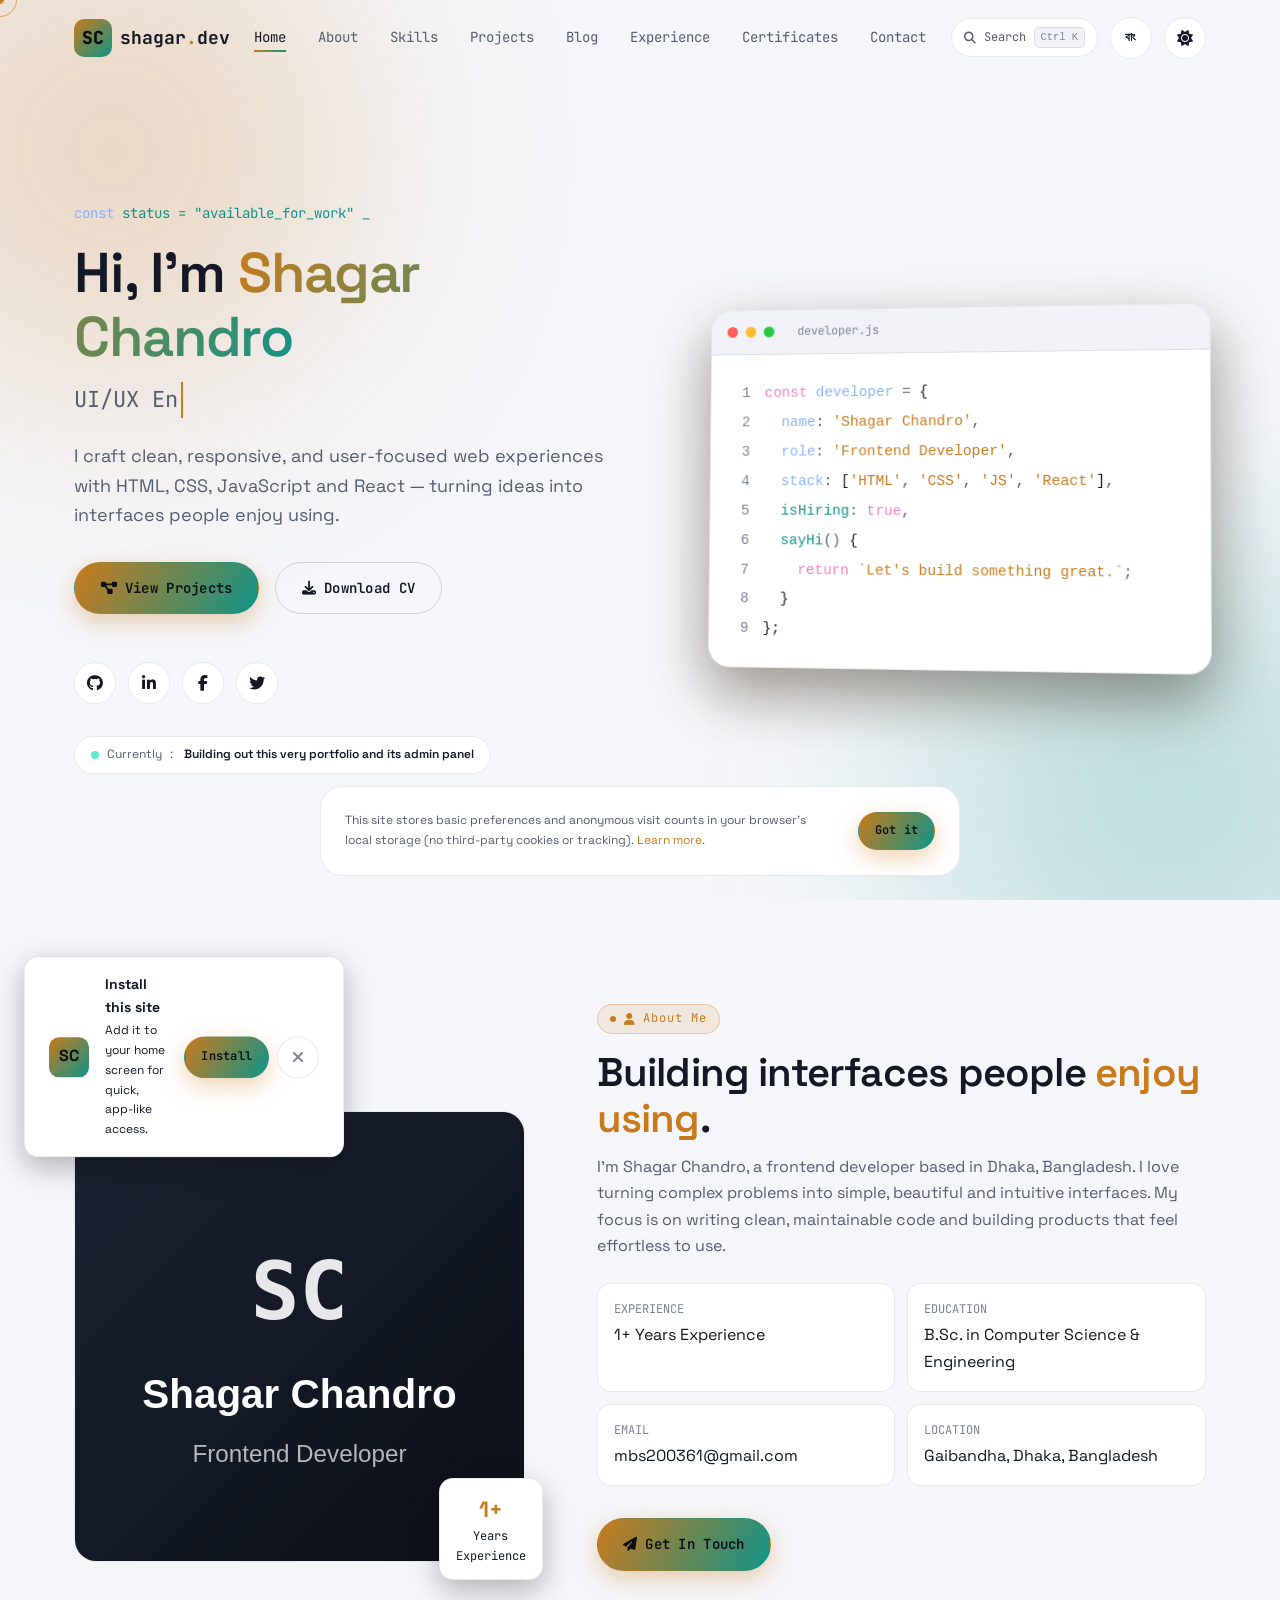
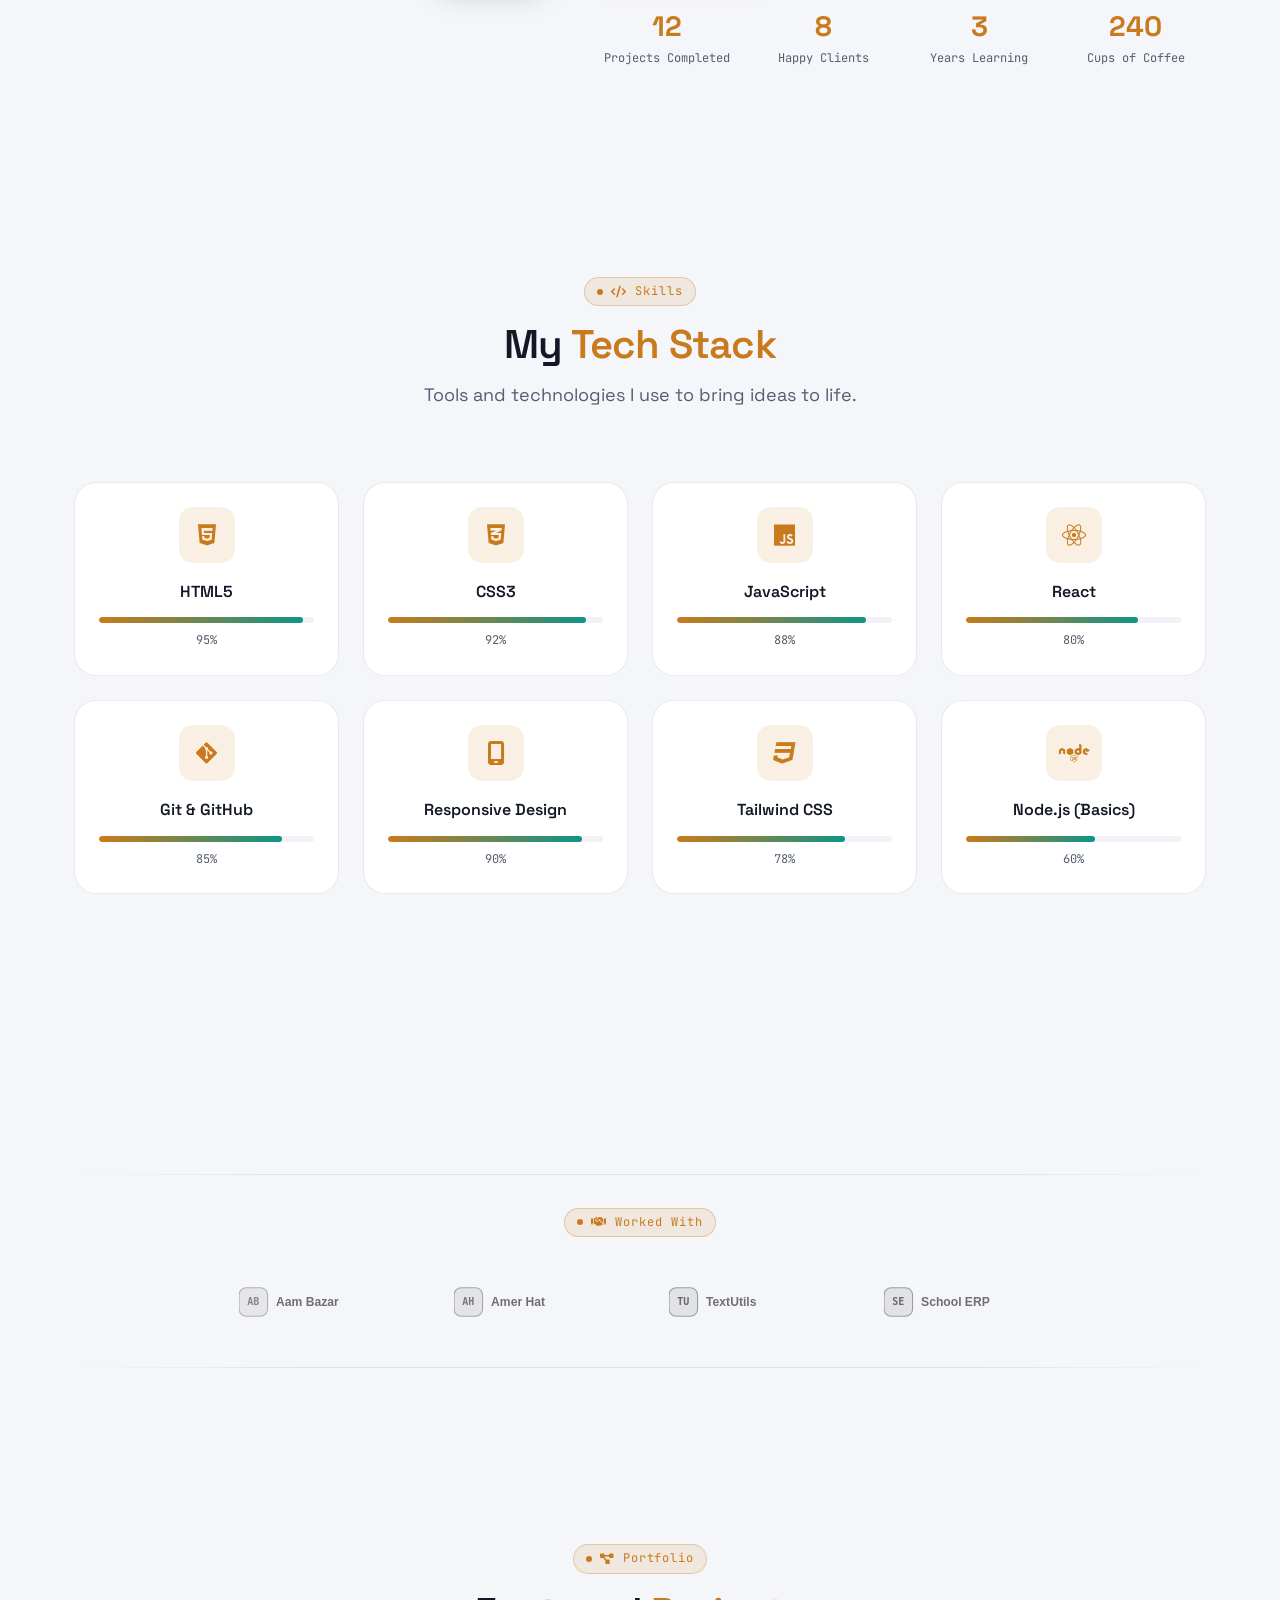
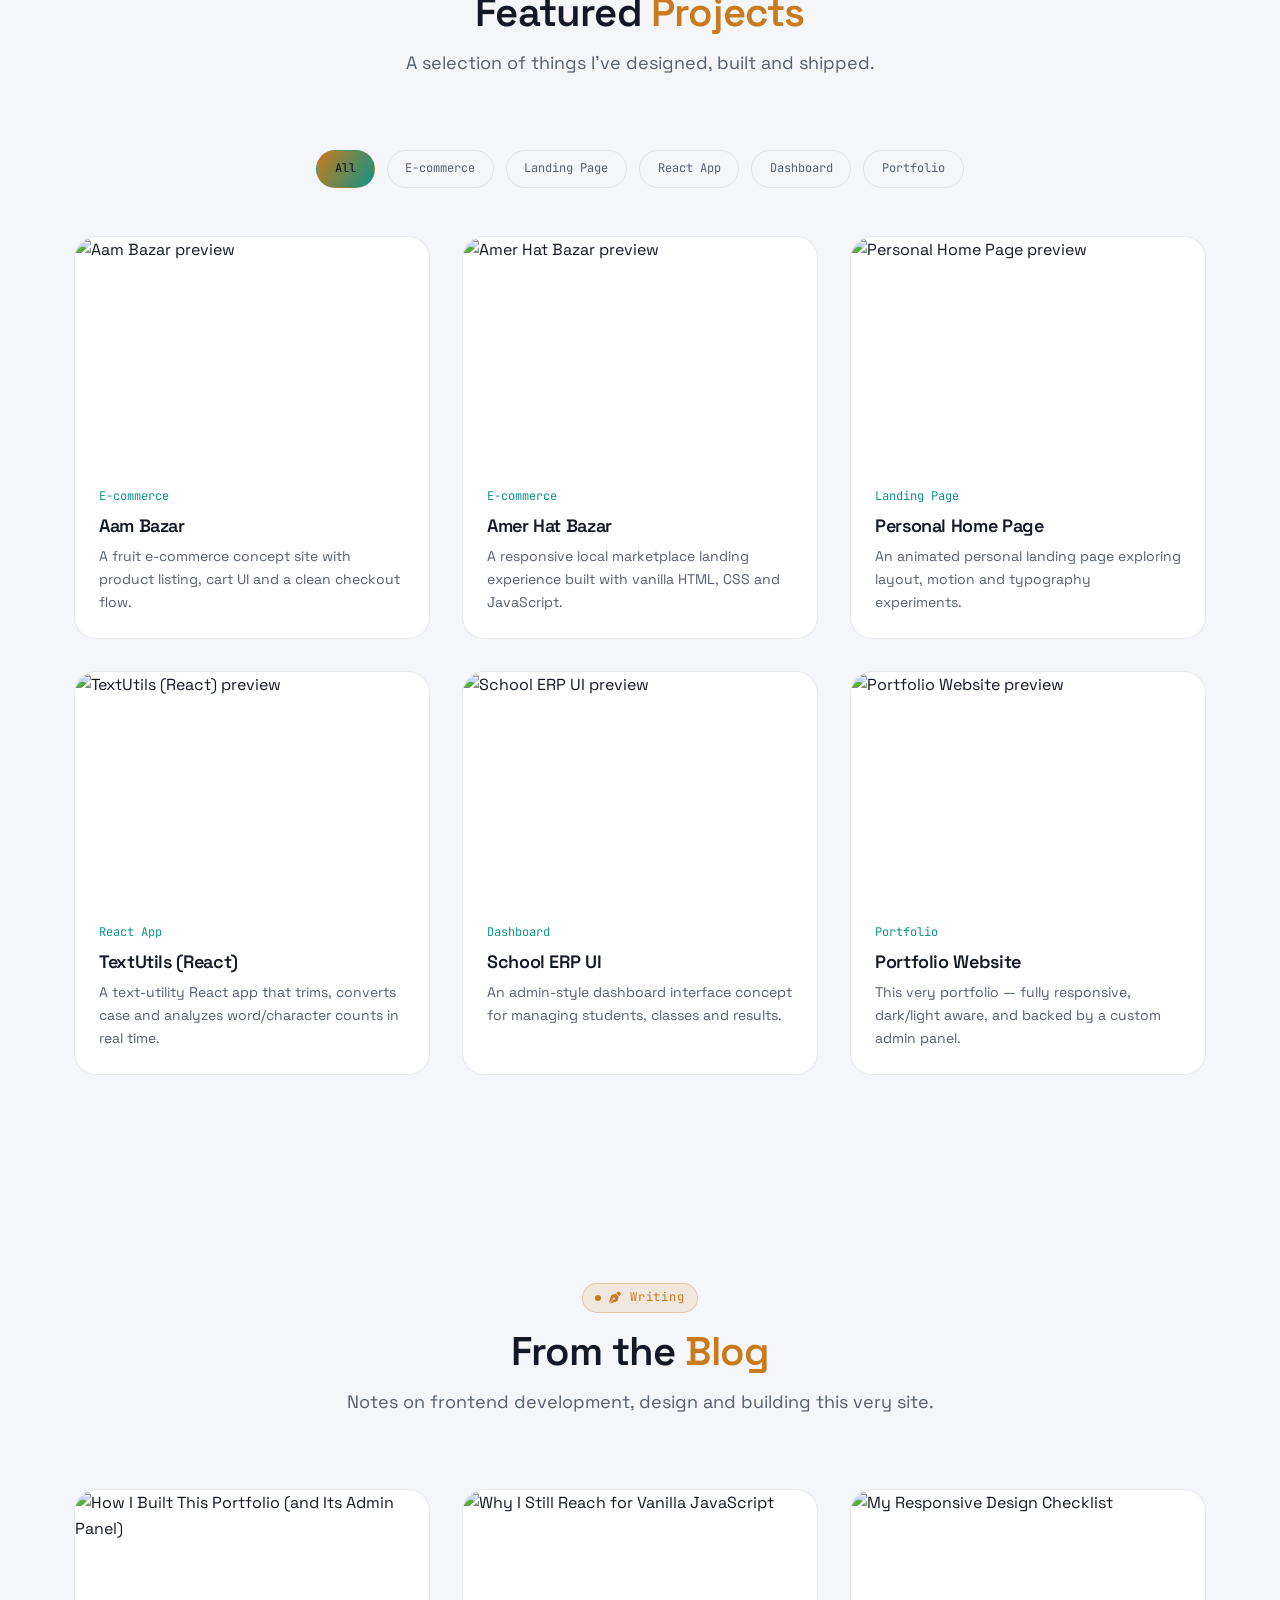
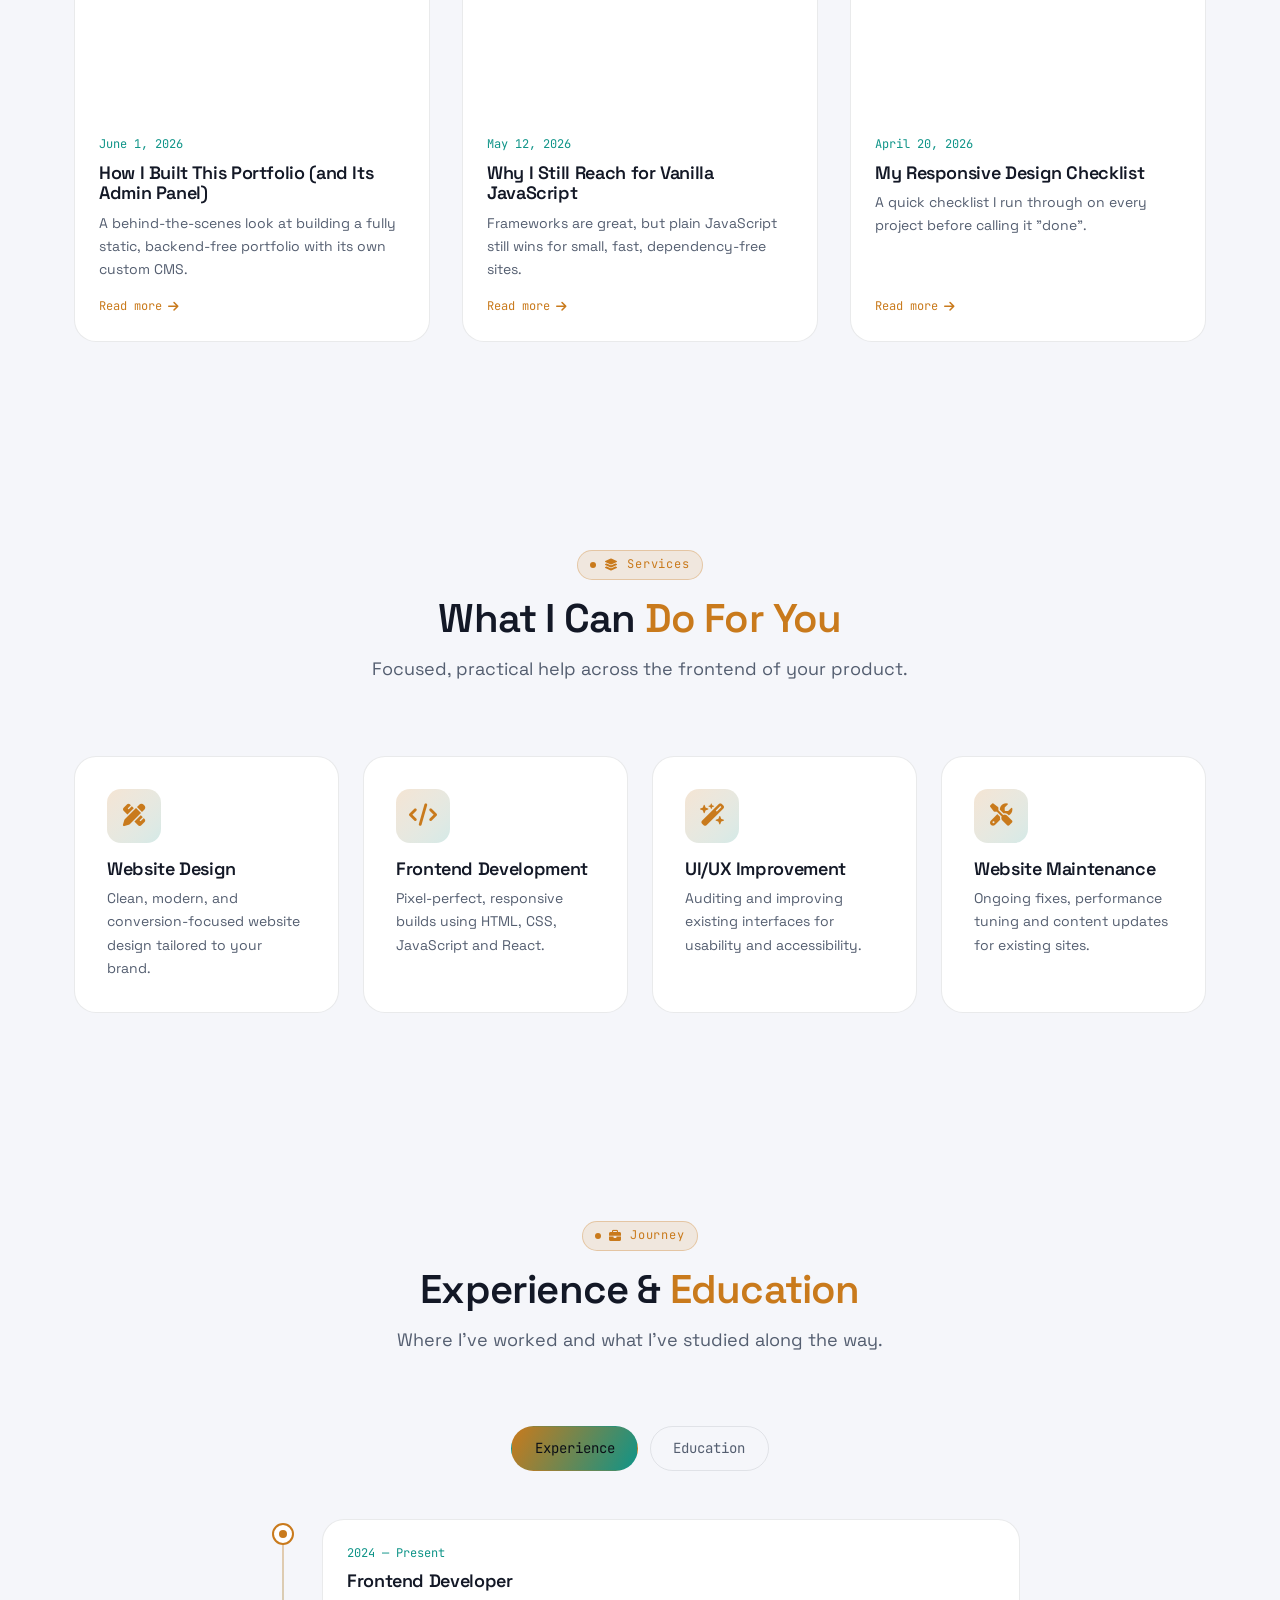
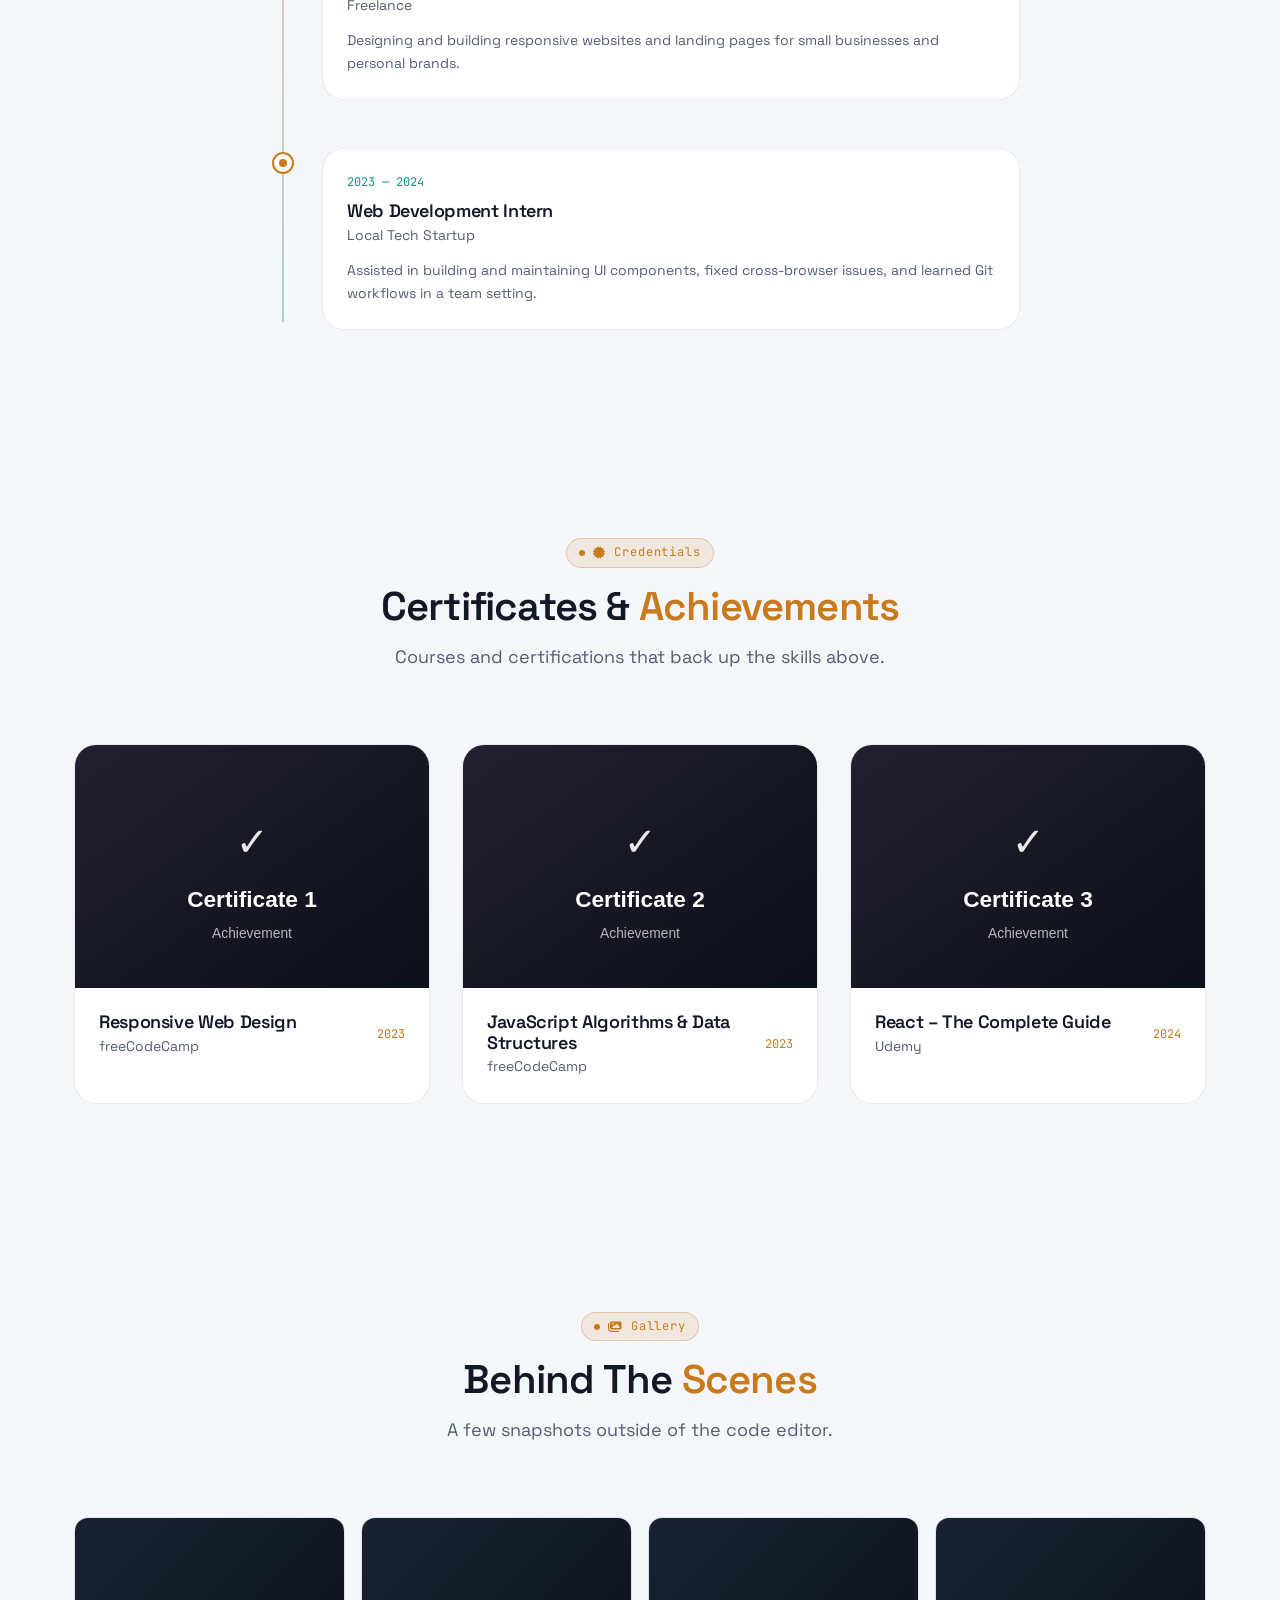
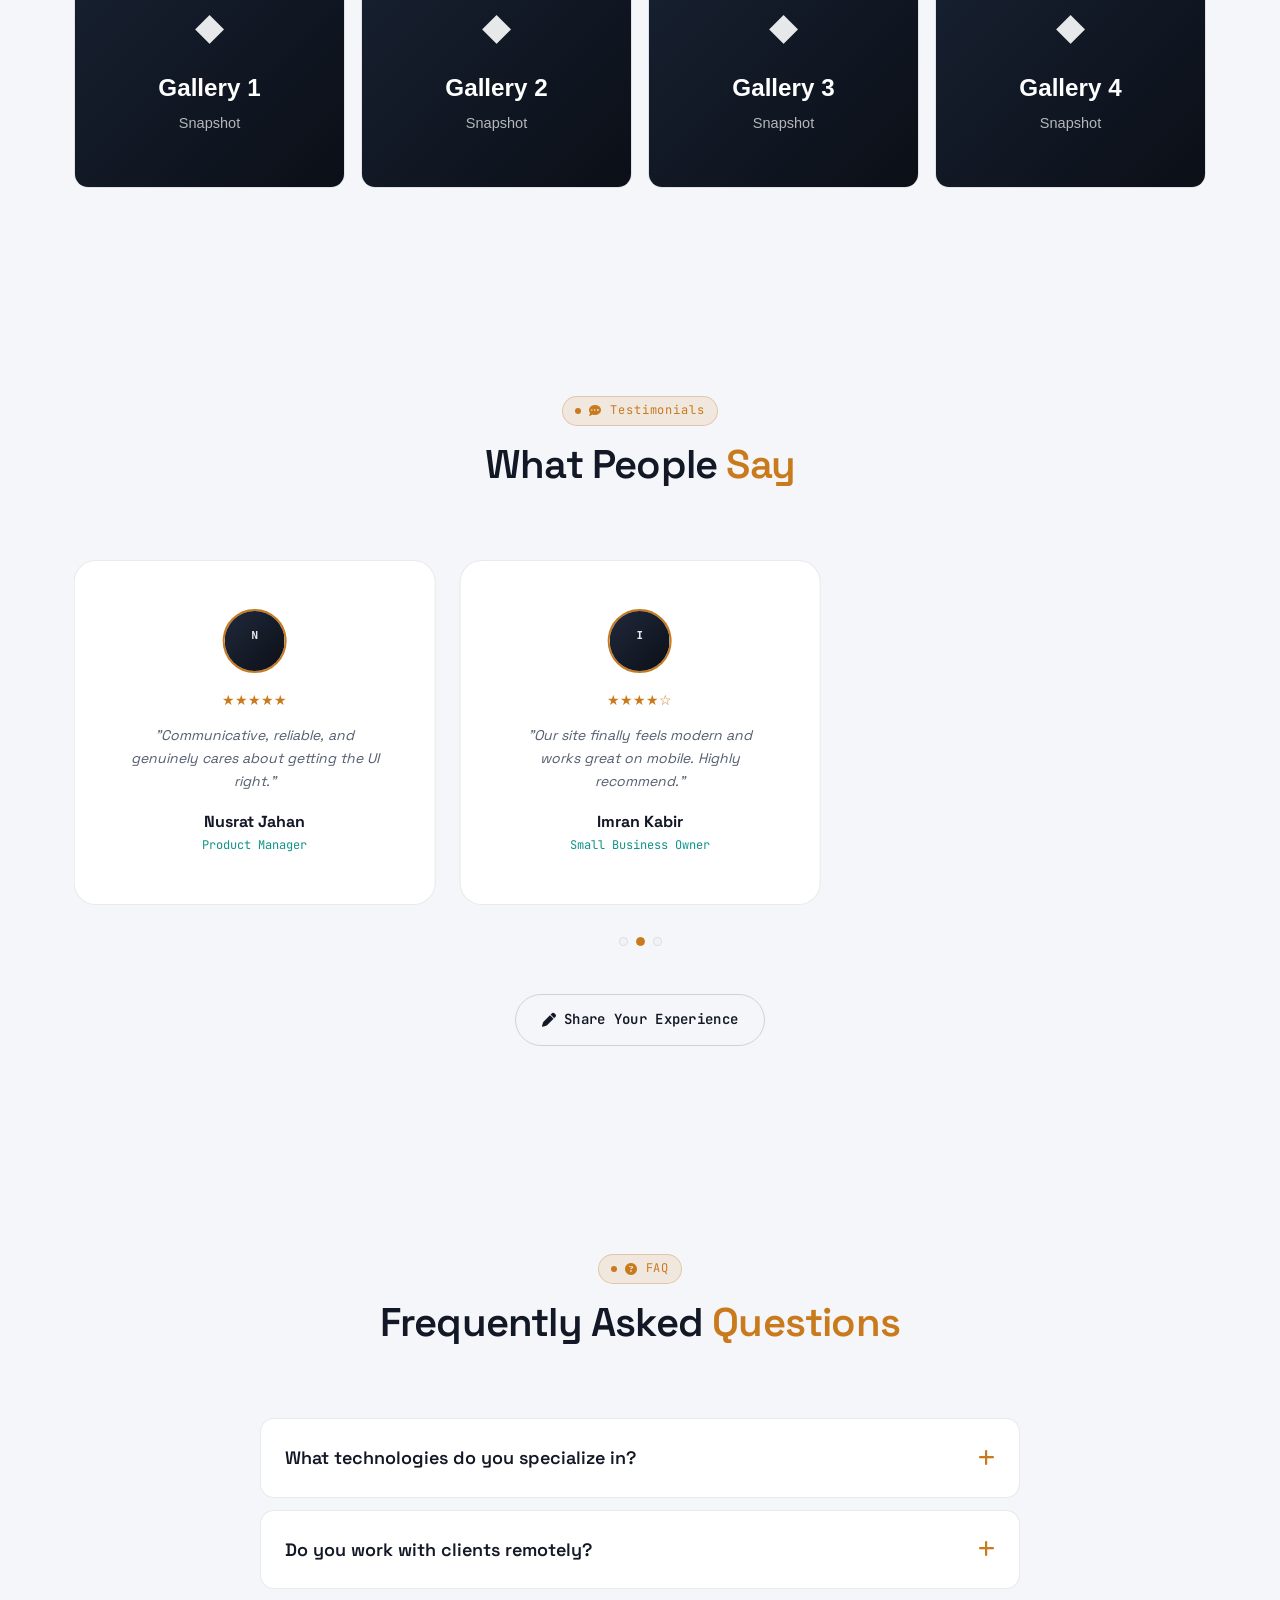
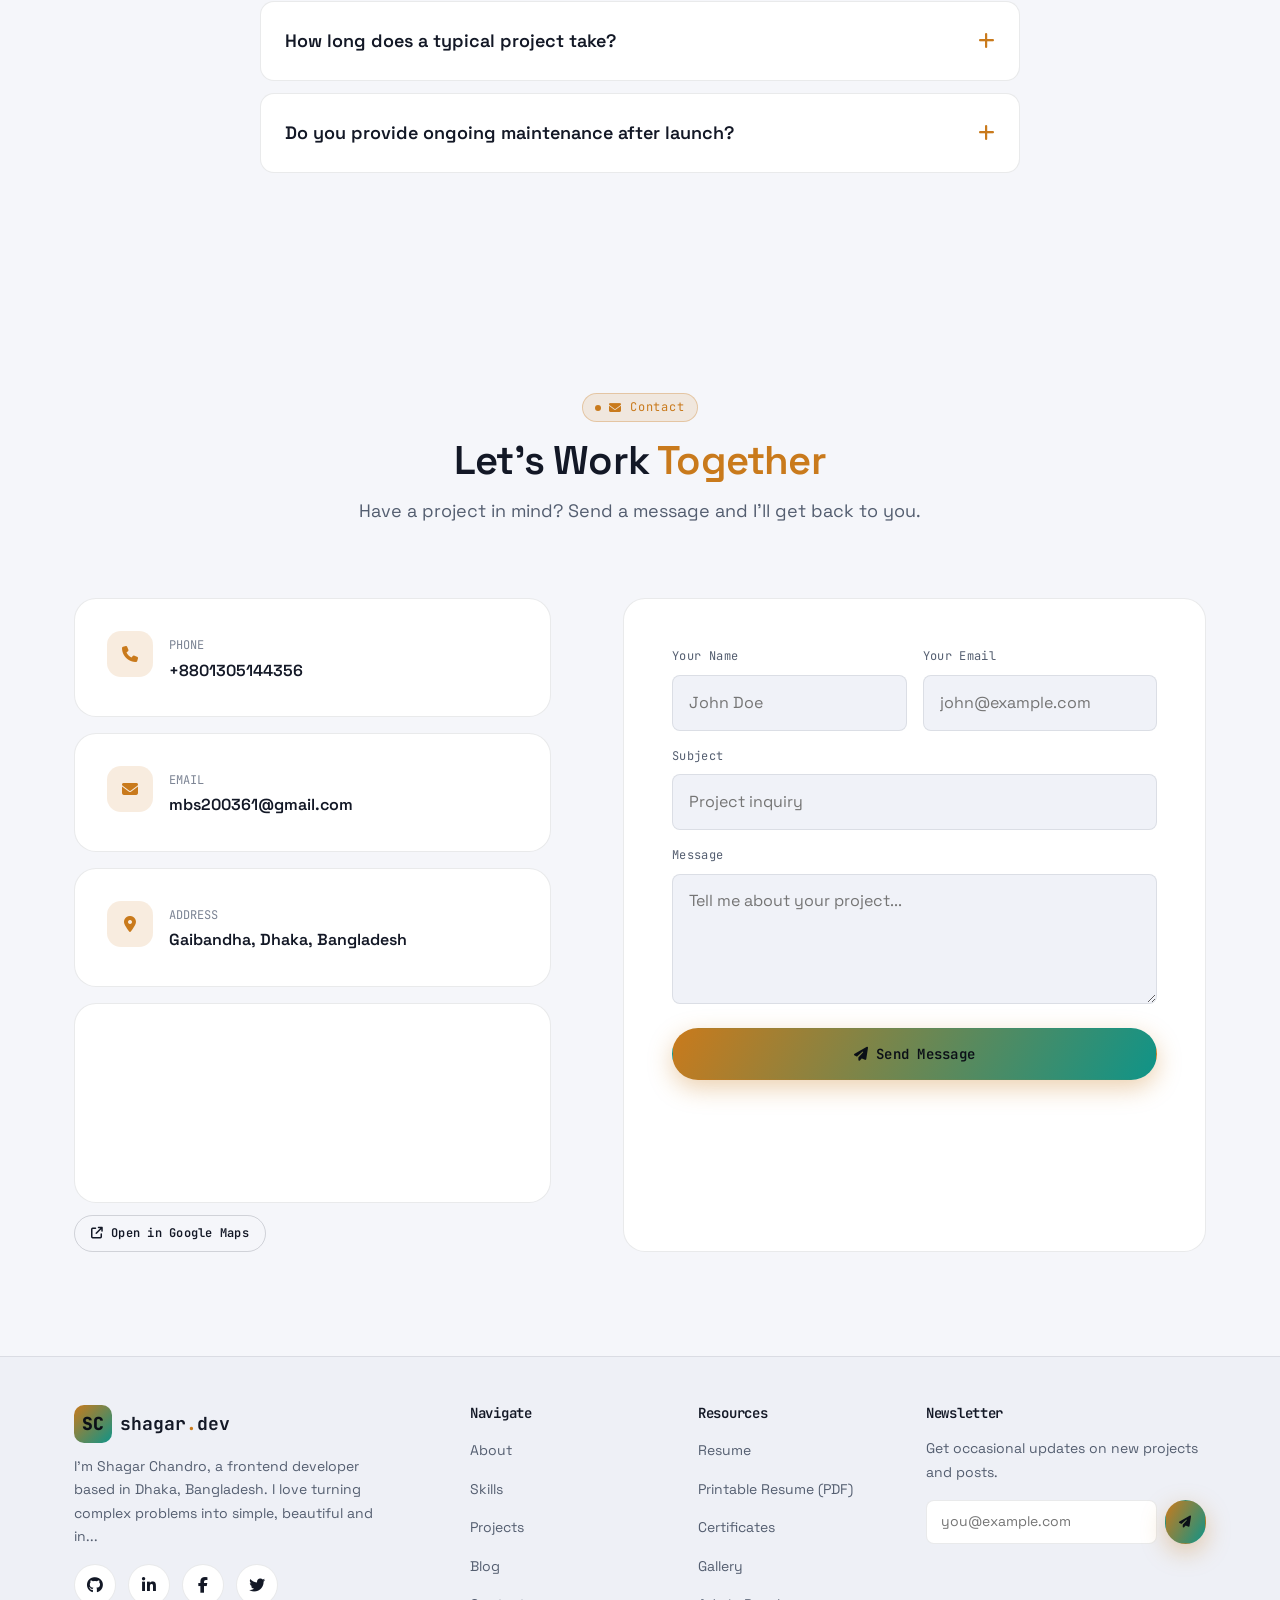
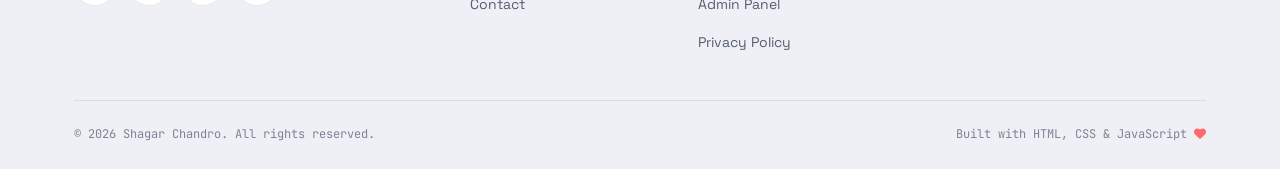
==== index.html @ b72b4b7c "shagar chandro Protfolio with admin dashboard" ====
<!DOCTYPE html>
<html lang="en" data-theme="dark">
<head>
<meta charset="UTF-8" />
<meta name="viewport" content="width=device-width, initial-scale=1.0" />
<title>Shagar Chandro — Frontend Developer Portfolio</title>
<meta name="description" content="Shagar Chandro is a frontend developer building fast, accessible, and modern web experiences with HTML, CSS, JavaScript and React." />
<meta name="keywords" content="Shagar Chandro, Frontend Developer, Web Developer, React Developer, Portfolio, Bangladesh" />
<meta name="author" content="Shagar Chandro" />
<meta name="robots" content="index, follow" />
<link rel="canonical" href="https://shagarchandro.github.io/shagarchandro-Portfolio/" />

<!-- Open Graph / social preview -->
<meta property="og:type" content="website" />
<meta property="og:title" content="Shagar Chandro — Frontend Developer" />
<meta property="og:description" content="Clean, responsive, and accessible web experiences built with HTML, CSS, JavaScript and React." />
<meta property="og:image" content="assets/images/og-image.png" />
<meta property="og:image:width" content="1200" />
<meta property="og:image:height" content="630" />
<meta name="twitter:card" content="summary_large_image" />
<meta name="twitter:image" content="assets/images/og-image.png" />

<link rel="icon" type="image/svg+xml" id="favicon-link" href="assets/images/profile/favicon.svg" />
<link rel="apple-touch-icon" href="assets/images/profile/favicon.svg" />
<link rel="manifest" href="manifest.json" />
<link rel="alternate" type="application/rss+xml" title="Blog RSS Feed" href="rss.xml" />
<meta name="theme-color" content="#0b0f17" />

<!-- Structured data for richer search results -->
<script type="application/ld+json">
{
  "@context": "https://schema.org",
  "@type": "Person",
  "name": "Shagar Chandro",
  "jobTitle": "Frontend Developer",
  "url": "https://shagarchandro.github.io/shagarchandro-Portfolio/",
  "sameAs": [
    "https://github.com/shagarchandro",
    "https://www.linkedin.com/in/shagar-chandro-26a58121b/"
  ]
}
</script>

<!-- Fonts -->
<link rel="preconnect" href="https://fonts.googleapis.com" />
<link rel="preconnect" href="https://fonts.gstatic.com" crossorigin />
<link href="https://fonts.googleapis.com/css2?family=Space+Grotesk:wght@500;600;700&family=Inter:wght@400;500;600;700&family=JetBrains+Mono:wght@400;500;600;700&display=swap" rel="stylesheet" />

<!-- Icons -->
<link rel="stylesheet" href="https://cdnjs.cloudflare.com/ajax/libs/font-awesome/6.5.1/css/all.min.css" />

<!-- Styles (modular, load order matters: tokens -> base -> components -> sections -> animations -> responsive) -->
<link rel="stylesheet" href="css/variables.css" />
<link rel="stylesheet" href="css/base.css" />
<link rel="stylesheet" href="css/components.css" />
<link rel="stylesheet" href="css/sections.css" />
<link rel="stylesheet" href="css/animations.css" />
<link rel="stylesheet" href="css/responsive.css" />
<link rel="stylesheet" href="css/premium.css" />
</head>
<body>

<!-- Custom cursor (desktop / fine-pointer devices only; JS adds body.has-custom-cursor) -->
<div class="cursor-dot" id="cursorDot" aria-hidden="true"></div>
<div class="cursor-ring" id="cursorRing" aria-hidden="true"></div>

<a href="#main" class="skip-link">Skip to main content</a>

<!-- ===== Page loader ===== -->
<div class="page-loader" id="pageLoader" aria-hidden="true">
  <div class="loader-box">
    <div class="loader-terminal">
      <span class="tok-var">$</span> booting_portfolio<span class="blink">_</span>
      <div class="loader-bar-track"><div class="loader-bar"></div></div>
    </div>
  </div>
</div>

<!-- ===== Scroll progress ===== -->
<div class="scroll-progress" id="scrollProgress"></div>

<!-- ===== Toasts ===== -->
<div class="toast-container" id="toastContainer" aria-live="polite"></div>

<!-- ===== Header ===== -->
<header class="site-header" id="siteHeader">
  <nav class="nav container" aria-label="Primary">
    <a href="#home" class="logo">
      <span class="logo-mark" id="logoMark">SC</span>
      <span id="logoText">shagar<span class="logo-dot">.</span>dev</span>
    </a>

    <ul class="nav-list" id="navList">
      <li><a href="#home" class="active" data-nav data-i18n="nav.home">Home</a></li>
      <li><a href="#about" data-nav data-i18n="nav.about">About</a></li>
      <li><a href="#skills" data-nav data-i18n="nav.skills">Skills</a></li>
      <li><a href="#projects" data-nav data-i18n="nav.projects">Projects</a></li>
      <li><a href="#blog" data-nav data-i18n="nav.blog">Blog</a></li>
      <li><a href="#experience" data-nav data-i18n="nav.experience">Experience</a></li>
      <li><a href="#certificates" data-nav data-i18n="nav.certificates">Certificates</a></li>
      <li><a href="#contact" data-nav data-i18n="nav.contact">Contact</a></li>
    </ul>

    <div class="nav-actions">
      <button class="cmdk-trigger" id="cmdkTrigger" type="button" aria-label="Open command palette">
        <i class="fa-solid fa-magnifying-glass" aria-hidden="true"></i>
        <span class="cmdk-trigger-label" data-i18n="cmdk.searchLabel">Search</span>
        <kbd>Ctrl K</kbd>
      </button>
      <button class="lang-toggle" id="langToggle" type="button" aria-label="Switch language">
        <span id="langToggleLabel">বাং</span>
      </button>
      <button class="icon-btn theme-toggle" id="themeToggle" type="button" aria-label="Toggle dark and light mode">
        <i class="fa-solid fa-moon" aria-hidden="true"></i>
        <i class="fa-solid fa-sun" aria-hidden="true"></i>
      </button>
      <button class="nav-toggle" id="navToggle" type="button" aria-label="Open menu" aria-expanded="false" aria-controls="navDrawer">
        <span></span><span></span><span></span>
      </button>
    </div>
  </nav>
</header>

<div class="nav-overlay" id="navOverlay"></div>
<aside class="nav-drawer" id="navDrawer" aria-label="Mobile navigation">
  <ul class="nav-list">
    <li><a href="#home" data-nav data-i18n="nav.home">Home</a></li>
    <li><a href="#about" data-nav data-i18n="nav.about">About</a></li>
    <li><a href="#skills" data-nav data-i18n="nav.skills">Skills</a></li>
    <li><a href="#projects" data-nav data-i18n="nav.projects">Projects</a></li>
    <li><a href="#blog" data-nav data-i18n="nav.blog">Blog</a></li>
    <li><a href="#experience" data-nav data-i18n="nav.experience">Experience</a></li>
    <li><a href="#certificates" data-nav data-i18n="nav.certificates">Certificates</a></li>
    <li><a href="#gallery" data-nav data-i18n="nav.gallery">Gallery</a></li>
    <li><a href="#services" data-nav data-i18n="nav.services">Services</a></li>
    <li><a href="#faq" data-nav data-i18n="nav.faq">FAQ</a></li>
    <li><a href="#contact" data-nav data-i18n="nav.contact">Contact</a></li>
  </ul>
  <a href="#contact" class="btn btn-primary btn-block" data-nav data-i18n="nav.letsTalk">Let's Talk</a>
</aside>

<main id="main">

  <!-- ===== HERO ===== -->
  <section class="hero" id="home">
    <span class="glow-orb g1"></span>
    <span class="glow-orb g2"></span>
    <div class="container hero-grid">
      <div class="hero-copy reveal in-view">
        <p class="hero-kicker"><span data-i18n="hero.status"><span class="tok-var">const</span>&nbsp;status&nbsp;=&nbsp;"available_for_work"</span><span class="blink">_</span></p>
        <h1 class="hero-title">Hi, I'm <span class="text-gradient" id="heroName">Shagar Chandro</span></h1>
        <p class="hero-role" id="heroRole"></p>
        <p class="hero-desc" id="heroDesc"></p>
        <div class="hero-cta">
          <a href="#projects" class="btn btn-primary magnetic" data-nav><i class="fa-solid fa-diagram-project"></i> <span data-i18n="hero.viewProjects">View Projects</span></a>
          <a id="resumeLink" href="assets/Resume-of-Shagar-Chandro.pdf" download class="btn btn-outline magnetic"><i class="fa-solid fa-download"></i> <span data-i18n="hero.downloadCV">Download CV</span></a>
        </div>
        <div class="hero-socials" id="heroSocials"></div>
        <div class="now-badge" id="nowBadge" hidden>
          <span class="now-dot"></span>
          <span data-i18n="hero.now">Currently</span>:&nbsp;<span id="nowText"></span>
        </div>
      </div>

      <div class="hero-visual reveal in-view">
        <div class="editor-window float">
          <div class="editor-titlebar">
            <span class="editor-dot red"></span><span class="editor-dot yellow"></span><span class="editor-dot green"></span>
            <span class="editor-filename">developer.js</span>
          </div>
          <pre class="editor-body"><code><span class="ln">1</span><span class="tok-key">const</span> <span class="tok-var">developer</span> <span class="tok-punc">=</span> {
<span class="ln">2</span>  <span class="tok-var">name</span><span class="tok-punc">:</span> <span class="tok-str">'Shagar Chandro'</span><span class="tok-punc">,</span>
<span class="ln">3</span>  <span class="tok-var">role</span><span class="tok-punc">:</span> <span class="tok-str">'Frontend Developer'</span><span class="tok-punc">,</span>
<span class="ln">4</span>  <span class="tok-var">stack</span><span class="tok-punc">:</span> [<span class="tok-str">'HTML'</span><span class="tok-punc">,</span> <span class="tok-str">'CSS'</span><span class="tok-punc">,</span> <span class="tok-str">'JS'</span><span class="tok-punc">,</span> <span class="tok-str">'React'</span>]<span class="tok-punc">,</span>
<span class="ln">5</span>  <span class="tok-fn">isHiring</span><span class="tok-punc">:</span> <span class="tok-key">true</span><span class="tok-punc">,</span>
<span class="ln">6</span>  <span class="tok-fn">sayHi</span><span class="tok-punc">()</span> {
<span class="ln">7</span>    <span class="tok-key">return</span> <span class="tok-str">`Let's build something great.`</span><span class="tok-punc">;</span>
<span class="ln">8</span>  }
<span class="ln">9</span>};</code></pre>
        </div>
      </div>
    </div>
  </section>

  <!-- ===== ABOUT ===== -->
  <section class="section" id="about">
    <div class="container section-inner">
      <div class="about-grid">
        <div class="about-photo-wrap reveal">
          <div class="about-photo-frame">
            <img id="aboutPhoto" src="assets/images/profile/profile.svg" alt="Portrait of Shagar Chandro" loading="lazy" width="500" height="500" />
          </div>
          <div class="about-photo-badge"><strong id="aboutExpBadge">1+</strong>Years<br />Experience</div>
        </div>
        <div class="reveal">
          <p class="eyebrow"><i class="fa-solid fa-user" aria-hidden="true"></i> <span data-i18n="about.eyebrow">About Me</span></p>
          <h2 class="section-title" data-i18n="about.titleHtml">Building interfaces people <span class="accent-text">enjoy using</span>.</h2>
          <p class="about-text" id="aboutText"></p>
          <div class="about-meta">
            <div class="about-meta-item"><span class="label" data-i18n="about.experience">EXPERIENCE</span><span id="aboutExpSummary"></span></div>
            <div class="about-meta-item"><span class="label" data-i18n="about.education">EDUCATION</span><span id="aboutEduSummary"></span></div>
            <div class="about-meta-item"><span class="label" data-i18n="about.email">EMAIL</span><span id="aboutEmail"></span></div>
            <div class="about-meta-item"><span class="label" data-i18n="about.location">LOCATION</span><span id="aboutLocation"></span></div>
          </div>
          <a href="#contact" class="btn btn-primary" data-nav><i class="fa-solid fa-paper-plane"></i> <span data-i18n="about.getInTouch">Get In Touch</span></a>
          <div class="about-stats" id="aboutStats"></div>
        </div>
      </div>
    </div>
  </section>

  <!-- ===== SKILLS ===== -->
  <section class="section" id="skills">
    <div class="container section-inner">
      <div class="section-head">
        <p class="eyebrow"><i class="fa-solid fa-code" aria-hidden="true"></i> <span data-i18n="skills.eyebrow">Skills</span></p>
        <h2 class="section-title" data-i18n="skills.titleHtml">My <span class="accent-text">Tech Stack</span></h2>
        <p class="section-desc" data-i18n="skills.desc">Tools and technologies I use to bring ideas to life.</p>
      </div>
      <div class="skills-grid" id="skillsGrid"></div>
    </div>
  </section>

  <!-- ===== GITHUB ACTIVITY ===== -->
  <section class="section" id="github" style="padding-top:0">
    <div class="container section-inner">
      <div class="github-card card" id="githubCard" hidden>
        <div class="github-card-head">
          <img id="githubAvatar" src="" alt="" class="github-avatar" data-shimmer />
          <div>
            <a id="githubUserLink" href="#" target="_blank" rel="noopener noreferrer" class="github-username"></a>
            <p id="githubBio" class="github-bio"></p>
          </div>
          <a id="githubFollowBtn" href="#" target="_blank" rel="noopener noreferrer" class="btn btn-outline btn-sm magnetic"><i class="fa-brands fa-github"></i> Follow</a>
        </div>
        <div class="github-stats-row" id="githubStatsRow"></div>
        <div class="github-chart-wrap">
          <img id="githubChart" src="" alt="GitHub contribution activity" loading="lazy" />
        </div>
      </div>
    </div>
  </section>

  <!-- ===== CLIENTS / WORKED WITH ===== -->
  <section class="clients-strip" id="clients">
    <div class="container">
      <div class="clients-divider"></div>
      <div style="text-align:center">
        <p class="eyebrow"><i class="fa-solid fa-handshake" aria-hidden="true"></i> <span data-i18n="clients.eyebrow">Worked With</span></p>
      </div>
      <div class="clients-track" id="clientsTrack"></div>
      <div class="clients-divider"></div>
    </div>
  </section>

  <!-- ===== PROJECTS ===== -->
  <section class="section" id="projects">
    <div class="container section-inner">
      <div class="section-head">
        <p class="eyebrow"><i class="fa-solid fa-diagram-project" aria-hidden="true"></i> <span data-i18n="projects.eyebrow">Portfolio</span></p>
        <h2 class="section-title" data-i18n="projects.titleHtml">Featured <span class="accent-text">Projects</span></h2>
        <p class="section-desc" data-i18n="projects.desc">A selection of things I've designed, built and shipped.</p>
      </div>
      <div class="project-filters" id="projectFilters"></div>
      <div class="projects-grid" id="projectsGrid"></div>
    </div>
  </section>

  <!-- ===== BLOG ===== -->
  <section class="section" id="blog">
    <div class="container section-inner">
      <div class="section-head">
        <p class="eyebrow"><i class="fa-solid fa-pen-nib" aria-hidden="true"></i> <span data-i18n="blog.eyebrow">Writing</span></p>
        <h2 class="section-title" data-i18n="blog.titleHtml">From the <span class="accent-text">Blog</span></h2>
        <p class="section-desc" data-i18n="blog.desc">Notes on frontend development, design and building this very site.</p>
      </div>
      <div class="blog-grid" id="blogGrid"></div>
    </div>
  </section>

  <!-- ===== SERVICES ===== -->
  <section class="section" id="services">
    <div class="container section-inner">
      <div class="section-head">
        <p class="eyebrow"><i class="fa-solid fa-layer-group" aria-hidden="true"></i> <span data-i18n="services.eyebrow">Services</span></p>
        <h2 class="section-title" data-i18n="services.titleHtml">What I Can <span class="accent-text">Do For You</span></h2>
        <p class="section-desc" data-i18n="services.desc">Focused, practical help across the frontend of your product.</p>
      </div>
      <div class="services-grid" id="servicesGrid"></div>
    </div>
  </section>

  <!-- ===== EXPERIENCE / EDUCATION ===== -->
  <section class="section" id="experience">
    <div class="container section-inner">
      <div class="section-head">
        <p class="eyebrow"><i class="fa-solid fa-briefcase" aria-hidden="true"></i> <span data-i18n="experience.eyebrow">Journey</span></p>
        <h2 class="section-title" data-i18n="experience.titleHtml">Experience &amp; <span class="accent-text">Education</span></h2>
        <p class="section-desc" data-i18n="experience.desc">Where I've worked and what I've studied along the way.</p>
      </div>
      <div class="exp-tabs">
        <button class="exp-tab active" data-tab="experience" type="button" data-i18n="experience.tabExperience">Experience</button>
        <button class="exp-tab" data-tab="education" type="button" data-i18n="experience.tabEducation">Education</button>
      </div>
      <div class="timeline-panel active" id="experiencePanel">
        <div class="timeline" id="experienceTimeline"></div>
      </div>
      <div class="timeline-panel" id="educationPanel">
        <div class="timeline" id="educationTimeline"></div>
      </div>
    </div>
  </section>

  <!-- ===== CERTIFICATES ===== -->
  <section class="section" id="certificates">
    <div class="container section-inner">
      <div class="section-head">
        <p class="eyebrow"><i class="fa-solid fa-certificate" aria-hidden="true"></i> <span data-i18n="certificates.eyebrow">Credentials</span></p>
        <h2 class="section-title" data-i18n="certificates.titleHtml">Certificates &amp; <span class="accent-text">Achievements</span></h2>
        <p class="section-desc" data-i18n="certificates.desc">Courses and certifications that back up the skills above.</p>
      </div>
      <div class="cert-grid" id="certGrid"></div>
    </div>
  </section>

  <!-- ===== GALLERY ===== -->
  <section class="section" id="gallery">
    <div class="container section-inner">
      <div class="section-head">
        <p class="eyebrow"><i class="fa-solid fa-images" aria-hidden="true"></i> <span data-i18n="gallery.eyebrow">Gallery</span></p>
        <h2 class="section-title" data-i18n="gallery.titleHtml">Behind The <span class="accent-text">Scenes</span></h2>
        <p class="section-desc" data-i18n="gallery.desc">A few snapshots outside of the code editor.</p>
      </div>
      <div class="gallery-grid" id="galleryGrid"></div>
    </div>
  </section>

  <!-- ===== TESTIMONIALS ===== -->
  <section class="section" id="testimonials">
    <div class="container section-inner">
      <div class="section-head">
        <p class="eyebrow"><i class="fa-solid fa-comment-dots" aria-hidden="true"></i> <span data-i18n="testimonials.eyebrow">Testimonials</span></p>
        <h2 class="section-title" data-i18n="testimonials.titleHtml">What People <span class="accent-text">Say</span></h2>
      </div>
      <div class="testimonial-track-wrap">
        <div class="testimonial-track" id="testimonialTrack"></div>
      </div>
      <div class="testimonial-dots" id="testimonialDots"></div>
      <div style="text-align:center;margin-top:var(--sp-7)">
        <button class="btn btn-outline magnetic" id="openTestimonialFormBtn" type="button"><i class="fa-solid fa-pen"></i> <span data-i18n="testimonials.shareBtn">Share Your Experience</span></button>
      </div>
    </div>
  </section>

  <!-- ===== FAQ ===== -->
  <section class="section" id="faq">
    <div class="container section-inner">
      <div class="section-head">
        <p class="eyebrow"><i class="fa-solid fa-circle-question" aria-hidden="true"></i> <span data-i18n="faq.eyebrow">FAQ</span></p>
        <h2 class="section-title" data-i18n="faq.titleHtml">Frequently Asked <span class="accent-text">Questions</span></h2>
      </div>
      <div class="faq-list" id="faqList"></div>
    </div>
  </section>

  <!-- ===== CONTACT ===== -->
  <section class="section" id="contact">
    <div class="container section-inner">
      <div class="section-head">
        <p class="eyebrow"><i class="fa-solid fa-envelope" aria-hidden="true"></i> <span data-i18n="contact.eyebrow">Contact</span></p>
        <h2 class="section-title" data-i18n="contact.titleHtml">Let's Work <span class="accent-text">Together</span></h2>
        <p class="section-desc" data-i18n="contact.desc">Have a project in mind? Send a message and I'll get back to you.</p>
      </div>
      <div class="contact-grid">
        <div class="reveal">
          <div class="contact-info-card card">
            <span class="contact-info-icon"><i class="fa-solid fa-phone" aria-hidden="true"></i></span>
            <div><span class="contact-info-label" data-i18n="contact.phone">PHONE</span><br /><span class="contact-info-value" id="contactPhone"></span></div>
          </div>
          <div class="contact-info-card card">
            <span class="contact-info-icon"><i class="fa-solid fa-envelope" aria-hidden="true"></i></span>
            <div><span class="contact-info-label" data-i18n="contact.email">EMAIL</span><br /><span class="contact-info-value" id="contactEmail"></span></div>
          </div>
          <div class="contact-info-card card">
            <span class="contact-info-icon"><i class="fa-solid fa-location-dot" aria-hidden="true"></i></span>
            <div><span class="contact-info-label" data-i18n="contact.address">ADDRESS</span><br /><span class="contact-info-value" id="contactAddress"></span></div>
          </div>
          <div class="contact-map-frame card">
            <iframe id="contactMapFrame" src="" title="Location map" loading="lazy" referrerpolicy="no-referrer-when-downgrade"></iframe>
          </div>
          <a id="contactMapLink" href="#" target="_blank" rel="noopener noreferrer" class="btn btn-outline btn-sm" style="margin-top:var(--sp-3)">
            <i class="fa-solid fa-arrow-up-right-from-square"></i> <span data-i18n="contact.mapLink">Open in Google Maps</span>
          </a>
        </div>

        <form class="contact-form-card card reveal" id="contactForm" novalidate>
          <div class="form-row">
            <div class="field" id="fieldName">
              <label for="cf-name" data-i18n="contact.nameLabel">Your Name</label>
              <input type="text" id="cf-name" name="name" placeholder="John Doe" data-i18n-placeholder="contact.namePh" autocomplete="name" required />
              <span class="field-error">Please enter your name (min 2 characters).</span>
            </div>
            <div class="field" id="fieldEmail">
              <label for="cf-email" data-i18n="contact.emailLabel">Your Email</label>
              <input type="email" id="cf-email" name="email" placeholder="john@example.com" data-i18n-placeholder="contact.emailPh" autocomplete="email" required />
              <span class="field-error">Please enter a valid email address.</span>
            </div>
          </div>
          <div class="field" id="fieldSubject">
            <label for="cf-subject" data-i18n="contact.subjectLabel">Subject</label>
            <input type="text" id="cf-subject" name="subject" placeholder="Project inquiry" data-i18n-placeholder="contact.subjectPh" required />
            <span class="field-error">Please enter a subject (min 3 characters).</span>
          </div>
          <div class="field" id="fieldMessage">
            <label for="cf-message" data-i18n="contact.messageLabel">Message</label>
            <textarea id="cf-message" name="message" placeholder="Tell me about your project..." data-i18n-placeholder="contact.messagePh" required></textarea>
            <span class="field-error">Please enter a message (min 10 characters).</span>
          </div>
          <button type="submit" class="btn btn-primary btn-block" id="contactSubmitBtn">
            <i class="fa-solid fa-paper-plane"></i> <span data-i18n="contact.sendBtn">Send Message</span>
          </button>
          <p class="form-status" id="formStatus"></p>
        </form>
      </div>
    </div>
  </section>

</main>

<!-- ===== Footer ===== -->
<footer class="site-footer">
  <div class="container">
    <div class="footer-grid">
      <div>
        <a href="#home" class="logo" data-nav>
          <span class="logo-mark">SC</span>
          <span>shagar<span class="logo-dot">.</span>dev</span>
        </a>
        <p class="footer-about" id="footerAbout"></p>
        <div class="footer-socials" id="footerSocials"></div>
      </div>
      <div>
        <h3 class="footer-heading" data-i18n="footer.navigate">Navigate</h3>
        <ul class="footer-links">
          <li><a href="#about" data-nav data-i18n="nav.about">About</a></li>
          <li><a href="#skills" data-nav data-i18n="nav.skills">Skills</a></li>
          <li><a href="#projects" data-nav data-i18n="nav.projects">Projects</a></li>
          <li><a href="#blog" data-nav data-i18n="nav.blog">Blog</a></li>
          <li><a href="#contact" data-nav data-i18n="nav.contact">Contact</a></li>
        </ul>
      </div>
      <div>
        <h3 class="footer-heading" data-i18n="footer.resources">Resources</h3>
        <ul class="footer-links">
          <li><a id="footerResume" href="assets/Resume-of-Shagar-Chandro.pdf" download data-i18n="footer.resume">Resume</a></li>
          <li><a href="resume.html" target="_blank" data-i18n="footer.printableResume">Printable Resume (PDF)</a></li>
          <li><a href="#certificates" data-nav data-i18n="nav.certificates">Certificates</a></li>
          <li><a href="#gallery" data-nav data-i18n="nav.gallery">Gallery</a></li>
          <li><a href="admin/index.html" data-i18n="footer.admin">Admin Panel</a></li>
          <li><a href="privacy.html" data-i18n="footer.privacy">Privacy Policy</a></li>
        </ul>
      </div>
      <div>
        <h3 class="footer-heading" data-i18n="footer.newsletter">Newsletter</h3>
        <p class="footer-about" data-i18n="footer.newsletterText">Get occasional updates on new projects and posts.</p>
        <form class="newsletter-form" id="newsletterForm" novalidate>
          <input type="email" id="newsletter-email" placeholder="you@example.com" data-i18n-placeholder="footer.newsletterPh" required aria-label="Email address" />
          <button type="submit" class="btn btn-primary btn-sm" aria-label="Subscribe"><i class="fa-solid fa-paper-plane"></i></button>
        </form>
        <p class="newsletter-status" id="newsletterStatus"></p>
      </div>
    </div>
    <div class="footer-bottom">
      <span id="footerText"></span>
      <span><span data-i18n="footer.builtWith">Built with HTML, CSS &amp; JavaScript</span> <i class="fa-solid fa-heart" style="color:var(--danger)"></i></span>
    </div>
  </div>
</footer>

<!-- ===== Lightbox ===== -->
<div class="lightbox" id="lightbox">
  <button class="lightbox-close" id="lightboxClose" aria-label="Close image"><i class="fa-solid fa-xmark"></i></button>
  <img id="lightboxImg" src="" alt="" />
</div>

<!-- ===== Scroll to top ===== -->
<button class="scroll-top-btn" id="scrollTopBtn" aria-label="Scroll to top" type="button">
  <i class="fa-solid fa-arrow-up" aria-hidden="true"></i>
</button>

<!-- ===== Project case-study modal ===== -->
<div class="project-modal-overlay" id="projectModalOverlay">
  <div class="project-modal" id="projectModalBox" role="dialog" aria-modal="true" aria-labelledby="projectModalTitle">
    <div class="project-modal-cover">
      <img id="projectModalImg" src="" alt="" />
      <button class="project-modal-close" id="projectModalClose" aria-label="Close"><i class="fa-solid fa-xmark"></i></button>
    </div>
    <div class="project-modal-body">
      <span class="project-modal-cat" id="projectModalCat"></span>
      <h3 class="project-modal-title" id="projectModalTitle"></h3>
      <div class="project-modal-links" id="projectModalLinks"></div>
      <div class="project-modal-block">
        <h4>The Challenge</h4>
        <p id="projectModalChallenge"></p>
      </div>
      <div class="project-modal-block">
        <h4>The Solution</h4>
        <p id="projectModalSolution"></p>
      </div>
      <div class="project-modal-block">
        <h4>Tech Stack</h4>
        <div class="tech-pills" id="projectModalTech"></div>
      </div>
    </div>
  </div>
</div>

<!-- ===== PWA install banner ===== -->
<div class="install-banner card" id="installBanner" hidden>
  <span class="install-banner-icon">SC</span>
  <div class="install-banner-text">
    <strong data-i18n="install.title">Install this site</strong>
    <span data-i18n="install.text">Add it to your home screen for quick, app-like access.</span>
  </div>
  <div class="install-banner-actions">
    <button class="btn btn-primary btn-sm" id="installBtn" data-i18n="install.btn">Install</button>
    <button class="icon-btn install-banner-close" id="installDismiss" aria-label="Dismiss"><i class="fa-solid fa-xmark"></i></button>
  </div>
</div>

<!-- ===== Command palette (Ctrl/Cmd + K) ===== -->
<div class="cmdk-overlay" id="cmdkOverlay">
  <div class="cmdk-box" role="dialog" aria-modal="true" aria-label="Command palette">
    <div class="cmdk-input-row">
      <i class="fa-solid fa-magnifying-glass" aria-hidden="true"></i>
      <input type="text" id="cmdkInput" placeholder="Search sections, projects, posts... (Esc to close)" data-i18n-placeholder="cmdk.placeholder" autocomplete="off" />
      <kbd>Esc</kbd>
    </div>
    <div class="cmdk-results" id="cmdkResults"></div>
  </div>
</div>

<!-- ===== WhatsApp floating button ===== -->
<a href="#" id="whatsappBtn" class="whatsapp-btn" target="_blank" rel="noopener noreferrer" aria-label="Chat on WhatsApp" hidden>
  <i class="fa-brands fa-whatsapp" aria-hidden="true"></i>
</a>

<!-- ===== Cookie / local-storage consent banner ===== -->
<div class="cookie-banner card" id="cookieBanner" hidden>
  <p><span data-i18n="cookie.text">This site stores basic preferences and anonymous visit counts in your browser's local storage (no third-party cookies or tracking).</span> <a href="privacy.html" data-i18n="cookie.learnMore">Learn more</a>.</p>
  <button class="btn btn-primary btn-sm" id="cookieAcceptBtn" data-i18n="cookie.accept">Got it</button>
</div>

<!-- ===== Visitor "Share Your Experience" testimonial modal ===== -->
<div class="site-modal-overlay" id="testimonialFormOverlay">
  <div class="site-modal" role="dialog" aria-modal="true">
    <div class="site-modal-head">
      <h2 data-i18n="testimonialForm.title">Share Your Experience</h2>
      <button class="icon-btn" id="testimonialFormClose" aria-label="Close"><i class="fa-solid fa-xmark"></i></button>
    </div>
    <form id="testimonialForm" class="site-modal-body">
      <div class="field">
        <label for="tf-name" data-i18n="testimonialForm.nameLabel">Your Name</label>
        <input type="text" id="tf-name" required />
      </div>
      <div class="field">
        <label for="tf-role" data-i18n="testimonialForm.roleLabel">Your Role / Company</label>
        <input type="text" id="tf-role" required />
      </div>
      <div class="field">
        <label data-i18n="testimonialForm.ratingLabel">Rating</label>
        <div class="star-picker" id="starPicker">
          <button type="button" data-star="1" aria-label="1 star"><i class="fa-solid fa-star"></i></button>
          <button type="button" data-star="2" aria-label="2 stars"><i class="fa-solid fa-star"></i></button>
          <button type="button" data-star="3" aria-label="3 stars"><i class="fa-solid fa-star"></i></button>
          <button type="button" data-star="4" aria-label="4 stars"><i class="fa-solid fa-star"></i></button>
          <button type="button" data-star="5" aria-label="5 stars"><i class="fa-solid fa-star"></i></button>
        </div>
        <input type="hidden" id="tf-rating" value="5" />
      </div>
      <div class="field">
        <label for="tf-text" data-i18n="testimonialForm.textLabel">Your Testimonial</label>
        <textarea id="tf-text" required></textarea>
      </div>
      <p style="color:var(--text-dim);font-size:var(--fs-xs)"><i class="fa-solid fa-circle-info"></i> <span data-i18n="testimonialForm.note">Submitted testimonials are reviewed before they appear on the site.</span></p>
    </form>
    <div class="site-modal-foot">
      <button type="button" class="btn btn-ghost" id="testimonialFormCancel" data-i18n="testimonialForm.cancel">Cancel</button>
      <button type="submit" form="testimonialForm" class="btn btn-primary"><i class="fa-solid fa-paper-plane"></i> <span data-i18n="testimonialForm.submit">Submit</span></button>
    </div>
  </div>
</div>

<script src="https://cdn.jsdelivr.net/npm/@emailjs/browser@4/dist/email.min.js"></script>
<script src="js/data-store.js"></script>
<script src="js/i18n.js"></script>
<script src="js/validation.js"></script>
<script src="js/main.js"></script>
</body>
</html>
---- css/variables.css ----
/* ==========================================================================
   DESIGN TOKENS
   Theme: "Editor" — the whole site is styled like a code editor / IDE, since
   the subject is a frontend developer. Amber (keyword) + teal (string) are
   the two accents borrowed straight from syntax highlighting.
   Light/dark are both first-class: toggled via [data-theme] on <html>.
   ========================================================================== */

:root {
  /* ---- Brand accents (identical in both themes) ---- */
  --accent: #ffb454;         /* amber – keyword */
  --accent-2: #5eead4;       /* teal – string */
  --accent-pink: #f57ec2;    /* magenta – tag, used sparingly */
  --danger: #ff6b6b;
  --success: #5eead4;
  --warning: #ffb454;

  /* ---- Typography ---- */
  --font-display: 'Space Grotesk', 'Segoe UI', sans-serif;
  --font-body: 'Inter', 'Segoe UI', sans-serif;
  --font-mono: 'JetBrains Mono', 'Courier New', monospace;

  --fs-xs: 0.75rem;
  --fs-sm: 0.875rem;
  --fs-base: 1rem;
  --fs-md: 1.125rem;
  --fs-lg: 1.375rem;
  --fs-xl: 1.75rem;
  --fs-2xl: 2.5rem;
  --fs-3xl: 3.5rem;

  /* ---- Spacing scale ---- */
  --sp-1: 0.25rem;
  --sp-2: 0.5rem;
  --sp-3: 0.75rem;
  --sp-4: 1rem;
  --sp-5: 1.5rem;
  --sp-6: 2rem;
  --sp-7: 3rem;
  --sp-8: 4.5rem;
  --sp-9: 6.5rem;

  /* ---- Radius / shadow / motion ---- */
  --radius-sm: 8px;
  --radius-md: 14px;
  --radius-lg: 22px;
  --radius-full: 999px;

  --ease: cubic-bezier(0.22, 1, 0.36, 1);
  --dur-fast: 180ms;
  --dur-med: 320ms;
  --dur-slow: 600ms;

  --shadow-sm: 0 2px 10px rgba(0, 0, 0, 0.18);
  --shadow-md: 0 10px 30px rgba(0, 0, 0, 0.28);
  --shadow-lg: 0 24px 60px rgba(0, 0, 0, 0.38);

  --container: 1180px;
  --header-h: 76px;
}

/* ---- Dark theme (default) ---- */
:root,
[data-theme='dark'] {
  --bg: #0b0f17;
  --bg-alt: #0e1420;
  --surface: #121826;
  --surface-2: #171f2e;
  --border: rgba(255, 255, 255, 0.08);
  --border-strong: rgba(255, 255, 255, 0.16);
  --text: #e6edf3;
  --text-muted: #8b96a5;
  --text-dim: #5c6675;
  --glass-bg: rgba(23, 31, 46, 0.55);
  --glass-border: rgba(255, 255, 255, 0.09);
  --scrollbar: #232c3d;
  --code-shadow: 0 30px 80px rgba(255, 180, 84, 0.08);
}

/* ---- Light theme ---- */
[data-theme='light'] {
  --bg: #f5f6fa;
  --bg-alt: #eef0f6;
  --surface: #ffffff;
  --surface-2: #f0f2f8;
  --border: rgba(15, 23, 42, 0.09);
  --border-strong: rgba(15, 23, 42, 0.16);
  --text: #131826;
  --text-muted: #545e70;
  --text-dim: #7c8494;
  --glass-bg: rgba(255, 255, 255, 0.6);
  --glass-border: rgba(15, 23, 42, 0.08);
  --scrollbar: #d7dbe6;
  --accent: #c97a1c;
  --accent-2: #0f9488;
  --code-shadow: 0 30px 80px rgba(201, 122, 28, 0.1);
}
---- css/base.css ----
/* ==========================================================================
   BASE / RESET
   ========================================================================== */

*,
*::before,
*::after {
  margin: 0;
  padding: 0;
  box-sizing: border-box;
}

html {
  scroll-behavior: smooth;
  scroll-padding-top: var(--header-h);
}

body {
  font-family: var(--font-body);
  background: var(--bg);
  color: var(--text);
  line-height: 1.65;
  font-size: var(--fs-base);
  -webkit-font-smoothing: antialiased;
  transition: background var(--dur-med) var(--ease), color var(--dur-med) var(--ease);
  overflow-x: hidden;
}

img,
svg {
  display: block;
  max-width: 100%;
  height: auto;
}

a {
  color: inherit;
  text-decoration: none;
}

ul,
ol {
  list-style: none;
}

button,
input,
textarea,
select {
  font: inherit;
  color: inherit;
  background: none;
  border: none;
}

button {
  cursor: pointer;
}

h1, h2, h3, h4, h5, h6 {
  font-family: var(--font-display);
  font-weight: 600;
  line-height: 1.15;
  letter-spacing: -0.02em;
}

/* ---- Respect reduced motion ---- */
@media (prefers-reduced-motion: reduce) {
  *,
  *::before,
  *::after {
    animation-duration: 0.001ms !important;
    animation-iteration-count: 1 !important;
    transition-duration: 0.001ms !important;
    scroll-behavior: auto !important;
  }
}

/* ---- Scrollbar ---- */
::-webkit-scrollbar {
  width: 10px;
}
::-webkit-scrollbar-track {
  background: var(--bg);
}
::-webkit-scrollbar-thumb {
  background: var(--scrollbar);
  border-radius: var(--radius-full);
}
::-webkit-scrollbar-thumb:hover {
  background: var(--accent);
}

/* ---- Selection ---- */
::selection {
  background: var(--accent);
  color: #10131a;
}

/* ---- Focus visibility (accessibility) ---- */
a:focus-visible,
button:focus-visible,
input:focus-visible,
textarea:focus-visible,
select:focus-visible,
[tabindex]:focus-visible {
  outline: 2px solid var(--accent);
  outline-offset: 3px;
  border-radius: 4px;
}

/* ---- Skip link ---- */
.skip-link {
  position: absolute;
  left: -9999px;
  top: 0;
  z-index: 10000;
  background: var(--accent);
  color: #10131a;
  padding: var(--sp-3) var(--sp-5);
  font-weight: 700;
  border-radius: 0 0 var(--radius-sm) 0;
}
.skip-link:focus {
  left: 0;
}

/* ---- Visually hidden (screen-reader only) ---- */
.sr-only {
  position: absolute;
  width: 1px;
  height: 1px;
  padding: 0;
  margin: -1px;
  overflow: hidden;
  clip: rect(0, 0, 0, 0);
  white-space: nowrap;
  border: 0;
}

/* ---- Layout helpers ---- */
.container {
  width: 100%;
  max-width: var(--container);
  margin-inline: auto;
  padding-inline: var(--sp-5);
}

.section {
  padding-block: var(--sp-9);
  position: relative;
}

.section-inner {
  position: relative;
  z-index: 1;
}

.section-head {
  text-align: center;
  max-width: 640px;
  margin-inline: auto;
  margin-bottom: var(--sp-8);
}

.eyebrow {
  display: inline-flex;
  align-items: center;
  gap: var(--sp-2);
  font-family: var(--font-mono);
  font-size: var(--fs-xs);
  letter-spacing: 0.08em;
  color: var(--accent);
  background: color-mix(in srgb, var(--accent) 12%, transparent);
  border: 1px solid color-mix(in srgb, var(--accent) 30%, transparent);
  padding: var(--sp-1) var(--sp-3);
  border-radius: var(--radius-full);
  margin-bottom: var(--sp-4);
}

.eyebrow::before {
  content: '';
  width: 6px;
  height: 6px;
  border-radius: 50%;
  background: var(--accent);
}

.section-title {
  font-size: clamp(1.75rem, 3.4vw, var(--fs-2xl));
  margin-bottom: var(--sp-3);
}

.section-title .accent-text {
  color: var(--accent);
}

.section-desc {
  color: var(--text-muted);
  font-size: var(--fs-md);
}

.text-gradient {
  background: linear-gradient(120deg, var(--accent), var(--accent-2));
  -webkit-background-clip: text;
  background-clip: text;
  color: transparent;
}
---- css/components.css ----
/* ==========================================================================
   COMPONENTS
   ========================================================================== */

/* ---------- Buttons ---------- */
.btn {
  display: inline-flex;
  align-items: center;
  justify-content: center;
  gap: var(--sp-2);
  padding: 0.85rem 1.6rem;
  border-radius: var(--radius-full);
  font-family: var(--font-mono);
  font-size: var(--fs-sm);
  font-weight: 600;
  letter-spacing: 0.02em;
  transition: transform var(--dur-fast) var(--ease), box-shadow var(--dur-fast) var(--ease), background var(--dur-fast) var(--ease), border-color var(--dur-fast) var(--ease);
  border: 1px solid transparent;
  white-space: nowrap;
}

.btn-primary {
  background: linear-gradient(120deg, var(--accent), var(--accent-2));
  color: #0b0f17;
  box-shadow: 0 8px 24px color-mix(in srgb, var(--accent) 35%, transparent);
}
.btn-primary:hover {
  transform: translateY(-3px);
  box-shadow: 0 14px 34px color-mix(in srgb, var(--accent) 45%, transparent);
}

.btn-outline {
  background: transparent;
  border-color: var(--border-strong);
  color: var(--text);
}
.btn-outline:hover {
  border-color: var(--accent);
  color: var(--accent);
  transform: translateY(-3px);
}

.btn-ghost {
  background: color-mix(in srgb, var(--text) 6%, transparent);
  color: var(--text);
}
.btn-ghost:hover {
  background: color-mix(in srgb, var(--text) 10%, transparent);
}

.btn-sm {
  padding: 0.5rem 1rem;
  font-size: var(--fs-xs);
}

.btn-block {
  width: 100%;
}

.btn[disabled] {
  opacity: 0.55;
  cursor: not-allowed;
  transform: none !important;
}

/* ---------- Glass panel ---------- */
.glass {
  background: var(--glass-bg);
  border: 1px solid var(--glass-border);
  backdrop-filter: blur(18px) saturate(140%);
  -webkit-backdrop-filter: blur(18px) saturate(140%);
}

/* ---------- Card ---------- */
.card {
  background: var(--surface);
  border: 1px solid var(--border);
  border-radius: var(--radius-lg);
  transition: transform var(--dur-med) var(--ease), border-color var(--dur-med) var(--ease), box-shadow var(--dur-med) var(--ease);
}
.card:hover {
  transform: translateY(-6px);
  border-color: color-mix(in srgb, var(--accent) 40%, var(--border));
  box-shadow: var(--shadow-md);
}

/* ---------- Tag / pill ---------- */
.tag {
  display: inline-block;
  font-family: var(--font-mono);
  font-size: var(--fs-xs);
  padding: 0.3rem 0.75rem;
  border-radius: var(--radius-full);
  background: color-mix(in srgb, var(--accent-2) 14%, transparent);
  color: var(--accent-2);
  border: 1px solid color-mix(in srgb, var(--accent-2) 30%, transparent);
}

/* ---------- Header / Nav ---------- */
.site-header {
  position: fixed;
  inset-block-start: 0;
  inset-inline: 0;
  height: var(--header-h);
  z-index: 900;
  border-bottom: 1px solid transparent;
  transition: background var(--dur-med) var(--ease), border-color var(--dur-med) var(--ease), box-shadow var(--dur-med) var(--ease);
}
.site-header.scrolled {
  background: var(--glass-bg);
  backdrop-filter: blur(16px) saturate(140%);
  -webkit-backdrop-filter: blur(16px) saturate(140%);
  border-bottom-color: var(--border);
  box-shadow: var(--shadow-sm);
}

.nav {
  height: 100%;
  display: flex;
  align-items: center;
  justify-content: space-between;
}

.logo {
  display: flex;
  align-items: center;
  gap: 0.5rem;
  font-family: var(--font-mono);
  font-weight: 700;
  font-size: var(--fs-md);
}
.logo .logo-mark {
  width: 38px;
  height: 38px;
  border-radius: 10px;
  display: grid;
  place-items: center;
  background: linear-gradient(135deg, var(--accent), var(--accent-2));
  color: #0b0f17;
  font-weight: 800;
}
.logo .logo-dot {
  color: var(--accent);
}

.nav-list {
  display: flex;
  align-items: center;
  gap: var(--sp-6);
  font-family: var(--font-mono);
  font-size: var(--fs-sm);
}

.nav-list a {
  position: relative;
  padding-block: 0.4rem;
  color: var(--text-muted);
  transition: color var(--dur-fast) var(--ease);
}
.nav-list a::before {
  content: '';
  position: absolute;
  left: 0;
  bottom: 0;
  width: 0;
  height: 2px;
  background: linear-gradient(90deg, var(--accent), var(--accent-2));
  transition: width var(--dur-fast) var(--ease);
}
.nav-list a:hover,
.nav-list a.active {
  color: var(--text);
}
.nav-list a:hover::before,
.nav-list a.active::before {
  width: 100%;
}

.nav-actions {
  display: flex;
  align-items: center;
  gap: var(--sp-3);
}

.icon-btn {
  width: 42px;
  height: 42px;
  border-radius: 50%;
  display: grid;
  place-items: center;
  border: 1px solid var(--border);
  color: var(--text);
  background: var(--surface);
  transition: transform var(--dur-fast) var(--ease), border-color var(--dur-fast) var(--ease), color var(--dur-fast) var(--ease);
}
.icon-btn:hover {
  border-color: var(--accent);
  color: var(--accent);
  transform: translateY(-2px) rotate(-6deg);
}

.theme-toggle .fa-sun { display: none; }
[data-theme='light'] .theme-toggle .fa-sun { display: block; }
[data-theme='light'] .theme-toggle .fa-moon { display: none; }

.nav-toggle {
  display: none;
  width: 42px;
  height: 42px;
  border-radius: 10px;
  border: 1px solid var(--border);
  flex-direction: column;
  align-items: center;
  justify-content: center;
  gap: 5px;
  background: var(--surface);
}
.nav-toggle span {
  width: 20px;
  height: 2px;
  background: var(--text);
  transition: transform var(--dur-fast) var(--ease), opacity var(--dur-fast) var(--ease);
}
.nav-toggle.active span:nth-child(1) { transform: translateY(7px) rotate(45deg); }
.nav-toggle.active span:nth-child(2) { opacity: 0; }
.nav-toggle.active span:nth-child(3) { transform: translateY(-7px) rotate(-45deg); }

/* ---------- Page loader ---------- */
.page-loader {
  position: fixed;
  inset: 0;
  z-index: 10000;
  background: var(--bg);
  display: grid;
  place-items: center;
  transition: opacity var(--dur-slow) var(--ease), visibility var(--dur-slow) var(--ease);
}
.page-loader.hidden {
  opacity: 0;
  visibility: hidden;
  pointer-events: none;
}
.loader-box {
  text-align: center;
}
.loader-terminal {
  font-family: var(--font-mono);
  color: var(--accent);
  font-size: var(--fs-md);
  border: 1px solid var(--border);
  background: var(--surface);
  padding: var(--sp-5) var(--sp-6);
  border-radius: var(--radius-md);
  min-width: 260px;
}
.loader-bar-track {
  margin-top: var(--sp-4);
  width: 100%;
  height: 4px;
  border-radius: var(--radius-full);
  background: var(--surface-2);
  overflow: hidden;
}
.loader-bar {
  height: 100%;
  width: 0%;
  background: linear-gradient(90deg, var(--accent), var(--accent-2));
  animation: loaderFill 1.1s var(--ease) forwards;
}
@keyframes loaderFill {
  to { width: 100%; }
}

/* ---------- Scroll progress ---------- */
.scroll-progress {
  position: fixed;
  top: 0;
  left: 0;
  height: 3px;
  width: 0%;
  background: linear-gradient(90deg, var(--accent), var(--accent-2));
  z-index: 1000;
}

/* ---------- Scroll to top ---------- */
.scroll-top-btn {
  position: fixed;
  right: var(--sp-5);
  bottom: var(--sp-5);
  width: 48px;
  height: 48px;
  border-radius: 50%;
  z-index: 800;
  background: linear-gradient(135deg, var(--accent), var(--accent-2));
  color: #0b0f17;
  display: grid;
  place-items: center;
  box-shadow: var(--shadow-md);
  opacity: 0;
  visibility: hidden;
  transform: translateY(14px);
  transition: opacity var(--dur-med) var(--ease), transform var(--dur-med) var(--ease), visibility var(--dur-med);
}
.scroll-top-btn.visible {
  opacity: 1;
  visibility: visible;
  transform: translateY(0);
}
.scroll-top-btn:hover {
  transform: translateY(-4px);
}

/* ---------- Toast / notifications ---------- */
.toast-container {
  position: fixed;
  top: calc(var(--header-h) + 12px);
  right: var(--sp-5);
  z-index: 10001;
  display: flex;
  flex-direction: column;
  gap: var(--sp-3);
  width: min(340px, calc(100vw - 2 * var(--sp-5)));
}
.toast {
  display: flex;
  align-items: flex-start;
  gap: var(--sp-3);
  padding: var(--sp-4);
  border-radius: var(--radius-md);
  background: var(--surface);
  border: 1px solid var(--border);
  box-shadow: var(--shadow-md);
  animation: toastIn var(--dur-med) var(--ease);
  border-left: 4px solid var(--accent);
}
.toast.success { border-left-color: var(--success); }
.toast.error { border-left-color: var(--danger); }
.toast .toast-icon { font-size: var(--fs-md); margin-top: 2px; }
.toast.success .toast-icon { color: var(--success); }
.toast.error .toast-icon { color: var(--danger); }
.toast .toast-body { flex: 1; }
.toast .toast-title { font-weight: 700; font-size: var(--fs-sm); margin-bottom: 2px; }
.toast .toast-msg { font-size: var(--fs-xs); color: var(--text-muted); }
.toast .toast-close { color: var(--text-dim); font-size: var(--fs-sm); }
.toast.leaving { animation: toastOut var(--dur-fast) var(--ease) forwards; }

@keyframes toastIn {
  from { opacity: 0; transform: translateX(30px); }
  to { opacity: 1; transform: translateX(0); }
}
@keyframes toastOut {
  to { opacity: 0; transform: translateX(30px); }
}

/* ---------- Forms ---------- */
.field {
  margin-bottom: var(--sp-4);
  position: relative;
}
.field label {
  display: block;
  font-family: var(--font-mono);
  font-size: var(--fs-xs);
  color: var(--text-muted);
  margin-bottom: var(--sp-2);
  letter-spacing: 0.03em;
}
.field input,
.field textarea,
.field select {
  width: 100%;
  padding: 0.85rem 1rem;
  background: var(--surface-2);
  border: 1px solid var(--border);
  border-radius: var(--radius-sm);
  color: var(--text);
  transition: border-color var(--dur-fast) var(--ease), box-shadow var(--dur-fast) var(--ease);
}
.field select {
  -webkit-appearance: none;
  -moz-appearance: none;
  appearance: none;
  padding-right: 2.5rem;
  background-image: url("data:image/svg+xml,%3Csvg xmlns='http://www.w3.org/2000/svg' width='12' height='8' viewBox='0 0 12 8'%3E%3Cpath fill='%238b96a5' d='M1 1l5 5 5-5'/%3E%3C/svg%3E");
  background-repeat: no-repeat;
  background-position: right 1rem center;
}
.field textarea {
  resize: vertical;
  min-height: 130px;
}
.field input:focus,
.field textarea:focus,
.field select:focus {
  border-color: var(--accent);
  box-shadow: 0 0 0 3px color-mix(in srgb, var(--accent) 18%, transparent);
  outline: none;
}
.field .field-error {
  display: none;
  color: var(--danger);
  font-size: var(--fs-xs);
  margin-top: var(--sp-2);
  font-family: var(--font-mono);
}
.field.invalid input,
.field.invalid textarea {
  border-color: var(--danger);
}
.field.invalid .field-error {
  display: block;
}
.field.valid input,
.field.valid textarea {
  border-color: var(--success);
}

/* ---------- Section divider glow ---------- */
.glow-orb {
  position: absolute;
  width: 480px;
  height: 480px;
  border-radius: 50%;
  filter: blur(120px);
  opacity: 0.25;
  z-index: 0;
  pointer-events: none;
}

/* ---------- Back-to-top progress ring container ---------- */
.progress-ring circle {
  transition: stroke-dashoffset var(--dur-fast) linear;
}

/* ---------- Reveal-on-scroll ---------- */
.reveal {
  opacity: 0;
  transform: translateY(28px);
  transition: opacity 0.8s var(--ease), transform 0.8s var(--ease);
}
.reveal.in-view {
  opacity: 1;
  transform: translateY(0);
}
.reveal-stagger.in-view > * {
  transition-delay: calc(var(--stagger-i, 0) * 80ms);
}
---- css/sections.css ----
/* ==========================================================================
   SECTIONS
   ========================================================================== */

/* ---------- Mobile nav drawer ---------- */
.nav-drawer {
  position: fixed;
  top: 0;
  right: -100%;
  width: min(320px, 84vw);
  height: 100vh;
  height: 100dvh; /* accounts for mobile browser chrome (address bar) */
  z-index: 950;
  padding: var(--sp-8) var(--sp-6);
  display: flex;
  flex-direction: column;
  gap: var(--sp-6);
  background: var(--glass-bg);
  backdrop-filter: blur(20px) saturate(140%);
  -webkit-backdrop-filter: blur(20px) saturate(140%);
  border-left: 1px solid var(--glass-border);
  transition: right var(--dur-med) var(--ease);
  overflow-y: auto;
}
.nav-drawer.open { right: 0; }
.nav-drawer .nav-list {
  flex-direction: column;
  align-items: flex-start;
  gap: var(--sp-5);
  font-size: var(--fs-md);
  flex-shrink: 0;
}
.nav-drawer .btn-block {
  flex-shrink: 0;
  margin-top: auto;
}
.nav-overlay {
  position: fixed;
  inset: 0;
  background: rgba(0, 0, 0, 0.5);
  z-index: 940;
  opacity: 0;
  visibility: hidden;
  transition: opacity var(--dur-med) var(--ease), visibility var(--dur-med);
}
.nav-overlay.open { opacity: 1; visibility: visible; }

/* ---------- HERO ---------- */
.hero {
  min-height: 100vh;
  display: flex;
  align-items: center;
  padding-top: var(--header-h);
  position: relative;
  overflow: hidden;
}
.hero .glow-orb.g1 { top: -10%; left: -10%; background: var(--accent); }
.hero .glow-orb.g2 { bottom: -15%; right: -10%; background: var(--accent-2); }

.hero-grid {
  display: grid;
  grid-template-columns: 1.05fr 0.95fr;
  gap: var(--sp-8);
  align-items: center;
}

.hero-kicker {
  font-family: var(--font-mono);
  color: var(--accent-2);
  font-size: var(--fs-sm);
  display: flex;
  align-items: center;
  gap: var(--sp-2);
  margin-bottom: var(--sp-4);
}
.hero-kicker .blink { animation: blink 1.1s step-end infinite; }
@keyframes blink { 50% { opacity: 0; } }

.hero-title {
  font-size: clamp(2.4rem, 5.5vw, var(--fs-3xl));
  margin-bottom: var(--sp-3);
}

.hero-role {
  font-family: var(--font-mono);
  font-size: clamp(1.1rem, 2.2vw, var(--fs-lg));
  color: var(--text-muted);
  margin-bottom: var(--sp-5);
  height: 1.6em;
}
.hero-role .typed-cursor {
  display: inline-block;
  width: 2px;
  background: var(--accent);
  margin-left: 3px;
  animation: blink 0.9s step-end infinite;
}

.hero-desc {
  color: var(--text-muted);
  max-width: 560px;
  margin-bottom: var(--sp-6);
  font-size: var(--fs-md);
}

.hero-cta {
  display: flex;
  flex-wrap: wrap;
  gap: var(--sp-4);
  margin-bottom: var(--sp-7);
}

.hero-socials {
  display: flex;
  gap: var(--sp-3);
}

/* ---- Code editor window (hero signature element) ---- */
.editor-window {
  border-radius: var(--radius-lg);
  overflow: hidden;
  background: var(--surface);
  border: 1px solid var(--border);
  box-shadow: var(--code-shadow), var(--shadow-lg);
  transform: perspective(1200px) rotateY(-6deg) rotateX(2deg);
  transition: transform var(--dur-slow) var(--ease);
}
.editor-window:hover {
  transform: perspective(1200px) rotateY(-2deg) rotateX(0.5deg);
}
.editor-titlebar {
  display: flex;
  align-items: center;
  gap: var(--sp-2);
  padding: var(--sp-3) var(--sp-4);
  background: var(--surface-2);
  border-bottom: 1px solid var(--border);
}
.editor-dot { width: 11px; height: 11px; border-radius: 50%; }
.editor-dot.red { background: #ff5f57; }
.editor-dot.yellow { background: #febc2e; }
.editor-dot.green { background: #28c840; }
.editor-filename {
  margin-left: var(--sp-4);
  font-family: var(--font-mono);
  font-size: var(--fs-xs);
  color: var(--text-dim);
}
.editor-body {
  padding: var(--sp-5) var(--sp-6);
  font-family: var(--font-mono);
  font-size: 0.92rem;
  line-height: 1.9;
  overflow-x: auto;
}
.editor-body .ln { color: var(--text-dim); user-select: none; display: inline-block; width: 1.6em; }
.tok-key { color: var(--accent-pink); }
.tok-fn { color: var(--accent-2); }
.tok-str { color: var(--accent); }
.tok-com { color: var(--text-dim); font-style: italic; }
.tok-var { color: #8ab4ff; }
.tok-punc { color: var(--text-muted); }

/* ---------- ABOUT ---------- */
.about-grid {
  display: grid;
  grid-template-columns: 0.85fr 1.15fr;
  gap: var(--sp-8);
  align-items: center;
}
.about-photo-wrap {
  position: relative;
}
.about-photo-frame {
  border-radius: var(--radius-lg);
  overflow: hidden;
  border: 1px solid var(--border);
  aspect-ratio: 1 / 1;
  background: var(--surface);
}
.about-photo-frame img { width: 100%; height: 100%; object-fit: cover; }
.about-photo-badge {
  position: absolute;
  bottom: -18px;
  right: -18px;
  background: var(--surface);
  border: 1px solid var(--border);
  border-radius: var(--radius-md);
  padding: var(--sp-3) var(--sp-4);
  box-shadow: var(--shadow-md);
  font-family: var(--font-mono);
  font-size: var(--fs-xs);
  text-align: center;
}
.about-photo-badge strong { display: block; font-size: var(--fs-lg); color: var(--accent); font-family: var(--font-display); }

.about-text { color: var(--text-muted); margin-bottom: var(--sp-5); }
.about-meta {
  display: grid;
  grid-template-columns: 1fr 1fr;
  gap: var(--sp-3);
  margin-bottom: var(--sp-6);
}
.about-meta-item {
  padding: var(--sp-4);
  border-radius: var(--radius-md);
  background: var(--surface);
  border: 1px solid var(--border);
}
.about-meta-item .label { font-family: var(--font-mono); font-size: var(--fs-xs); color: var(--text-dim); display: block; margin-bottom: 2px; }

.about-stats {
  display: grid;
  grid-template-columns: repeat(4, 1fr);
  gap: var(--sp-4);
  margin-top: var(--sp-6);
}
.stat-box { text-align: center; }
.stat-box .num { font-family: var(--font-display); font-size: var(--fs-xl); color: var(--accent); font-weight: 700; }
.stat-box .label { font-size: var(--fs-xs); color: var(--text-muted); font-family: var(--font-mono); }

/* ---------- SKILLS ---------- */
.skills-grid {
  display: grid;
  grid-template-columns: repeat(4, 1fr);
  gap: var(--sp-5);
}
.skill-card {
  padding: var(--sp-5);
  text-align: center;
}
.skill-icon {
  width: 56px;
  height: 56px;
  border-radius: var(--radius-md);
  display: grid;
  place-items: center;
  margin: 0 auto var(--sp-4);
  font-size: 1.5rem;
  background: color-mix(in srgb, var(--accent) 12%, transparent);
  color: var(--accent);
}
.skill-name { font-weight: 600; margin-bottom: var(--sp-3); }
.skill-bar-track {
  height: 6px;
  border-radius: var(--radius-full);
  background: var(--surface-2);
  overflow: hidden;
  margin-bottom: var(--sp-2);
}
.skill-bar {
  height: 100%;
  border-radius: var(--radius-full);
  background: linear-gradient(90deg, var(--accent), var(--accent-2));
  width: 0%;
  transition: width 1.2s var(--ease);
}
.skill-pct { font-family: var(--font-mono); font-size: var(--fs-xs); color: var(--text-muted); }

/* ---------- PROJECTS ---------- */
.project-filters {
  display: flex;
  flex-wrap: wrap;
  gap: var(--sp-3);
  justify-content: center;
  margin-bottom: var(--sp-7);
}
.filter-btn {
  font-family: var(--font-mono);
  font-size: var(--fs-xs);
  padding: 0.5rem 1.1rem;
  border-radius: var(--radius-full);
  border: 1px solid var(--border);
  color: var(--text-muted);
  transition: all var(--dur-fast) var(--ease);
}
.filter-btn:hover { color: var(--text); border-color: var(--border-strong); }
.filter-btn.active {
  background: linear-gradient(120deg, var(--accent), var(--accent-2));
  color: #0b0f17;
  border-color: transparent;
}

.projects-grid {
  display: grid;
  grid-template-columns: repeat(3, 1fr);
  gap: var(--sp-6);
}
.project-card { overflow: hidden; }
.project-thumb { position: relative; aspect-ratio: 16/10; overflow: hidden; }
.project-thumb img { width: 100%; height: 100%; object-fit: cover; transition: transform var(--dur-slow) var(--ease); }
.project-card:hover .project-thumb img { transform: scale(1.08); }
.project-thumb-overlay {
  position: absolute;
  inset: 0;
  background: linear-gradient(180deg, transparent 40%, rgba(11, 15, 23, 0.85));
  display: flex;
  align-items: flex-end;
  justify-content: flex-end;
  padding: var(--sp-4);
  gap: var(--sp-2);
  opacity: 0;
  transition: opacity var(--dur-fast) var(--ease);
}
.project-card:hover .project-thumb-overlay { opacity: 1; }
.project-thumb-overlay a {
  width: 40px;
  height: 40px;
  border-radius: 50%;
  display: grid;
  place-items: center;
  background: var(--surface);
  color: var(--text);
  border: 1px solid var(--border-strong);
}
.project-thumb-overlay a:hover { background: var(--accent); color: #0b0f17; }
.project-body { padding: var(--sp-5); }
.project-cat { color: var(--accent-2); font-family: var(--font-mono); font-size: var(--fs-xs); }
.project-title { margin-block: var(--sp-2); font-size: var(--fs-md); }
.project-desc { color: var(--text-muted); font-size: var(--fs-sm); }

/* ---------- EXPERIENCE / EDUCATION (timeline) ---------- */
.exp-tabs {
  display: flex;
  justify-content: center;
  gap: var(--sp-3);
  margin-bottom: var(--sp-7);
}
.exp-tab {
  font-family: var(--font-mono);
  font-size: var(--fs-sm);
  padding: 0.6rem 1.4rem;
  border-radius: var(--radius-full);
  border: 1px solid var(--border);
  color: var(--text-muted);
}
.exp-tab.active {
  background: linear-gradient(120deg, var(--accent), var(--accent-2));
  color: #0b0f17;
  border-color: transparent;
}
.timeline { position: relative; max-width: 760px; margin-inline: auto; }
.timeline::before {
  content: '';
  position: absolute;
  left: 22px;
  top: 8px;
  bottom: 8px;
  width: 2px;
  background: linear-gradient(180deg, var(--accent), var(--accent-2));
  opacity: 0.35;
}
.timeline-item {
  position: relative;
  padding-left: 62px;
  padding-bottom: var(--sp-7);
}
.timeline-item:last-child { padding-bottom: 0; }
.timeline-dot {
  position: absolute;
  left: 12px;
  top: 4px;
  width: 22px;
  height: 22px;
  border-radius: 50%;
  background: var(--surface);
  border: 2px solid var(--accent);
  display: grid;
  place-items: center;
}
.timeline-dot::after { content: ''; width: 8px; height: 8px; border-radius: 50%; background: var(--accent); }
.timeline-card { padding: var(--sp-5); }
.timeline-duration { font-family: var(--font-mono); font-size: var(--fs-xs); color: var(--accent-2); margin-bottom: var(--sp-2); }
.timeline-role { font-size: var(--fs-md); margin-bottom: 2px; }
.timeline-org { color: var(--text-muted); font-size: var(--fs-sm); margin-bottom: var(--sp-3); }
.timeline-desc { color: var(--text-muted); font-size: var(--fs-sm); }
.timeline-panel { display: none; }
.timeline-panel.active { display: block; }

/* ---------- CERTIFICATES ---------- */
.cert-grid {
  display: grid;
  grid-template-columns: repeat(3, 1fr);
  gap: var(--sp-6);
}
.cert-card { overflow: hidden; }
.cert-thumb { aspect-ratio: 16/11; overflow: hidden; }
.cert-thumb img { width: 100%; height: 100%; object-fit: cover; }
.cert-body { padding: var(--sp-5); display: flex; justify-content: space-between; align-items: center; gap: var(--sp-3); }
.cert-title { font-size: var(--fs-md); margin-bottom: 2px; }
.cert-issuer { color: var(--text-muted); font-size: var(--fs-sm); }
.cert-date { font-family: var(--font-mono); font-size: var(--fs-xs); color: var(--accent); white-space: nowrap; }

/* ---------- GALLERY ---------- */
.gallery-grid {
  display: grid;
  grid-template-columns: repeat(4, 1fr);
  gap: var(--sp-4);
}
.gallery-item {
  border-radius: var(--radius-md);
  overflow: hidden;
  aspect-ratio: 1/1;
  position: relative;
  border: 1px solid var(--border);
  cursor: pointer;
}
.gallery-item img { width: 100%; height: 100%; object-fit: cover; transition: transform var(--dur-slow) var(--ease); }
.gallery-item:hover img { transform: scale(1.1); }
.gallery-caption {
  position: absolute;
  inset: auto 0 0 0;
  padding: var(--sp-3);
  background: linear-gradient(180deg, transparent, rgba(11,15,23,0.85));
  color: #fff;
  font-size: var(--fs-xs);
  font-family: var(--font-mono);
  opacity: 0;
  transition: opacity var(--dur-fast) var(--ease);
}
.gallery-item:hover .gallery-caption { opacity: 1; }

.lightbox {
  position: fixed;
  inset: 0;
  z-index: 5000;
  background: rgba(6, 8, 13, 0.92);
  display: none;
  align-items: center;
  justify-content: center;
  padding: var(--sp-6);
}
.lightbox.open { display: flex; }
.lightbox img { max-width: min(900px, 92vw); max-height: 84vh; border-radius: var(--radius-md); }
.lightbox-close {
  position: absolute;
  top: var(--sp-5);
  right: var(--sp-5);
  width: 44px;
  height: 44px;
  border-radius: 50%;
  background: var(--surface);
  color: var(--text);
  display: grid;
  place-items: center;
}

/* ---------- SERVICES ---------- */
.services-grid {
  display: grid;
  grid-template-columns: repeat(4, 1fr);
  gap: var(--sp-5);
}
.service-card { padding: var(--sp-6); }
.service-icon {
  width: 54px;
  height: 54px;
  border-radius: var(--radius-md);
  display: grid;
  place-items: center;
  background: linear-gradient(135deg, color-mix(in srgb, var(--accent) 20%, transparent), color-mix(in srgb, var(--accent-2) 20%, transparent));
  color: var(--accent);
  font-size: 1.4rem;
  margin-bottom: var(--sp-4);
}
.service-title { font-size: var(--fs-md); margin-bottom: var(--sp-2); }
.service-desc { color: var(--text-muted); font-size: var(--fs-sm); }

/* ---------- TESTIMONIALS ---------- */
.testimonial-track-wrap { overflow: hidden; }
.testimonial-track {
  display: flex;
  gap: var(--sp-5);
  transition: transform var(--dur-slow) var(--ease);
}
.testimonial-card {
  min-width: 100%;
  padding: var(--sp-7);
  text-align: center;
}
@media (min-width: 860px) {
  .testimonial-card { min-width: calc(33.333% - (var(--sp-5) * 2 / 3)); }
}
.testimonial-avatar {
  width: 64px;
  height: 64px;
  border-radius: 50%;
  overflow: hidden;
  margin: 0 auto var(--sp-4);
  border: 2px solid var(--accent);
}
.testimonial-avatar img { width: 100%; height: 100%; object-fit: cover; }
.testimonial-stars { color: var(--accent); margin-bottom: var(--sp-3); font-size: var(--fs-sm); }
.testimonial-text { color: var(--text-muted); font-style: italic; margin-bottom: var(--sp-4); font-size: var(--fs-sm); }
.testimonial-name { font-weight: 700; }
.testimonial-role { font-family: var(--font-mono); font-size: var(--fs-xs); color: var(--accent-2); }
.testimonial-dots { display: flex; justify-content: center; gap: var(--sp-2); margin-top: var(--sp-6); }
.testimonial-dots button {
  width: 9px; height: 9px; border-radius: 50%; background: var(--surface-2); border: 1px solid var(--border);
}
.testimonial-dots button.active { background: var(--accent); border-color: var(--accent); }

/* ---------- CONTACT ---------- */
.contact-grid {
  display: grid;
  grid-template-columns: 0.9fr 1.1fr;
  gap: var(--sp-8);
}
.contact-info-card { padding: var(--sp-6); margin-bottom: var(--sp-4); display: flex; gap: var(--sp-4); align-items: flex-start; }
.contact-info-icon {
  width: 46px; height: 46px; border-radius: var(--radius-md);
  display: grid; place-items: center;
  background: color-mix(in srgb, var(--accent) 14%, transparent);
  color: var(--accent);
  flex-shrink: 0;
}
.contact-info-label { font-family: var(--font-mono); font-size: var(--fs-xs); color: var(--text-dim); }
.contact-info-value { font-weight: 600; word-break: break-word; }
.contact-map-frame {
  border-radius: var(--radius-lg);
  overflow: hidden;
  border: 1px solid var(--border);
  height: 200px;
}
.contact-map-frame iframe { width: 100%; height: 100%; border: 0; }
.contact-form-card { padding: var(--sp-7); }
.form-row { display: grid; grid-template-columns: 1fr 1fr; gap: var(--sp-4); }
.form-status { margin-top: var(--sp-4); font-family: var(--font-mono); font-size: var(--fs-sm); display: none; }
.form-status.show { display: block; }

/* ---------- FOOTER ---------- */
.site-footer {
  border-top: 1px solid var(--border);
  padding-block: var(--sp-7) var(--sp-5);
  background: var(--bg-alt);
}
.footer-grid {
  display: grid;
  grid-template-columns: 1.3fr 0.7fr 0.7fr 1fr;
  gap: var(--sp-6);
  margin-bottom: var(--sp-6);
}
.footer-about { color: var(--text-muted); font-size: var(--fs-sm); margin-top: var(--sp-3); max-width: 320px; }
.footer-heading { font-family: var(--font-mono); font-size: var(--fs-sm); margin-bottom: var(--sp-4); color: var(--text); }
.footer-links li { margin-bottom: var(--sp-3); }
.footer-links a { color: var(--text-muted); font-size: var(--fs-sm); transition: color var(--dur-fast); }
.footer-links a:hover { color: var(--accent); }
.footer-socials { display: flex; gap: var(--sp-3); margin-top: var(--sp-4); }
.footer-bottom {
  border-top: 1px solid var(--border);
  padding-top: var(--sp-5);
  display: flex;
  justify-content: space-between;
  flex-wrap: wrap;
  gap: var(--sp-3);
  font-size: var(--fs-xs);
  color: var(--text-dim);
  font-family: var(--font-mono);
}
.footer-bottom a { color: var(--text-dim); }
.footer-bottom a:hover { color: var(--accent); }
---- css/animations.css ----
/* ==========================================================================
   ANIMATIONS
   ========================================================================== */

@keyframes floatY {
  0%, 100% { transform: translateY(0); }
  50% { transform: translateY(-16px); }
}
.float { animation: floatY 5s ease-in-out infinite; }

@keyframes spin {
  to { transform: rotate(360deg); }
}
.spin { animation: spin 1s linear infinite; }

@keyframes pulseGlow {
  0%, 100% { box-shadow: 0 0 0 0 color-mix(in srgb, var(--accent) 45%, transparent); }
  50% { box-shadow: 0 0 0 10px transparent; }
}
.pulse-glow { animation: pulseGlow 2.4s ease-out infinite; }

@keyframes fadeInUp {
  from { opacity: 0; transform: translateY(24px); }
  to { opacity: 1; transform: translateY(0); }
}
.fade-in-up { animation: fadeInUp 0.9s var(--ease) both; }

@keyframes gradientShift {
  0% { background-position: 0% 50%; }
  50% { background-position: 100% 50%; }
  100% { background-position: 0% 50%; }
}

@keyframes ripple {
  to { transform: scale(2.6); opacity: 0; }
}
.ripple-el {
  position: absolute;
  border-radius: 50%;
  background: rgba(255, 255, 255, 0.5);
  transform: scale(0);
  animation: ripple 650ms ease-out;
  pointer-events: none;
}

/* Skill / about card entrance stagger handled via .reveal + JS IntersectionObserver in sections.css/base.css */
---- css/responsive.css ----
/* ==========================================================================
   RESPONSIVE
   Breakpoints: >=1440 desktop-xl · <=1180 laptop · <=980 tablet · <=680 mobile
   ========================================================================== */

/* ---------- Large desktop refinement ---------- */
@media (min-width: 1440px) {
  :root { --container: 1280px; }
}

/* ---------- Laptop / small desktop ---------- */
@media (max-width: 1180px) {
  .projects-grid,
  .services-grid { grid-template-columns: repeat(2, 1fr); }
  .skills-grid { grid-template-columns: repeat(3, 1fr); }
  .footer-grid { grid-template-columns: 1fr 1fr; }
}

/* ---------- Tablet ---------- */
@media (max-width: 980px) {
  :root { --header-h: 68px; }

  .nav-list:not(.nav-drawer .nav-list) { display: none; }
  .nav-toggle { display: flex; }

  .hero-grid { grid-template-columns: 1fr; }
  .hero .editor-window { transform: none; max-width: 560px; margin-inline: auto; }
  .hero-cta,
  .hero-socials { justify-content: center; }
  .hero-desc { margin-inline: auto; }
  .hero-title, .hero-role { text-align: center; }
  .hero-kicker { justify-content: center; }

  .about-grid { grid-template-columns: 1fr; }
  .about-photo-wrap { max-width: 380px; margin-inline: auto; }

  .skills-grid { grid-template-columns: repeat(2, 1fr); }
  .cert-grid,
  .services-grid { grid-template-columns: repeat(2, 1fr); }
  .gallery-grid { grid-template-columns: repeat(3, 1fr); }

  .contact-grid { grid-template-columns: 1fr; }
  .form-row { grid-template-columns: 1fr; }

  .footer-grid { grid-template-columns: 1fr 1fr; }
}

/* ---------- Mobile ---------- */
@media (max-width: 680px) {
  :root { --sp-8: 3.25rem; --sp-9: 4.5rem; }

  .container { padding-inline: var(--sp-4); }

  .projects-grid,
  .skills-grid,
  .cert-grid,
  .services-grid { grid-template-columns: 1fr; }

  .gallery-grid { grid-template-columns: repeat(2, 1fr); }

  .about-meta { grid-template-columns: 1fr; }
  .about-stats { grid-template-columns: repeat(2, 1fr); row-gap: var(--sp-5); }

  .footer-grid { grid-template-columns: 1fr; }
  .footer-bottom { flex-direction: column; text-align: center; }

  .editor-body { font-size: 0.8rem; }
  .scroll-top-btn { right: var(--sp-4); bottom: var(--sp-4); width: 44px; height: 44px; }

  .exp-tabs { flex-wrap: wrap; }
}

/* ---------- Short viewports (landscape phones, small screens) ---------- */
@media (max-height: 700px) {
  .nav-drawer { padding-block: var(--sp-6); gap: var(--sp-4); }
  .nav-drawer .nav-list { gap: var(--sp-3); font-size: var(--fs-base); }
}

/* ---------- Very small phones ---------- */
@media (max-width: 380px) {
  .hero-cta { flex-direction: column; align-items: stretch; }
  .btn { width: 100%; }
}
---- css/premium.css ----
/* ==========================================================================
   PREMIUM ADD-ONS
   Custom cursor, magnetic hover, project case-study modal, FAQ accordion,
   blog section + reader page, image shimmer-in, PWA install banner.
   ========================================================================== */

/* ---------- Custom cursor (desktop / fine-pointer only, see JS gate) ---------- */
.cursor-dot,
.cursor-ring {
  position: fixed;
  top: 0;
  left: 0;
  border-radius: 50%;
  pointer-events: none;
  z-index: 9999;
  transform: translate(-50%, -50%);
  will-change: transform;
}
.cursor-dot {
  width: 7px;
  height: 7px;
  background: var(--accent);
  transition: opacity 0.2s var(--ease), background 0.2s var(--ease);
}
.cursor-ring {
  width: 34px;
  height: 34px;
  border: 1.5px solid color-mix(in srgb, var(--accent) 60%, transparent);
  transition: width 0.18s var(--ease), height 0.18s var(--ease), opacity 0.2s var(--ease), border-color 0.2s var(--ease), background 0.2s var(--ease);
}
.cursor-ring.hover {
  width: 54px;
  height: 54px;
  background: color-mix(in srgb, var(--accent) 10%, transparent);
  border-color: var(--accent);
}
body.has-custom-cursor,
body.has-custom-cursor a,
body.has-custom-cursor button,
body.has-custom-cursor [role="button"] {
  cursor: none;
}
@media (hover: none), (pointer: coarse) {
  .cursor-dot, .cursor-ring { display: none !important; }
  body.has-custom-cursor, body.has-custom-cursor * { cursor: auto !important; }
}

/* ---------- Magnetic buttons ---------- */
.magnetic {
  transition: transform 0.25s var(--ease);
}

/* ---------- Image shimmer-in (applies to any <img data-shimmer>) ---------- */
img[data-shimmer] {
  background: linear-gradient(100deg, var(--surface-2) 30%, var(--surface) 50%, var(--surface-2) 70%);
  background-size: 200% 100%;
  animation: shimmerMove 1.6s ease-in-out infinite;
  opacity: 0;
  transition: opacity 0.5s var(--ease);
}
img[data-shimmer].loaded {
  animation: none;
  background: none;
  opacity: 1;
}
@keyframes shimmerMove {
  0% { background-position: 200% 0; }
  100% { background-position: -200% 0; }
}

/* ---------- Project case-study modal ---------- */
.project-modal-overlay {
  position: fixed;
  inset: 0;
  z-index: 5500;
  background: rgba(6, 8, 13, 0.72);
  backdrop-filter: blur(6px);
  -webkit-backdrop-filter: blur(6px);
  display: none;
  align-items: center;
  justify-content: center;
  padding: var(--sp-5);
}
.project-modal-overlay.open { display: flex; }
.project-modal {
  width: 100%;
  max-width: 760px;
  max-height: 88vh;
  overflow-y: auto;
  background: var(--surface);
  border: 1px solid var(--border);
  border-radius: var(--radius-lg);
  box-shadow: var(--shadow-lg);
  animation: fadeInUp 0.35s var(--ease);
}
.project-modal-cover { aspect-ratio: 16/8; overflow: hidden; position: relative; }
.project-modal-cover img { width: 100%; height: 100%; object-fit: cover; }
.project-modal-close {
  position: absolute;
  top: var(--sp-4);
  right: var(--sp-4);
  width: 40px; height: 40px;
  border-radius: 50%;
  background: rgba(11, 15, 23, 0.7);
  color: #fff;
  display: grid;
  place-items: center;
  backdrop-filter: blur(6px);
  -webkit-backdrop-filter: blur(6px);
}
.project-modal-body { padding: var(--sp-6) var(--sp-7); }
.project-modal-cat { color: var(--accent-2); font-family: var(--font-mono); font-size: var(--fs-xs); }
.project-modal-title { font-size: var(--fs-xl); margin: var(--sp-2) 0 var(--sp-5); }
.project-modal-links { display: flex; gap: var(--sp-3); margin-bottom: var(--sp-6); }
.project-modal-block { margin-bottom: var(--sp-5); }
.project-modal-block h4 {
  font-family: var(--font-mono);
  font-size: var(--fs-xs);
  text-transform: uppercase;
  letter-spacing: 0.06em;
  color: var(--accent);
  margin-bottom: var(--sp-2);
}
.project-modal-block p { color: var(--text-muted); font-size: var(--fs-sm); }
.tech-pills { display: flex; flex-wrap: wrap; gap: var(--sp-2); }

/* ---------- FAQ accordion ---------- */
.faq-list { max-width: 760px; margin-inline: auto; }
.faq-item {
  border: 1px solid var(--border);
  border-radius: var(--radius-md);
  margin-bottom: var(--sp-3);
  overflow: hidden;
  background: var(--surface);
}
.faq-question {
  width: 100%;
  display: flex;
  align-items: center;
  justify-content: space-between;
  gap: var(--sp-4);
  padding: var(--sp-5);
  text-align: left;
  font-weight: 600;
  font-size: var(--fs-md);
}
.faq-question i {
  color: var(--accent);
  transition: transform var(--dur-fast) var(--ease);
  flex-shrink: 0;
}
.faq-item.open .faq-question i { transform: rotate(45deg); }
.faq-answer {
  max-height: 0;
  overflow: hidden;
  transition: max-height var(--dur-med) var(--ease);
}
.faq-answer-inner {
  padding: 0 var(--sp-5) var(--sp-5);
  color: var(--text-muted);
  font-size: var(--fs-sm);
}

/* ---------- Blog grid (homepage teaser) ---------- */
.blog-grid {
  display: grid;
  grid-template-columns: repeat(3, 1fr);
  gap: var(--sp-6);
}
.blog-card { overflow: hidden; display: flex; flex-direction: column; }
.blog-card-cover { aspect-ratio: 16/10; overflow: hidden; }
.blog-card-cover img { width: 100%; height: 100%; object-fit: cover; transition: transform var(--dur-slow) var(--ease); }
.blog-card:hover .blog-card-cover img { transform: scale(1.08); }
.blog-card-body { padding: var(--sp-5); flex: 1; display: flex; flex-direction: column; }
.blog-card-date { font-family: var(--font-mono); font-size: var(--fs-xs); color: var(--accent-2); margin-bottom: var(--sp-2); }
.blog-card-title { font-size: var(--fs-md); margin-bottom: var(--sp-2); }
.blog-card-excerpt { color: var(--text-muted); font-size: var(--fs-sm); flex: 1; margin-bottom: var(--sp-4); }
.blog-card-link { font-family: var(--font-mono); font-size: var(--fs-xs); color: var(--accent); display: inline-flex; align-items: center; gap: 6px; }

/* ---------- Blog reader page (blog.html) ---------- */
.blog-post-header { max-width: 760px; margin: 0 auto var(--sp-6); text-align: center; }
.blog-post-cover { max-width: 900px; margin: 0 auto var(--sp-7); border-radius: var(--radius-lg); overflow: hidden; border: 1px solid var(--border); aspect-ratio: 21/9; }
.blog-post-cover img { width: 100%; height: 100%; object-fit: cover; }
.blog-post-body { max-width: 720px; margin: 0 auto; color: var(--text-muted); font-size: var(--fs-md); line-height: 1.9; }
.blog-post-body p { margin-bottom: var(--sp-5); white-space: pre-line; }
.blog-post-tags { display: flex; gap: var(--sp-2); justify-content: center; margin-top: var(--sp-4); flex-wrap: wrap; }
.blog-post-not-found { text-align: center; padding: var(--sp-9) var(--sp-5); }

/* ---------- PWA install banner ---------- */
.install-banner {
  position: fixed;
  left: var(--sp-5);
  bottom: var(--sp-5);
  z-index: 850;
  max-width: 320px;
  padding: var(--sp-4) var(--sp-5);
  display: flex;
  align-items: center;
  gap: var(--sp-4);
  border-radius: var(--radius-md);
  box-shadow: var(--shadow-md);
  transform: translateY(140%);
  transition: transform var(--dur-med) var(--ease);
}
.install-banner.visible { transform: translateY(0); }
.install-banner-icon {
  width: 40px; height: 40px; border-radius: 10px; flex-shrink: 0;
  background: linear-gradient(135deg, var(--accent), var(--accent-2));
  display: grid; place-items: center; color: #0b0f17; font-weight: 800;
}
.install-banner-text { flex: 1; font-size: var(--fs-xs); }
.install-banner-text strong { display: block; font-size: var(--fs-sm); margin-bottom: 2px; }
.install-banner-actions { display: flex; gap: var(--sp-2); }
.install-banner-close { color: var(--text-dim); }

/* ---------- Parallax glow (JS sets transform via CSS vars) ---------- */
.glow-orb.parallax {
  transform: translate3d(calc(var(--px, 0) * 1px), calc(var(--py, 0) * 1px), 0);
  transition: transform 0.4s linear;
}

/* ---------- Responsive ---------- */
@media (max-width: 980px) {
  .blog-grid { grid-template-columns: repeat(2, 1fr); }
}
@media (max-width: 680px) {
  .blog-grid { grid-template-columns: 1fr; }
  .project-modal-body { padding: var(--sp-5); }
  .install-banner { left: var(--sp-4); right: var(--sp-4); max-width: none; }
}

/* ==========================================================================
   ROUND 3 ADD-ONS
   Command palette, WhatsApp floating button, cookie consent banner,
   GitHub activity card, visitor testimonial star picker, blog share row.
   ========================================================================== */

/* ---------- Command palette trigger (nav) ---------- */
.cmdk-trigger {
  display: flex;
  align-items: center;
  gap: var(--sp-2);
  padding: 0.5rem 0.75rem;
  border-radius: var(--radius-full);
  border: 1px solid var(--border);
  background: var(--surface);
  color: var(--text-muted);
  font-size: var(--fs-xs);
  font-family: var(--font-mono);
  transition: border-color var(--dur-fast) var(--ease), color var(--dur-fast) var(--ease);
}
.cmdk-trigger:hover { border-color: var(--accent); color: var(--text); }
.cmdk-trigger kbd {
  background: var(--surface-2);
  border: 1px solid var(--border);
  border-radius: 5px;
  padding: 1px 6px;
  font-size: 0.65rem;
  color: var(--text-dim);
}
@media (max-width: 980px) {
  .cmdk-trigger-label, .cmdk-trigger kbd { display: none; }
  .cmdk-trigger { padding: 0.6rem; }
}

/* ---------- Command palette modal ---------- */
.cmdk-overlay {
  position: fixed;
  inset: 0;
  z-index: 7000;
  background: rgba(6, 8, 13, 0.65);
  backdrop-filter: blur(4px);
  -webkit-backdrop-filter: blur(4px);
  display: none;
  align-items: flex-start;
  justify-content: center;
  padding-top: 12vh;
  padding-inline: var(--sp-5);
}
.cmdk-overlay.open { display: flex; }
.cmdk-box {
  width: 100%;
  max-width: 560px;
  max-height: 60vh;
  background: var(--surface);
  border: 1px solid var(--border-strong);
  border-radius: var(--radius-lg);
  box-shadow: var(--shadow-lg);
  overflow: hidden;
  display: flex;
  flex-direction: column;
  animation: fadeInUp 0.25s var(--ease);
}
.cmdk-input-row {
  display: flex;
  align-items: center;
  gap: var(--sp-3);
  padding: var(--sp-4) var(--sp-5);
  border-bottom: 1px solid var(--border);
  color: var(--text-dim);
}
.cmdk-input-row input {
  flex: 1;
  background: none;
  border: none;
  color: var(--text);
  font-size: var(--fs-md);
}
.cmdk-input-row input:focus { outline: none; }
.cmdk-input-row kbd {
  background: var(--surface-2);
  border: 1px solid var(--border);
  border-radius: 5px;
  padding: 2px 8px;
  font-size: var(--fs-xs);
  font-family: var(--font-mono);
  color: var(--text-dim);
}
.cmdk-results { overflow-y: auto; padding: var(--sp-2); }
.cmdk-item {
  display: flex;
  align-items: center;
  gap: var(--sp-3);
  width: 100%;
  padding: var(--sp-3) var(--sp-4);
  border-radius: var(--radius-sm);
  color: var(--text-muted);
  text-align: left;
  font-size: var(--fs-sm);
}
.cmdk-item i { color: var(--accent); width: 18px; text-align: center; }
.cmdk-item .cmdk-item-cat { margin-left: auto; font-family: var(--font-mono); font-size: var(--fs-xs); color: var(--text-dim); }
.cmdk-item:hover, .cmdk-item.active { background: var(--surface-2); color: var(--text); }
.cmdk-empty { padding: var(--sp-6); text-align: center; color: var(--text-dim); font-size: var(--fs-sm); }

/* ---------- WhatsApp floating button ---------- */
/* Stacked above the scroll-to-top button (same right edge) rather than
   sharing the bottom-left corner with the PWA install banner. */
.whatsapp-btn {
  position: fixed;
  right: var(--sp-5);
  bottom: calc(var(--sp-5) + 64px);
  width: 54px;
  height: 54px;
  border-radius: 50%;
  background: #25d366;
  color: #fff;
  display: grid;
  place-items: center;
  font-size: 1.5rem;
  box-shadow: 0 10px 26px rgba(37, 211, 102, 0.4);
  z-index: 800;
  transition: transform var(--dur-fast) var(--ease);
}
.whatsapp-btn:hover { transform: scale(1.08); }
.whatsapp-btn[hidden] { display: none; }

/* ---------- Cookie consent banner ---------- */
.cookie-banner {
  position: fixed;
  left: var(--sp-5);
  right: var(--sp-5);
  bottom: var(--sp-5);
  z-index: 900;
  max-width: 640px;
  margin-inline: auto;
  padding: var(--sp-5);
  display: flex;
  align-items: center;
  gap: var(--sp-5);
  flex-wrap: wrap;
  transform: translateY(140%);
  transition: transform var(--dur-med) var(--ease);
}
.cookie-banner.visible { transform: translateY(0); }
.cookie-banner p { flex: 1; font-size: var(--fs-xs); color: var(--text-muted); min-width: 200px; }
.cookie-banner a { color: var(--accent); }

/* ---------- GitHub activity card ---------- */
.github-card { padding: var(--sp-6); }
.github-card-head { display: flex; align-items: center; gap: var(--sp-4); margin-bottom: var(--sp-5); flex-wrap: wrap; }
.github-avatar { width: 56px; height: 56px; border-radius: 50%; object-fit: cover; border: 2px solid var(--accent); }
.github-username { font-family: var(--font-mono); font-weight: 700; font-size: var(--fs-md); color: var(--text); }
.github-username:hover { color: var(--accent); }
.github-bio { color: var(--text-muted); font-size: var(--fs-sm); }
.github-card-head .btn { margin-left: auto; }
.github-stats-row { display: grid; grid-template-columns: repeat(4, 1fr); gap: var(--sp-3); margin-bottom: var(--sp-5); }
.github-stat { text-align: center; padding: var(--sp-3); border-radius: var(--radius-sm); background: var(--surface-2); }
.github-stat strong { display: block; font-family: var(--font-display); font-size: var(--fs-lg); color: var(--accent); }
.github-stat span { font-size: var(--fs-xs); color: var(--text-muted); font-family: var(--font-mono); }
.github-chart-wrap { overflow-x: auto; border-radius: var(--radius-sm); }
.github-chart-wrap img { width: 100%; min-width: 640px; }

/* ---------- Star rating picker (testimonial submission form) ---------- */
/* Explicit size on each button (rather than relying on the icon glyph's
   natural dimensions) keeps the click target solid even if the icon font
   hasn't loaded yet. */
.star-picker { display: flex; gap: var(--sp-2); }
.star-picker button {
  width: 34px;
  height: 34px;
  display: flex;
  align-items: center;
  justify-content: center;
  font-size: 1.3rem;
  color: var(--surface-2);
  border: 1px solid var(--border);
  border-radius: var(--radius-sm);
  transition: color var(--dur-fast) var(--ease), border-color var(--dur-fast) var(--ease);
}
.star-picker button.filled { color: var(--accent); border-color: color-mix(in srgb, var(--accent) 40%, var(--border)); }

/* ---------- Blog share row ---------- */
.blog-share-row { display: flex; gap: var(--sp-3); justify-content: center; margin-top: var(--sp-6); flex-wrap: wrap; }
.blog-share-row a, .blog-share-row button {
  display: inline-flex; align-items: center; gap: var(--sp-2);
  padding: 0.55rem 1rem; border-radius: var(--radius-full);
  border: 1px solid var(--border); font-size: var(--fs-xs); font-family: var(--font-mono);
  color: var(--text-muted);
}
.blog-share-row a:hover, .blog-share-row button:hover { border-color: var(--accent); color: var(--accent); }

/* ---------- Admin dashboard reminder banner ---------- */
.admin-reminder-banner {
  display: flex; align-items: center; gap: var(--sp-4);
  padding: var(--sp-4) var(--sp-5);
  border-radius: var(--radius-md);
  border: 1px solid color-mix(in srgb, var(--warning) 40%, var(--border));
  background: color-mix(in srgb, var(--warning) 10%, transparent);
  margin-bottom: var(--sp-6);
}
.admin-reminder-banner i { color: var(--warning); font-size: 1.2rem; }
.admin-reminder-banner .btn { margin-left: auto; flex-shrink: 0; }

/* ---------- Responsive ---------- */
@media (max-width: 680px) {
  .github-stats-row { grid-template-columns: repeat(2, 1fr); }
  .whatsapp-btn { right: var(--sp-4); bottom: calc(var(--sp-4) + 56px); width: 48px; height: 48px; font-size: 1.3rem; }
  .cookie-banner { left: var(--sp-4); right: var(--sp-4); flex-direction: column; align-items: stretch; text-align: center; }
}

/* ---------- Public-site modal (visitor testimonial submission) ---------- */
/* Same visual language as .project-modal-overlay, kept separate so this file
   works standalone on the public site without needing admin/css/admin.css. */
.site-modal-overlay {
  display: none;
  position: fixed;
  inset: 0;
  z-index: 6000;
  background: rgba(6, 8, 13, 0.6);
  align-items: center;
  justify-content: center;
  padding: var(--sp-5);
}
.site-modal-overlay.open { display: flex; }
.site-modal {
  width: 100%;
  max-width: 520px;
  max-height: 88vh;
  background: var(--surface);
  border: 1px solid var(--border);
  border-radius: var(--radius-lg);
  box-shadow: var(--shadow-lg);
  display: flex;
  flex-direction: column;
  overflow: hidden;
  animation: fadeInUp 0.3s var(--ease);
}
.site-modal-head {
  display: flex; align-items: center; justify-content: space-between;
  padding: var(--sp-5) var(--sp-6);
  border-bottom: 1px solid var(--border);
}
.site-modal-head h2 { font-size: var(--fs-md); }
.site-modal-body { padding: var(--sp-6); overflow-y: auto; }
.site-modal-foot {
  padding: var(--sp-4) var(--sp-6);
  border-top: 1px solid var(--border);
  display: flex; justify-content: flex-end; gap: var(--sp-3);
}

/* ==========================================================================
   ROUND 4 ADD-ONS
   Language toggle, "Now" status badge, client logo strip, focus-trap
   support (structural only — logic lives in main.js).
   ========================================================================== */

/* ---------- Language toggle ---------- */
.lang-toggle {
  min-width: 42px;
  height: 42px;
  padding: 0 var(--sp-3);
  border-radius: var(--radius-full);
  border: 1px solid var(--border);
  background: var(--surface);
  color: var(--text);
  font-family: var(--font-mono);
  font-size: var(--fs-xs);
  font-weight: 700;
  transition: border-color var(--dur-fast) var(--ease), color var(--dur-fast) var(--ease), transform var(--dur-fast) var(--ease);
}
.lang-toggle:hover { border-color: var(--accent); color: var(--accent); transform: translateY(-2px); }

/* ---------- "Now" status badge (hero) ---------- */
.now-badge {
  display: inline-flex;
  align-items: center;
  gap: var(--sp-2);
  margin-top: var(--sp-6);
  padding: 0.5rem 1rem;
  border-radius: var(--radius-full);
  background: var(--surface);
  border: 1px solid var(--border);
  font-size: var(--fs-xs);
  color: var(--text-muted);
}
.now-badge[hidden] { display: none; }
.now-dot {
  width: 8px; height: 8px; border-radius: 50%;
  background: var(--success);
  box-shadow: 0 0 0 0 color-mix(in srgb, var(--success) 60%, transparent);
  animation: pulseGlow 2.2s ease-out infinite;
  flex-shrink: 0;
}
#nowText { color: var(--text); font-weight: 600; }

/* ---------- Client logo strip ---------- */
.clients-strip { padding-block: var(--sp-8); position: relative; }
.clients-divider {
  height: 1px;
  background: linear-gradient(90deg, transparent, var(--border) 20%, var(--border) 80%, transparent);
  margin-bottom: var(--sp-6);
}
.clients-strip .clients-divider:last-child { margin-top: var(--sp-6); margin-bottom: 0; }
.clients-strip .eyebrow { margin-bottom: var(--sp-6); }

.clients-track {
  display: flex;
  align-items: center;
  justify-content: center;
  gap: var(--sp-5);
  flex-wrap: wrap;
}
.client-logo-card {
  display: flex;
  align-items: center;
  padding: var(--sp-3) var(--sp-4);
  border-radius: var(--radius-md);
  border: 1px solid transparent;
  filter: grayscale(1);
  opacity: 0.65;
  transition: filter var(--dur-fast) var(--ease), opacity var(--dur-fast) var(--ease),
              transform var(--dur-fast) var(--ease), border-color var(--dur-fast) var(--ease),
              background var(--dur-fast) var(--ease);
}
.client-logo-card:hover {
  filter: grayscale(0);
  opacity: 1;
  transform: translateY(-3px);
  border-color: var(--border);
  background: var(--surface);
  box-shadow: var(--shadow-sm);
}
.client-logo {
  height: 40px;
  width: auto;
  object-fit: contain;
}

@media (max-width: 680px) {
  .lang-toggle .lang-toggle-full { display: none; }
  .clients-track { gap: var(--sp-4); }
  .client-logo-card { padding: var(--sp-2) var(--sp-3); }
  .client-logo { height: 32px; }
}

/* ---------- Footer newsletter signup ---------- */
.newsletter-form {
  display: flex;
  gap: var(--sp-2);
  margin-top: var(--sp-4);
}
.newsletter-form input {
  flex: 1;
  min-width: 0;
  padding: 0.6rem 0.85rem;
  background: var(--surface);
  border: 1px solid var(--border);
  border-radius: var(--radius-sm);
  color: var(--text);
  font-size: var(--fs-sm);
}
.newsletter-form input:focus {
  outline: none;
  border-color: var(--accent);
}
.newsletter-form button { flex-shrink: 0; padding: 0 0.85rem; }
.newsletter-status {
  margin-top: var(--sp-2);
  font-size: var(--fs-xs);
  min-height: 1em;
}
.newsletter-status.success { color: var(--success); }
.newsletter-status.error { color: var(--danger); }

/* ---------- Related posts (blog reader) ---------- */
.related-posts { max-width: 760px; margin: var(--sp-8) auto 0; }
.related-posts h2 {
  font-family: var(--font-mono);
  font-size: var(--fs-sm);
  text-transform: uppercase;
  letter-spacing: 0.05em;
  color: var(--accent);
  margin-bottom: var(--sp-4);
  text-align: center;
}
.related-posts-grid {
  display: grid;
  grid-template-columns: repeat(3, 1fr);
  gap: var(--sp-4);
}
.related-post-card {
  border-radius: var(--radius-md);
  overflow: hidden;
  border: 1px solid var(--border);
  background: var(--surface);
  transition: transform var(--dur-fast) var(--ease), border-color var(--dur-fast) var(--ease);
}
.related-post-card:hover { transform: translateY(-4px); border-color: var(--accent); }
.related-post-card img { width: 100%; aspect-ratio: 16/10; object-fit: cover; }
.related-post-card span { display: block; padding: var(--sp-3); font-size: var(--fs-sm); font-weight: 600; }

@media (max-width: 680px) {
  .related-posts-grid { grid-template-columns: 1fr; }
}
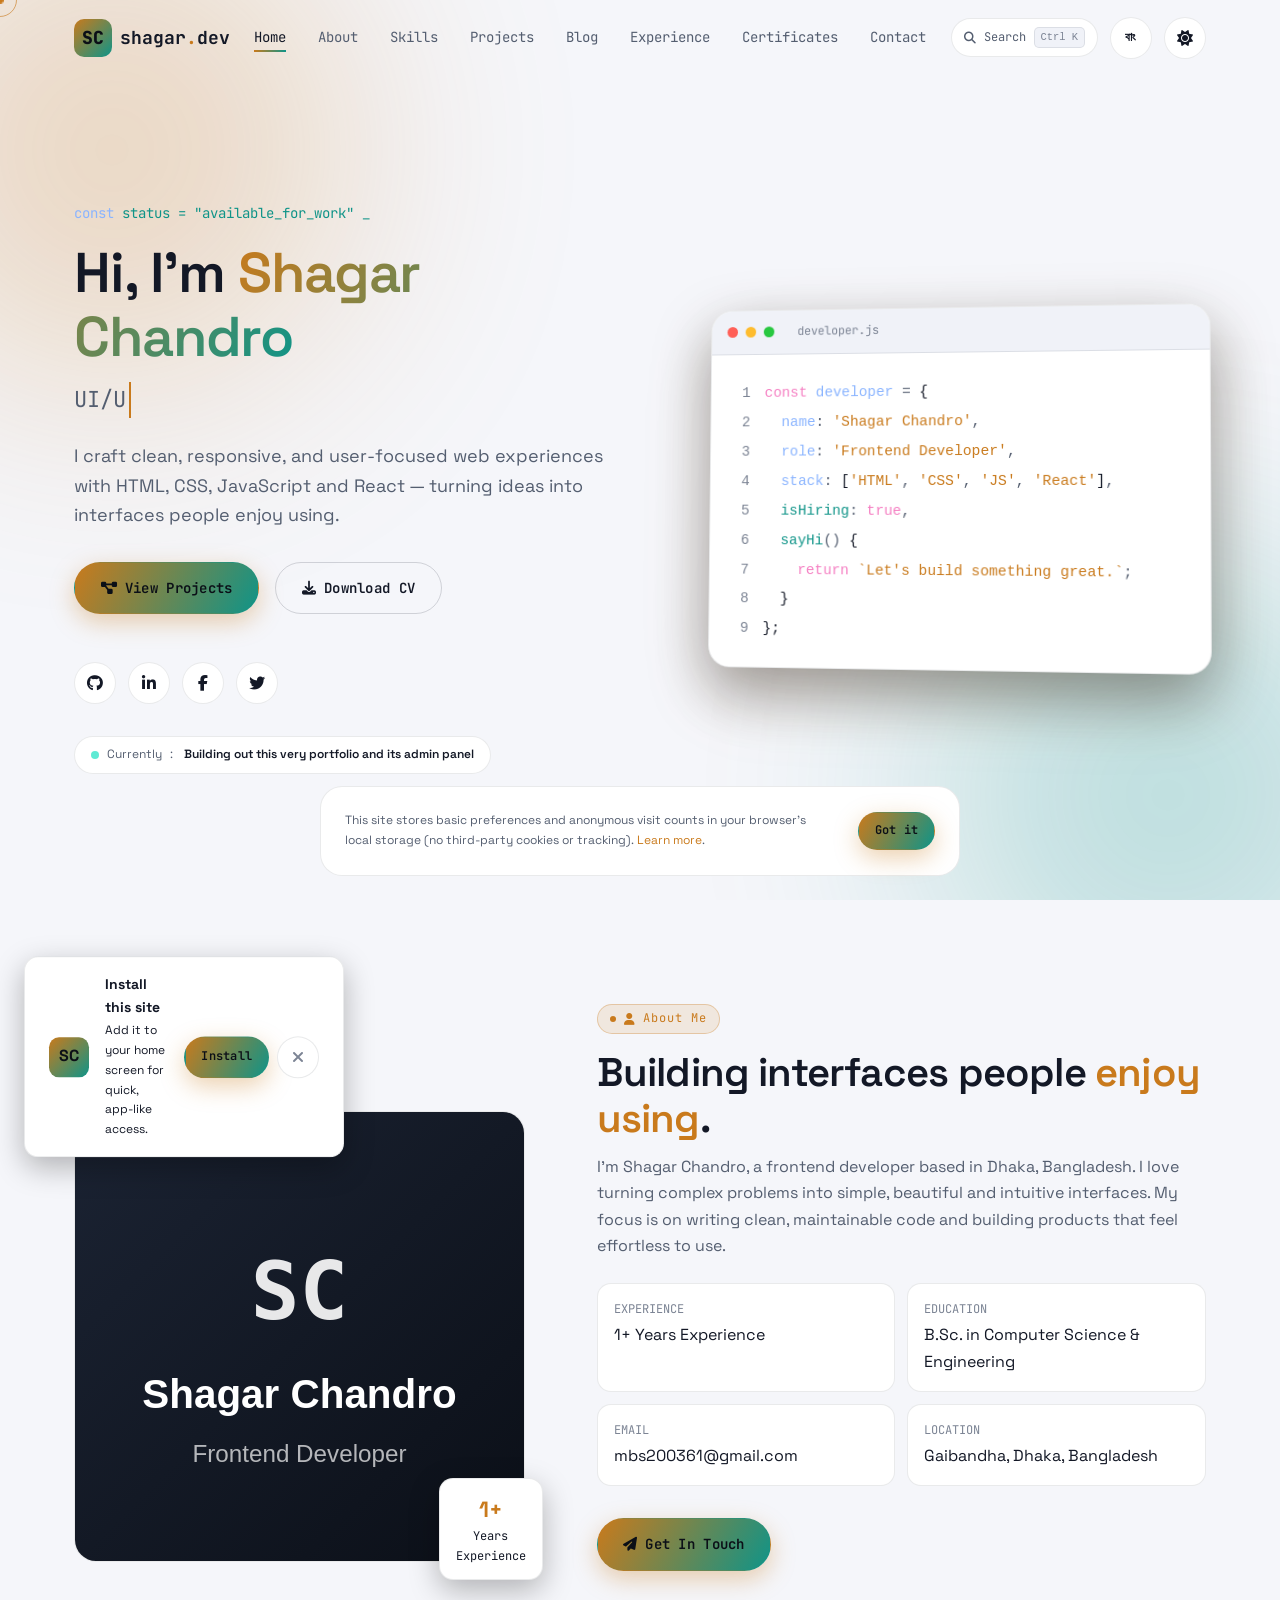
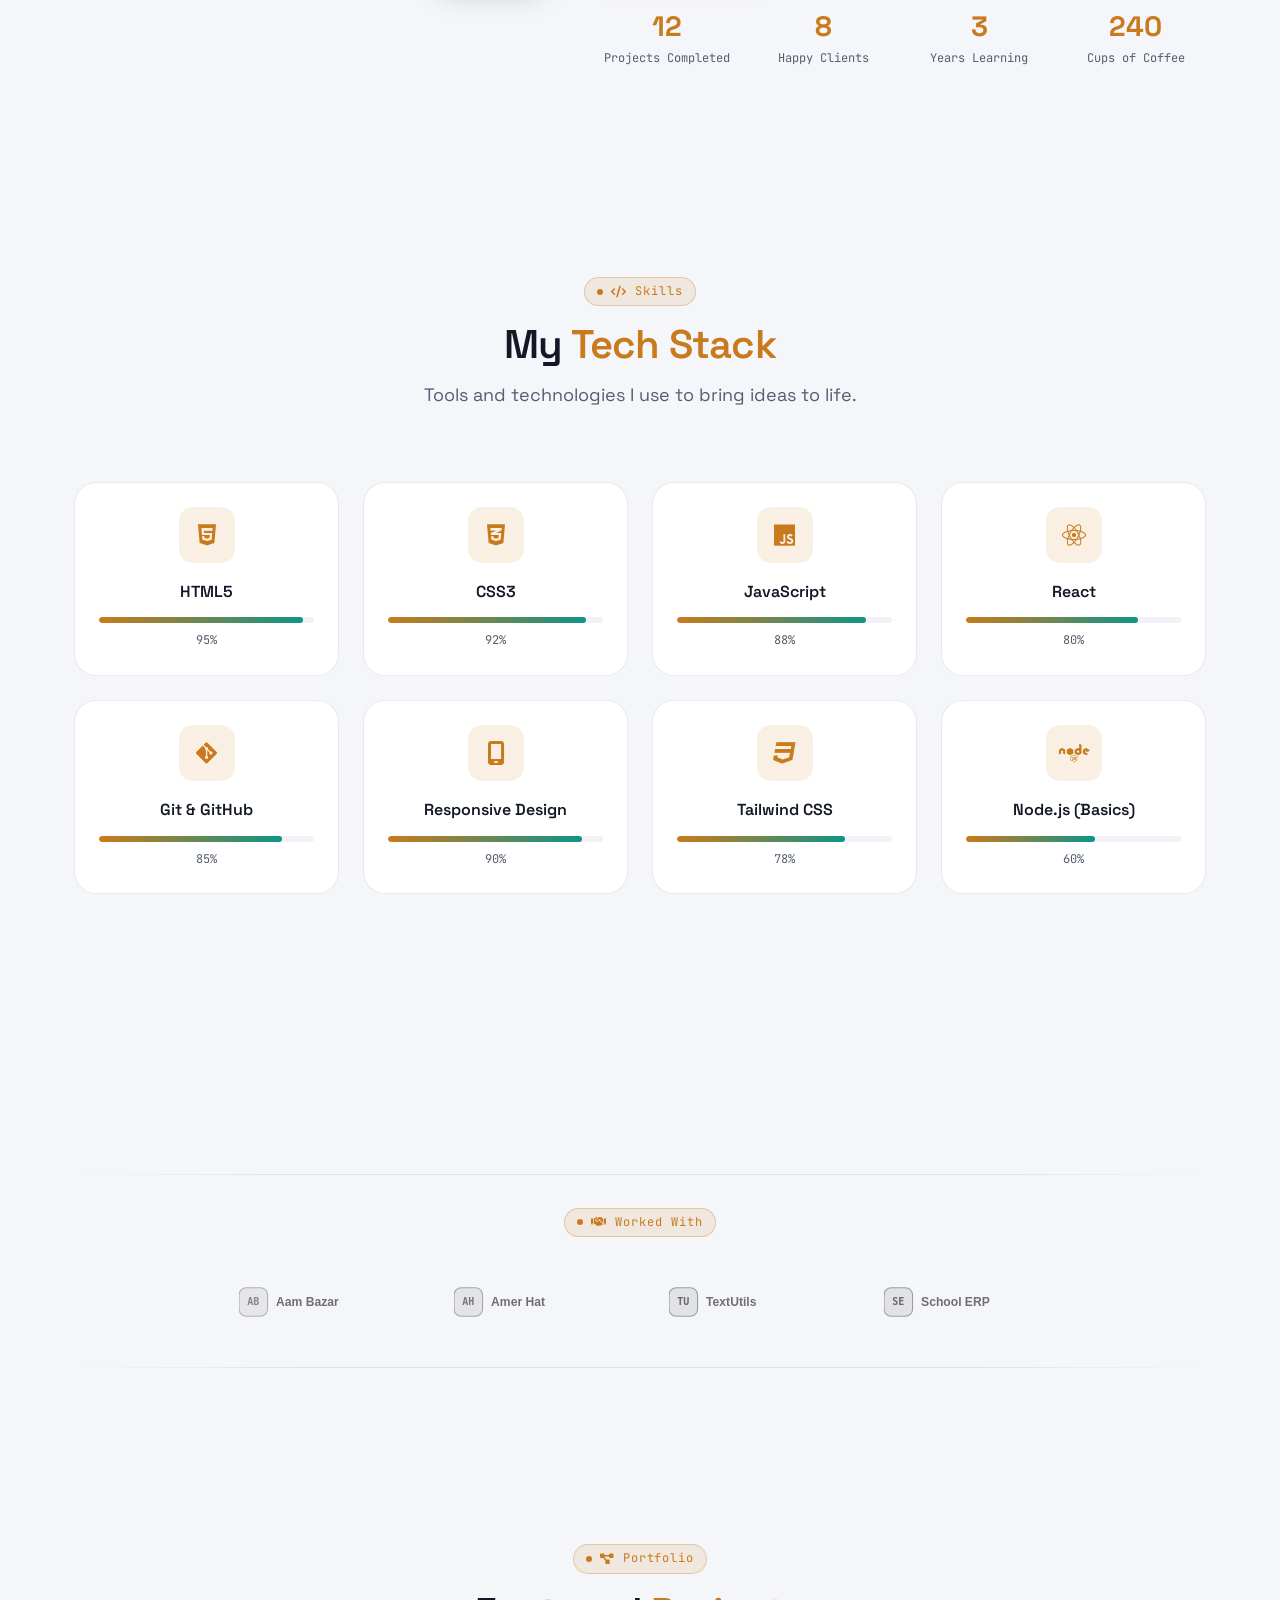
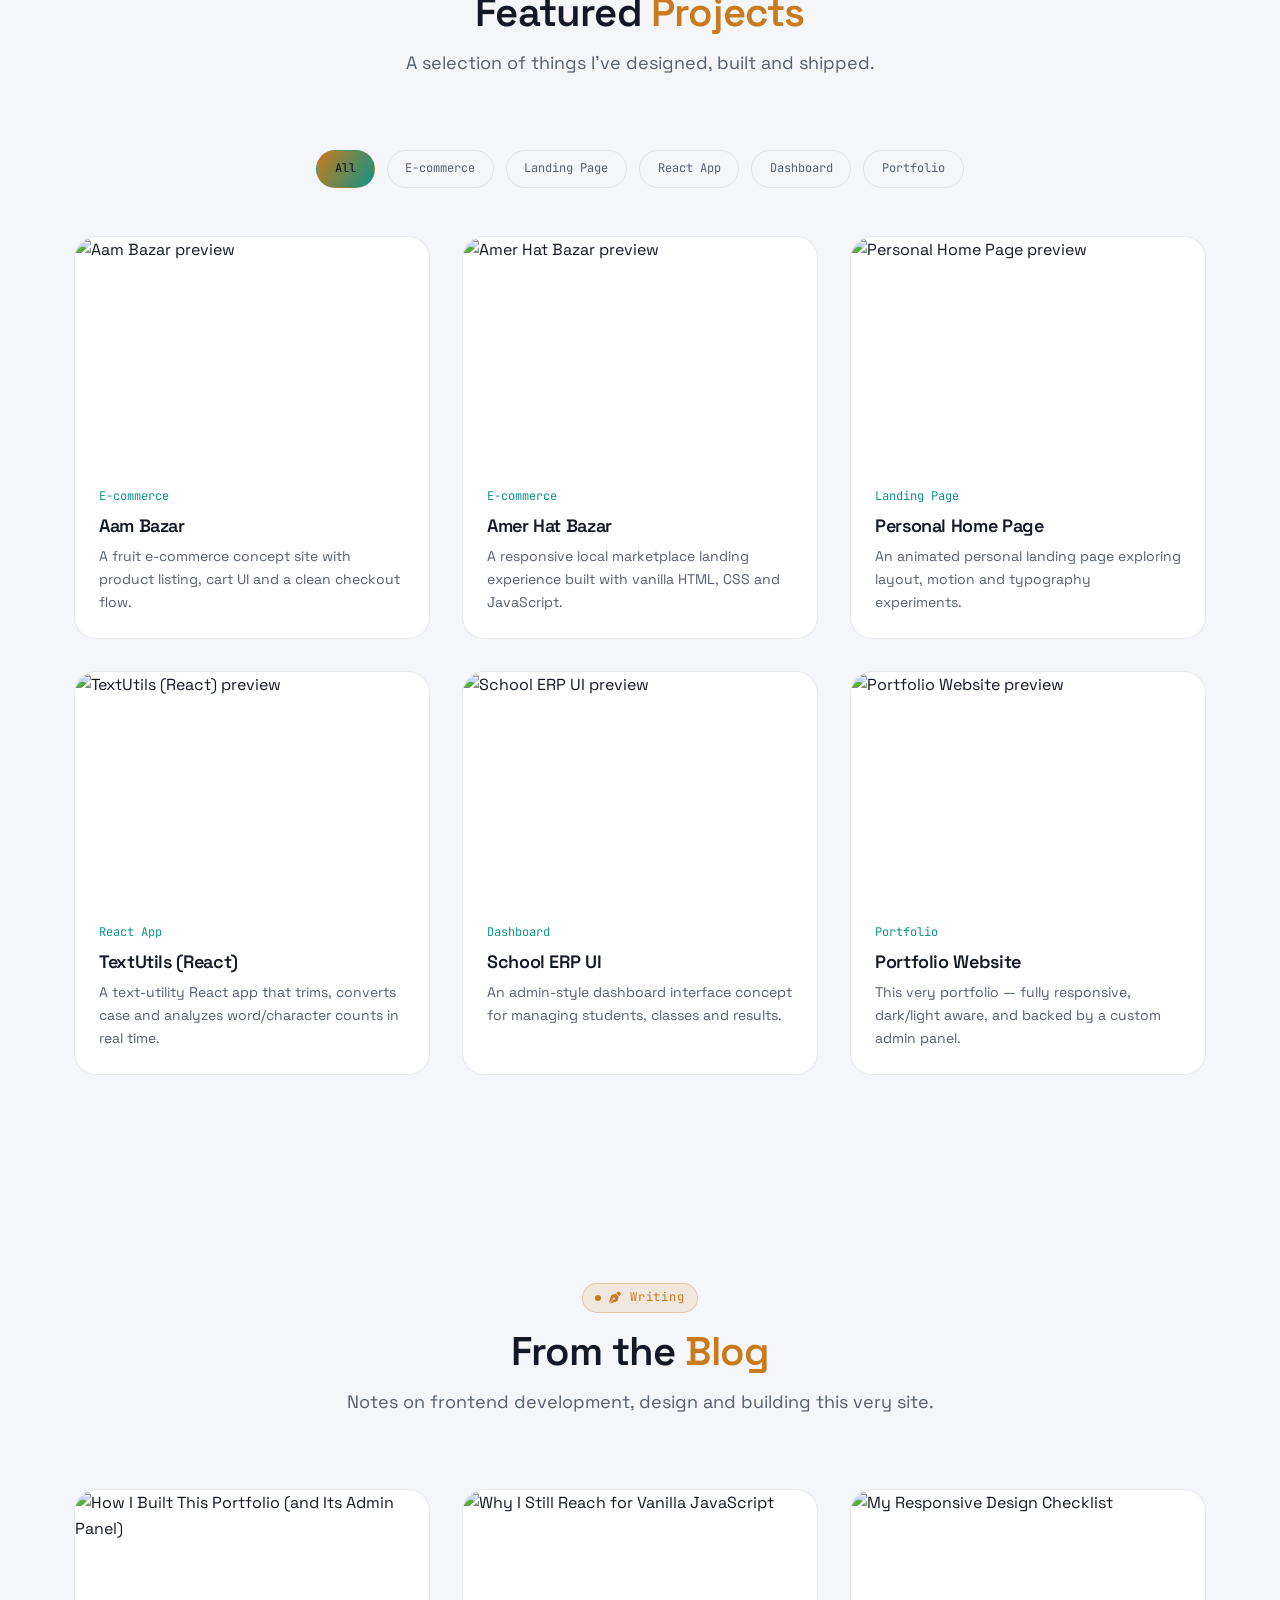
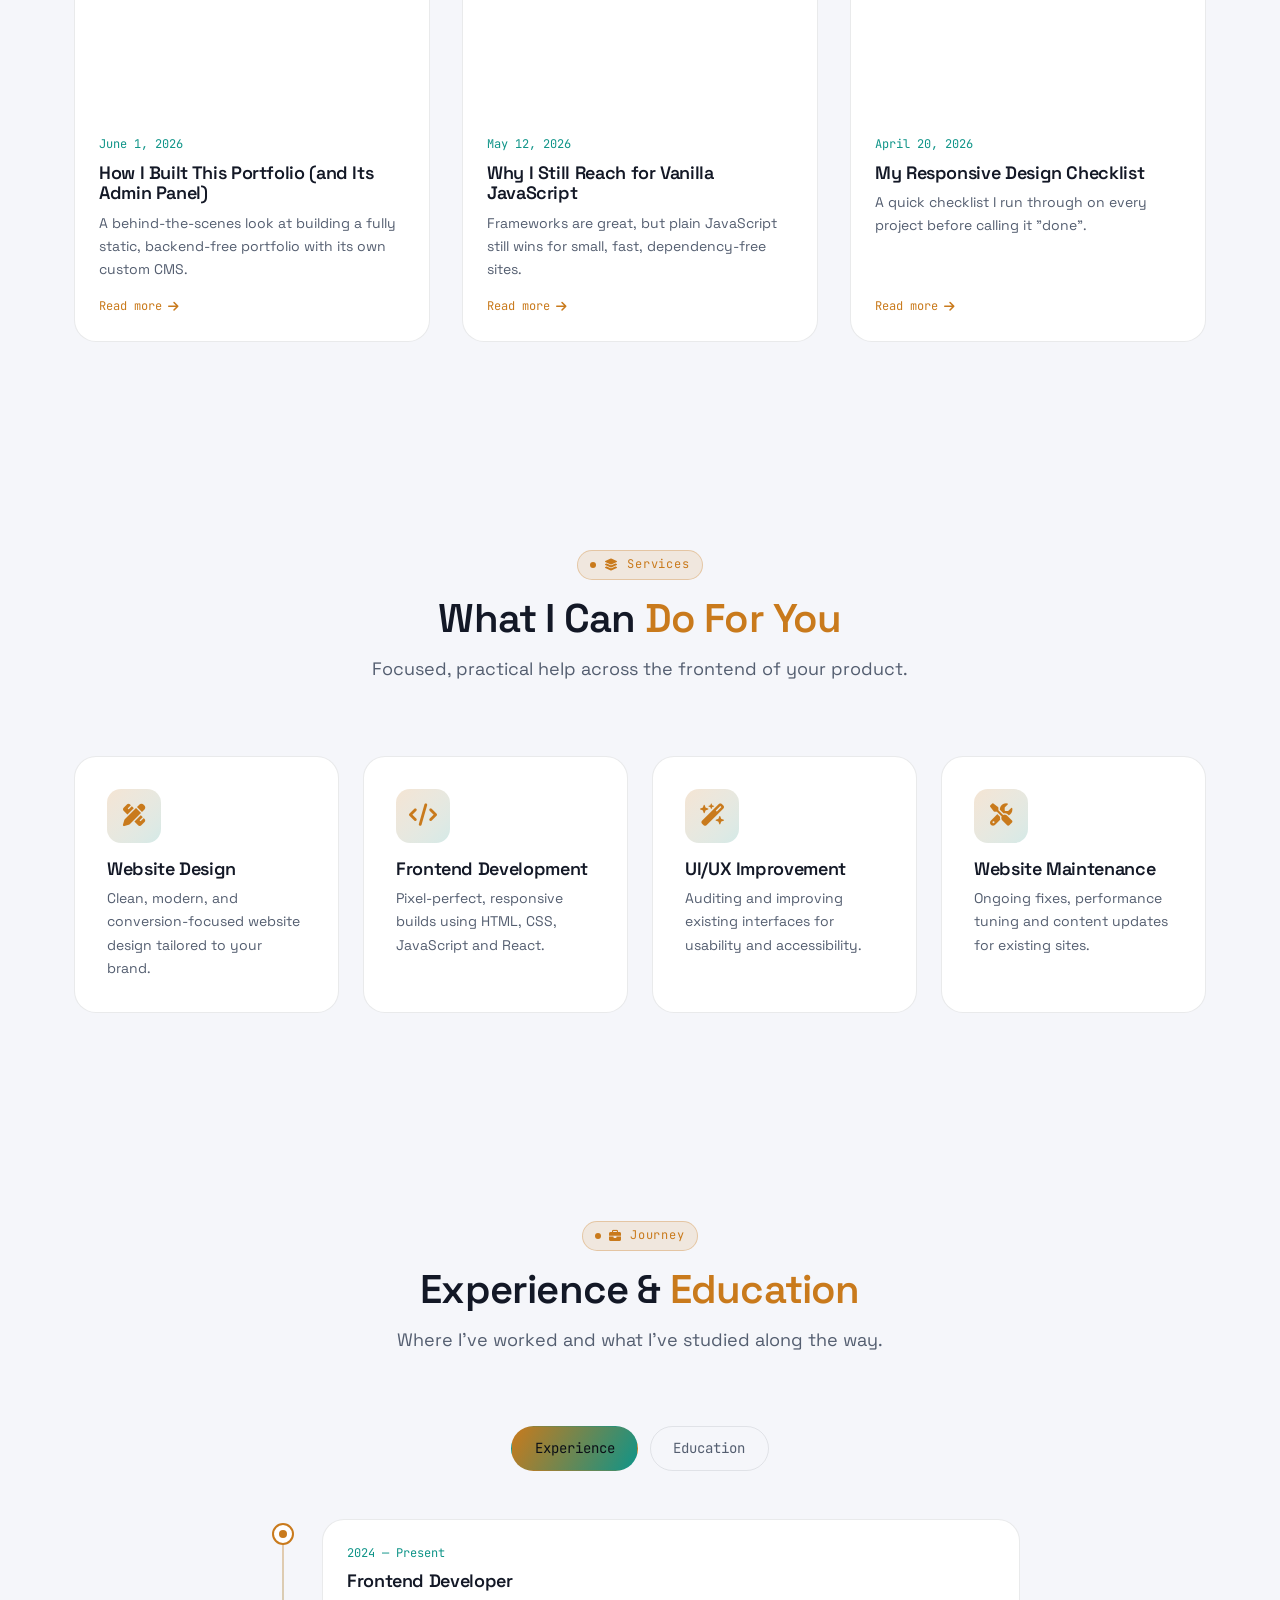
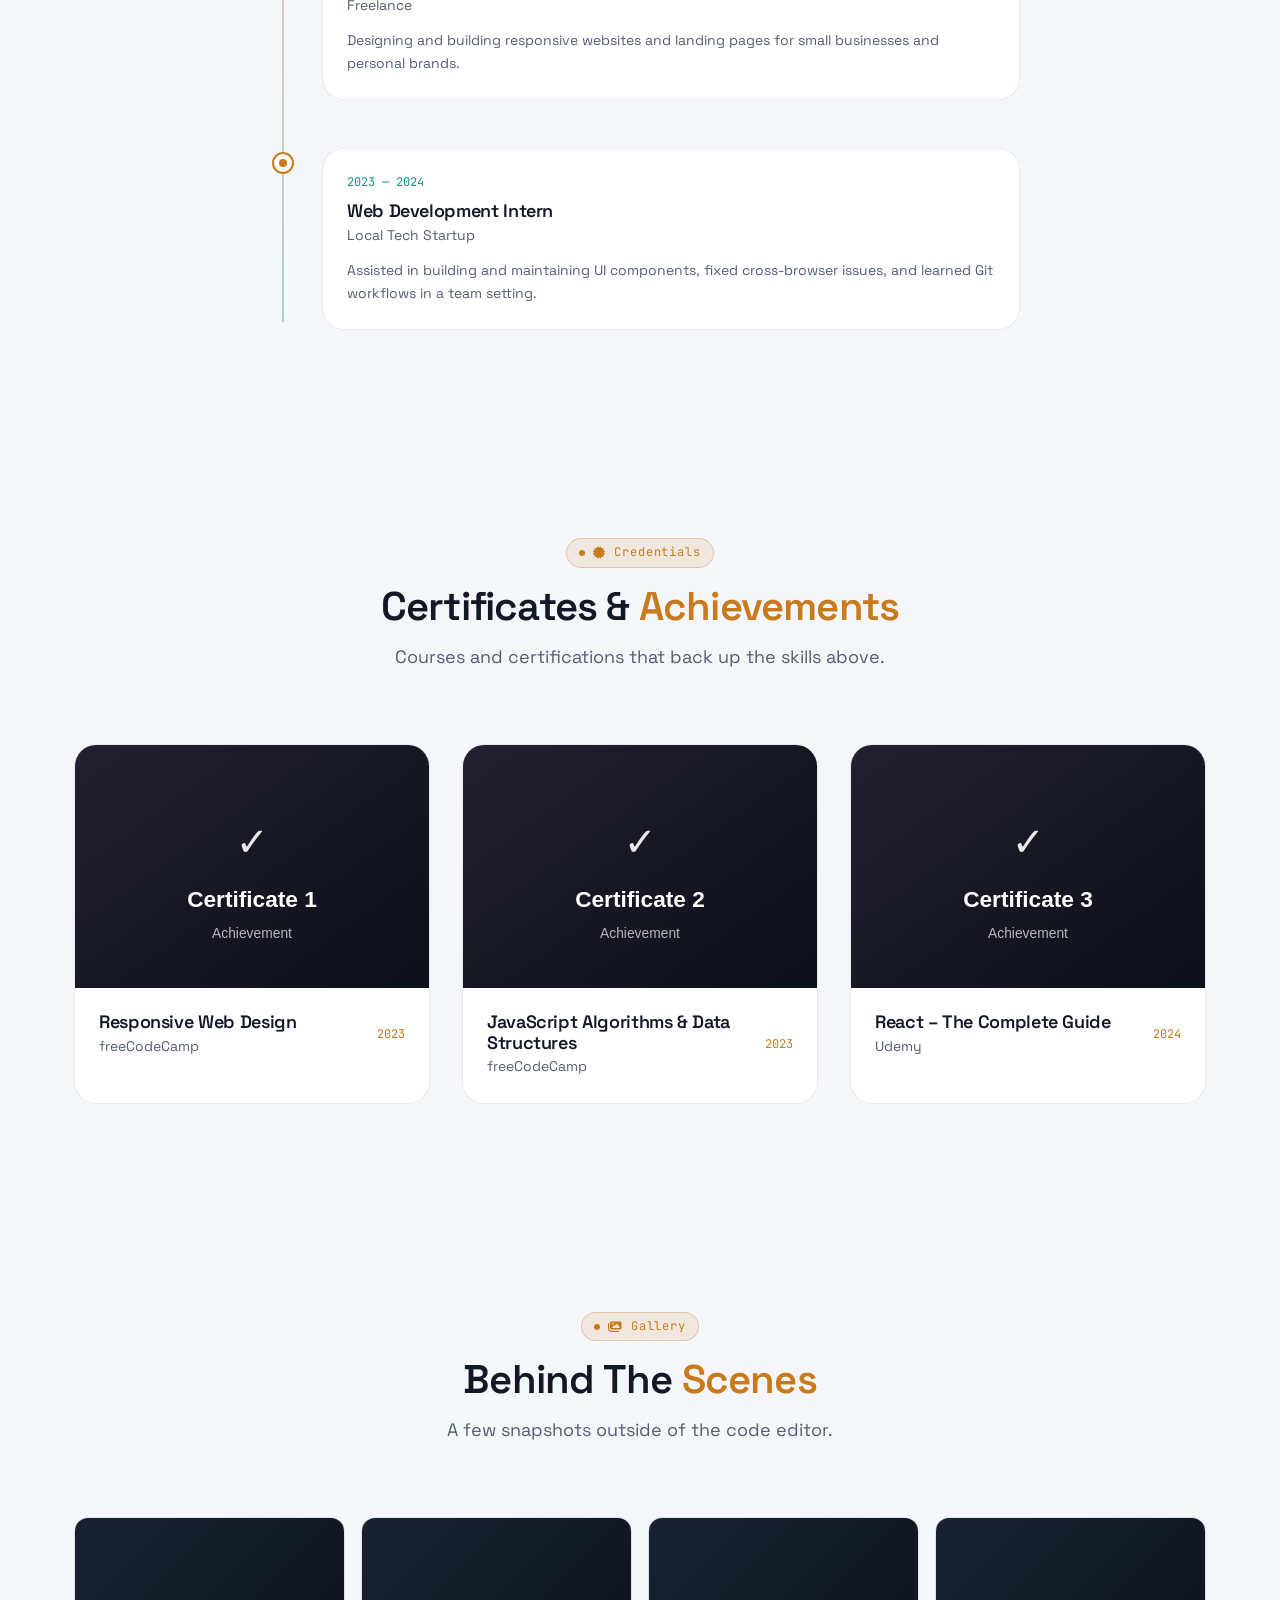
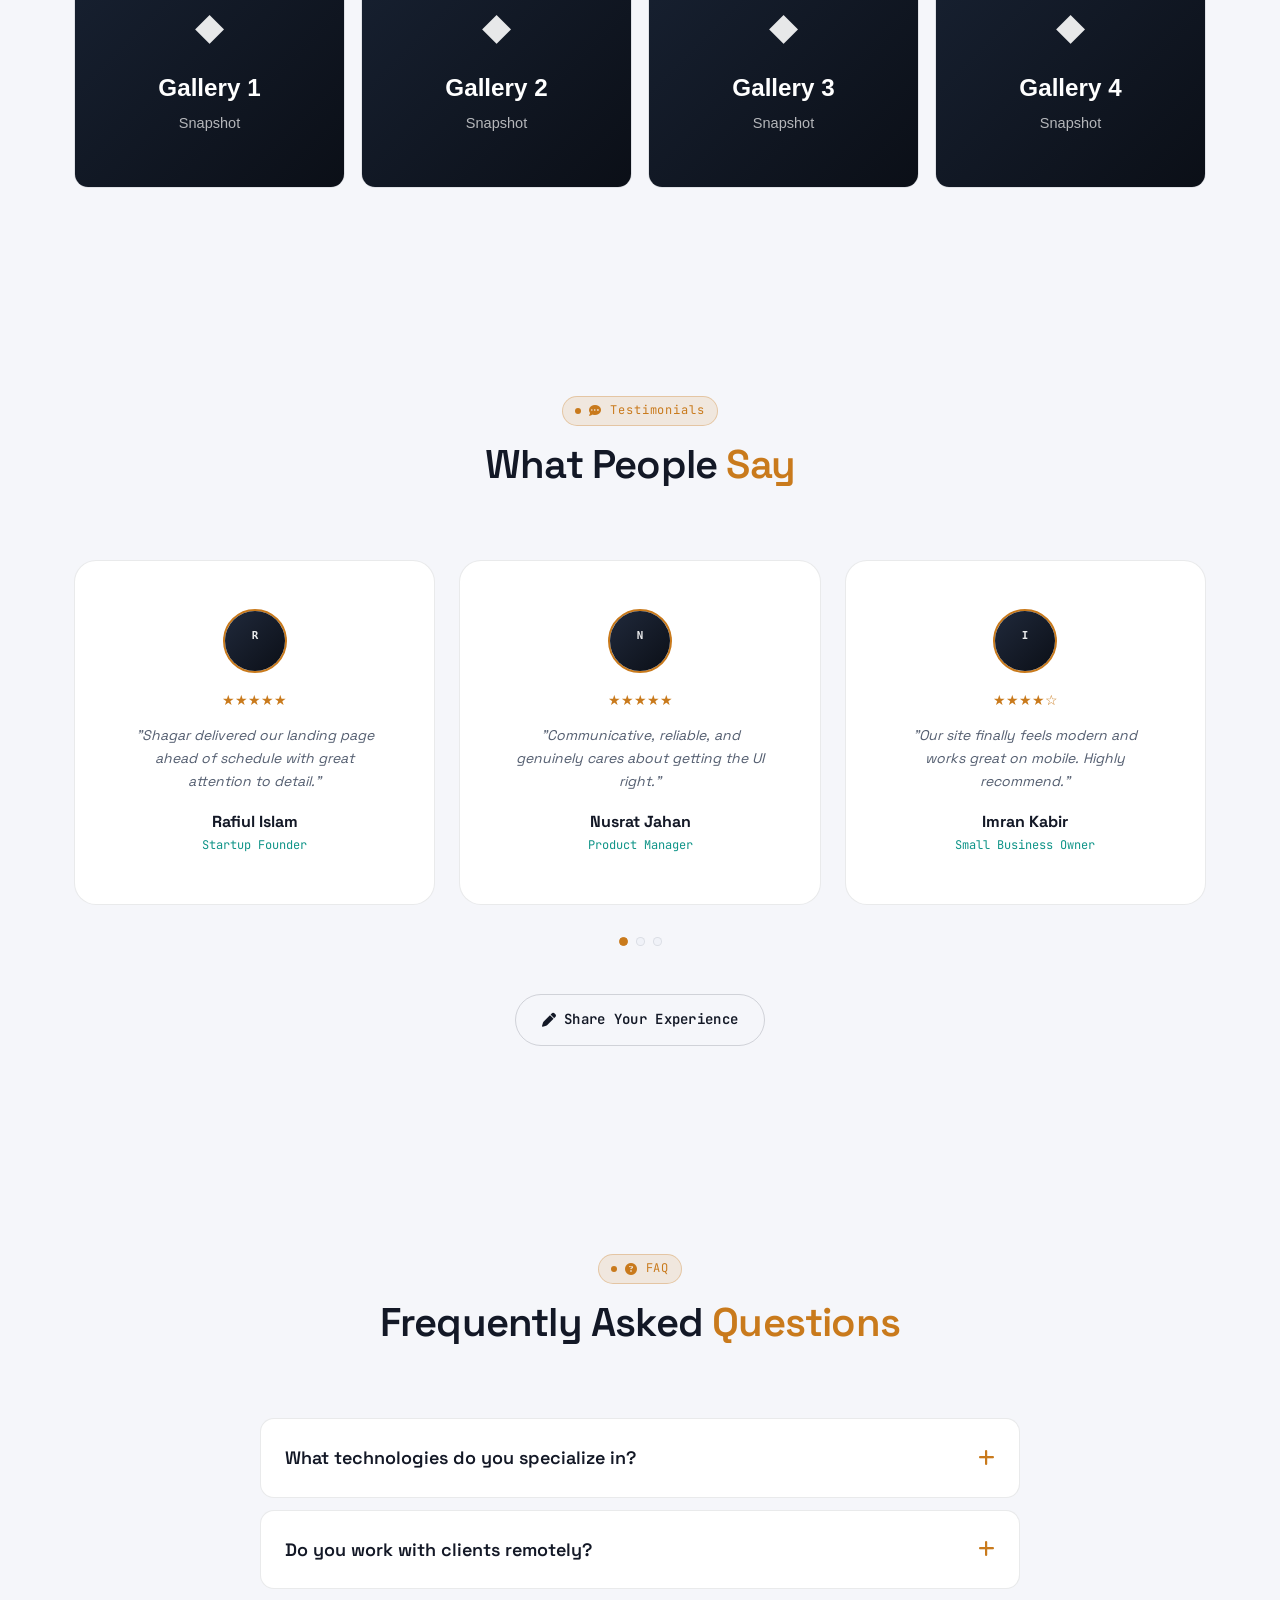
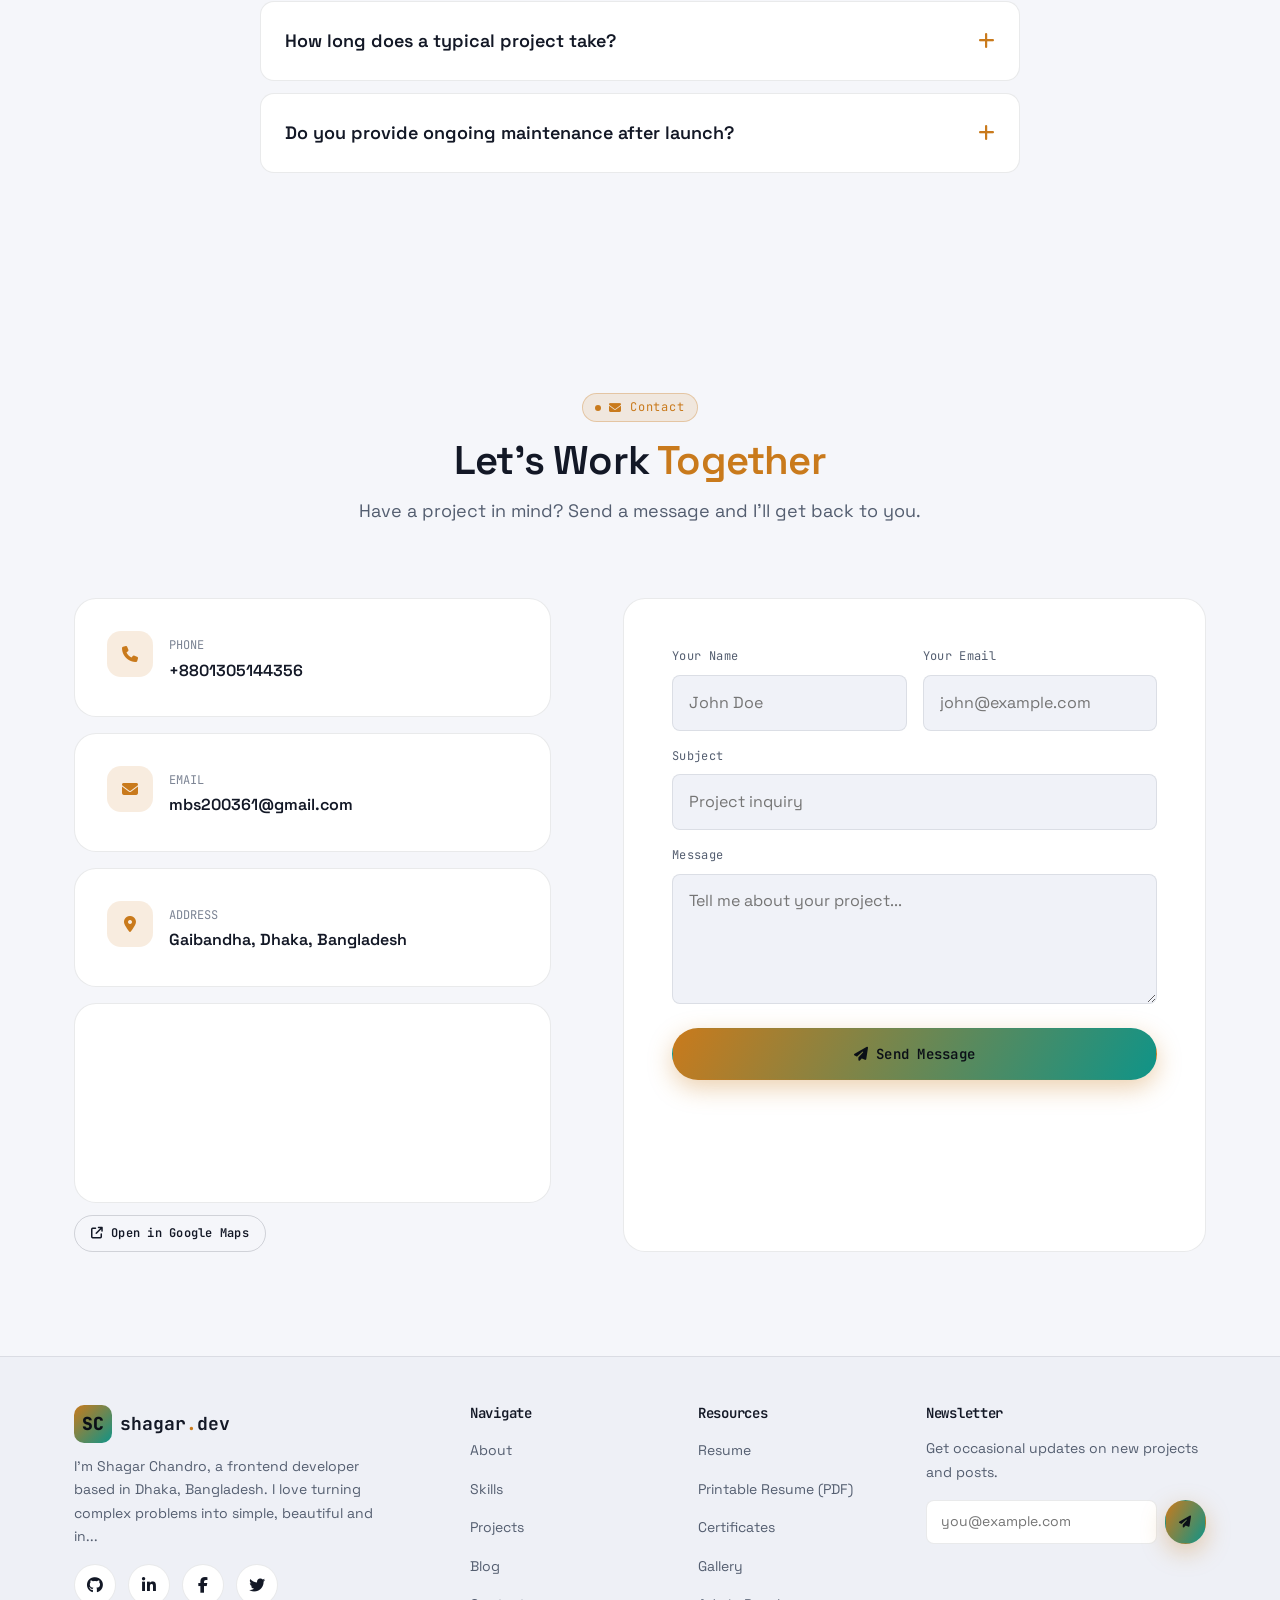
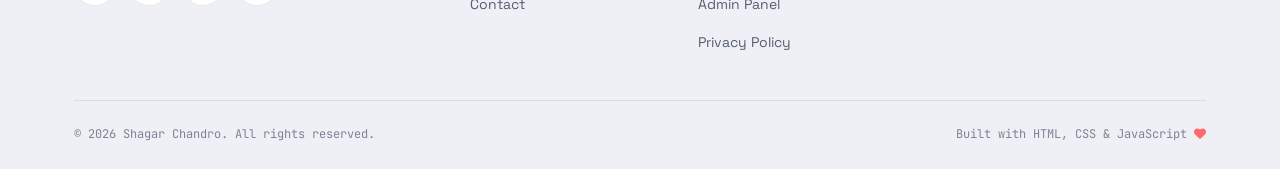
==== commit d16924af: "address link add" ====
--- a/index.html
+++ b/index.html
@@ -199,7 +199,7 @@
           <div class="about-meta">
             <div class="about-meta-item"><span class="label" data-i18n="about.experience">EXPERIENCE</span><span id="aboutExpSummary"></span></div>
             <div class="about-meta-item"><span class="label" data-i18n="about.education">EDUCATION</span><span id="aboutEduSummary"></span></div>
-            <div class="about-meta-item"><span class="label" data-i18n="about.email">EMAIL</span><span id="aboutEmail"></span></div>
+            <div class="about-meta-item"><span class="label" data-i18n="about.email">EMAIL</span><a class="contact-info-link" id="aboutEmail" href="#"></a></div>
             <div class="about-meta-item"><span class="label" data-i18n="about.location">LOCATION</span><span id="aboutLocation"></span></div>
           </div>
           <a href="#contact" class="btn btn-primary" data-nav><i class="fa-solid fa-paper-plane"></i> <span data-i18n="about.getInTouch">Get In Touch</span></a>
@@ -375,15 +375,15 @@
         <div class="reveal">
           <div class="contact-info-card card">
             <span class="contact-info-icon"><i class="fa-solid fa-phone" aria-hidden="true"></i></span>
-            <div><span class="contact-info-label" data-i18n="contact.phone">PHONE</span><br /><span class="contact-info-value" id="contactPhone"></span></div>
+            <div><span class="contact-info-label" data-i18n="contact.phone">PHONE</span><br /><a class="contact-info-value contact-info-link" id="contactPhone" href="#"></a></div>
           </div>
           <div class="contact-info-card card">
             <span class="contact-info-icon"><i class="fa-solid fa-envelope" aria-hidden="true"></i></span>
-            <div><span class="contact-info-label" data-i18n="contact.email">EMAIL</span><br /><span class="contact-info-value" id="contactEmail"></span></div>
+            <div><span class="contact-info-label" data-i18n="contact.email">EMAIL</span><br /><a class="contact-info-value contact-info-link" id="contactEmail" href="#"></a></div>
           </div>
           <div class="contact-info-card card">
             <span class="contact-info-icon"><i class="fa-solid fa-location-dot" aria-hidden="true"></i></span>
-            <div><span class="contact-info-label" data-i18n="contact.address">ADDRESS</span><br /><span class="contact-info-value" id="contactAddress"></span></div>
+            <div><span class="contact-info-label" data-i18n="contact.address">ADDRESS</span><br /><a class="contact-info-value contact-info-link" id="contactAddress" href="#" target="_blank" rel="noopener noreferrer"></a></div>
           </div>
           <div class="contact-map-frame card">
             <iframe id="contactMapFrame" src="" title="Location map" loading="lazy" referrerpolicy="no-referrer-when-downgrade"></iframe>
--- a/css/sections.css
+++ b/css/sections.css
@@ -516,6 +516,15 @@
 }
 .contact-info-label { font-family: var(--font-mono); font-size: var(--fs-xs); color: var(--text-dim); }
 .contact-info-value { font-weight: 600; word-break: break-word; }
+.contact-info-link {
+  display: inline-block;
+  transition: color var(--dur-fast) var(--ease);
+  cursor: pointer;
+}
+.contact-info-link:hover {
+  color: var(--accent);
+  text-decoration: underline;
+}
 .contact-map-frame {
   border-radius: var(--radius-lg);
   overflow: hidden;
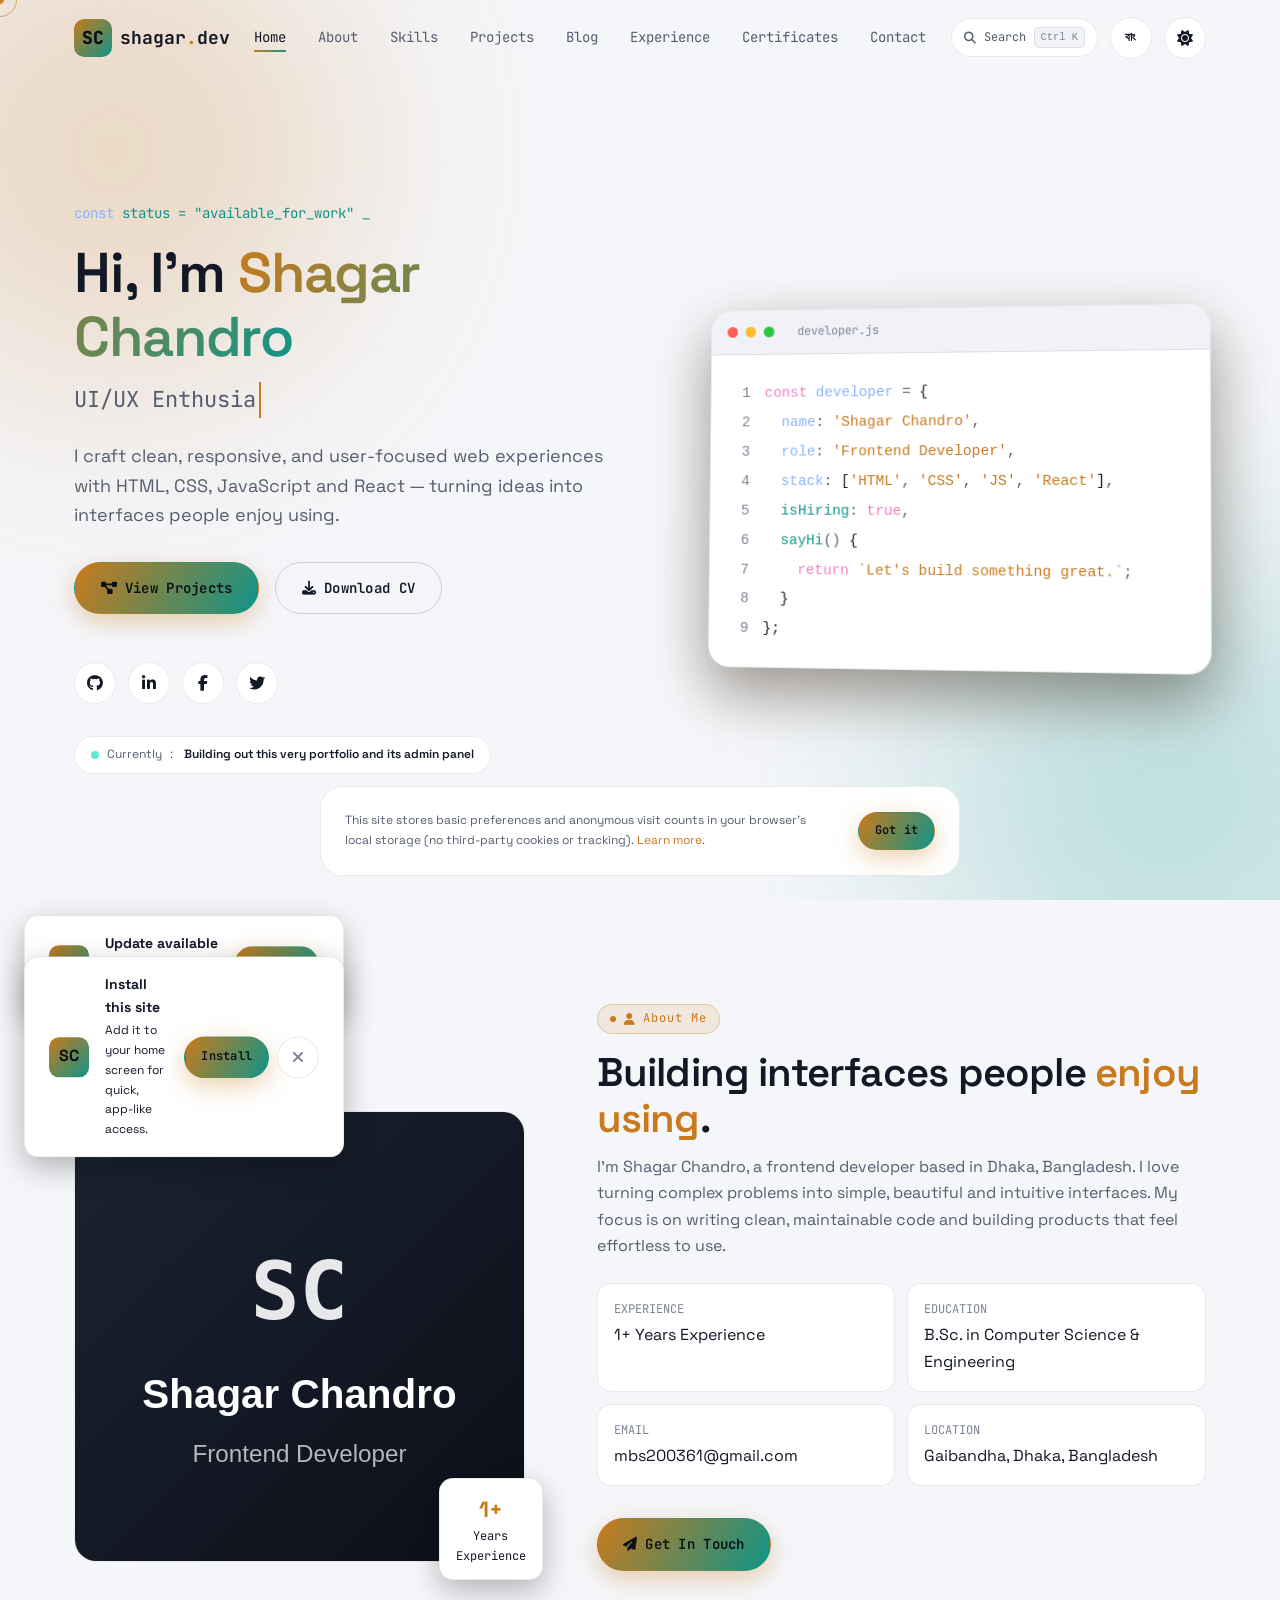
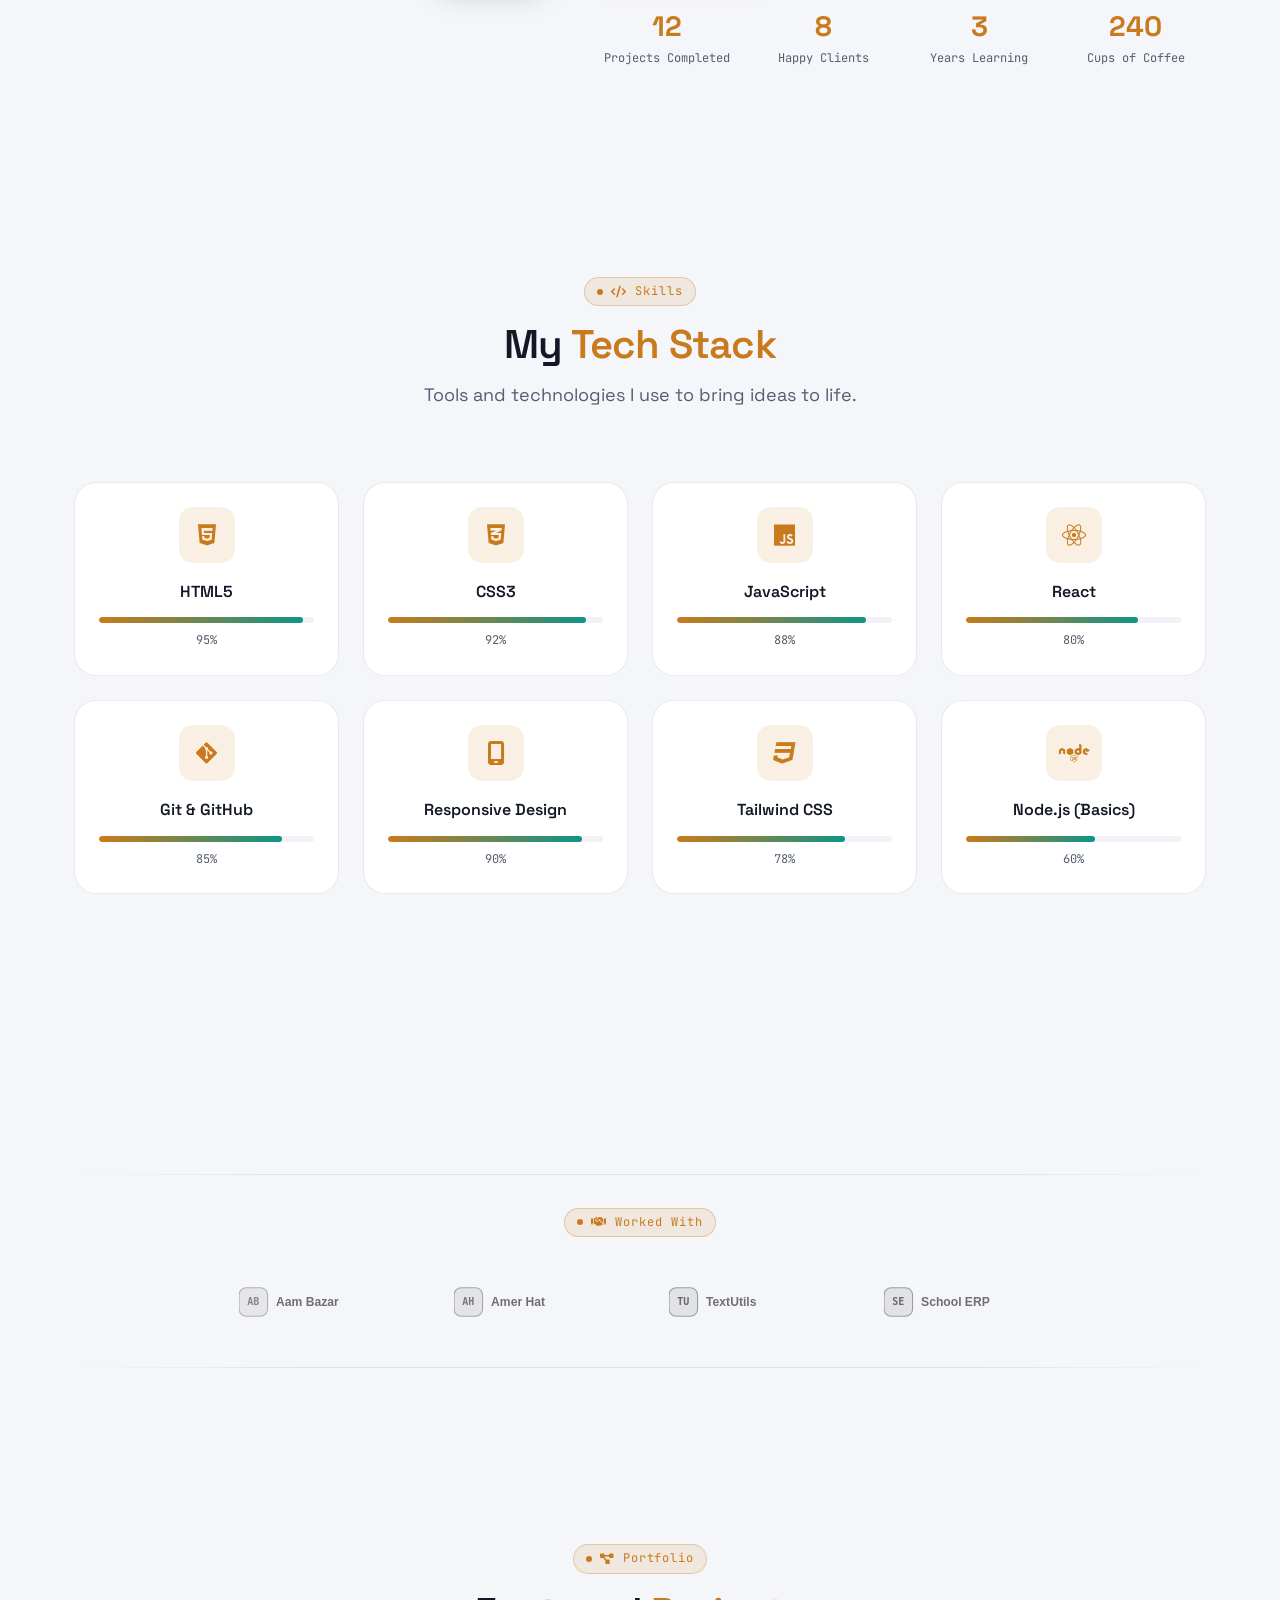
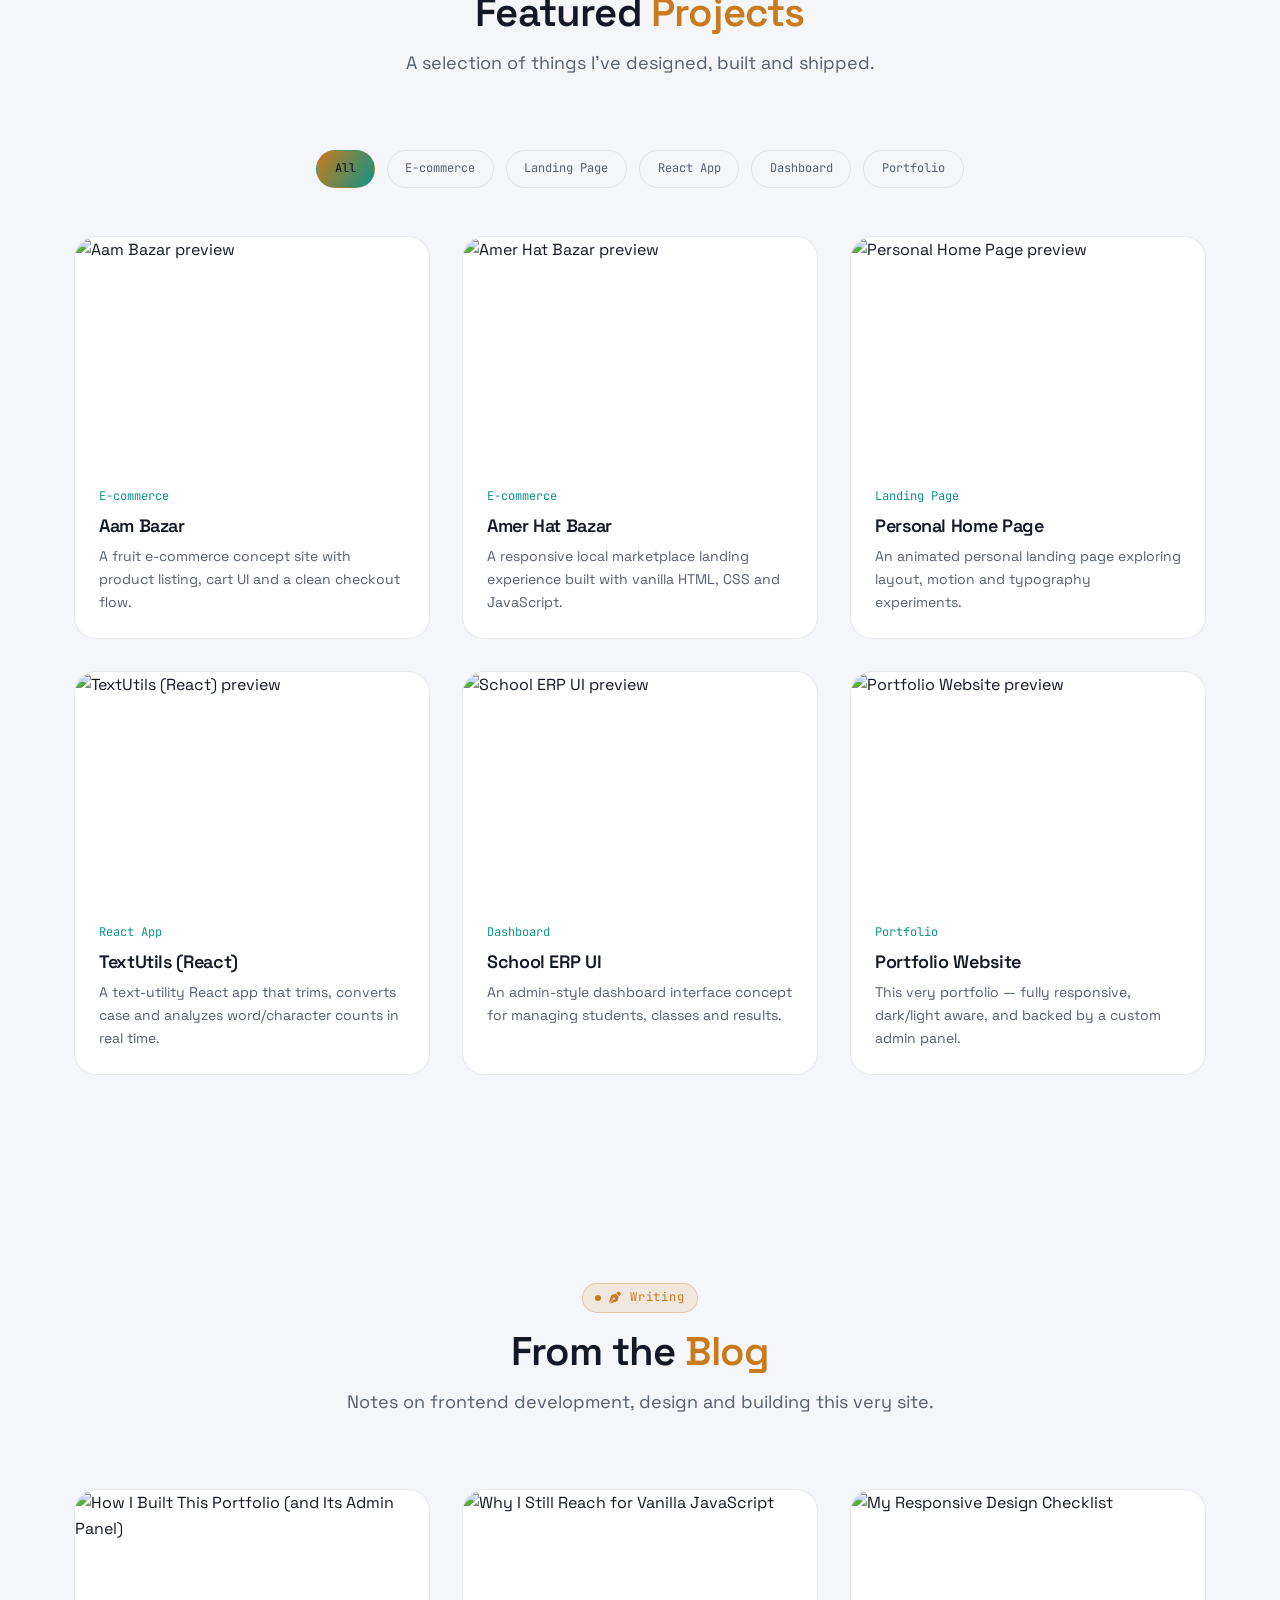
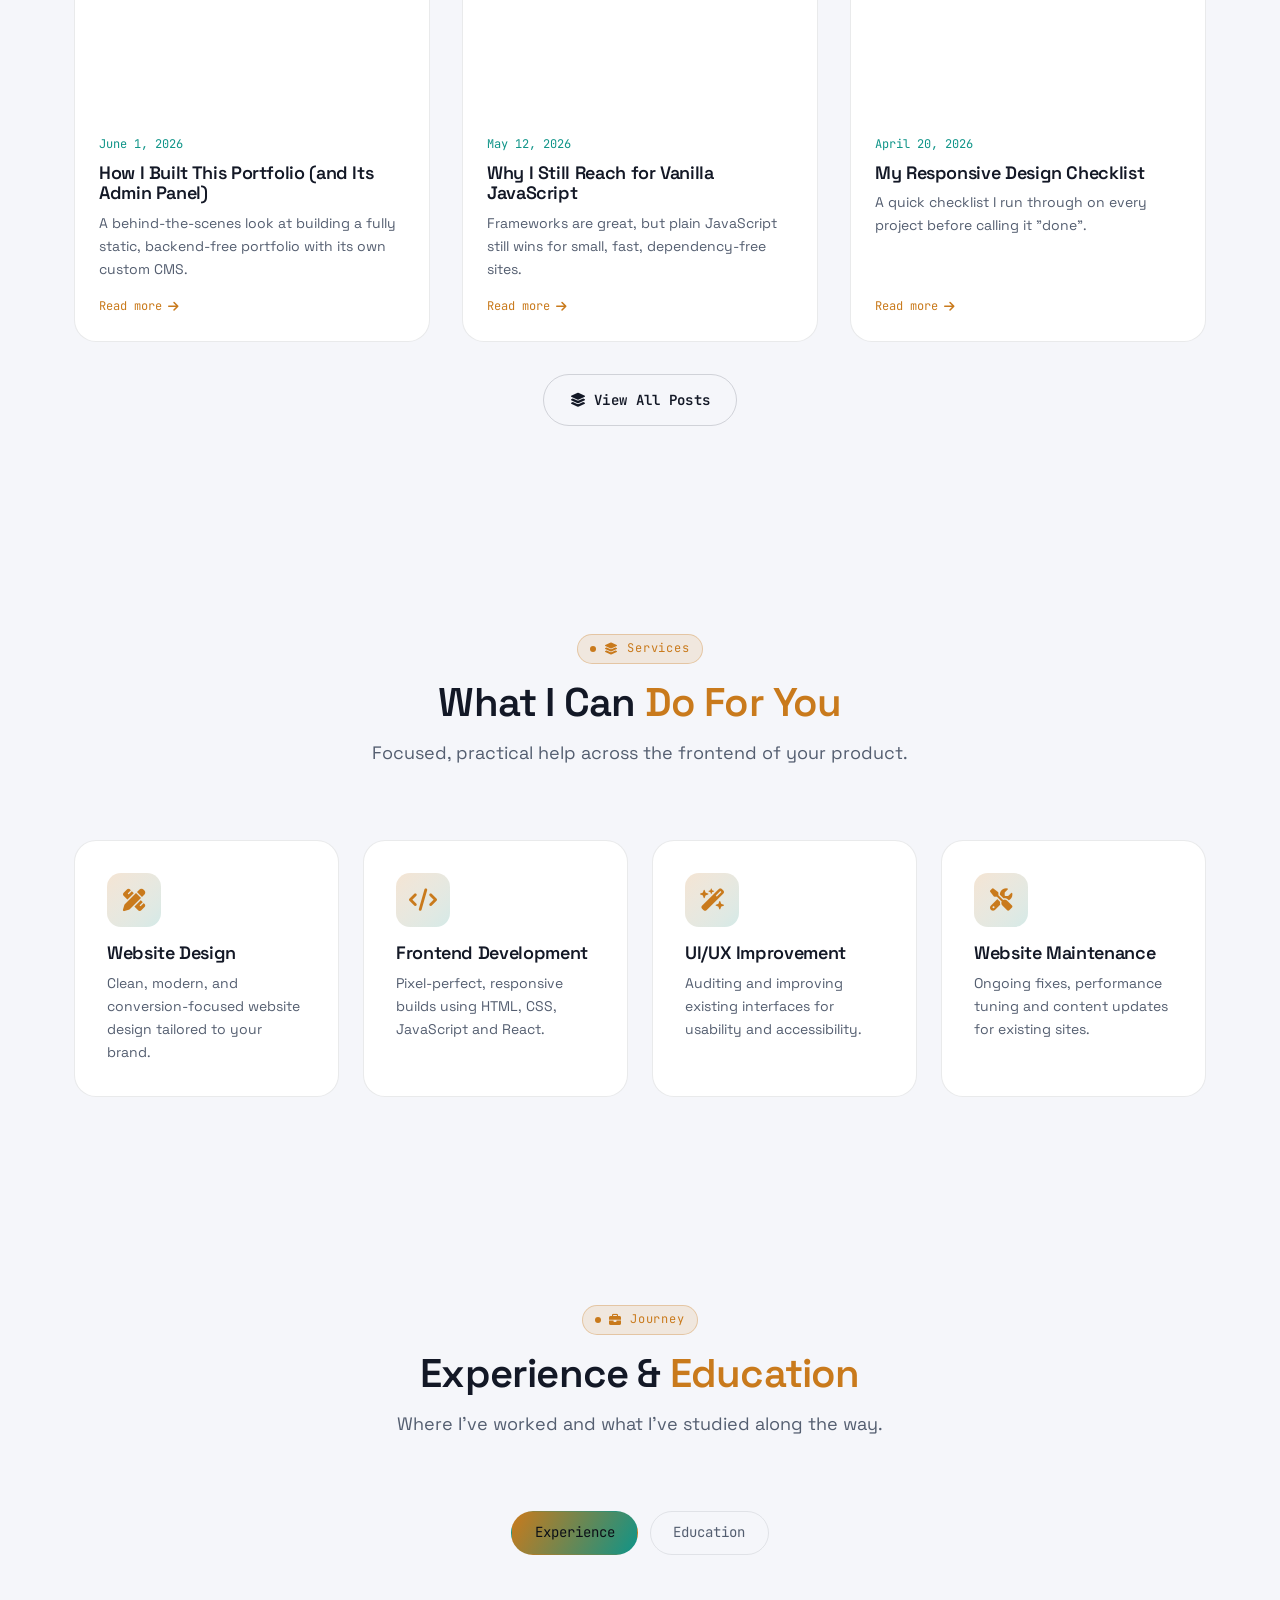
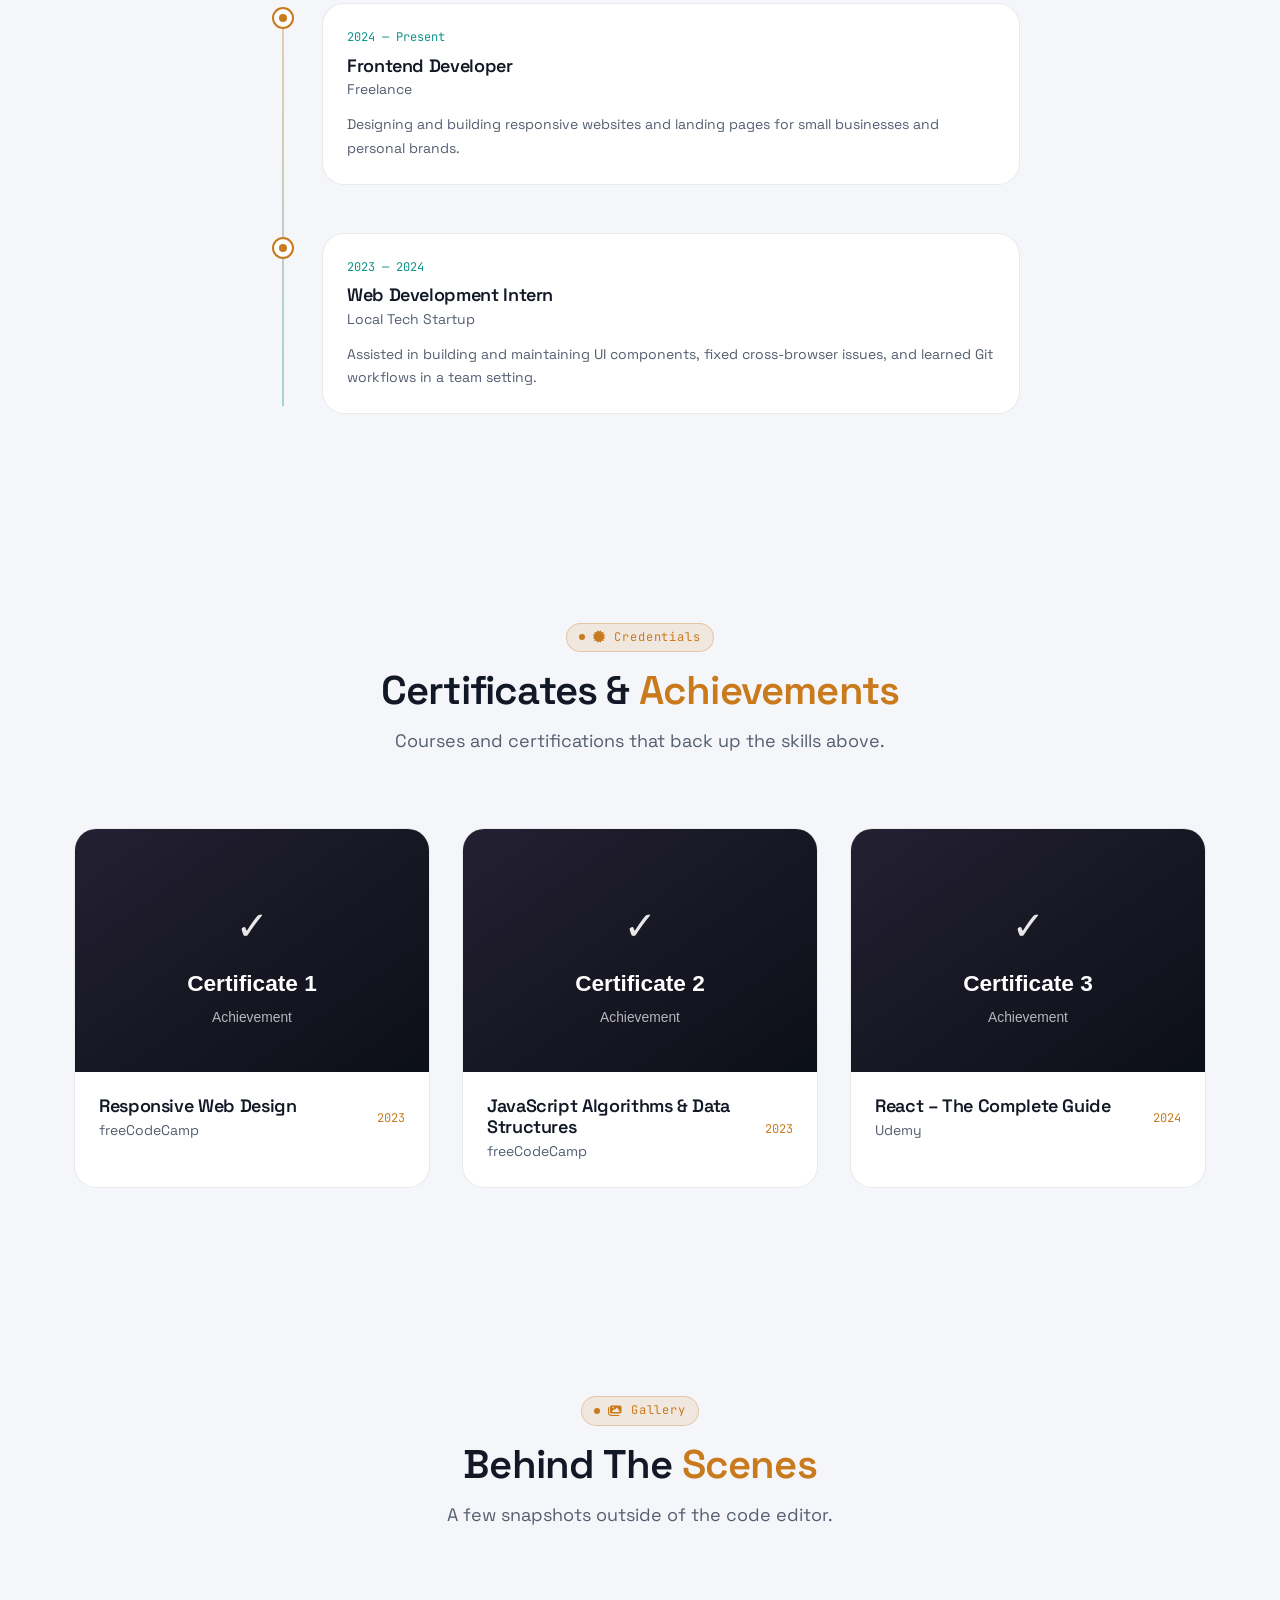
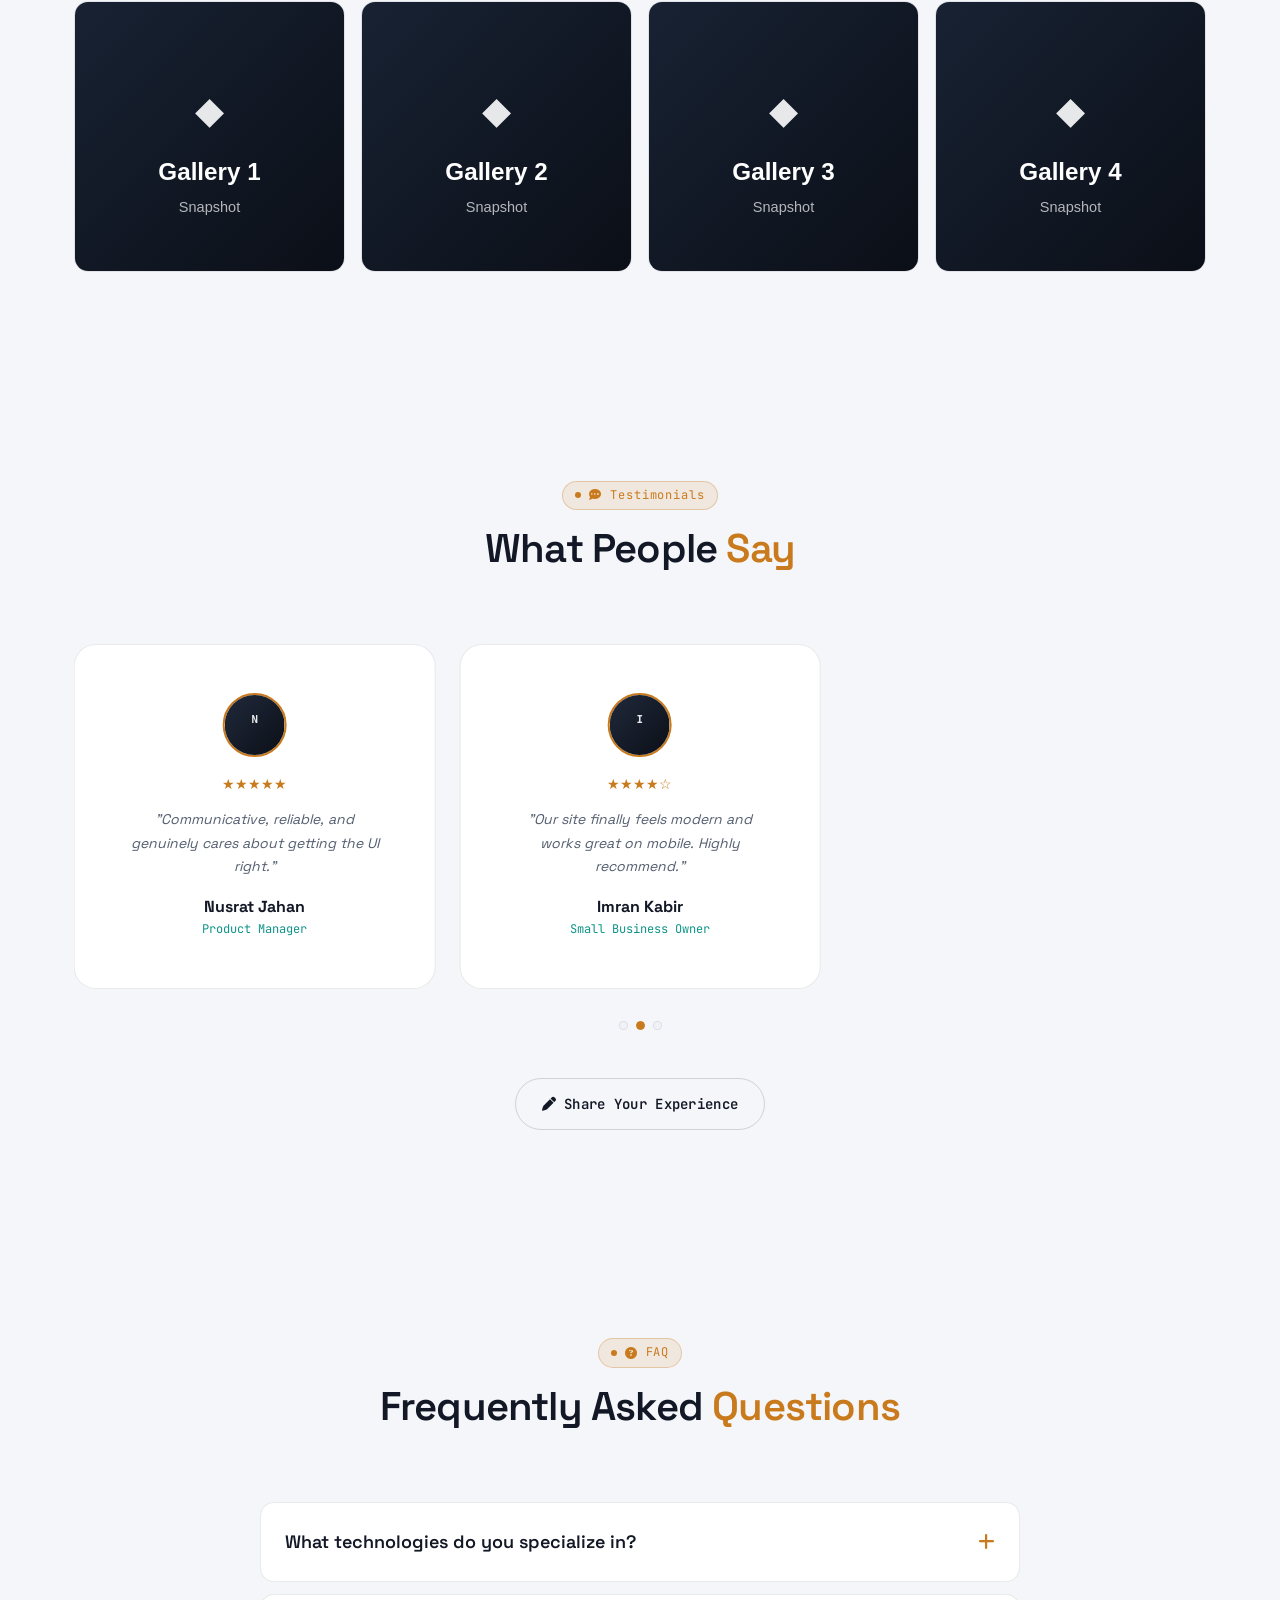
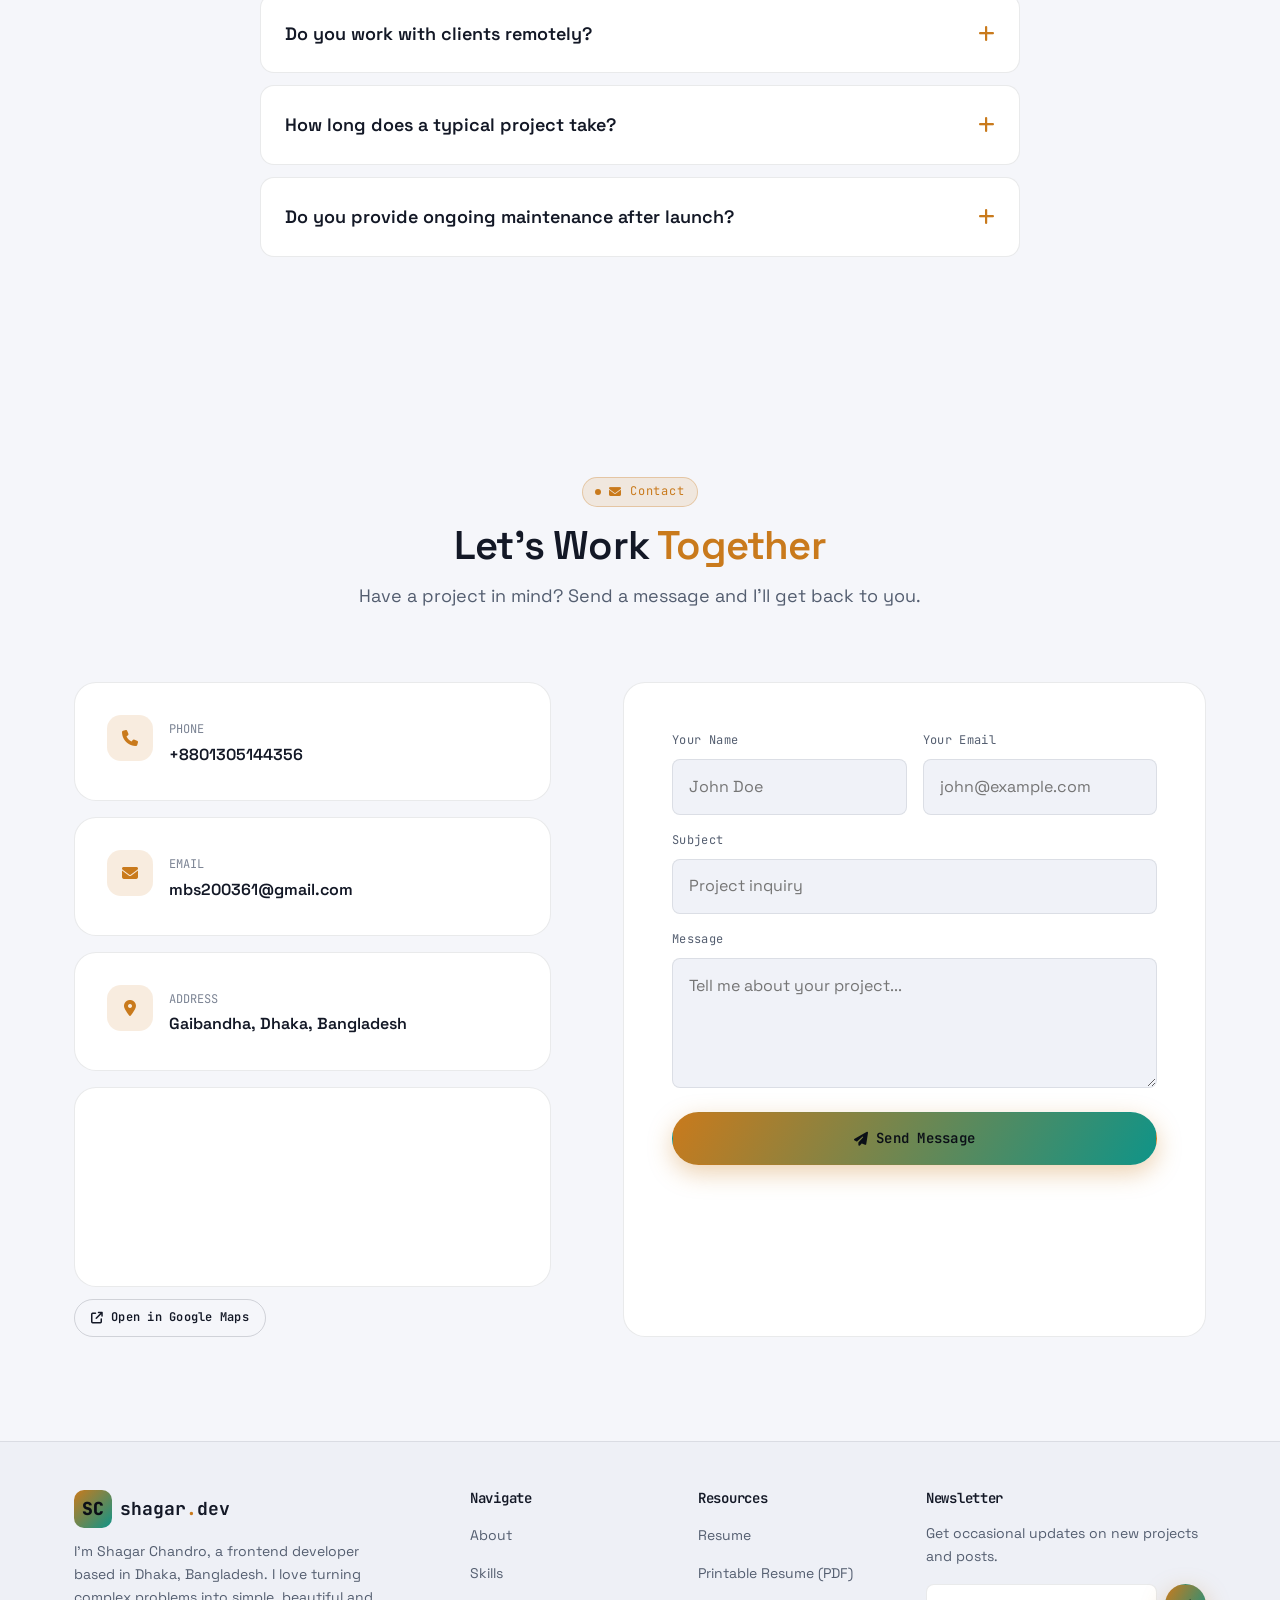
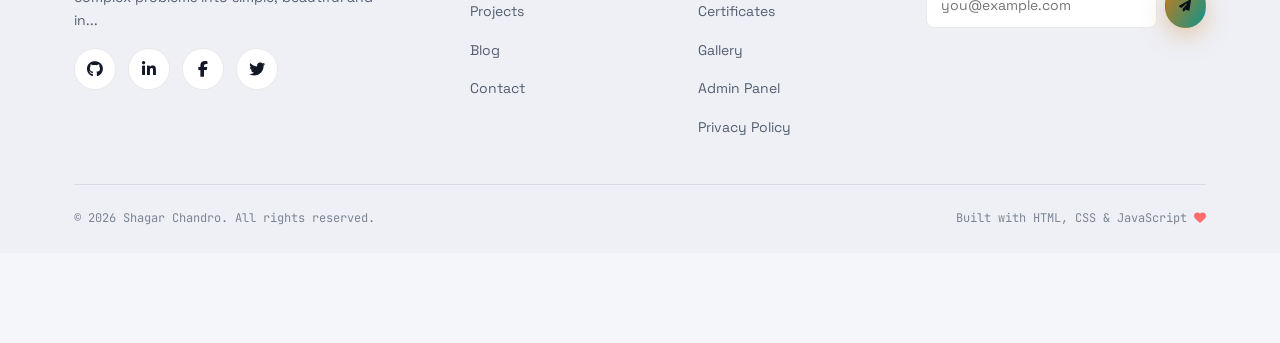
==== commit 8540d0d9: "feture add link fixed" ====
--- a/index.html
+++ b/index.html
@@ -12,13 +12,16 @@
 
 <!-- Open Graph / social preview -->
 <meta property="og:type" content="website" />
+<meta property="og:url" content="https://shagarchandro.github.io/shagarchandro-Portfolio/" />
 <meta property="og:title" content="Shagar Chandro — Frontend Developer" />
 <meta property="og:description" content="Clean, responsive, and accessible web experiences built with HTML, CSS, JavaScript and React." />
-<meta property="og:image" content="assets/images/og-image.png" />
+<meta property="og:image" content="https://shagarchandro.github.io/shagarchandro-Portfolio/assets/images/og-image.png" />
 <meta property="og:image:width" content="1200" />
 <meta property="og:image:height" content="630" />
 <meta name="twitter:card" content="summary_large_image" />
-<meta name="twitter:image" content="assets/images/og-image.png" />
+<meta name="twitter:title" content="Shagar Chandro — Frontend Developer" />
+<meta name="twitter:description" content="Clean, responsive, and accessible web experiences built with HTML, CSS, JavaScript and React." />
+<meta name="twitter:image" content="https://shagarchandro.github.io/shagarchandro-Portfolio/assets/images/og-image.png" />
 
 <link rel="icon" type="image/svg+xml" id="favicon-link" href="assets/images/profile/favicon.svg" />
 <link rel="apple-touch-icon" href="assets/images/profile/favicon.svg" />
@@ -275,6 +278,9 @@
         <p class="section-desc" data-i18n="blog.desc">Notes on frontend development, design and building this very site.</p>
       </div>
       <div class="blog-grid" id="blogGrid"></div>
+      <div style="text-align:center;margin-top:var(--sp-6)">
+        <a href="blog.html" class="btn btn-outline"><i class="fa-solid fa-layer-group"></i> View All Posts</a>
+      </div>
     </div>
   </section>
 
@@ -394,6 +400,13 @@
         </div>
 
         <form class="contact-form-card card reveal" id="contactForm" novalidate>
+          <!-- Honeypot: hidden from real visitors via CSS, but a naive spam
+               bot filling every field will fill this too — caught in
+               js/main.js and the submission is silently dropped. -->
+          <div class="field-hp" aria-hidden="true">
+            <label for="cf-website">Website</label>
+            <input type="text" id="cf-website" name="website" tabindex="-1" autocomplete="off" />
+          </div>
           <div class="form-row">
             <div class="field" id="fieldName">
               <label for="cf-name" data-i18n="contact.nameLabel">Your Name</label>
@@ -464,6 +477,10 @@
         <h3 class="footer-heading" data-i18n="footer.newsletter">Newsletter</h3>
         <p class="footer-about" data-i18n="footer.newsletterText">Get occasional updates on new projects and posts.</p>
         <form class="newsletter-form" id="newsletterForm" novalidate>
+          <div class="field-hp" aria-hidden="true">
+            <label for="nl-website">Website</label>
+            <input type="text" id="nl-website" tabindex="-1" autocomplete="off" />
+          </div>
           <input type="email" id="newsletter-email" placeholder="you@example.com" data-i18n-placeholder="footer.newsletterPh" required aria-label="Email address" />
           <button type="submit" class="btn btn-primary btn-sm" aria-label="Subscribe"><i class="fa-solid fa-paper-plane"></i></button>
         </form>
@@ -516,6 +533,17 @@
 </div>
 
 <!-- ===== PWA install banner ===== -->
+<div class="install-banner card" id="updateBanner" hidden>
+  <span class="install-banner-icon"><i class="fa-solid fa-rotate" aria-hidden="true"></i></span>
+  <div class="install-banner-text">
+    <strong data-i18n="update.title">Update available</strong>
+    <span data-i18n="update.text">A new version of this site is ready.</span>
+  </div>
+  <div class="install-banner-actions">
+    <button class="btn btn-primary btn-sm" id="updateReloadBtn" data-i18n="update.btn">Refresh</button>
+  </div>
+</div>
+
 <div class="install-banner card" id="installBanner" hidden>
   <span class="install-banner-icon">SC</span>
   <div class="install-banner-text">
@@ -559,6 +587,10 @@
       <button class="icon-btn" id="testimonialFormClose" aria-label="Close"><i class="fa-solid fa-xmark"></i></button>
     </div>
     <form id="testimonialForm" class="site-modal-body">
+      <div class="field-hp" aria-hidden="true">
+        <label for="tf-website">Website</label>
+        <input type="text" id="tf-website" tabindex="-1" autocomplete="off" />
+      </div>
       <div class="field">
         <label for="tf-name" data-i18n="testimonialForm.nameLabel">Your Name</label>
         <input type="text" id="tf-name" required />
--- a/css/components.css
+++ b/css/components.css
@@ -415,6 +415,20 @@
   border-color: var(--success);
 }
 
+/* Honeypot field (spam protection): visually and off-screen hidden from
+   real visitors and screen readers, but still present in the DOM/tab
+   order enough that simple bots that auto-fill every input still catch
+   it. display:none is avoided since some bots skip those. */
+.field-hp {
+  position: absolute;
+  width: 1px;
+  height: 1px;
+  overflow: hidden;
+  clip: rect(0 0 0 0);
+  white-space: nowrap;
+  left: -9999px;
+}
+
 /* ---------- Section divider glow ---------- */
 .glow-orb {
   position: absolute;
--- a/css/sections.css
+++ b/css/sections.css
@@ -390,6 +390,19 @@
 .cert-title { font-size: var(--fs-md); margin-bottom: 2px; }
 .cert-issuer { color: var(--text-muted); font-size: var(--fs-sm); }
 .cert-date { font-family: var(--font-mono); font-size: var(--fs-xs); color: var(--accent); white-space: nowrap; }
+.cert-verify-link {
+  display: flex;
+  align-items: center;
+  justify-content: center;
+  gap: var(--sp-2);
+  padding: var(--sp-3);
+  border-top: 1px solid var(--border);
+  font-family: var(--font-mono);
+  font-size: var(--fs-xs);
+  color: var(--text-muted);
+  transition: color var(--dur-fast) var(--ease), background var(--dur-fast) var(--ease);
+}
+.cert-verify-link:hover { color: var(--accent); background: var(--surface-2); }
 
 /* ---------- GALLERY ---------- */
 .gallery-grid {
--- a/css/premium.css
+++ b/css/premium.css
@@ -176,6 +176,69 @@
 .blog-card-title { font-size: var(--fs-md); margin-bottom: var(--sp-2); }
 .blog-card-excerpt { color: var(--text-muted); font-size: var(--fs-sm); flex: 1; margin-bottom: var(--sp-4); }
 .blog-card-link { font-family: var(--font-mono); font-size: var(--fs-xs); color: var(--accent); display: inline-flex; align-items: center; gap: 6px; }
+
+/* ---------- Blog archive (blog.html with no ?post — full list, search + tag filter) ---------- */
+.blog-archive-toolbar {
+  display: flex;
+  flex-wrap: wrap;
+  align-items: center;
+  gap: var(--sp-3);
+  margin-bottom: var(--sp-6);
+}
+.blog-archive-search {
+  flex: 1;
+  min-width: 220px;
+  position: relative;
+}
+.blog-archive-search i {
+  position: absolute;
+  left: 14px;
+  top: 50%;
+  transform: translateY(-50%);
+  color: var(--text-dim);
+  pointer-events: none;
+}
+.blog-archive-search input {
+  width: 100%;
+  padding: 12px 14px 12px 40px;
+  border-radius: var(--radius-md);
+  border: 1px solid var(--border);
+  background: var(--surface);
+  color: var(--text);
+  font-size: var(--fs-sm);
+  font-family: var(--font-body);
+}
+.blog-archive-search input:focus {
+  outline: none;
+  border-color: var(--accent);
+}
+.blog-archive-tags {
+  display: flex;
+  flex-wrap: wrap;
+  gap: var(--sp-2);
+}
+.blog-archive-tag {
+  padding: 6px 14px;
+  border-radius: 999px;
+  border: 1px solid var(--border);
+  background: var(--surface);
+  color: var(--text-muted);
+  font-size: var(--fs-xs);
+  font-family: var(--font-mono);
+  cursor: pointer;
+  transition: all var(--dur) var(--ease);
+}
+.blog-archive-tag:hover { border-color: var(--accent); color: var(--text); }
+.blog-archive-tag.active {
+  background: var(--accent);
+  border-color: var(--accent);
+  color: var(--bg);
+}
+.blog-archive-empty {
+  text-align: center;
+  padding: var(--sp-7) 0;
+  color: var(--text-muted);
+}
 
 /* ---------- Blog reader page (blog.html) ---------- */
 .blog-post-header { max-width: 760px; margin: 0 auto var(--sp-6); text-align: center; }
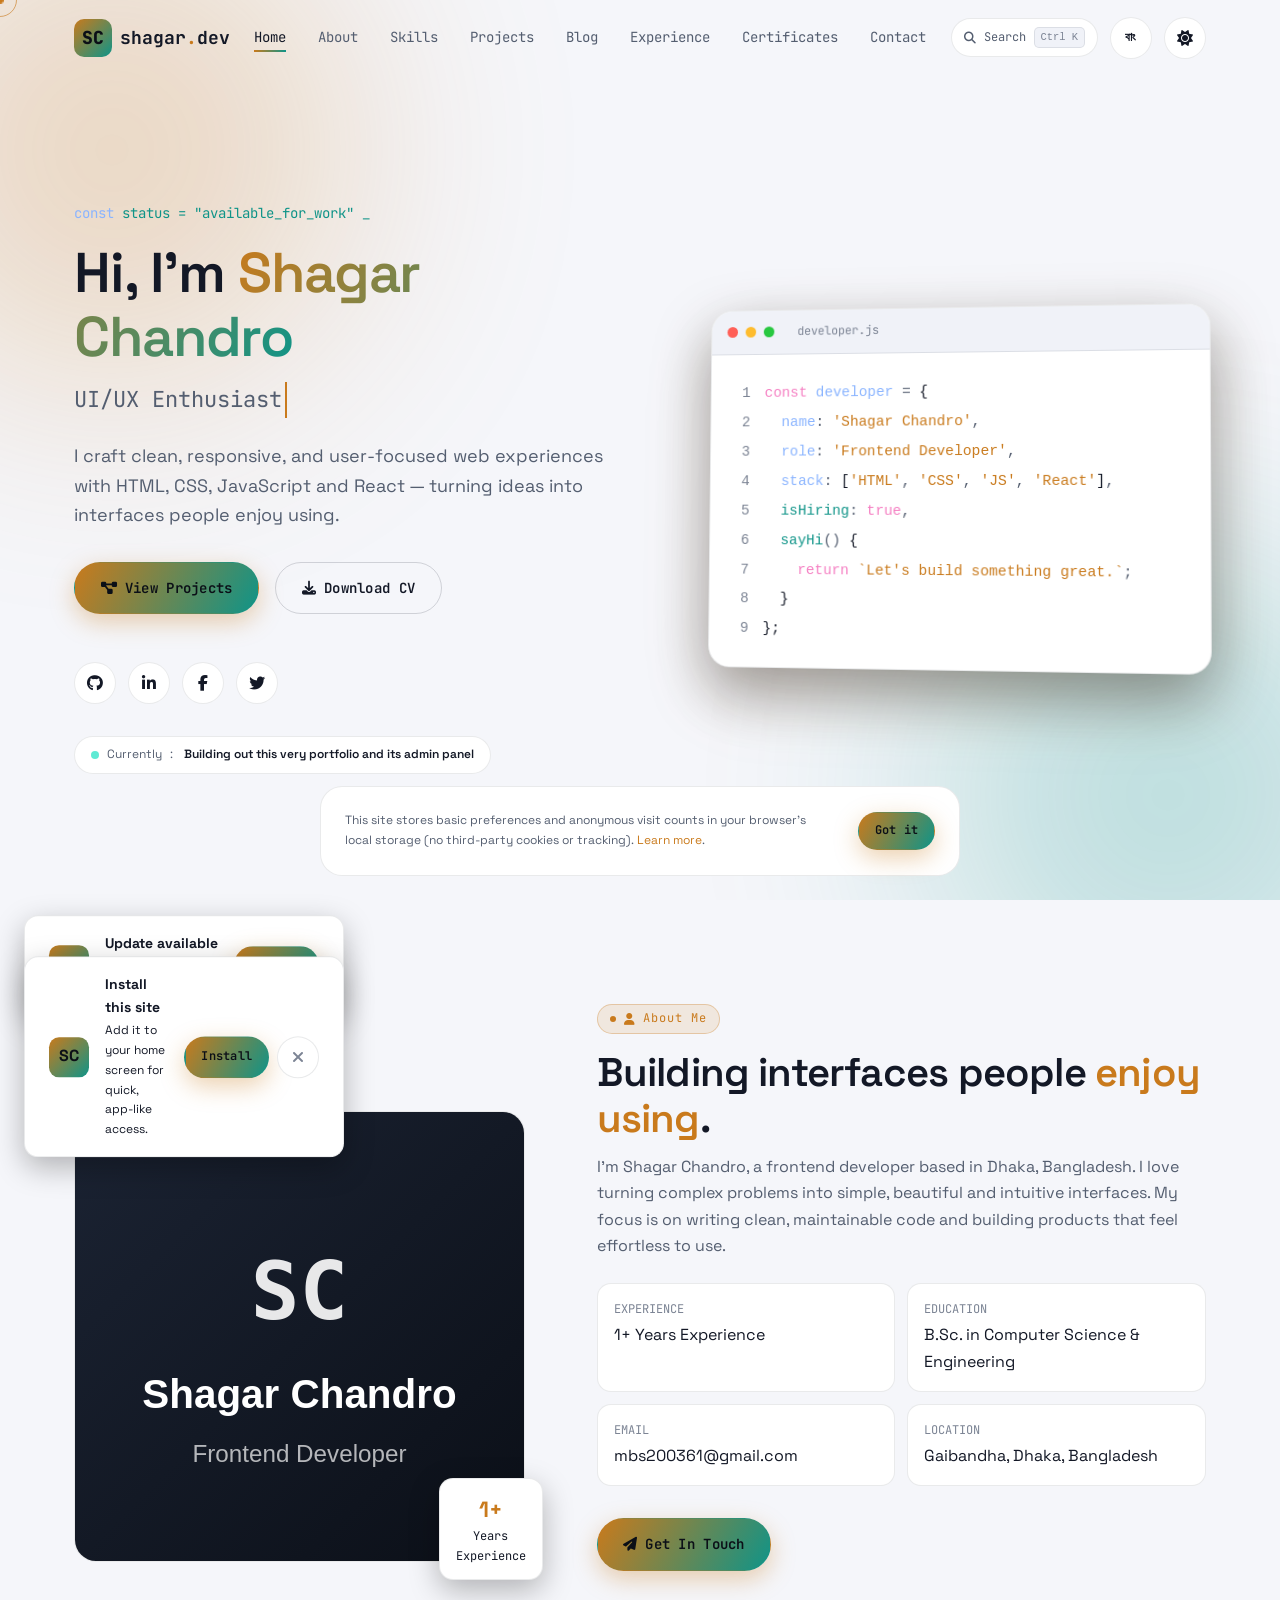
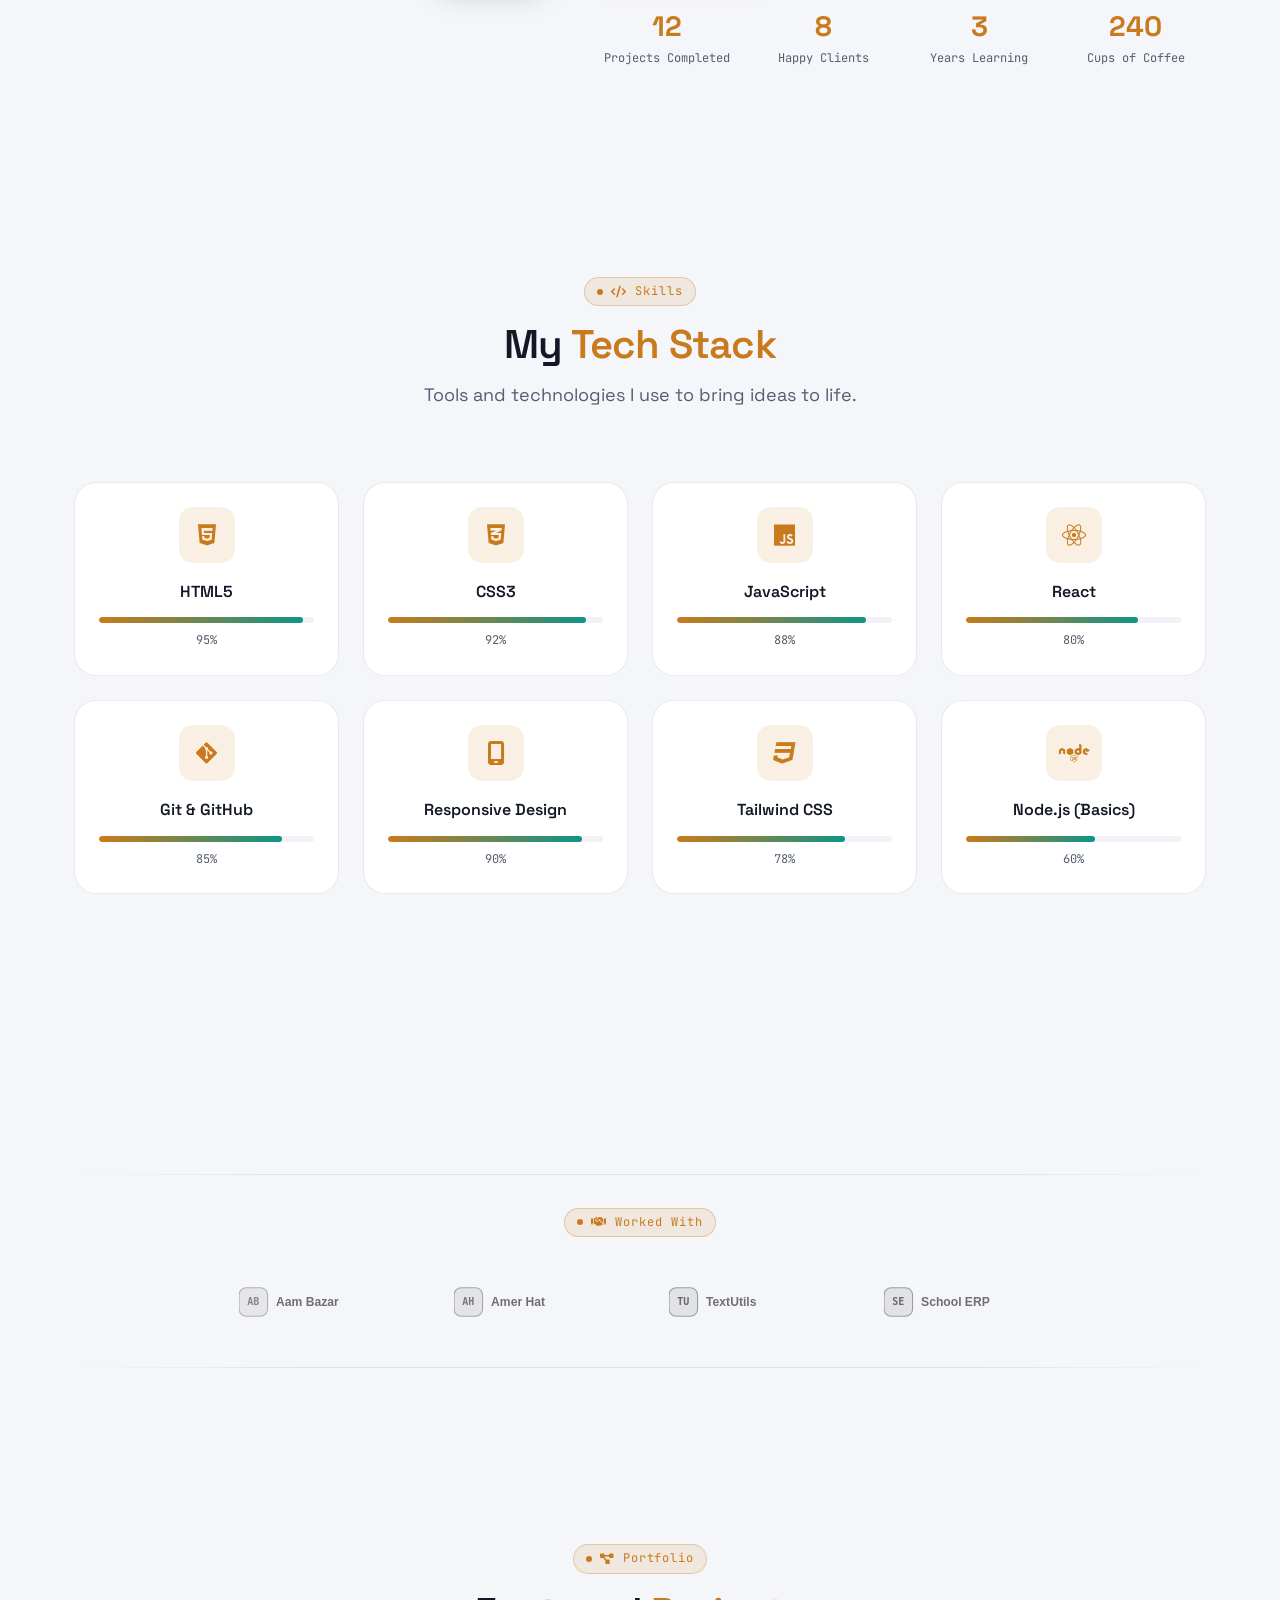
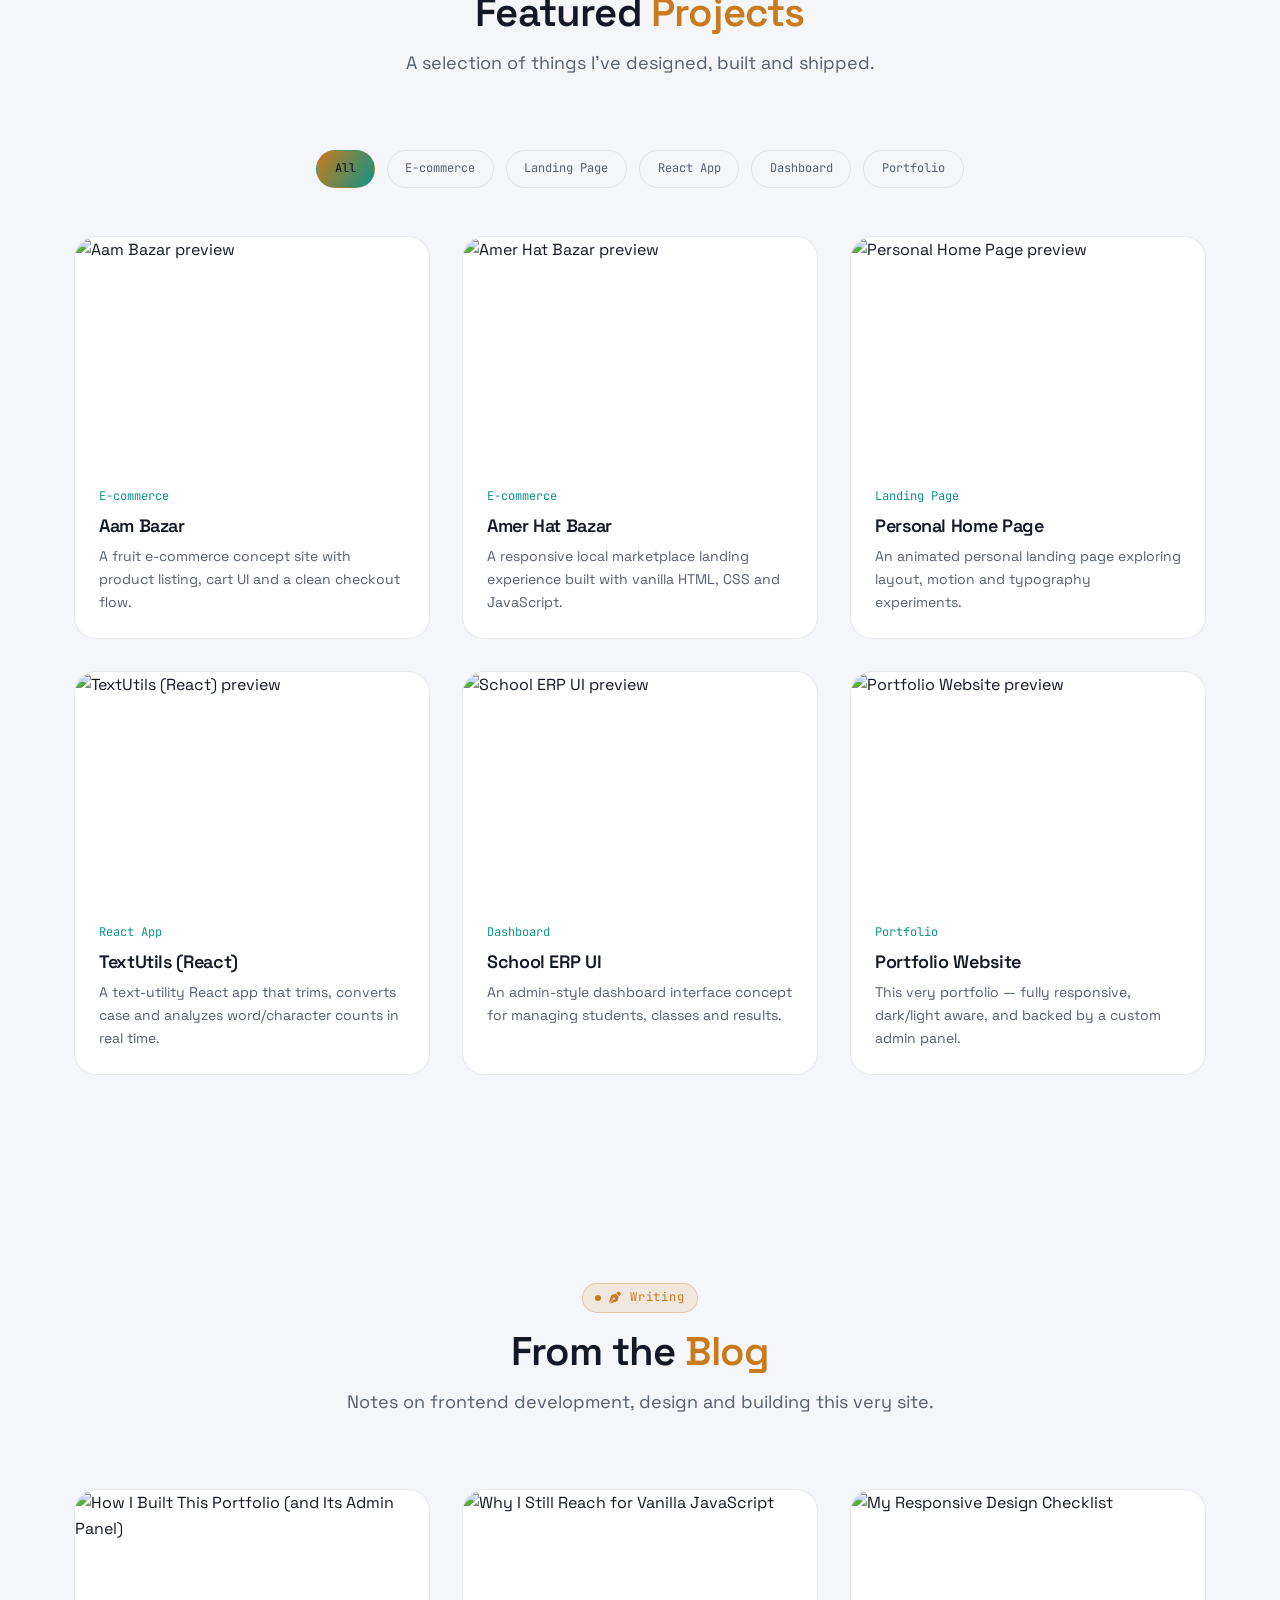
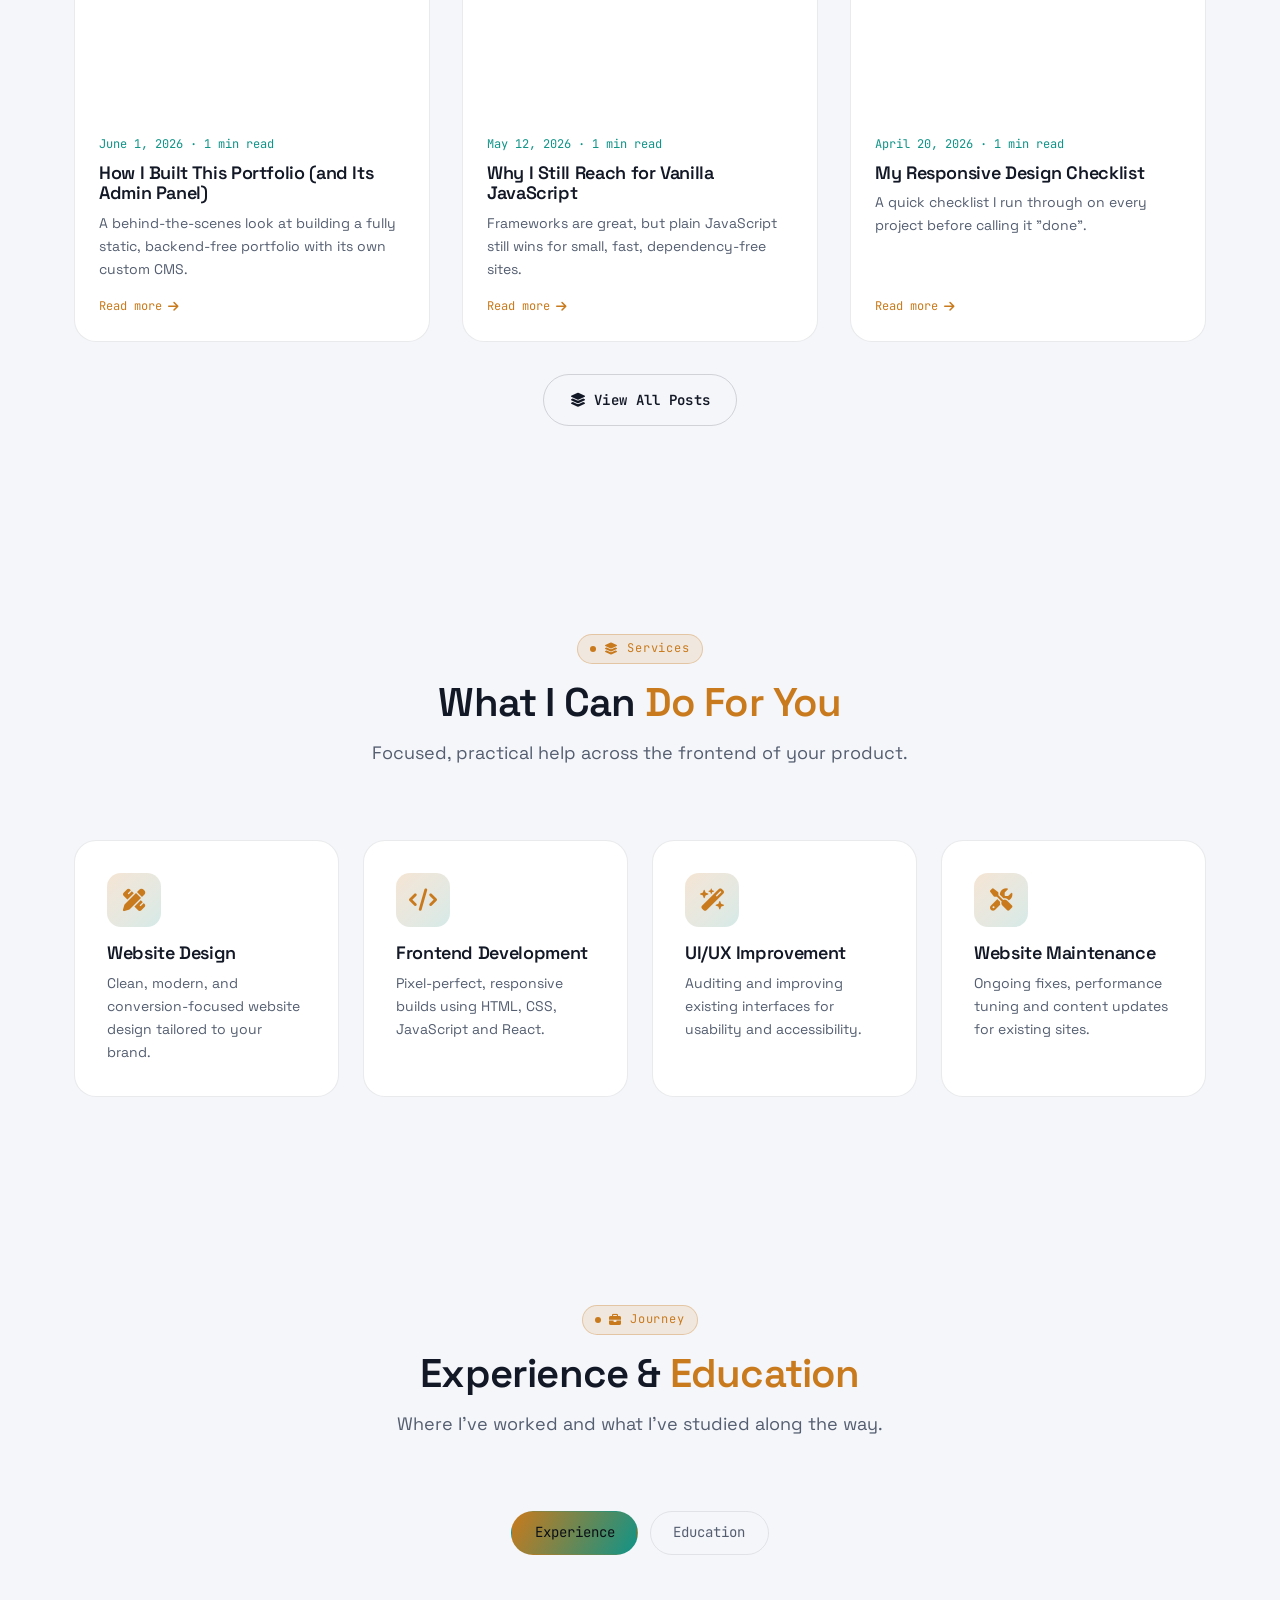
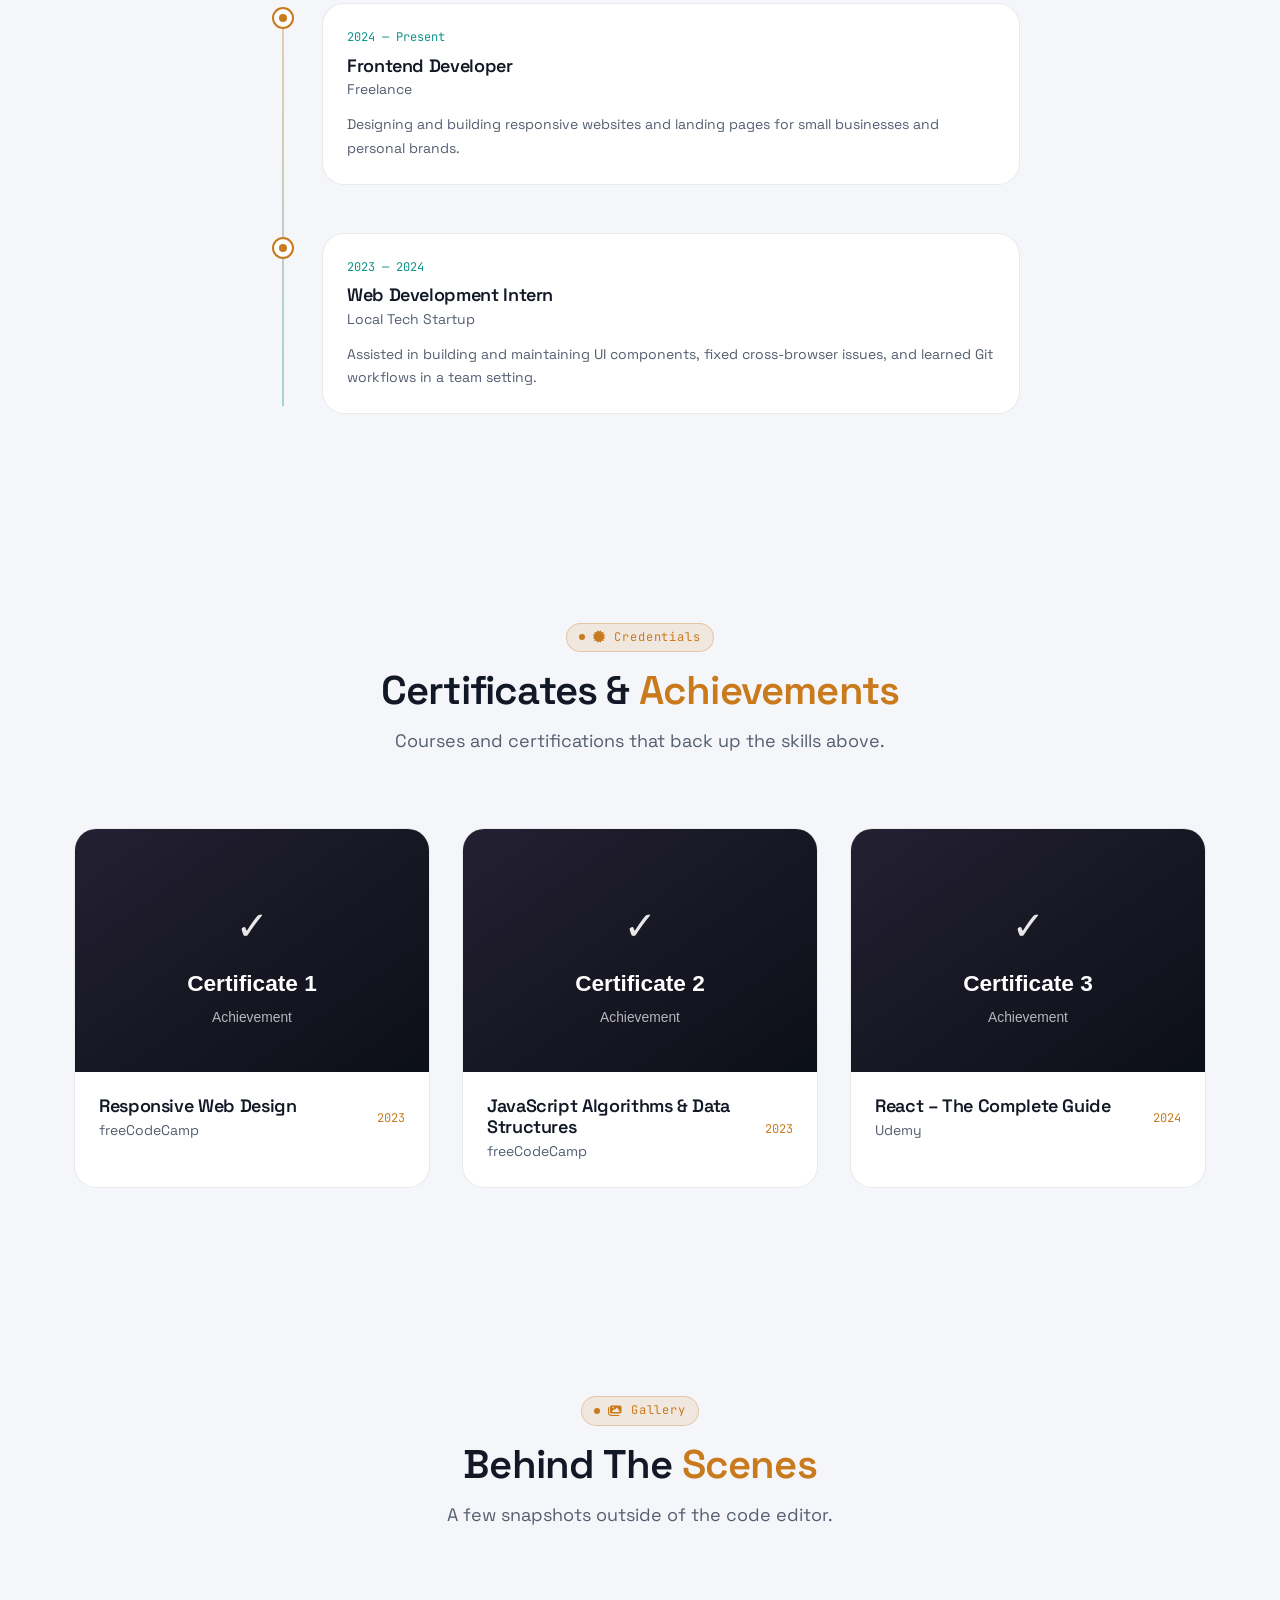
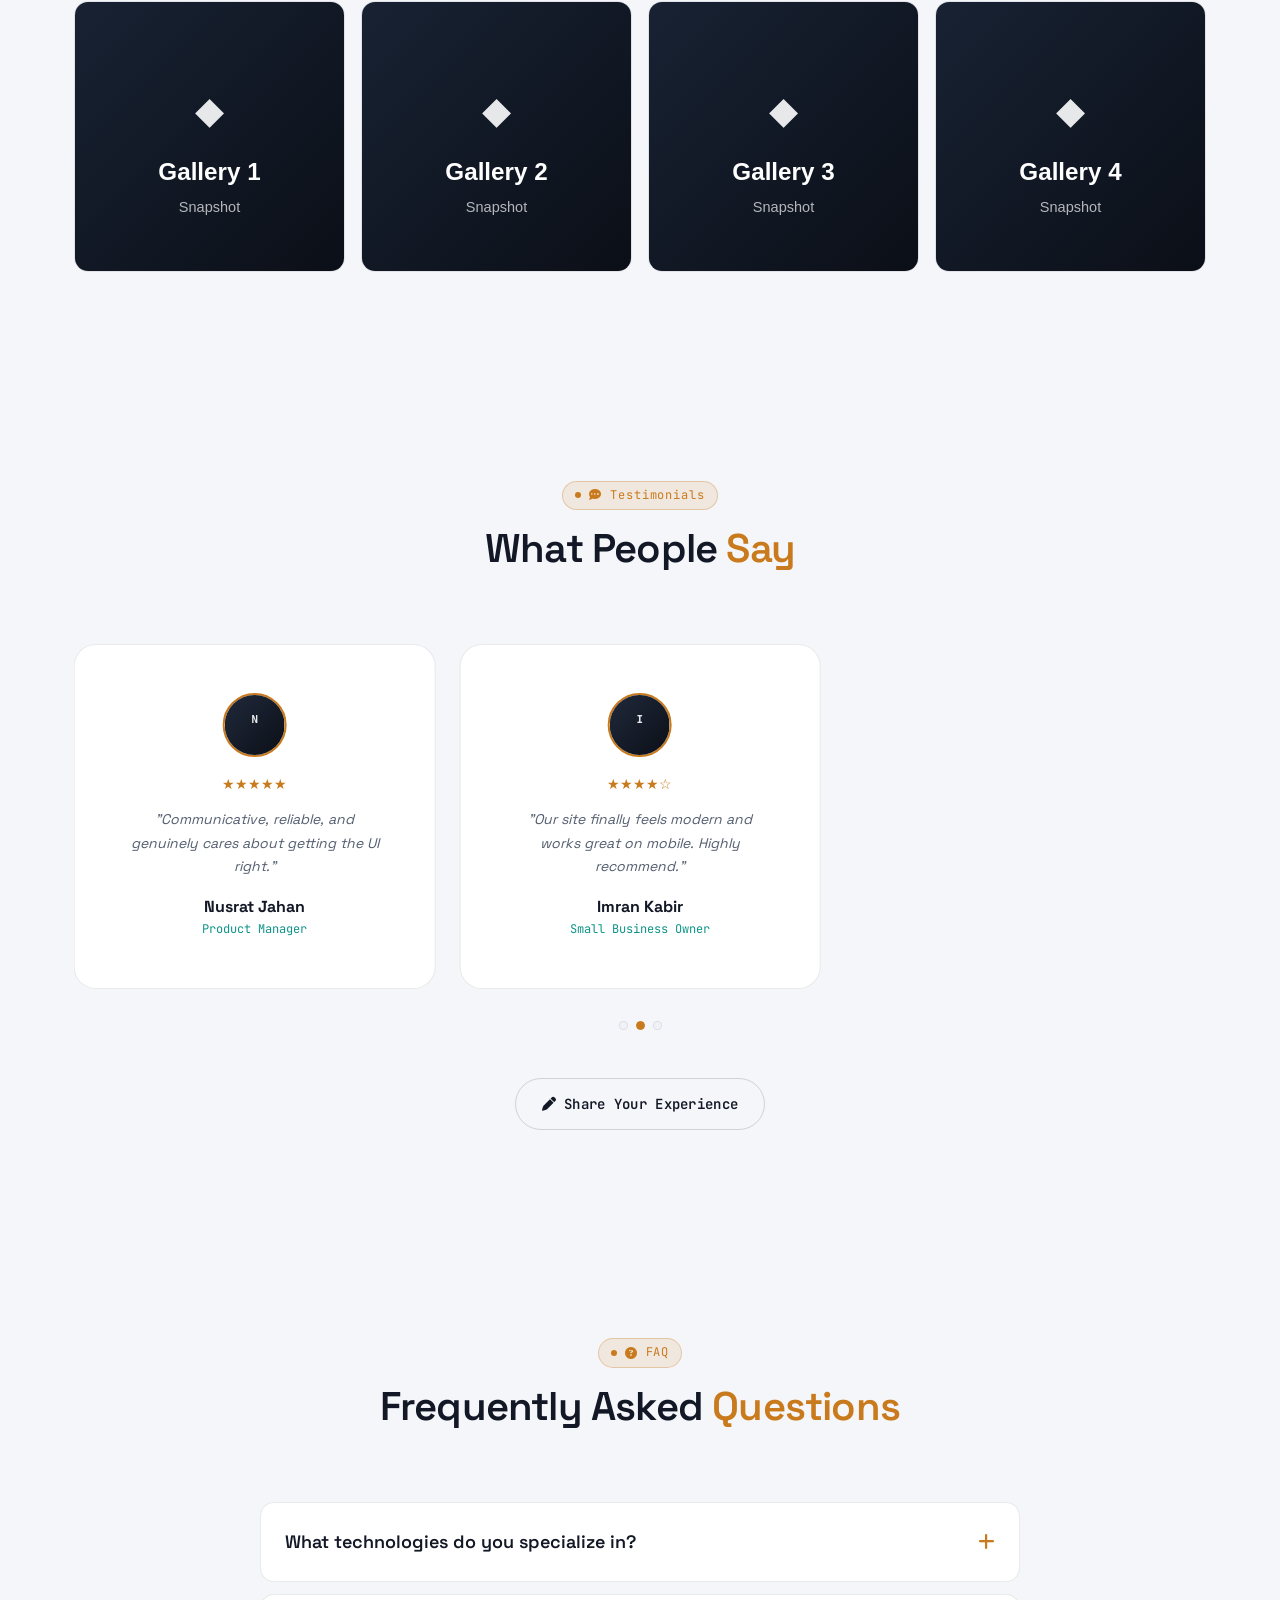
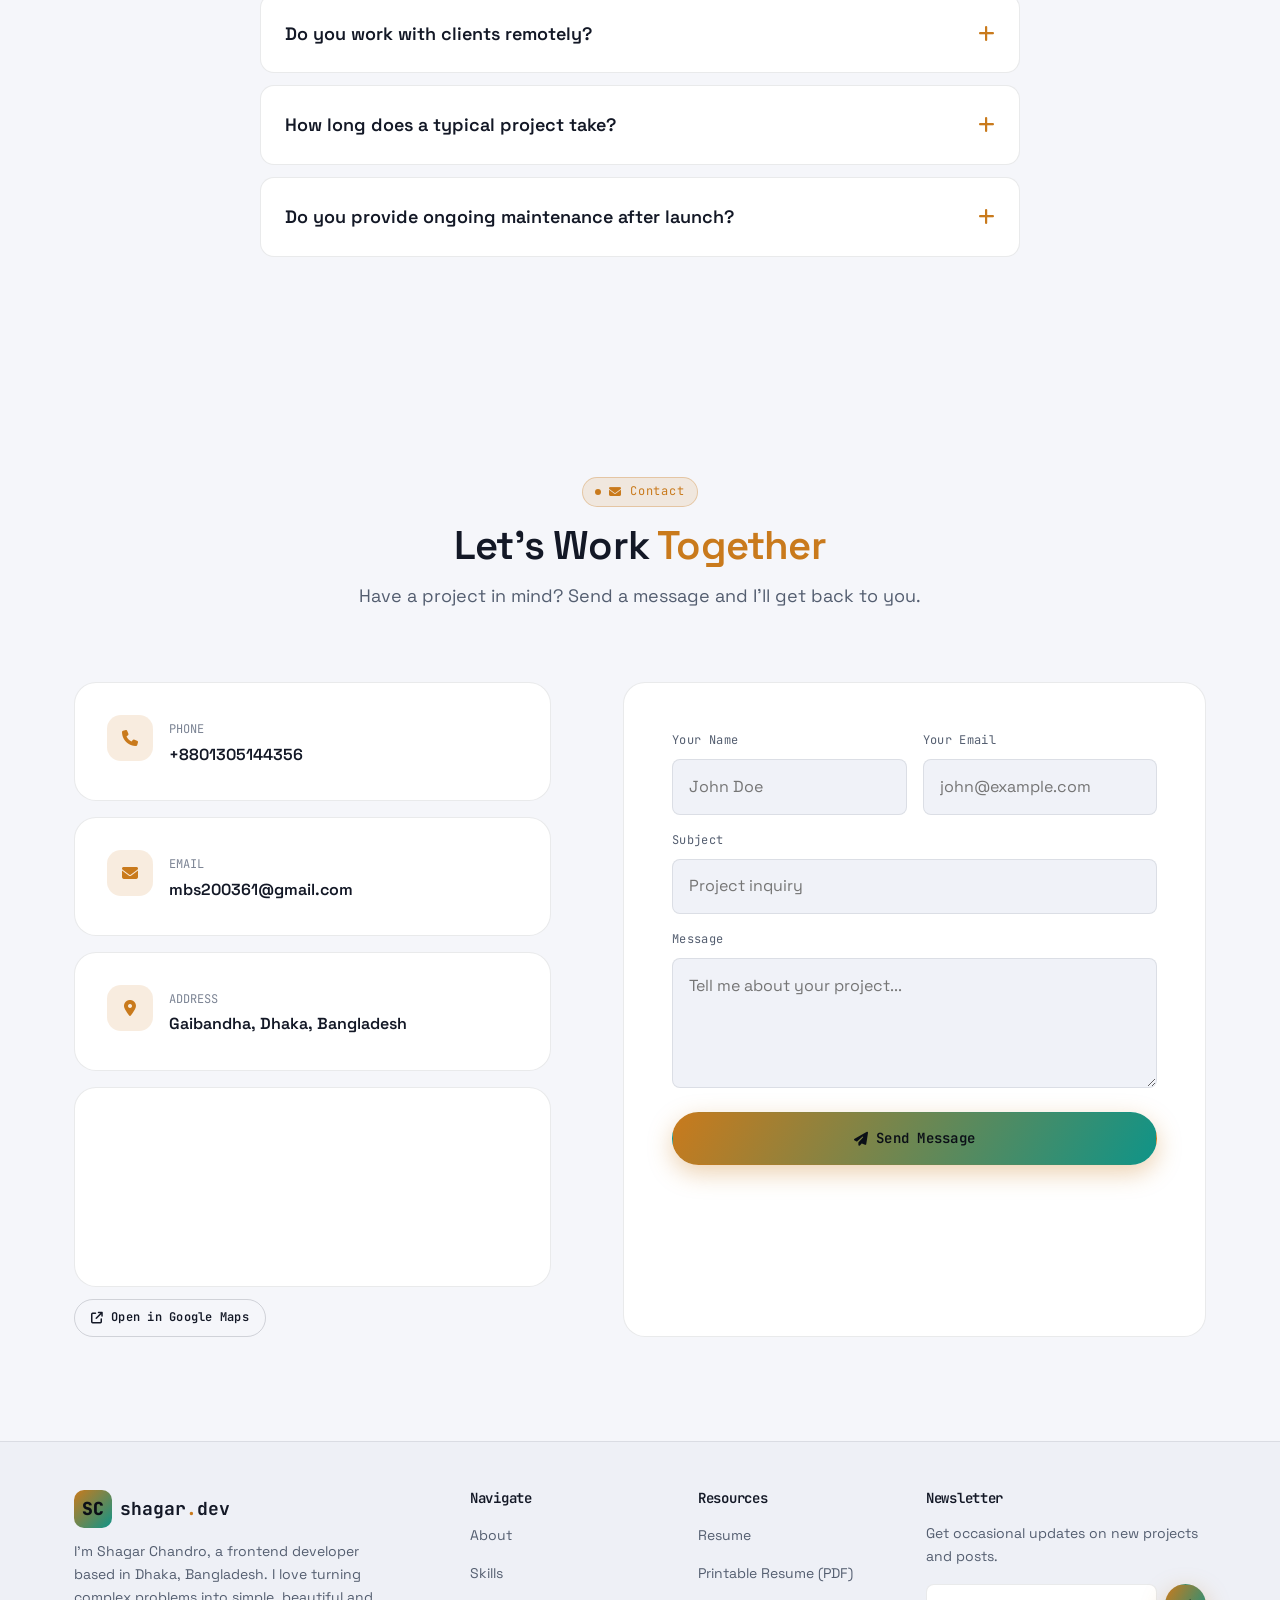
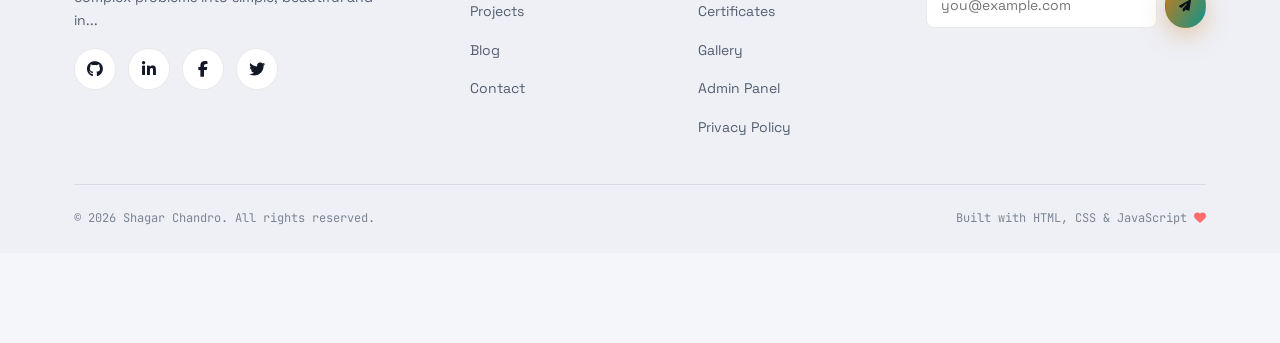
==== commit 317a53ba: "update system" ====
--- a/index.html
+++ b/index.html
@@ -392,7 +392,7 @@
             <div><span class="contact-info-label" data-i18n="contact.address">ADDRESS</span><br /><a class="contact-info-value contact-info-link" id="contactAddress" href="#" target="_blank" rel="noopener noreferrer"></a></div>
           </div>
           <div class="contact-map-frame card">
-            <iframe id="contactMapFrame" src="" title="Location map" loading="lazy" referrerpolicy="no-referrer-when-downgrade"></iframe>
+            <iframe id="contactMapFrame" title="Location map" loading="lazy" referrerpolicy="no-referrer-when-downgrade"></iframe>
           </div>
           <a id="contactMapLink" href="#" target="_blank" rel="noopener noreferrer" class="btn btn-outline btn-sm" style="margin-top:var(--sp-3)">
             <i class="fa-solid fa-arrow-up-right-from-square"></i> <span data-i18n="contact.mapLink">Open in Google Maps</span>
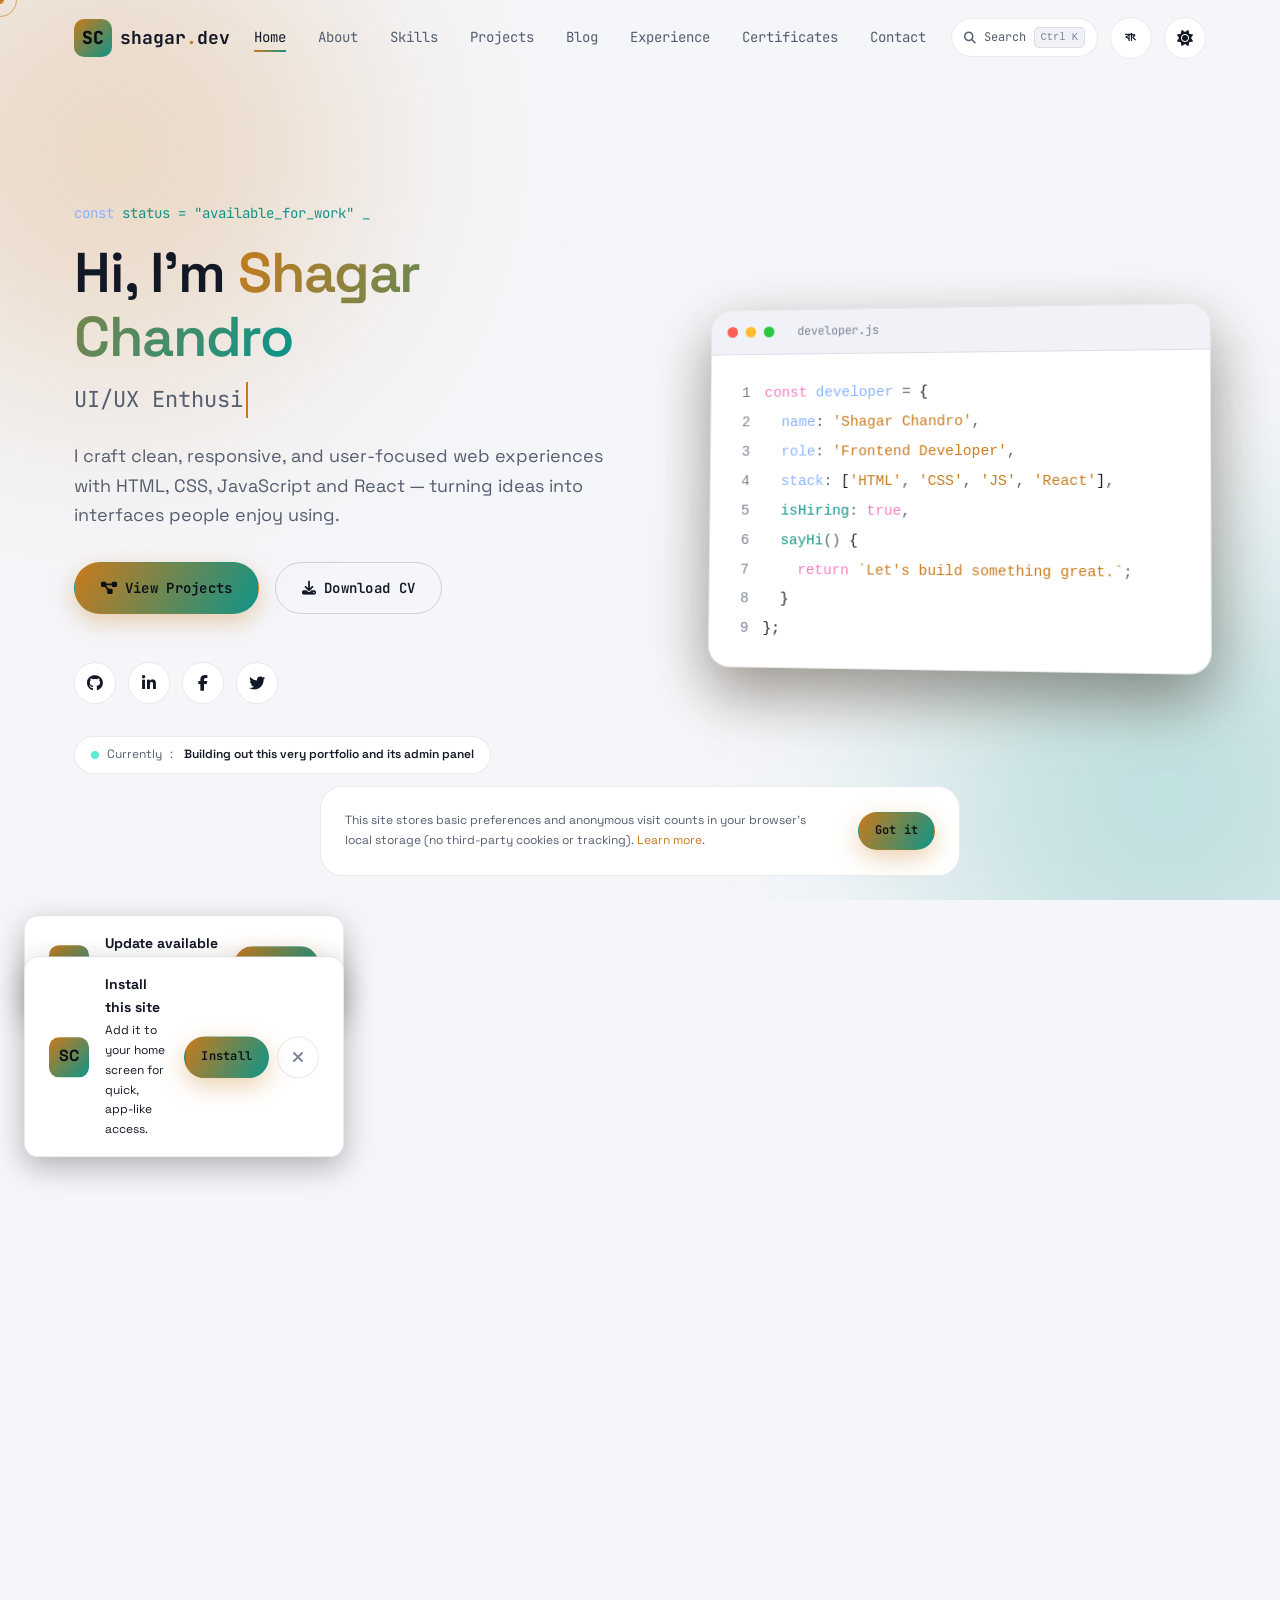
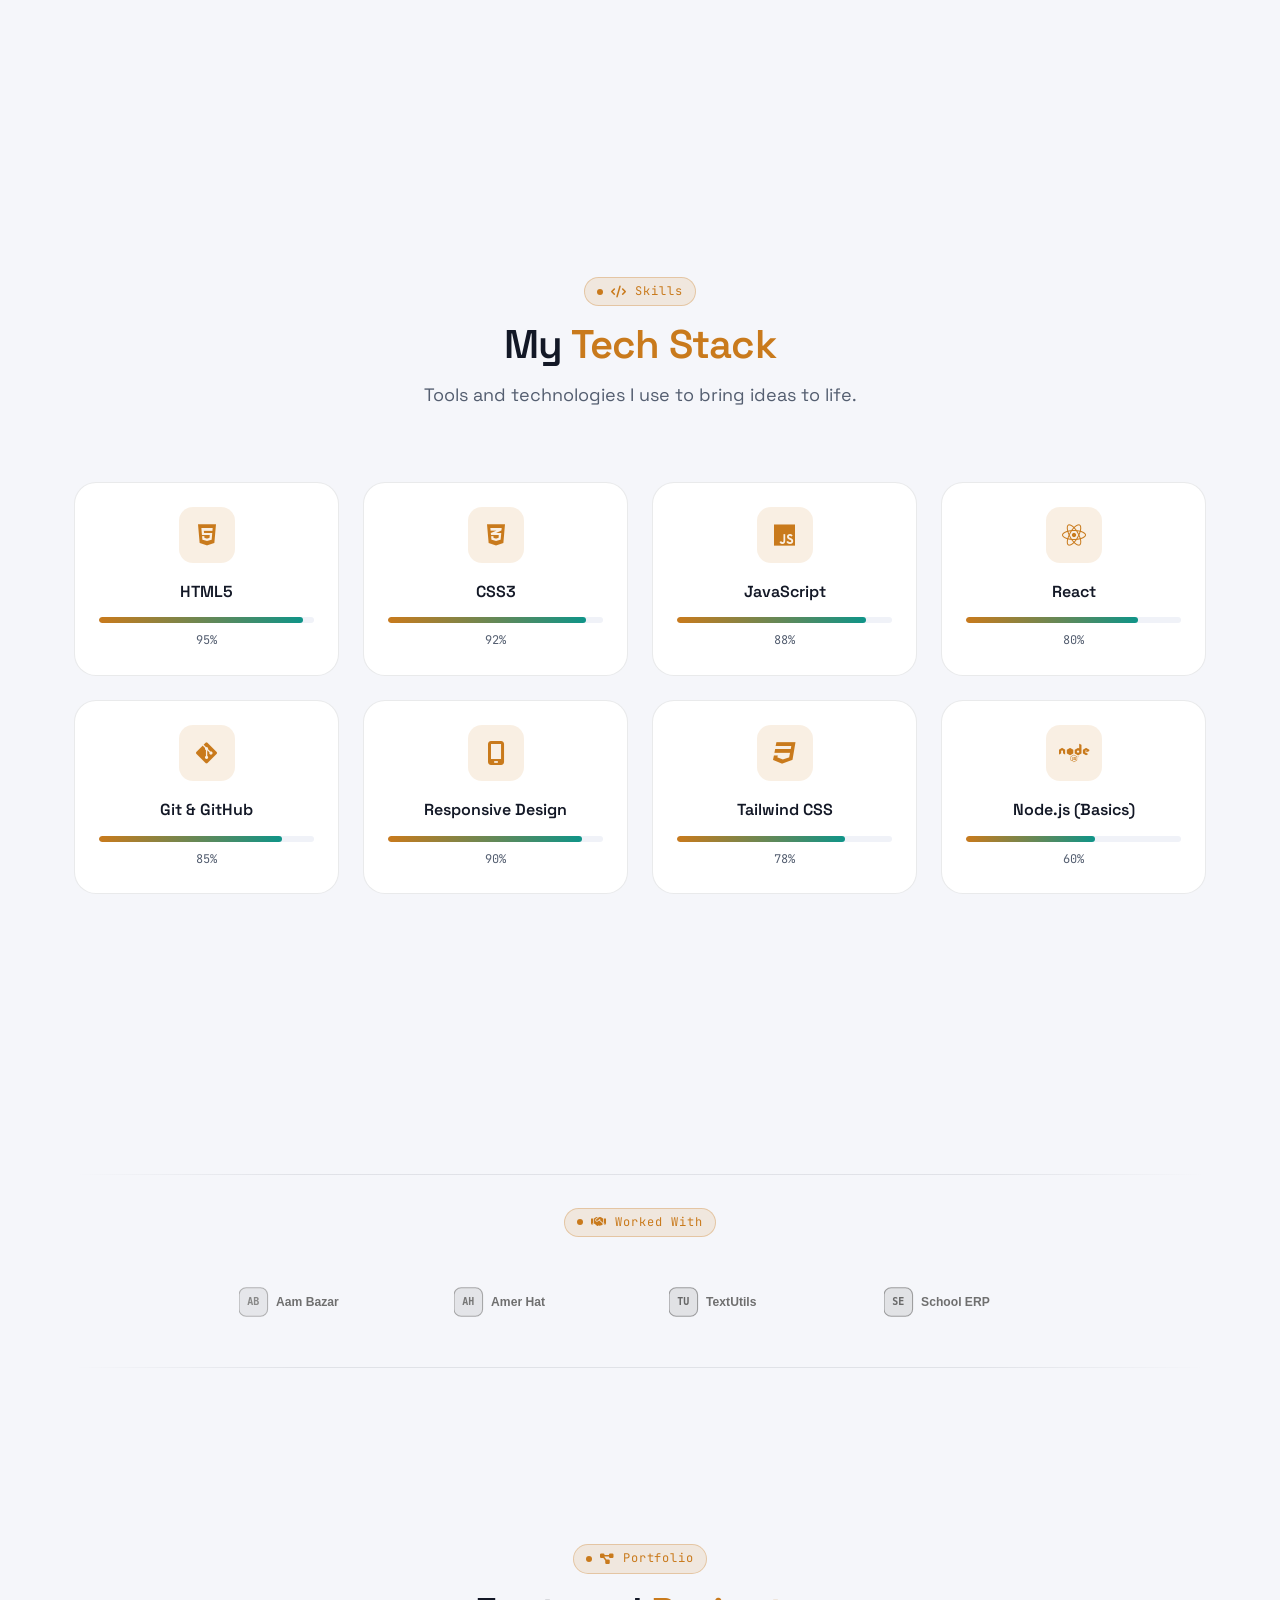
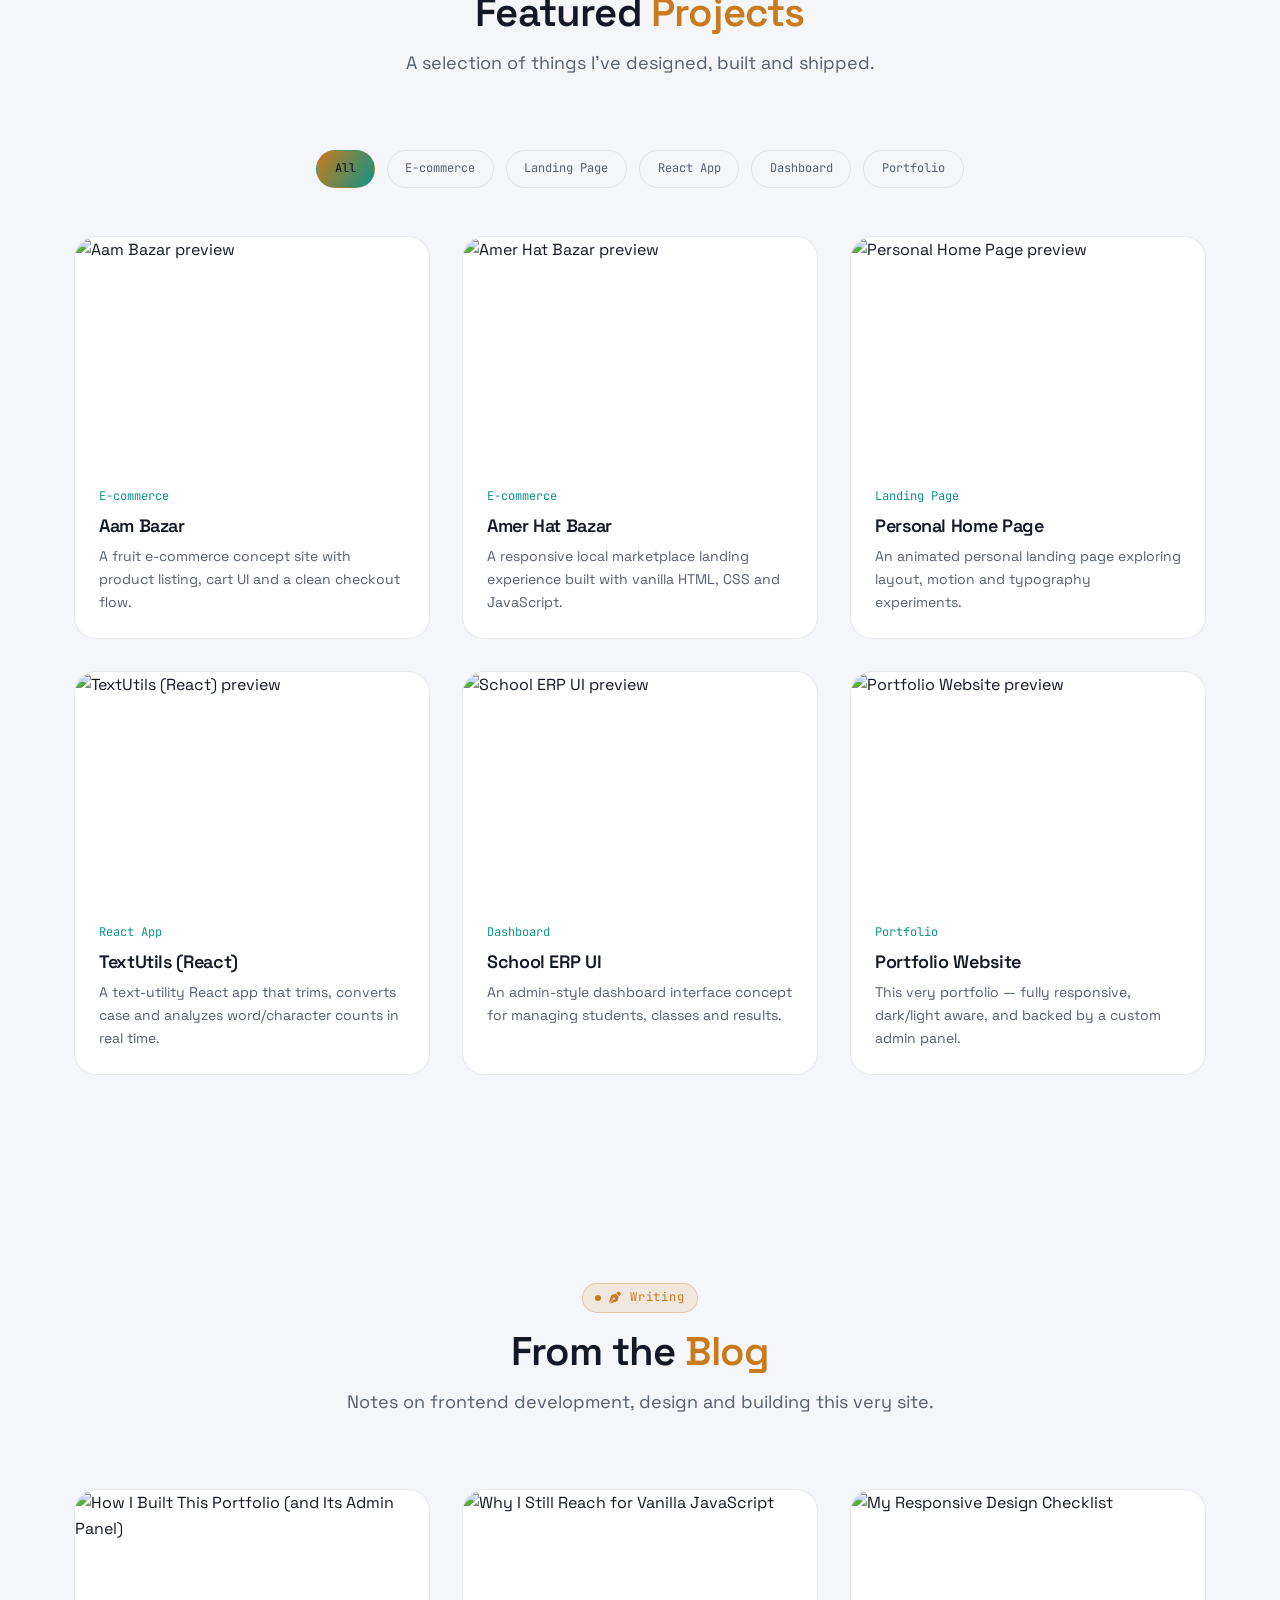
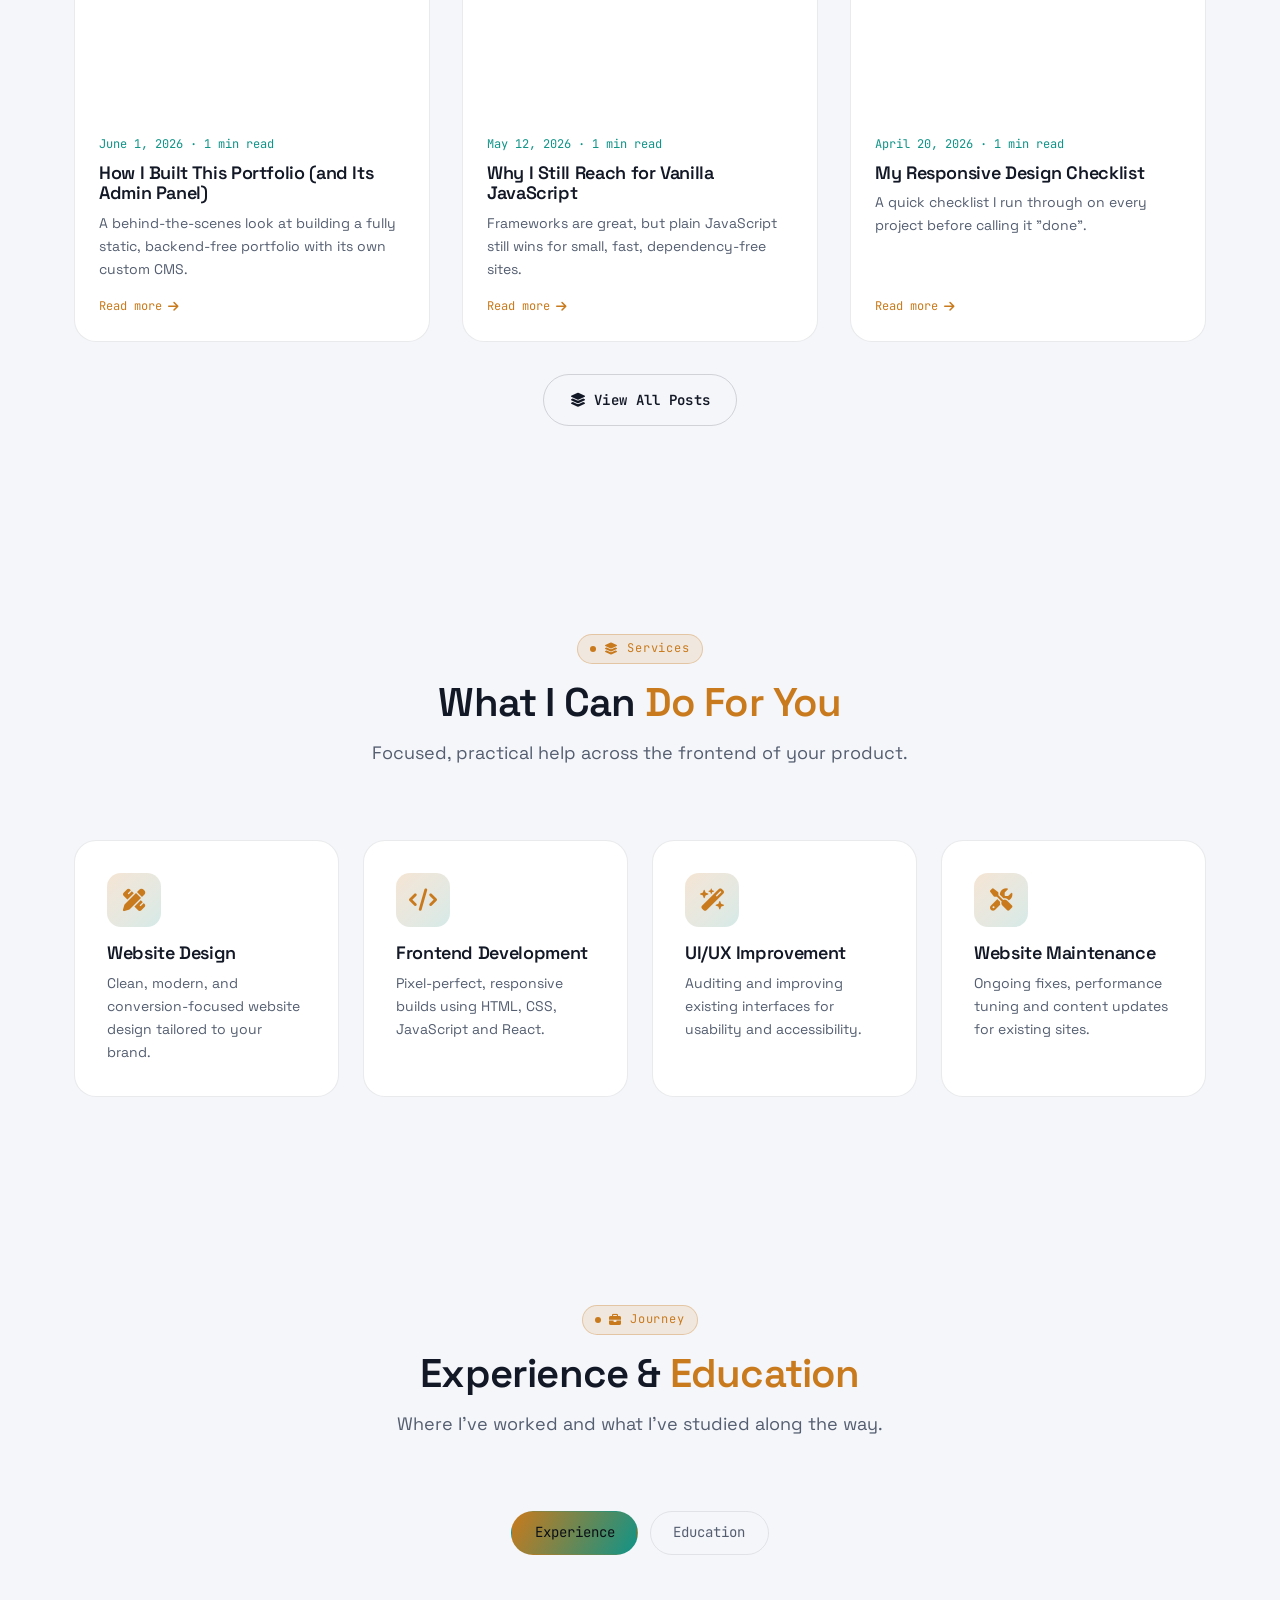
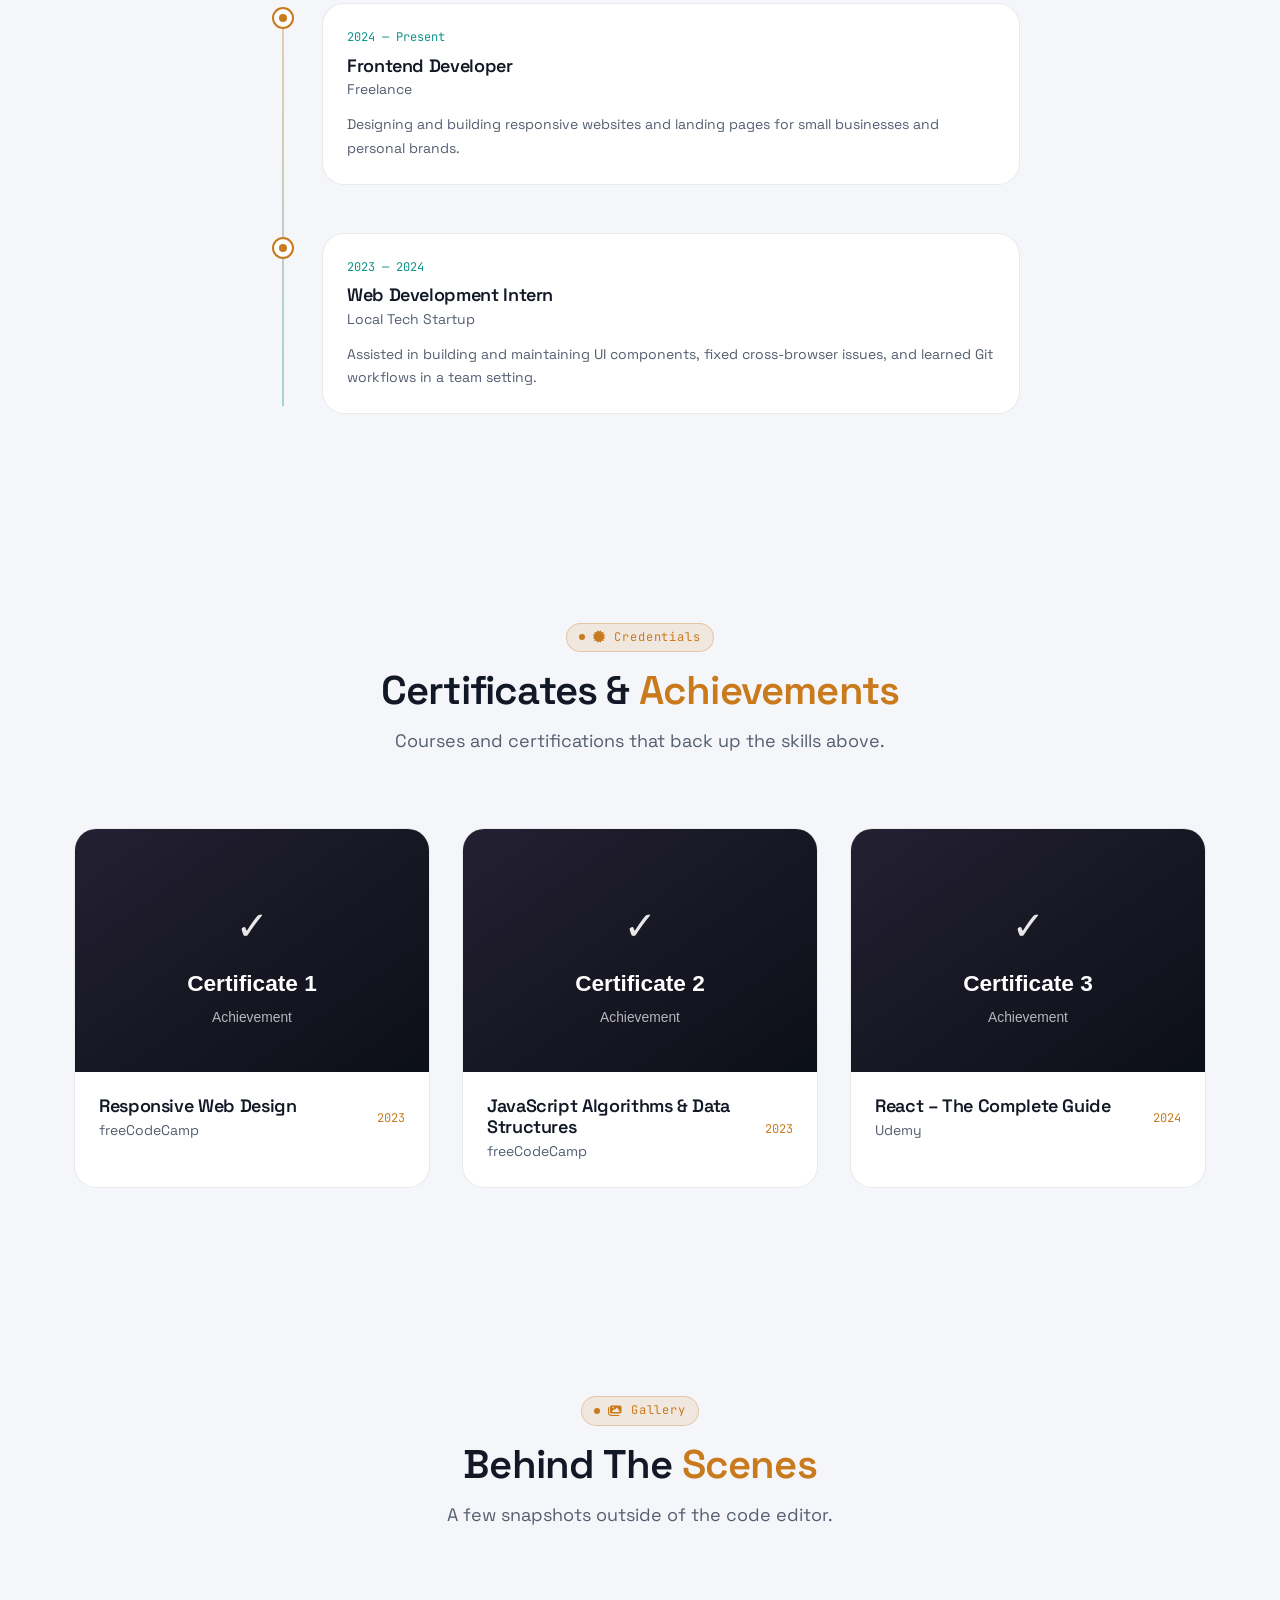
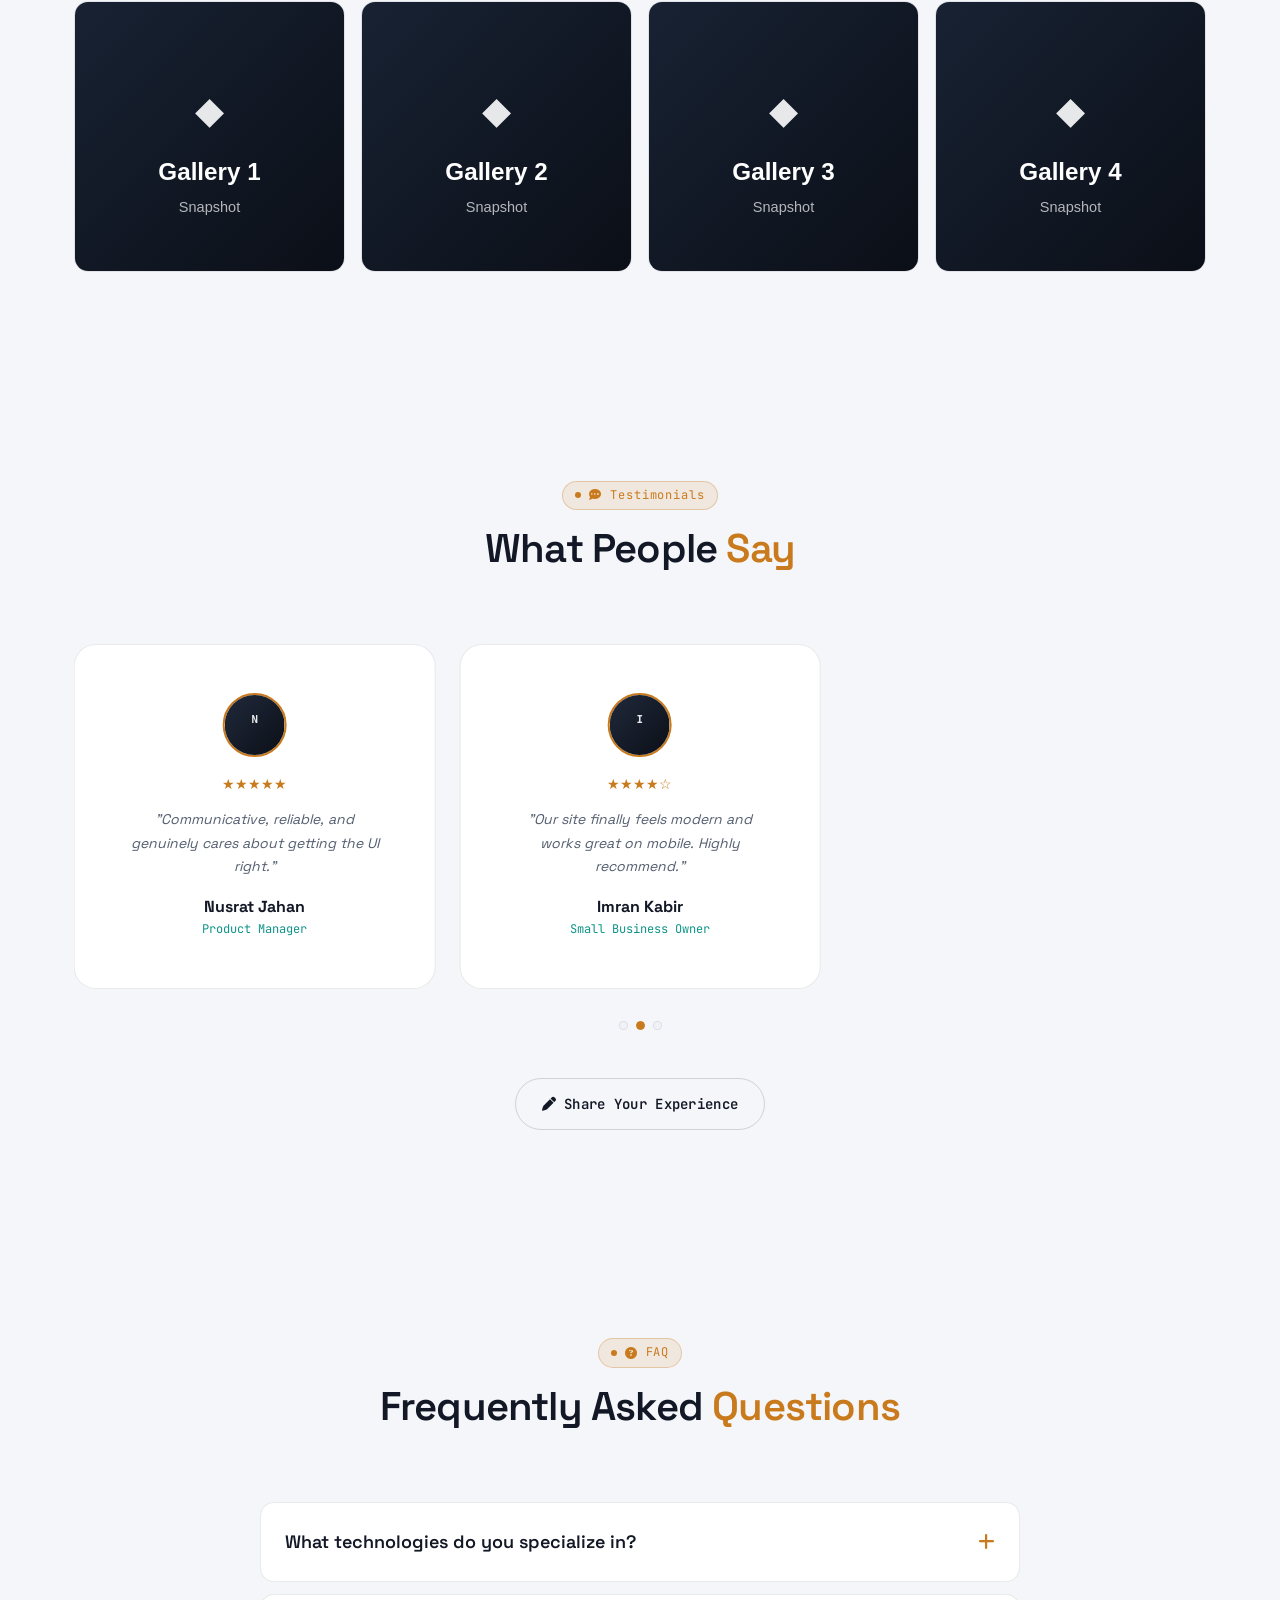
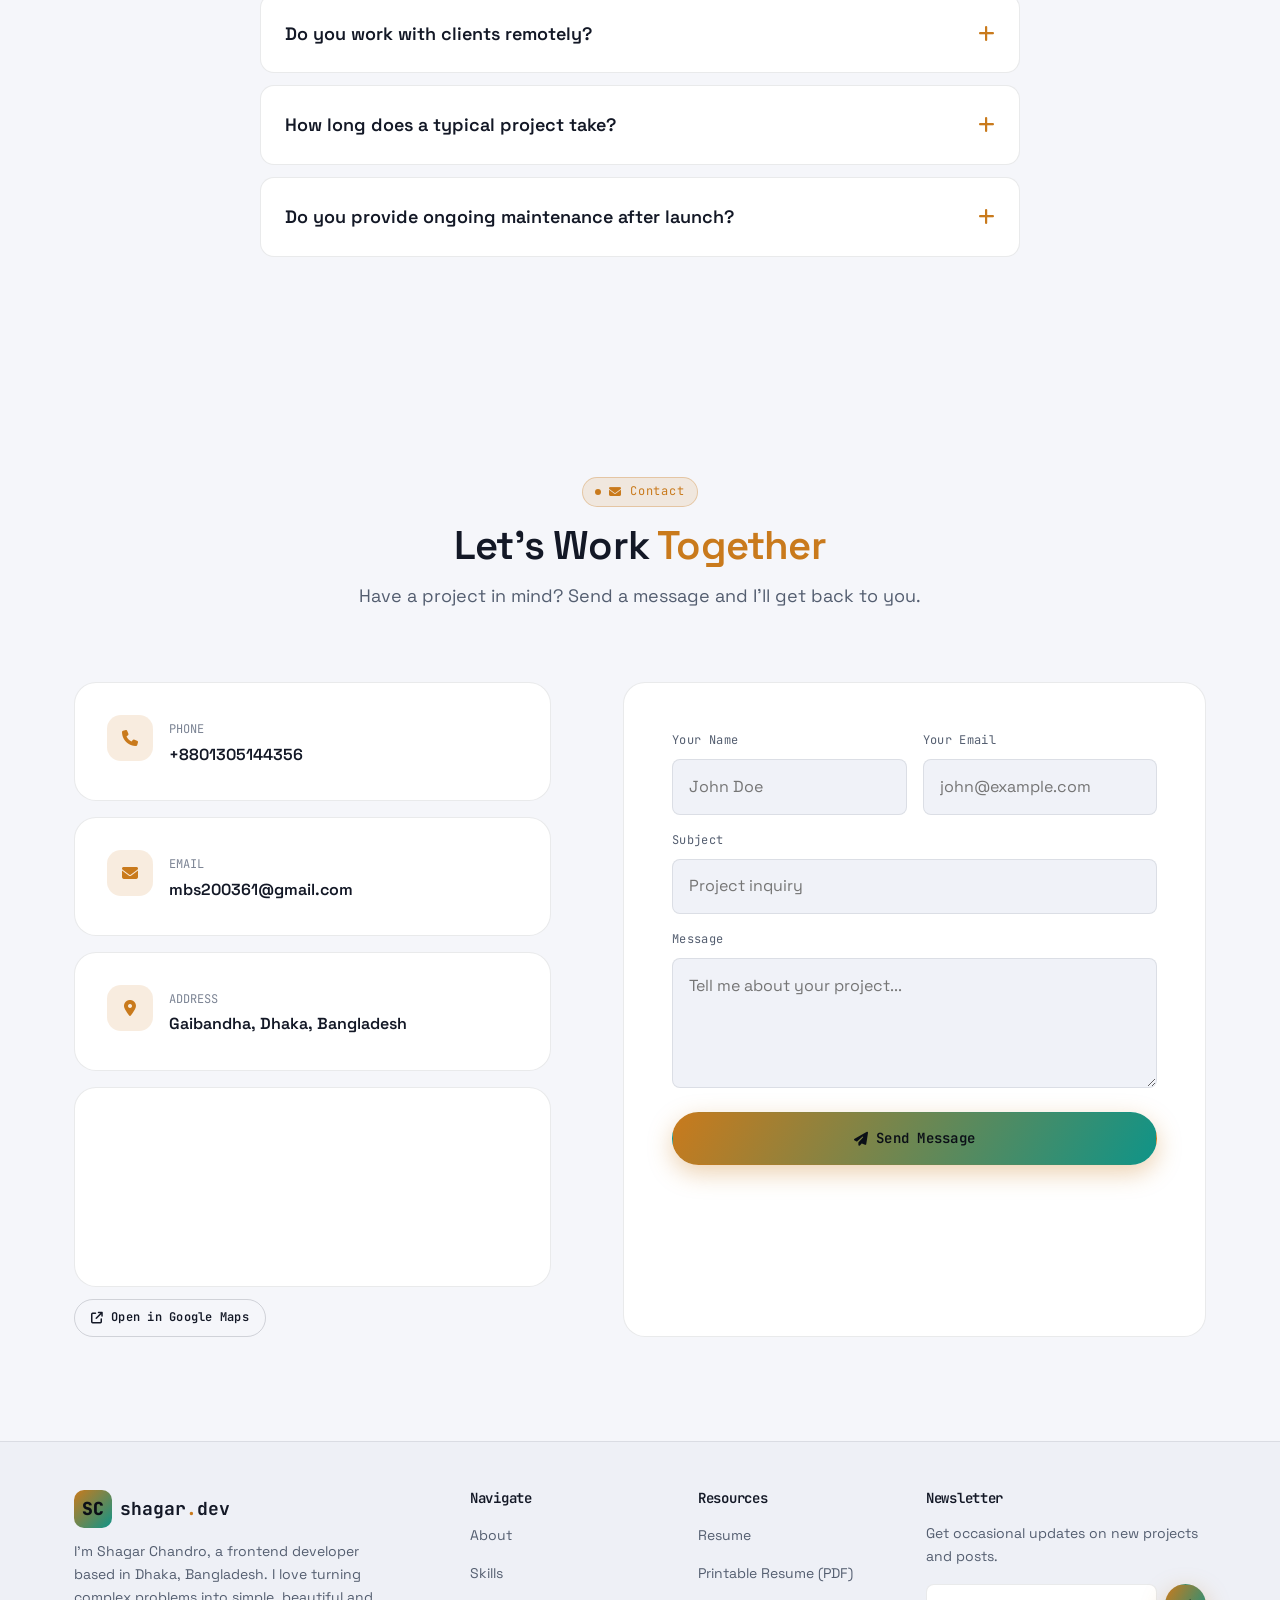
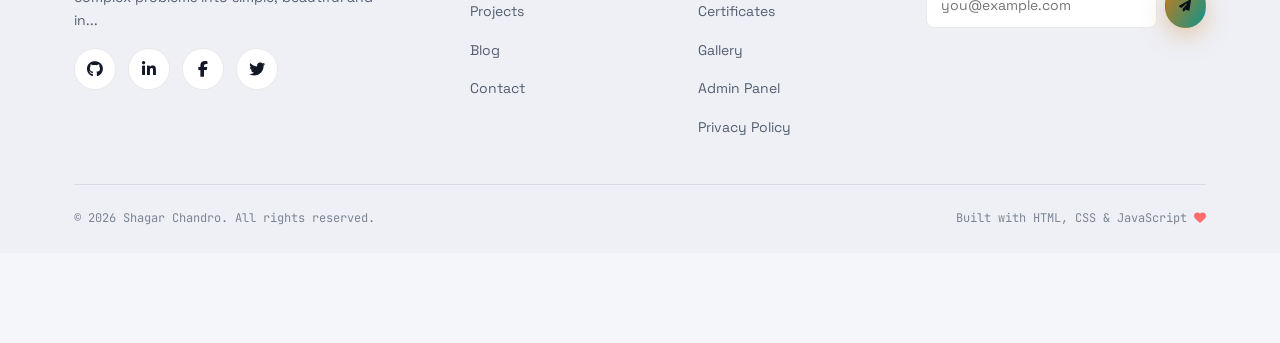
==== commit 5fa0e92f: "update system all device responsive" ====
--- a/index.html
+++ b/index.html
@@ -24,7 +24,8 @@
 <meta name="twitter:image" content="https://shagarchandro.github.io/shagarchandro-Portfolio/assets/images/og-image.png" />
 
 <link rel="icon" type="image/svg+xml" id="favicon-link" href="assets/images/profile/favicon.svg" />
-<link rel="apple-touch-icon" href="assets/images/profile/favicon.svg" />
+<link rel="icon" type="image/png" sizes="32x32" href="assets/images/profile/favicon-32.png" />
+<link rel="apple-touch-icon" href="assets/images/profile/apple-touch-icon.png" />
 <link rel="manifest" href="manifest.json" />
 <link rel="alternate" type="application/rss+xml" title="Blog RSS Feed" href="rss.xml" />
 <meta name="theme-color" content="#0b0f17" />
--- a/css/base.css
+++ b/css/base.css
@@ -184,6 +184,11 @@
   height: 6px;
   border-radius: 50%;
   background: var(--accent);
+  animation: eyebrowPulse 2s ease-in-out infinite;
+}
+@keyframes eyebrowPulse {
+  0%, 100% { opacity: 1; transform: scale(1); }
+  50% { opacity: 0.5; transform: scale(0.7); }
 }
 
 .section-title {
@@ -201,8 +206,10 @@
 }
 
 .text-gradient {
-  background: linear-gradient(120deg, var(--accent), var(--accent-2));
+  background: linear-gradient(120deg, var(--accent), var(--accent-2), var(--accent));
+  background-size: 200% auto;
   -webkit-background-clip: text;
   background-clip: text;
   color: transparent;
-}
+  animation: gradientShift 6s ease-in-out infinite;
+}
--- a/css/components.css
+++ b/css/components.css
@@ -17,6 +17,9 @@
   transition: transform var(--dur-fast) var(--ease), box-shadow var(--dur-fast) var(--ease), background var(--dur-fast) var(--ease), border-color var(--dur-fast) var(--ease);
   border: 1px solid transparent;
   white-space: nowrap;
+  position: relative;
+  overflow: hidden;
+  isolation: isolate;
 }
 
 .btn-primary {
@@ -27,6 +30,21 @@
 .btn-primary:hover {
   transform: translateY(-3px);
   box-shadow: 0 14px 34px color-mix(in srgb, var(--accent) 45%, transparent);
+}
+/* Light sweeps across the button on hover — a quick, one-shot shine rather
+   than a looping effect, so it reads as a response to the cursor. */
+.btn-primary::after {
+  content: '';
+  position: absolute;
+  inset: 0;
+  background: linear-gradient(115deg, transparent 20%, rgba(255, 255, 255, 0.35) 50%, transparent 80%);
+  transform: translateX(-120%);
+  transition: transform 0.65s var(--ease);
+  pointer-events: none;
+  z-index: 1;
+}
+.btn-primary:hover::after {
+  transform: translateX(120%);
 }
 
 .btn-outline {
@@ -439,6 +457,12 @@
   opacity: 0.25;
   z-index: 0;
   pointer-events: none;
+  animation: orbBreathe 8s ease-in-out infinite;
+}
+.hero .glow-orb.g2 { animation-delay: -4s; }
+@keyframes orbBreathe {
+  0%, 100% { opacity: 0.2; }
+  50% { opacity: 0.34; }
 }
 
 /* ---------- Back-to-top progress ring container ---------- */
--- a/css/premium.css
+++ b/css/premium.css
@@ -630,11 +630,39 @@
   object-fit: contain;
 }
 
+/* ---------- Client logo strip: continuous marquee (6+ logos) ---------- */
+.clients-track-marquee {
+  display: flex;
+  flex-wrap: nowrap;
+  justify-content: flex-start;
+  overflow: hidden;
+  width: 100%;
+  /* Fade the edges so logos don't appear to cut off abruptly. */
+  mask-image: linear-gradient(90deg, transparent, #000 8%, #000 92%, transparent);
+  -webkit-mask-image: linear-gradient(90deg, transparent, #000 8%, #000 92%, transparent);
+}
+.clients-marquee-group {
+  display: flex;
+  align-items: center;
+  gap: var(--sp-5);
+  flex-shrink: 0;
+  padding-right: var(--sp-5);
+  animation: clientsMarquee 28s linear infinite;
+}
+.clients-track-marquee:hover .clients-marquee-group {
+  animation-play-state: paused;
+}
+@keyframes clientsMarquee {
+  from { transform: translateX(0); }
+  to { transform: translateX(-100%); }
+}
+
 @media (max-width: 680px) {
   .lang-toggle .lang-toggle-full { display: none; }
   .clients-track { gap: var(--sp-4); }
   .client-logo-card { padding: var(--sp-2) var(--sp-3); }
   .client-logo { height: 32px; }
+  .clients-marquee-group { animation-duration: 18s; }
 }
 
 /* ---------- Footer newsletter signup ---------- */
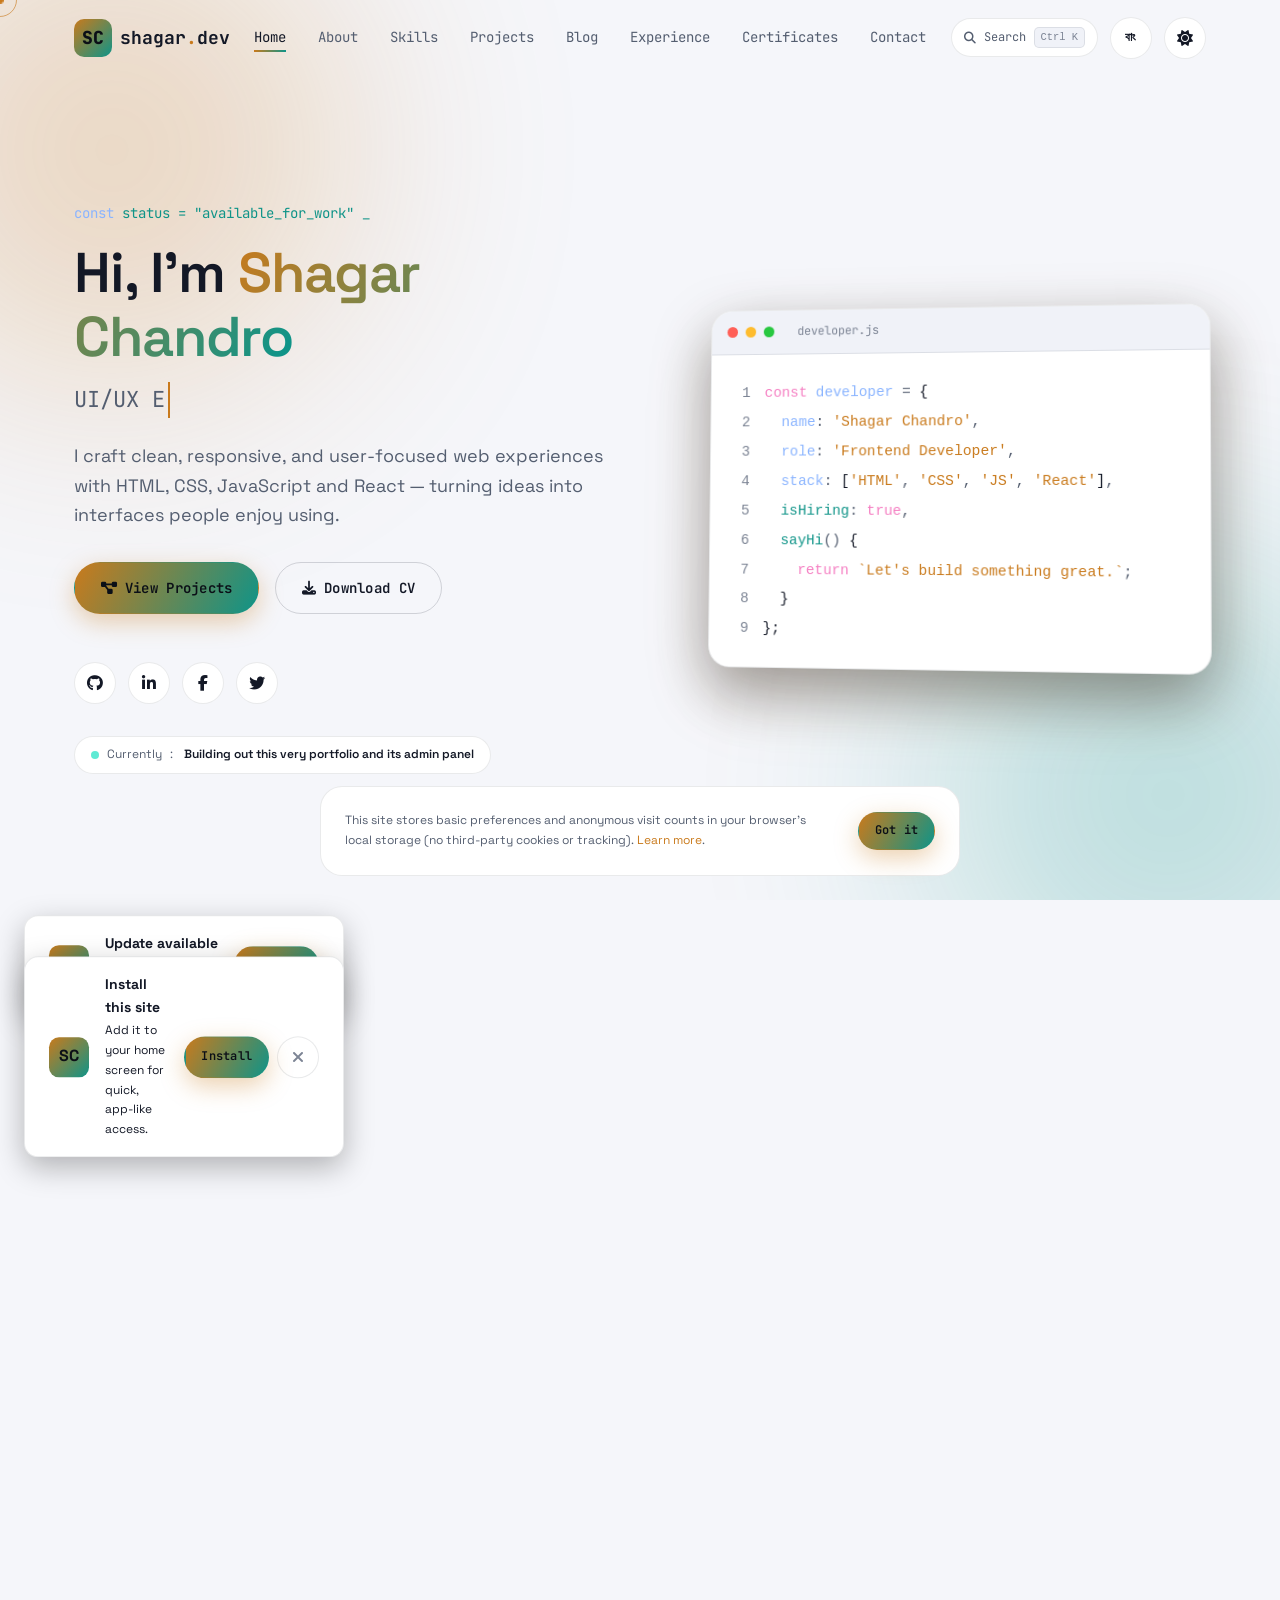
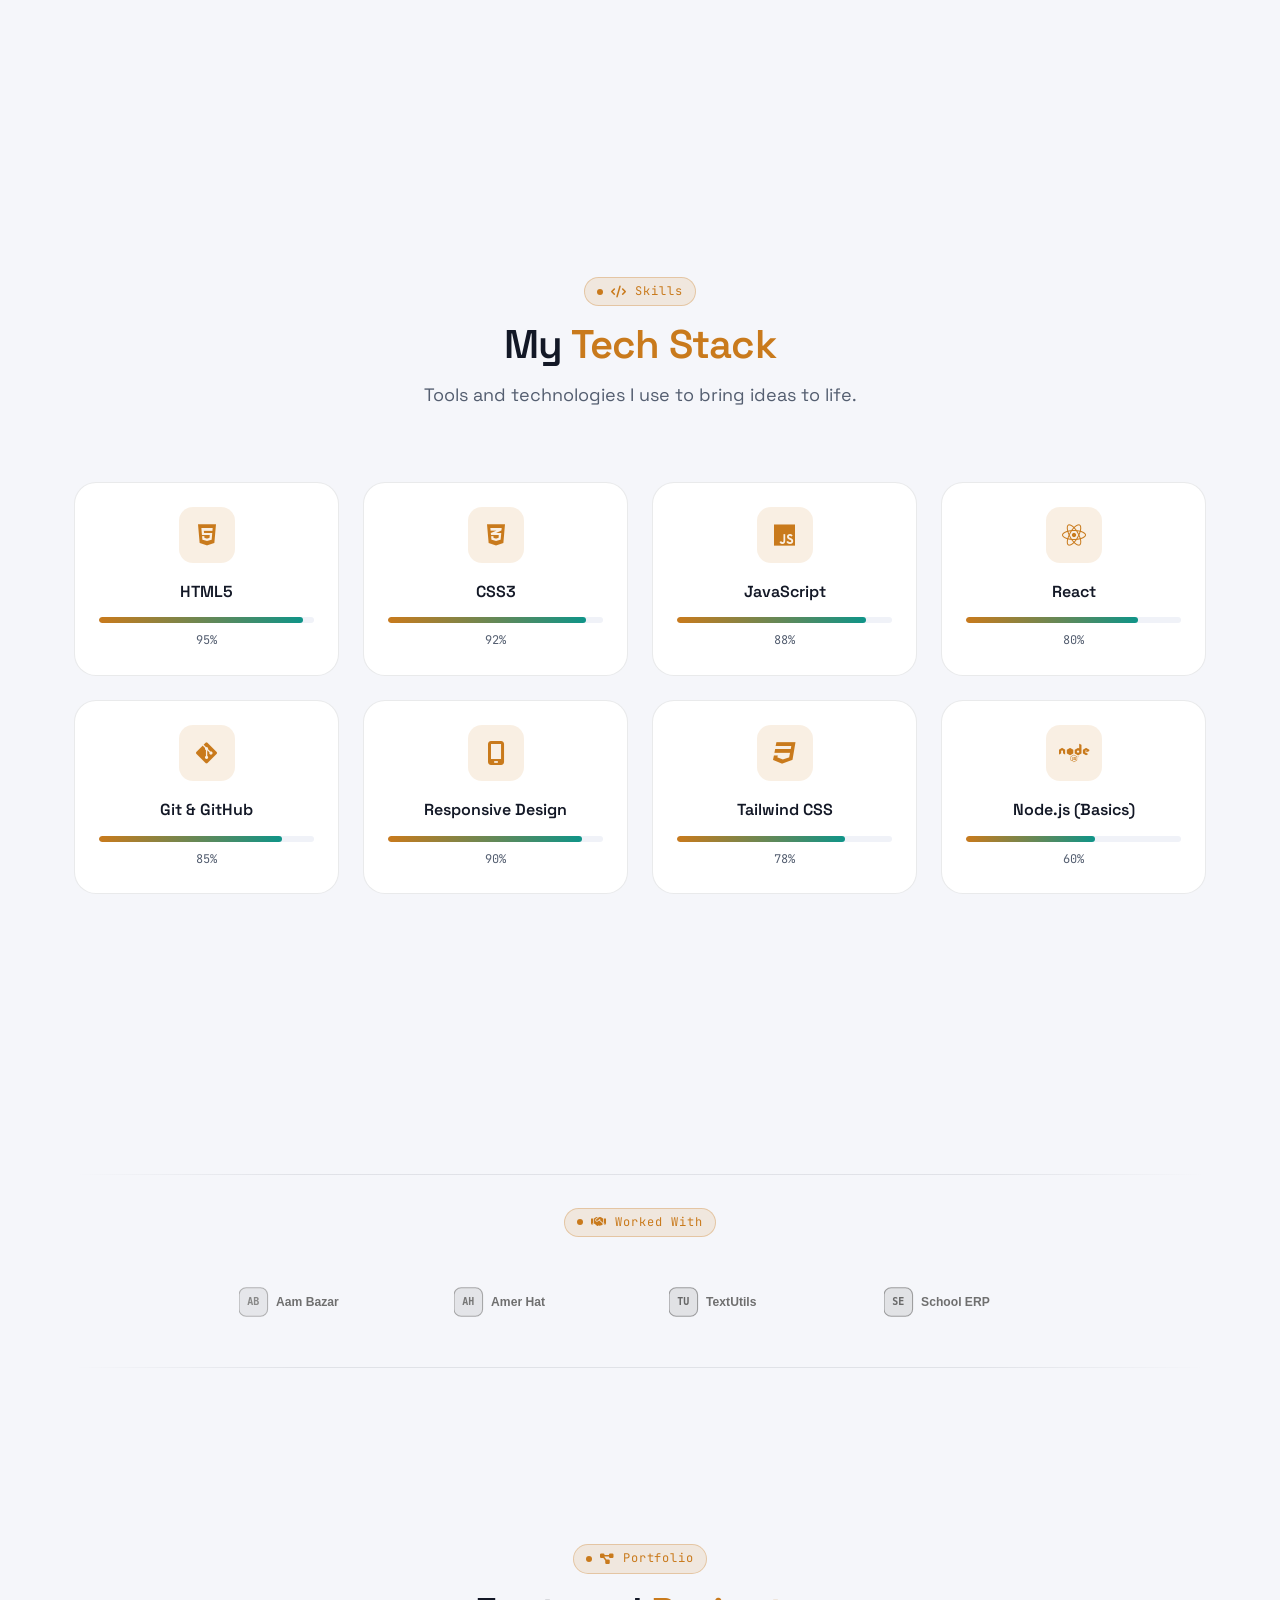
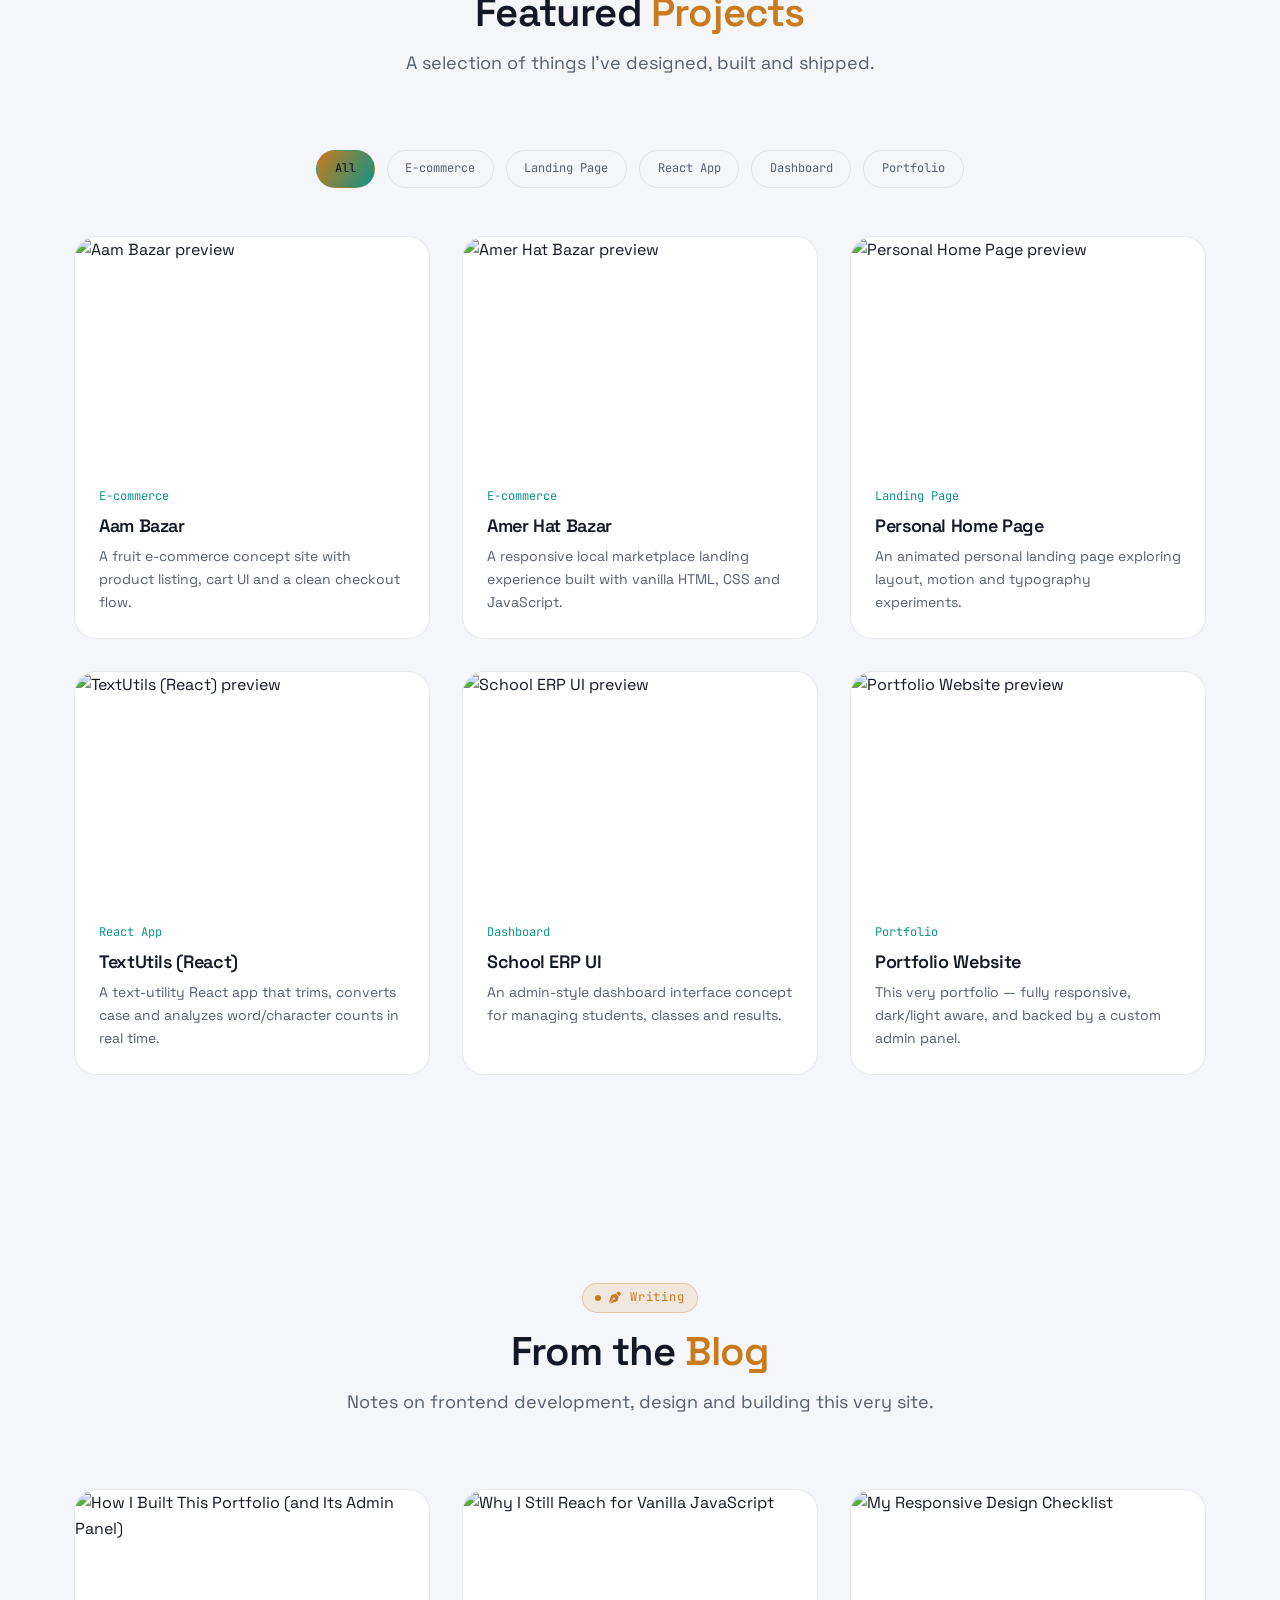
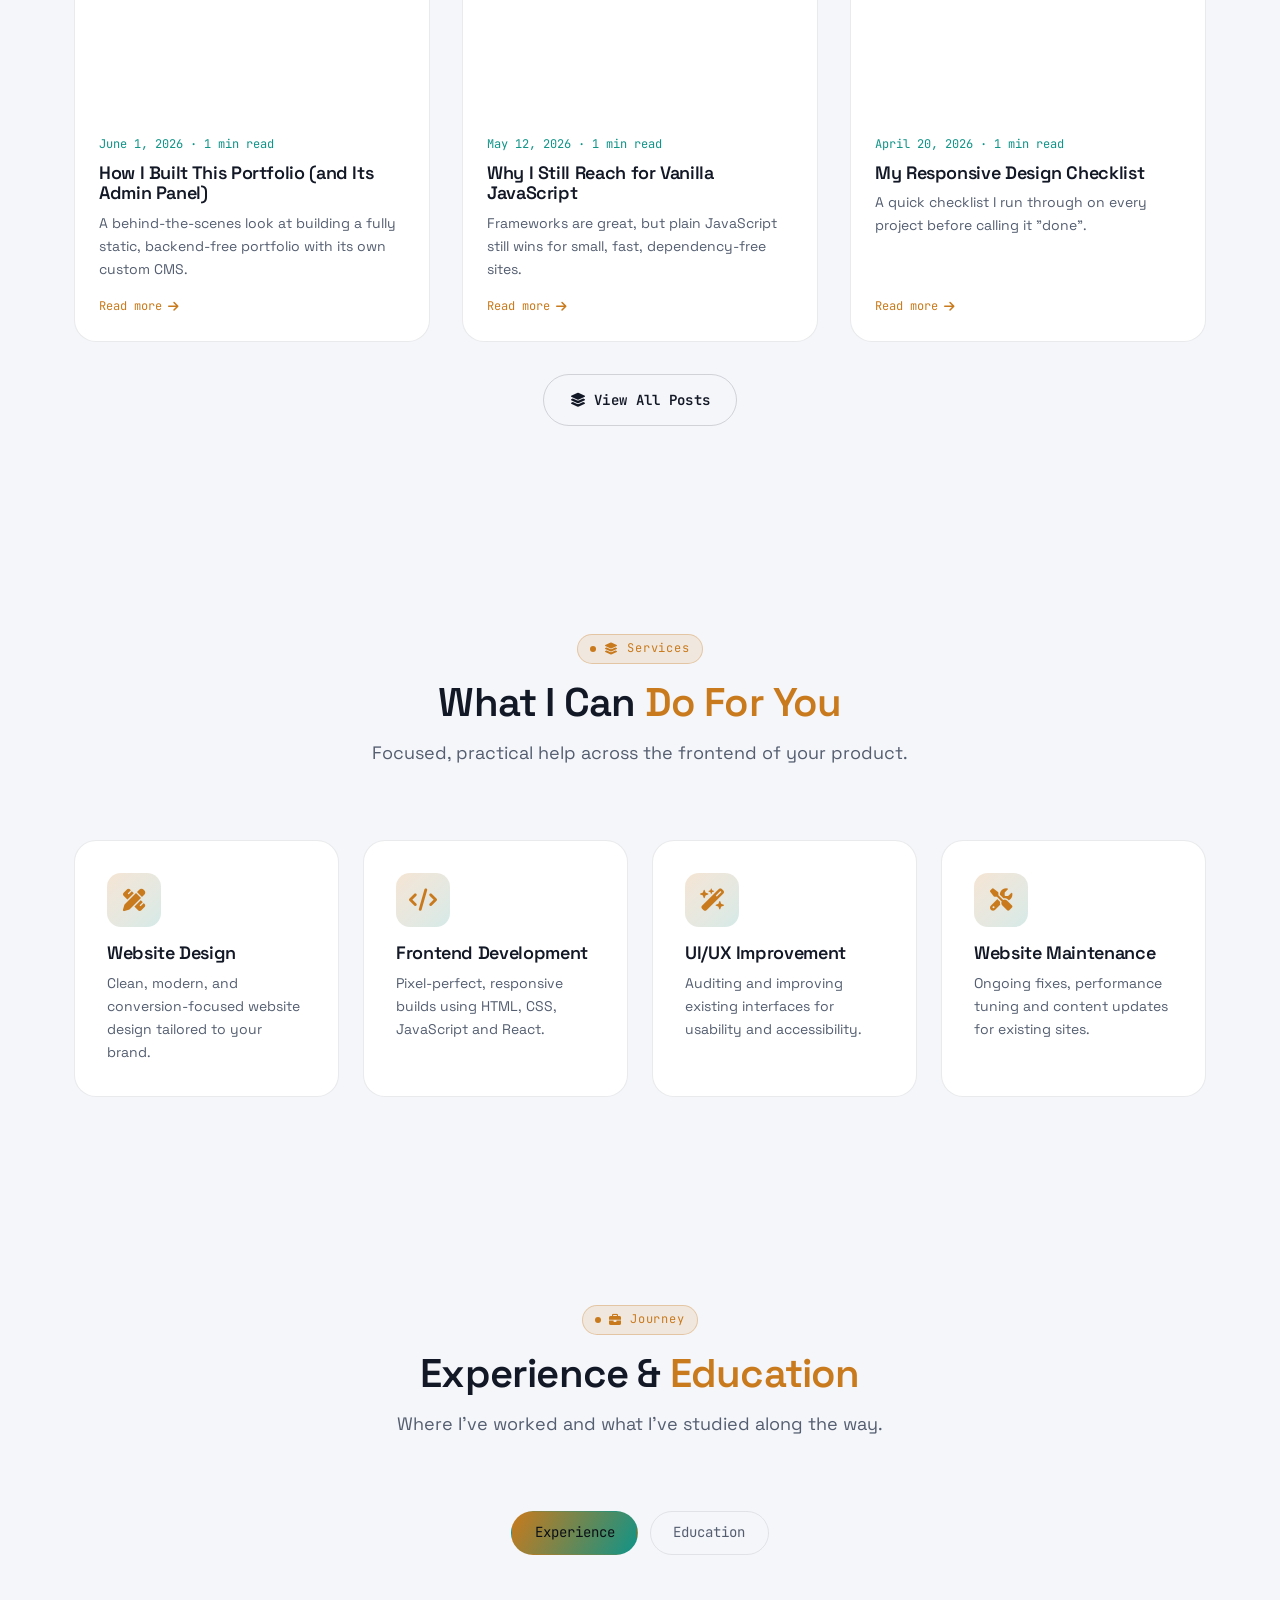
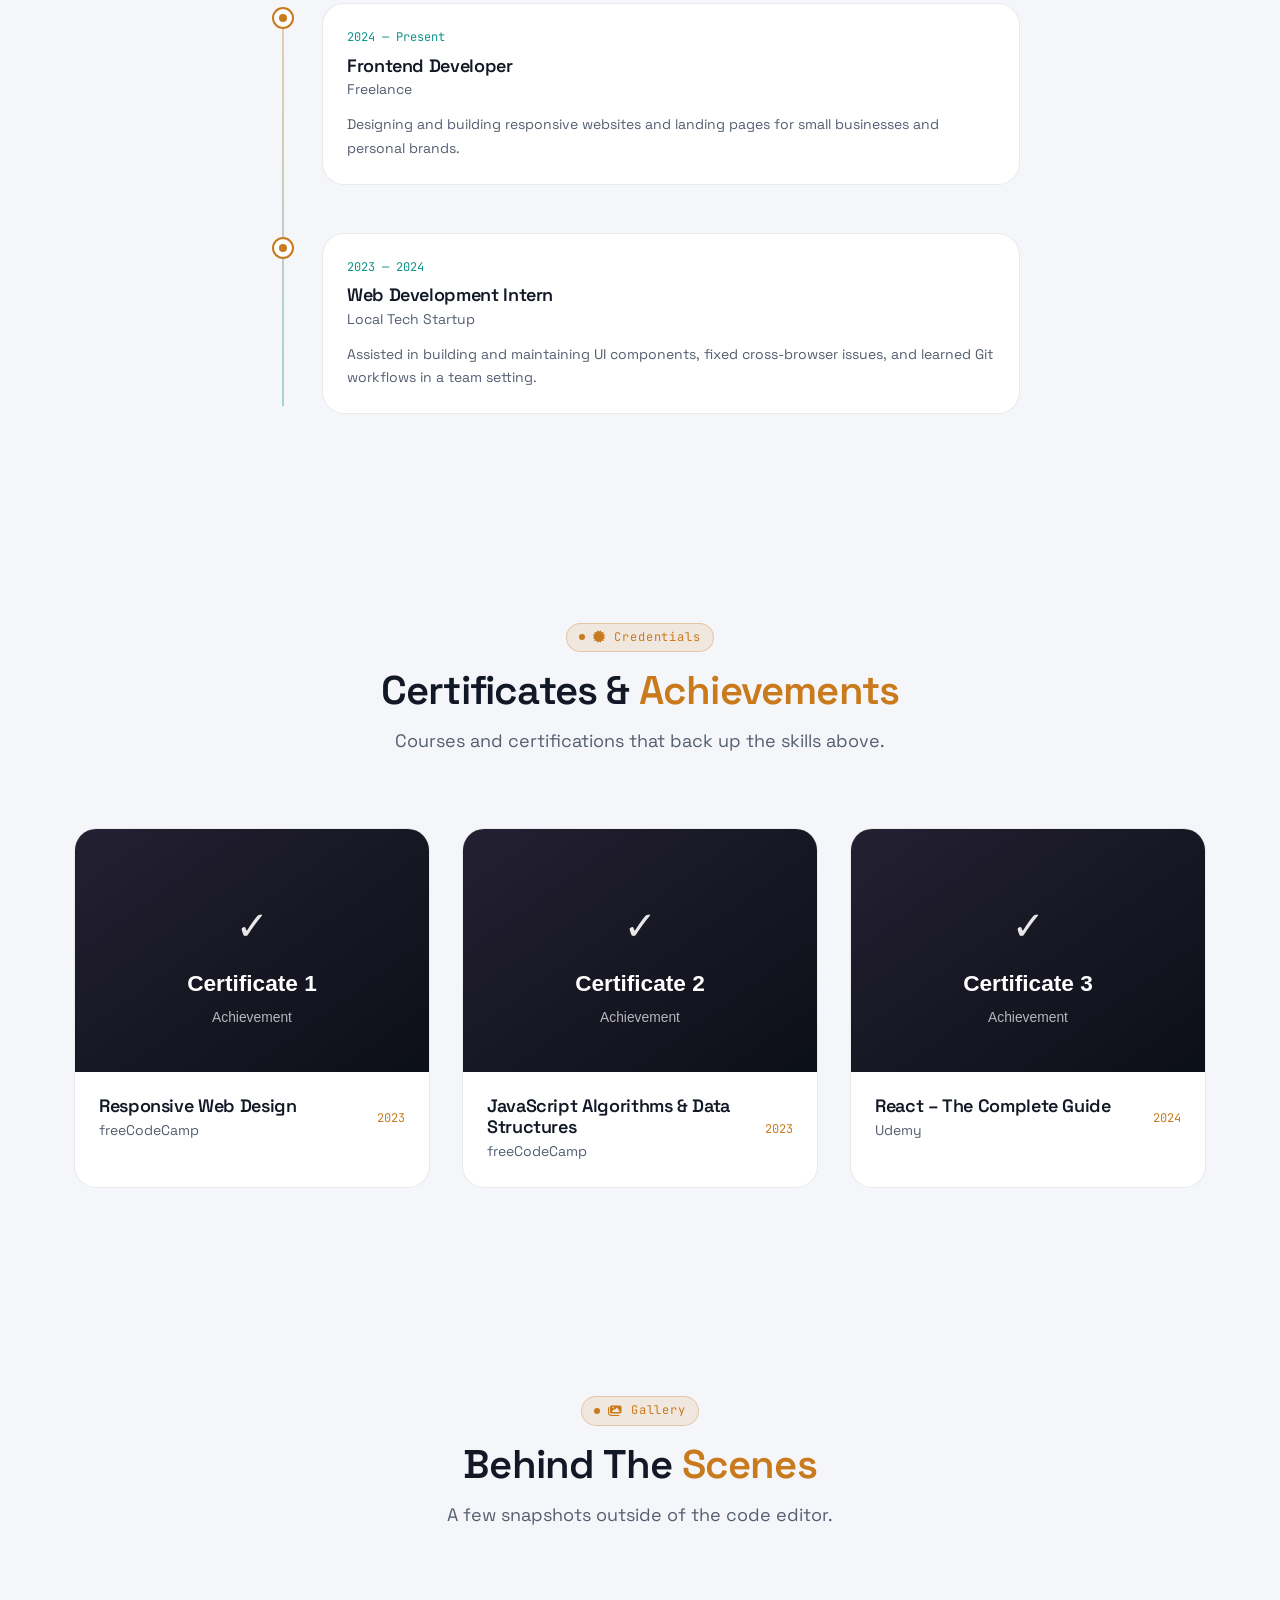
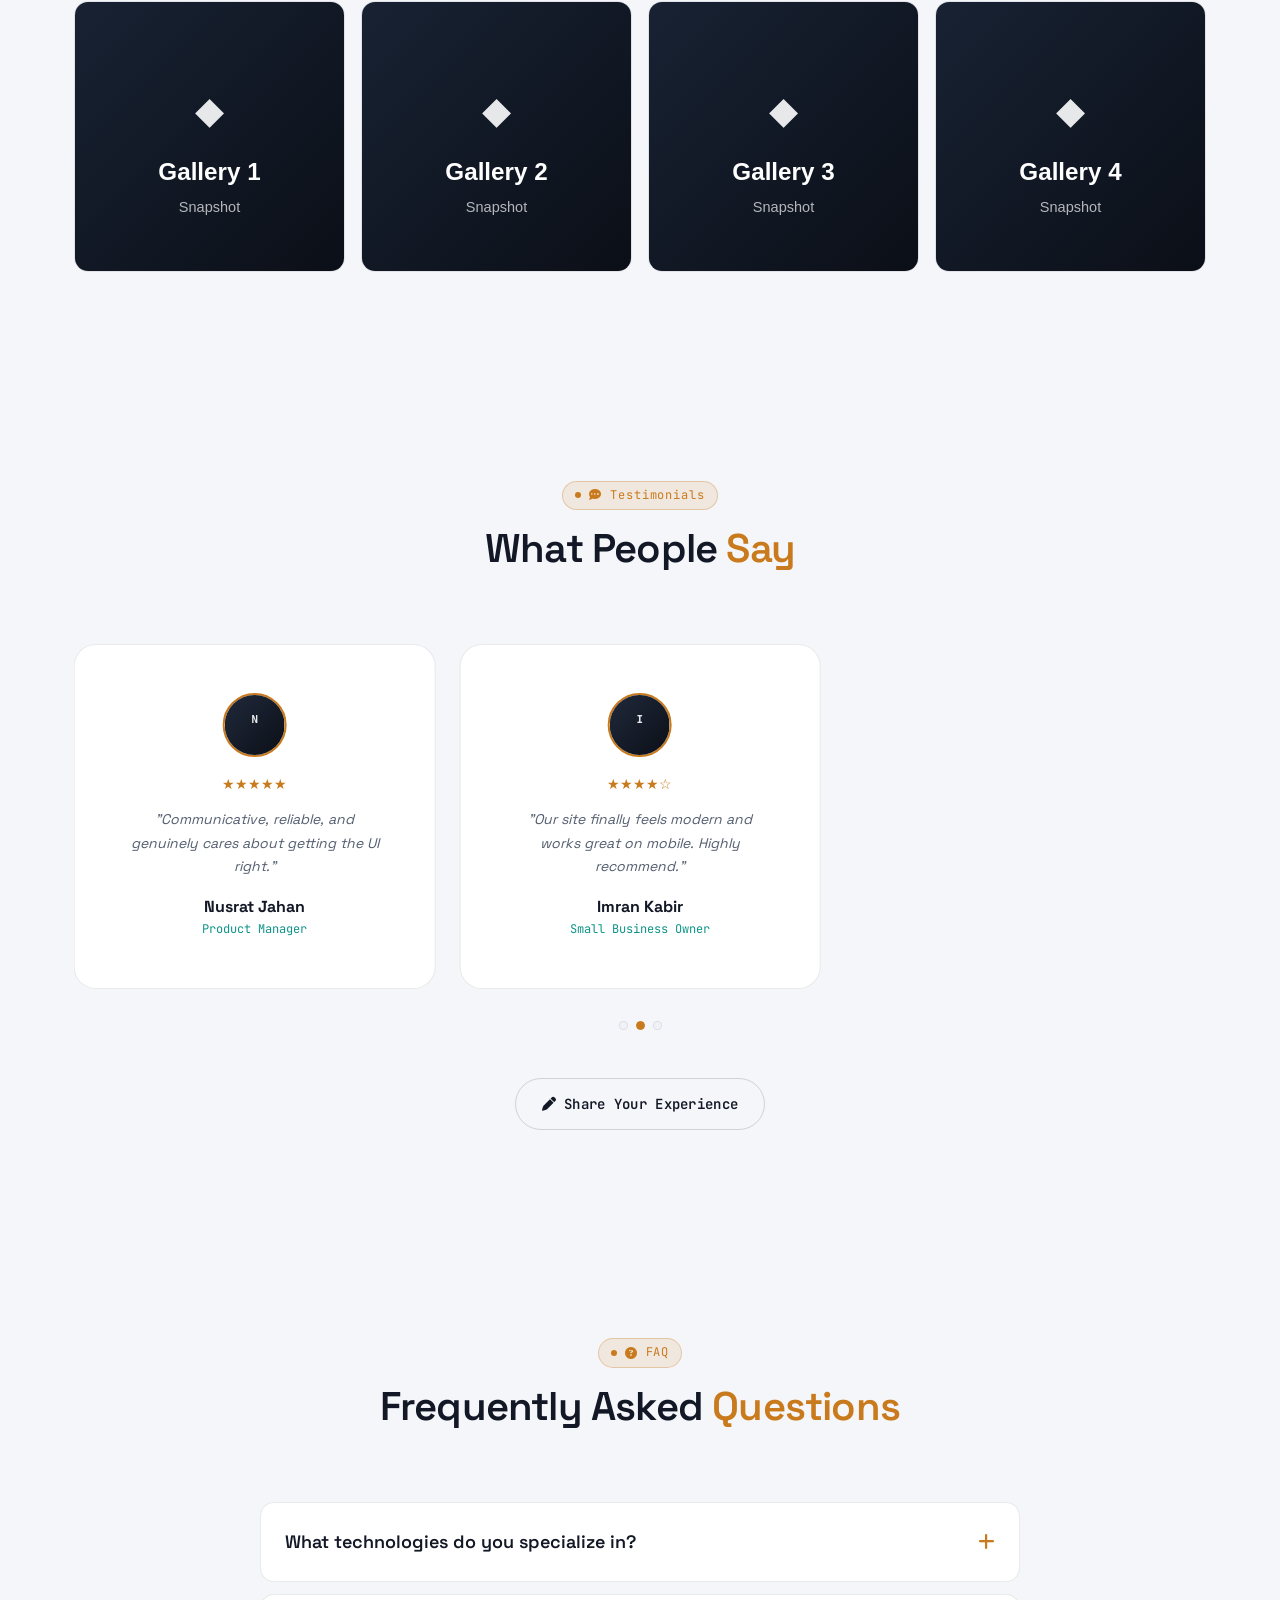
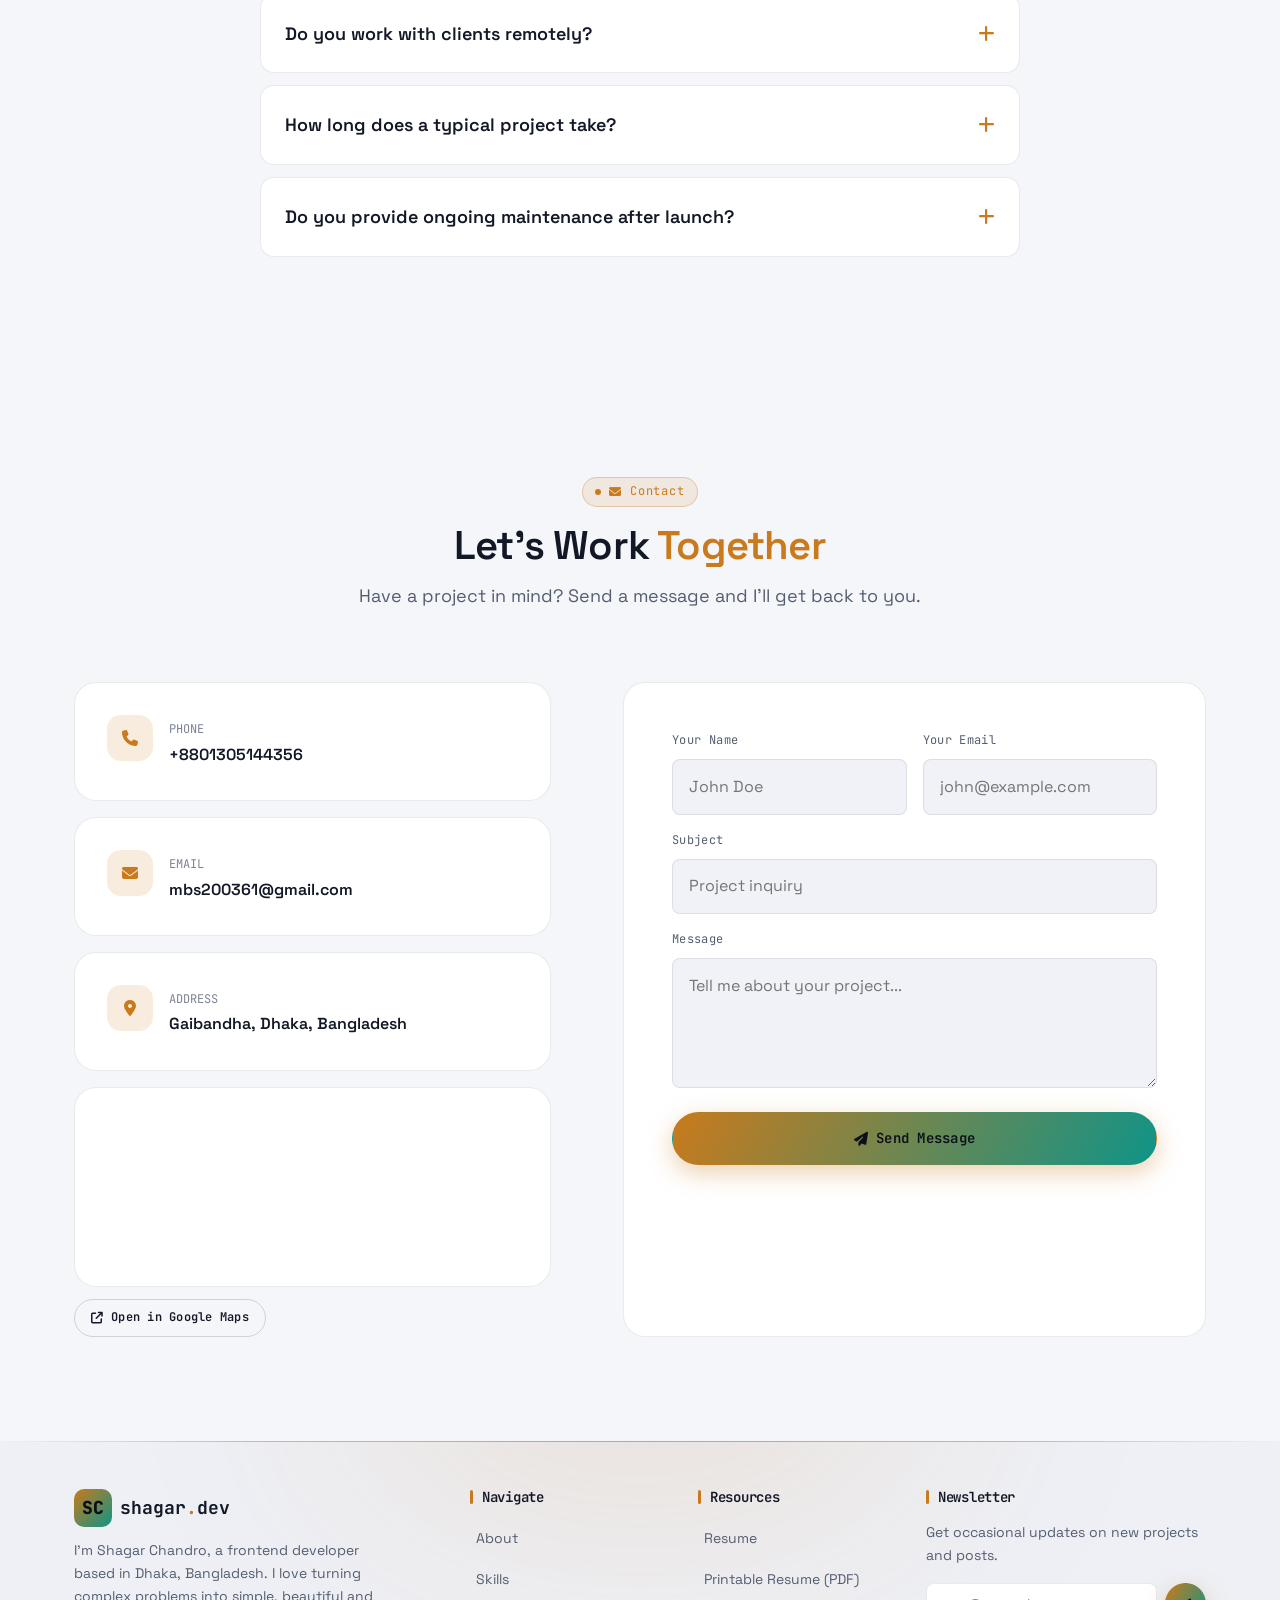
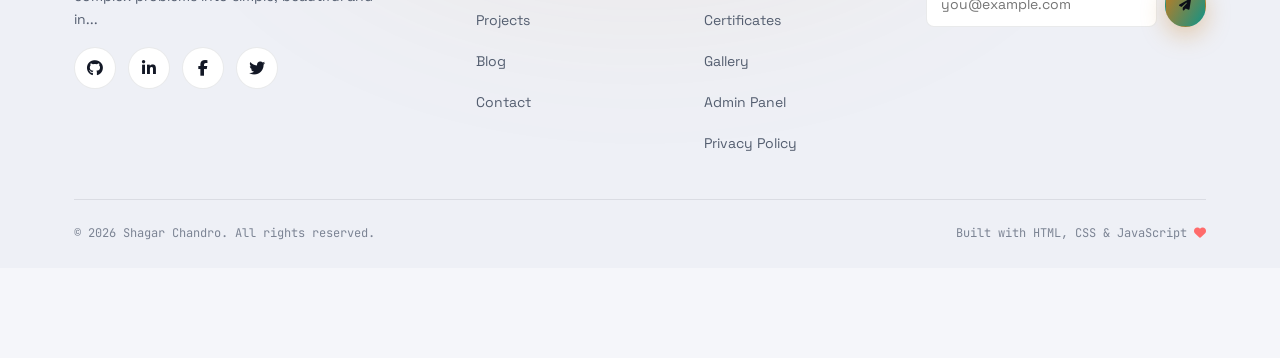
==== commit 2592e554: "admin security update||and footer update" ====
--- a/index.html
+++ b/index.html
@@ -443,17 +443,18 @@
 
 <!-- ===== Footer ===== -->
 <footer class="site-footer">
+  <span class="glow-orb footer-glow" aria-hidden="true"></span>
   <div class="container">
     <div class="footer-grid">
-      <div>
-        <a href="#home" class="logo" data-nav>
+      <div class="reveal" style="transition-delay:0ms">
+        <a href="#home" class="logo footer-logo" data-nav>
           <span class="logo-mark">SC</span>
           <span>shagar<span class="logo-dot">.</span>dev</span>
         </a>
         <p class="footer-about" id="footerAbout"></p>
         <div class="footer-socials" id="footerSocials"></div>
       </div>
-      <div>
+      <div class="reveal" style="transition-delay:80ms">
         <h3 class="footer-heading" data-i18n="footer.navigate">Navigate</h3>
         <ul class="footer-links">
           <li><a href="#about" data-nav data-i18n="nav.about">About</a></li>
@@ -463,7 +464,7 @@
           <li><a href="#contact" data-nav data-i18n="nav.contact">Contact</a></li>
         </ul>
       </div>
-      <div>
+      <div class="reveal" style="transition-delay:160ms">
         <h3 class="footer-heading" data-i18n="footer.resources">Resources</h3>
         <ul class="footer-links">
           <li><a id="footerResume" href="assets/Resume-of-Shagar-Chandro.pdf" download data-i18n="footer.resume">Resume</a></li>
@@ -474,7 +475,7 @@
           <li><a href="privacy.html" data-i18n="footer.privacy">Privacy Policy</a></li>
         </ul>
       </div>
-      <div>
+      <div class="reveal" style="transition-delay:240ms">
         <h3 class="footer-heading" data-i18n="footer.newsletter">Newsletter</h3>
         <p class="footer-about" data-i18n="footer.newsletterText">Get occasional updates on new projects and posts.</p>
         <form class="newsletter-form" id="newsletterForm" novalidate>
@@ -490,7 +491,7 @@
     </div>
     <div class="footer-bottom">
       <span id="footerText"></span>
-      <span><span data-i18n="footer.builtWith">Built with HTML, CSS &amp; JavaScript</span> <i class="fa-solid fa-heart" style="color:var(--danger)"></i></span>
+      <span><span data-i18n="footer.builtWith">Built with HTML, CSS &amp; JavaScript</span> <i class="fa-solid fa-heart footer-heart" style="color:var(--danger)"></i></span>
     </div>
   </div>
 </footer>
--- a/css/components.css
+++ b/css/components.css
@@ -156,6 +156,7 @@
   background: linear-gradient(135deg, var(--accent), var(--accent-2));
   color: #0b0f17;
   font-weight: 800;
+  transition: box-shadow var(--dur-fast) var(--ease);
 }
 .logo .logo-dot {
   color: var(--accent);
--- a/css/sections.css
+++ b/css/sections.css
@@ -552,23 +552,90 @@
 
 /* ---------- FOOTER ---------- */
 .site-footer {
-  border-top: 1px solid var(--border);
+  position: relative;
+  overflow: hidden;
   padding-block: var(--sp-7) var(--sp-5);
   background: var(--bg-alt);
 }
+.site-footer::before {
+  content: '';
+  position: absolute;
+  inset: 0 0 auto 0;
+  height: 1px;
+  background: linear-gradient(90deg, transparent, var(--accent) 20%, var(--accent-2) 50%, var(--accent) 80%, transparent);
+  opacity: 0.5;
+}
+.footer-glow {
+  top: -220px;
+  left: 50%;
+  transform: translateX(-50%);
+  width: 640px;
+  height: 320px;
+  background: var(--accent);
+  opacity: 0.12;
+}
 .footer-grid {
+  position: relative;
+  z-index: 1;
   display: grid;
   grid-template-columns: 1.3fr 0.7fr 0.7fr 1fr;
   gap: var(--sp-6);
   margin-bottom: var(--sp-6);
 }
 .footer-about { color: var(--text-muted); font-size: var(--fs-sm); margin-top: var(--sp-3); max-width: 320px; }
-.footer-heading { font-family: var(--font-mono); font-size: var(--fs-sm); margin-bottom: var(--sp-4); color: var(--text); }
+.footer-heading {
+  font-family: var(--font-mono);
+  font-size: var(--fs-sm);
+  margin-bottom: var(--sp-4);
+  color: var(--text);
+  position: relative;
+  padding-left: var(--sp-3);
+}
+.footer-heading::before {
+  content: '';
+  position: absolute;
+  left: 0;
+  top: 50%;
+  transform: translateY(-50%);
+  width: 3px;
+  height: 14px;
+  border-radius: var(--radius-full);
+  background: var(--accent);
+}
 .footer-links li { margin-bottom: var(--sp-3); }
-.footer-links a { color: var(--text-muted); font-size: var(--fs-sm); transition: color var(--dur-fast); }
-.footer-links a:hover { color: var(--accent); }
+.footer-links a {
+  color: var(--text-muted);
+  font-size: var(--fs-sm);
+  transition: color var(--dur-fast) var(--ease), transform var(--dur-fast) var(--ease);
+  display: inline-flex;
+  align-items: center;
+  gap: 6px;
+}
+.footer-links a::before {
+  content: '';
+  width: 0;
+  height: 1px;
+  background: var(--accent);
+  transition: width var(--dur-fast) var(--ease);
+}
+.footer-links a:hover {
+  color: var(--accent);
+  transform: translateX(4px);
+}
+.footer-links a:hover::before { width: 10px; }
+.footer-logo { display: inline-flex; transition: transform var(--dur-fast) var(--ease); }
+.footer-logo:hover { transform: scale(1.04); }
+.footer-logo:hover .logo-mark { box-shadow: 0 0 0 4px color-mix(in srgb, var(--accent) 25%, transparent); }
 .footer-socials { display: flex; gap: var(--sp-3); margin-top: var(--sp-4); }
+.footer-heart { animation: footerHeartbeat 1.8s ease-in-out infinite; display: inline-block; }
+@keyframes footerHeartbeat {
+  0%, 100% { transform: scale(1); }
+  25% { transform: scale(1.25); }
+  40% { transform: scale(1); }
+}
 .footer-bottom {
+  position: relative;
+  z-index: 1;
   border-top: 1px solid var(--border);
   padding-top: var(--sp-5);
   display: flex;
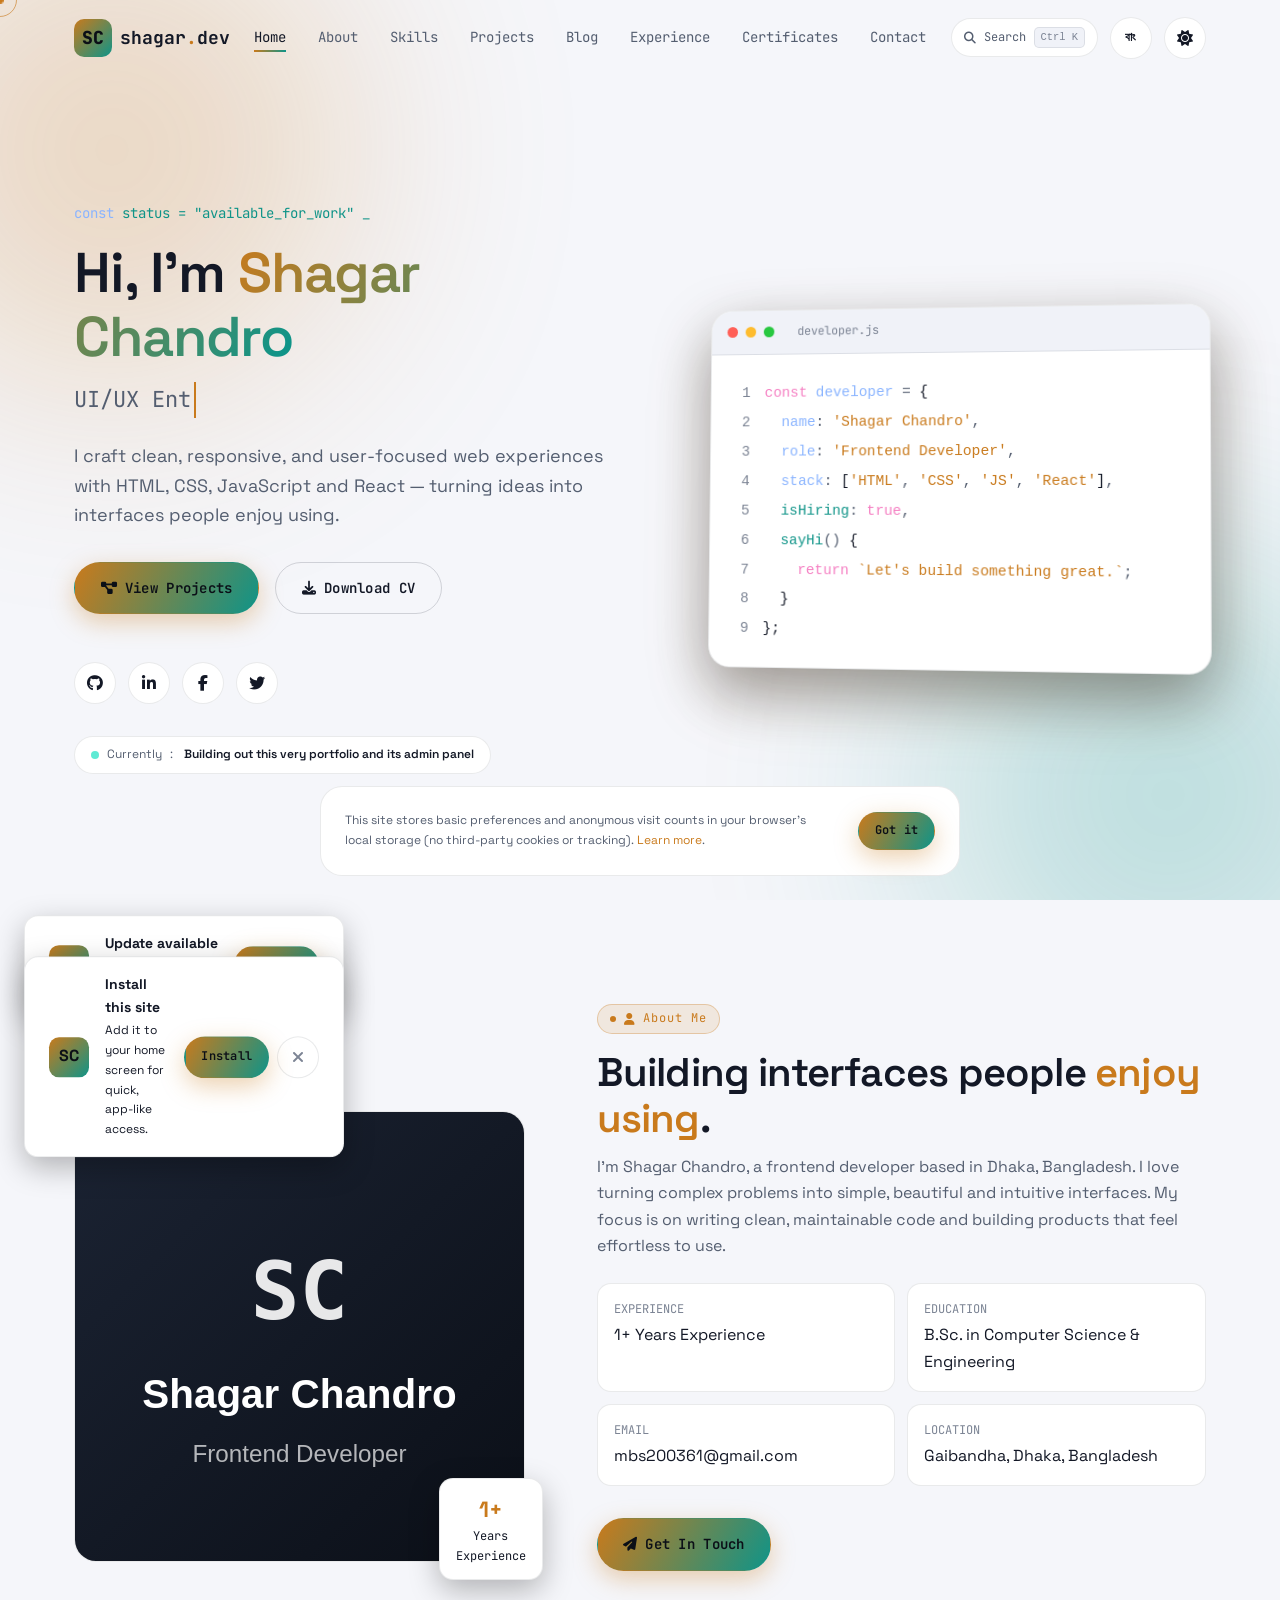
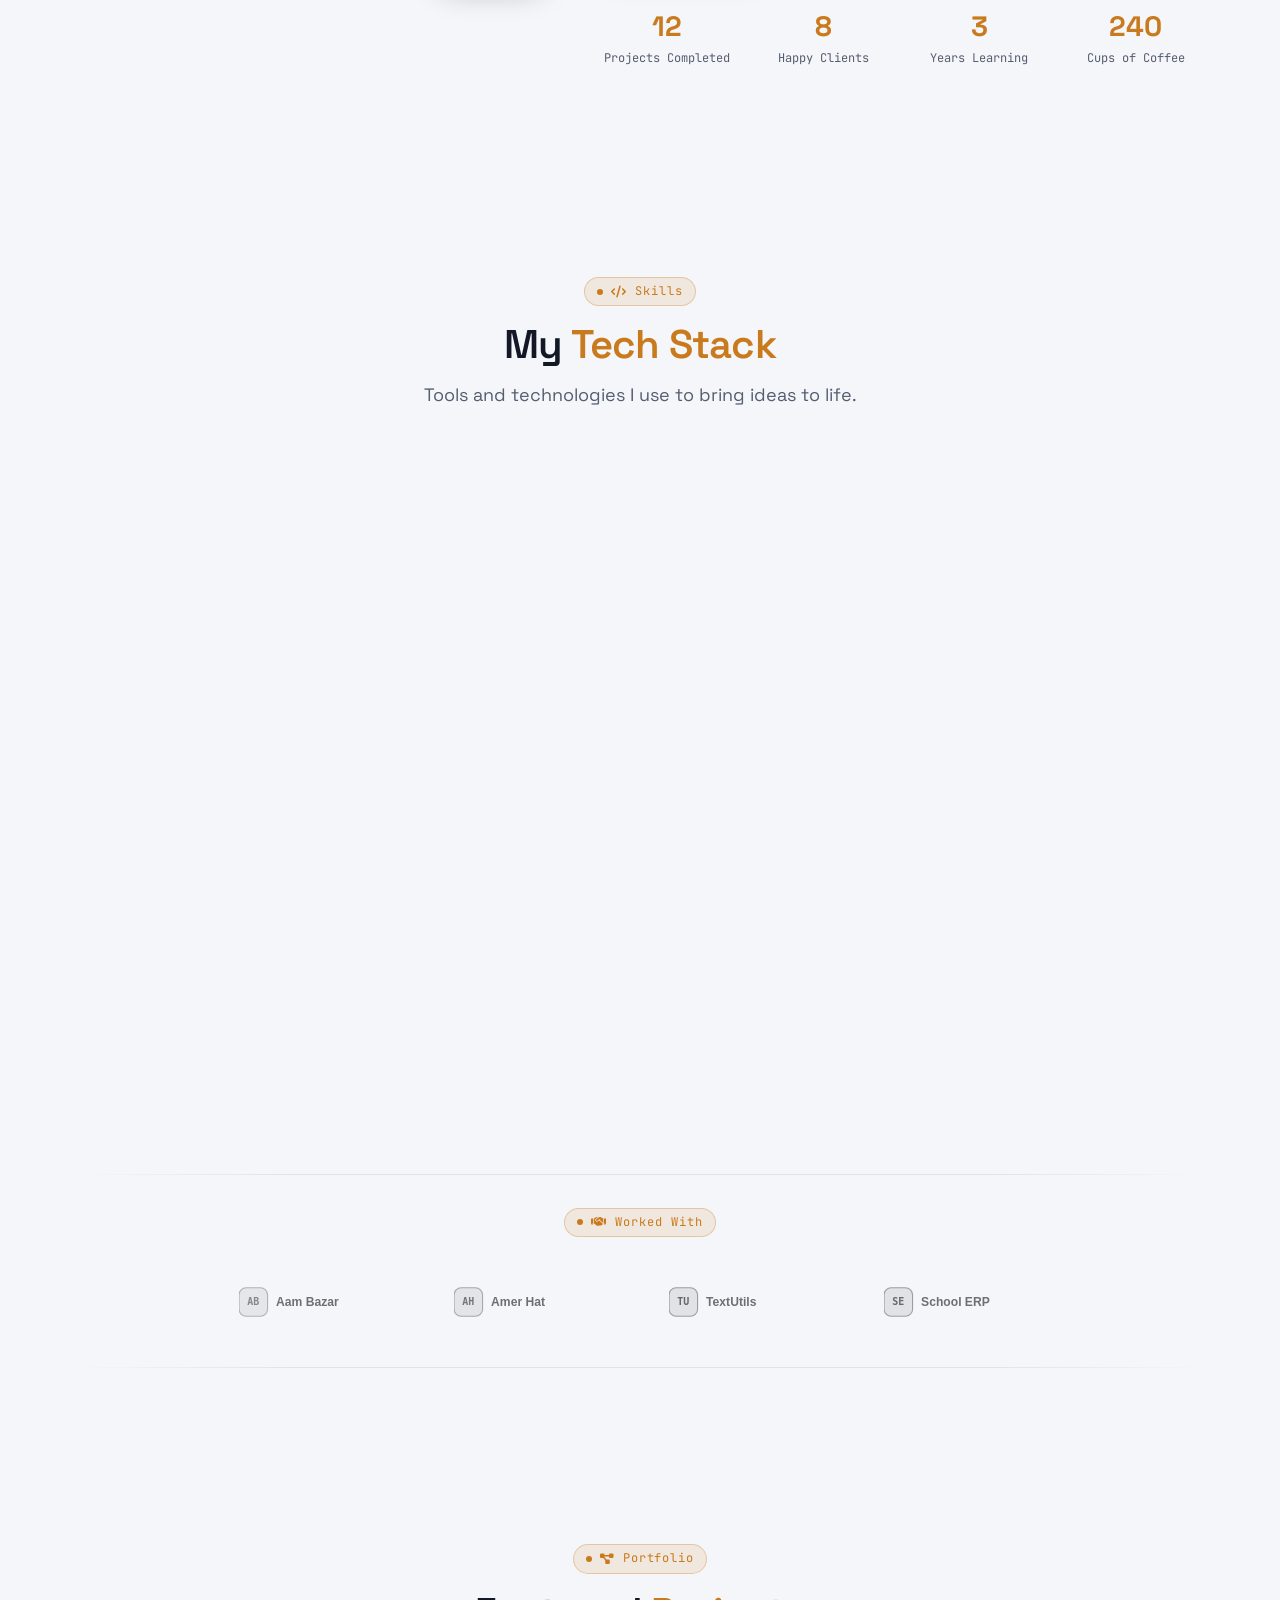
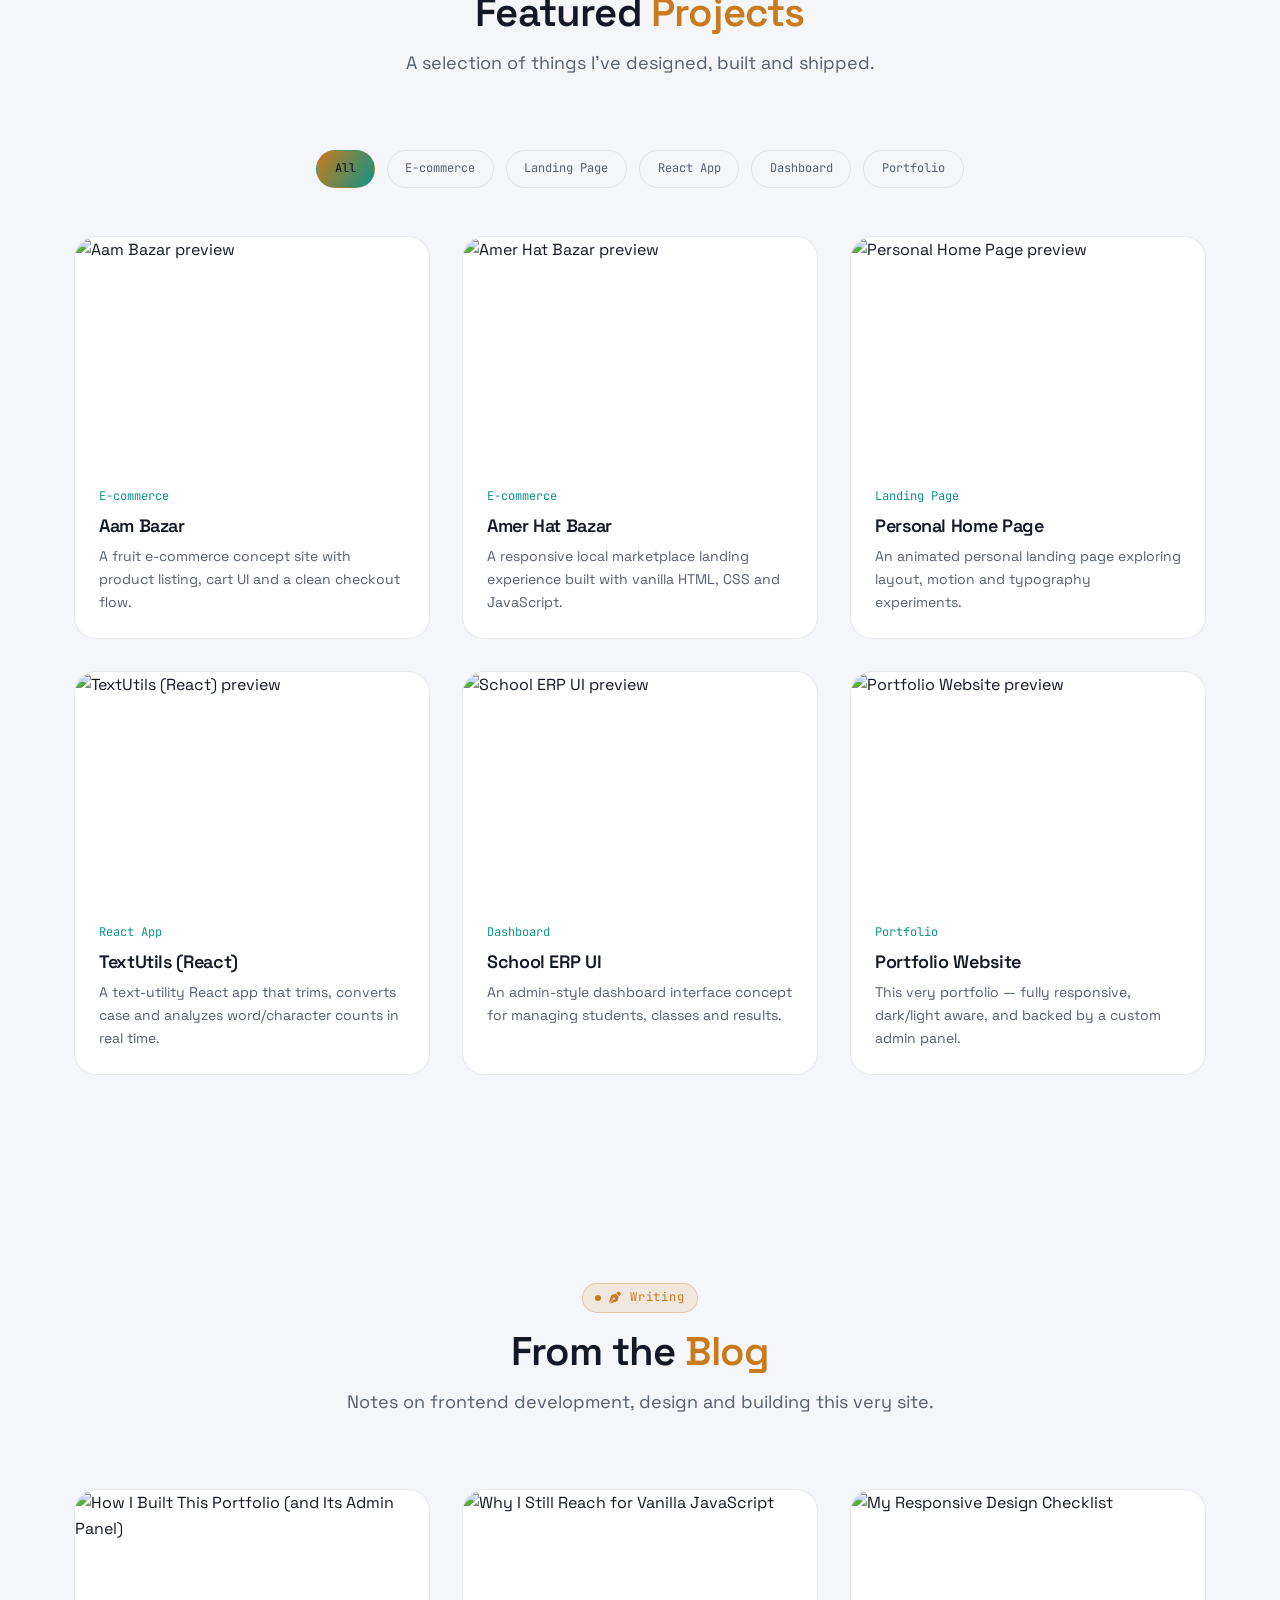
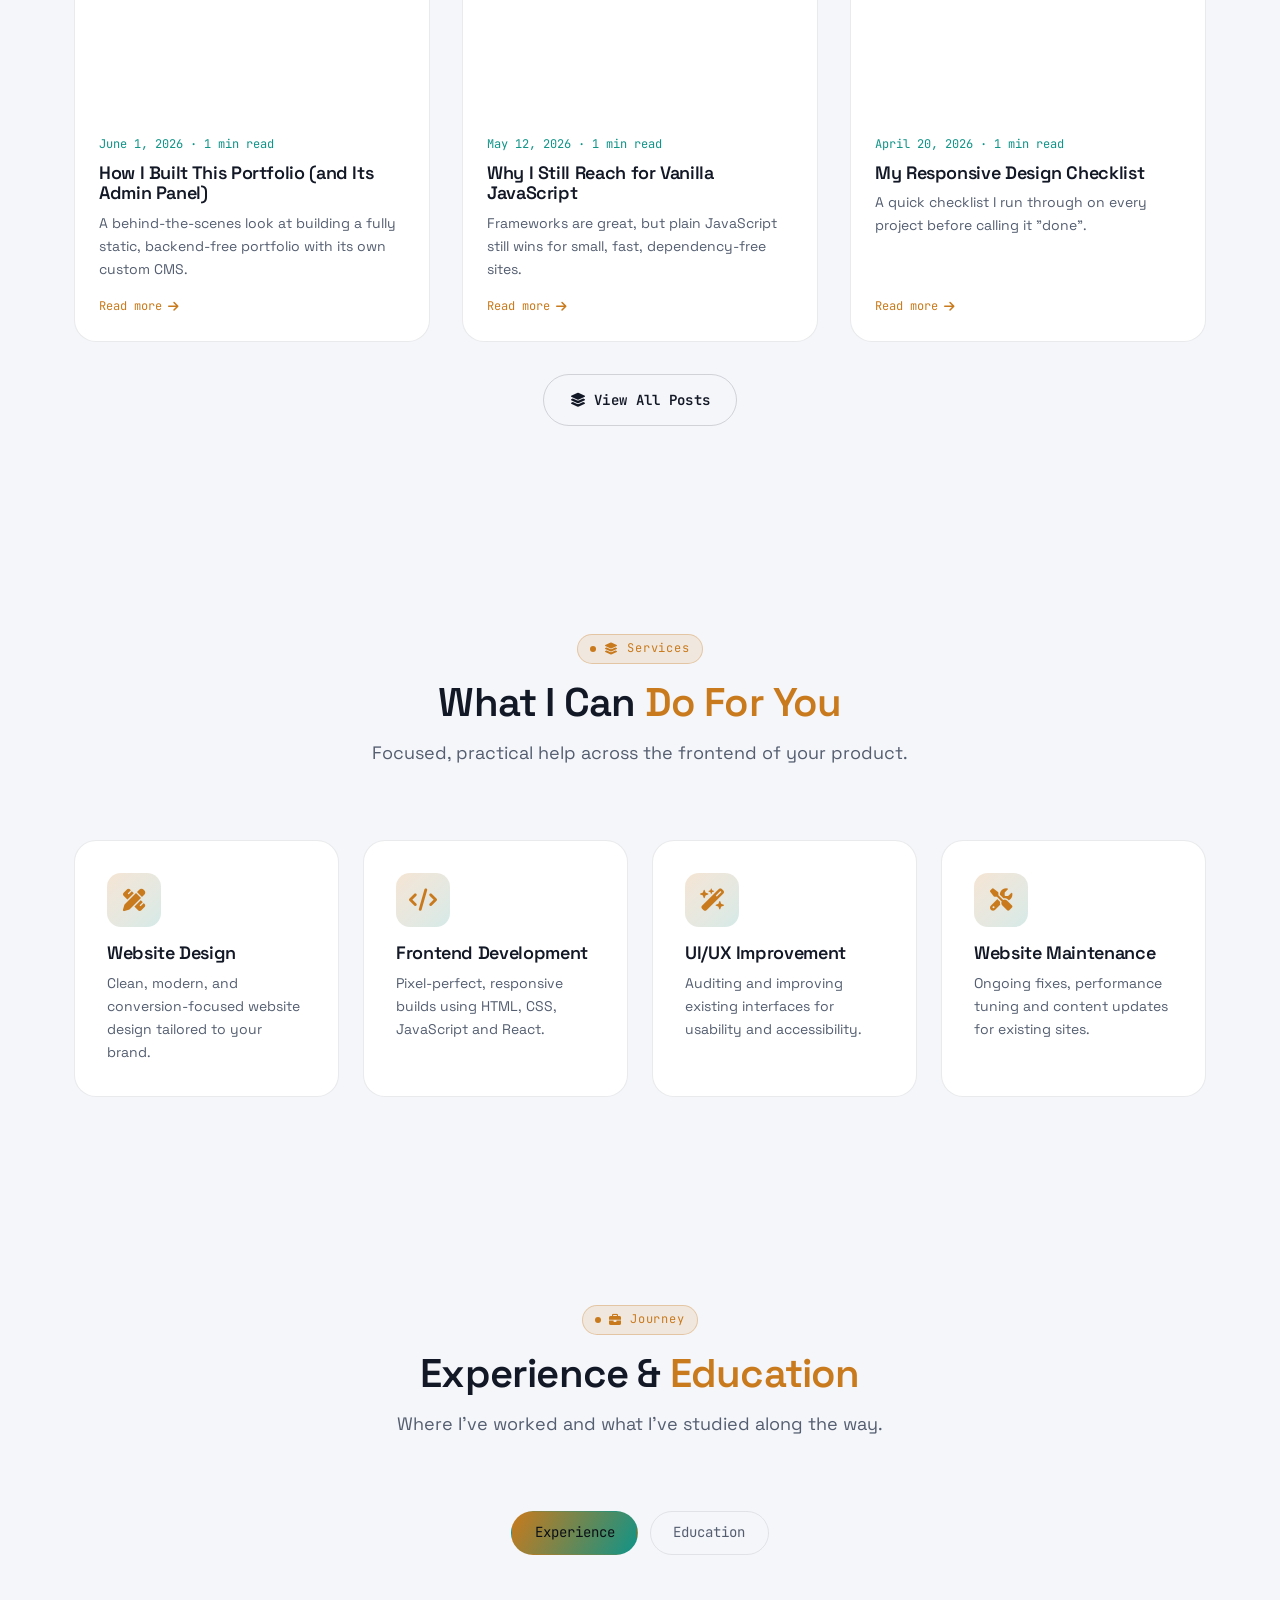
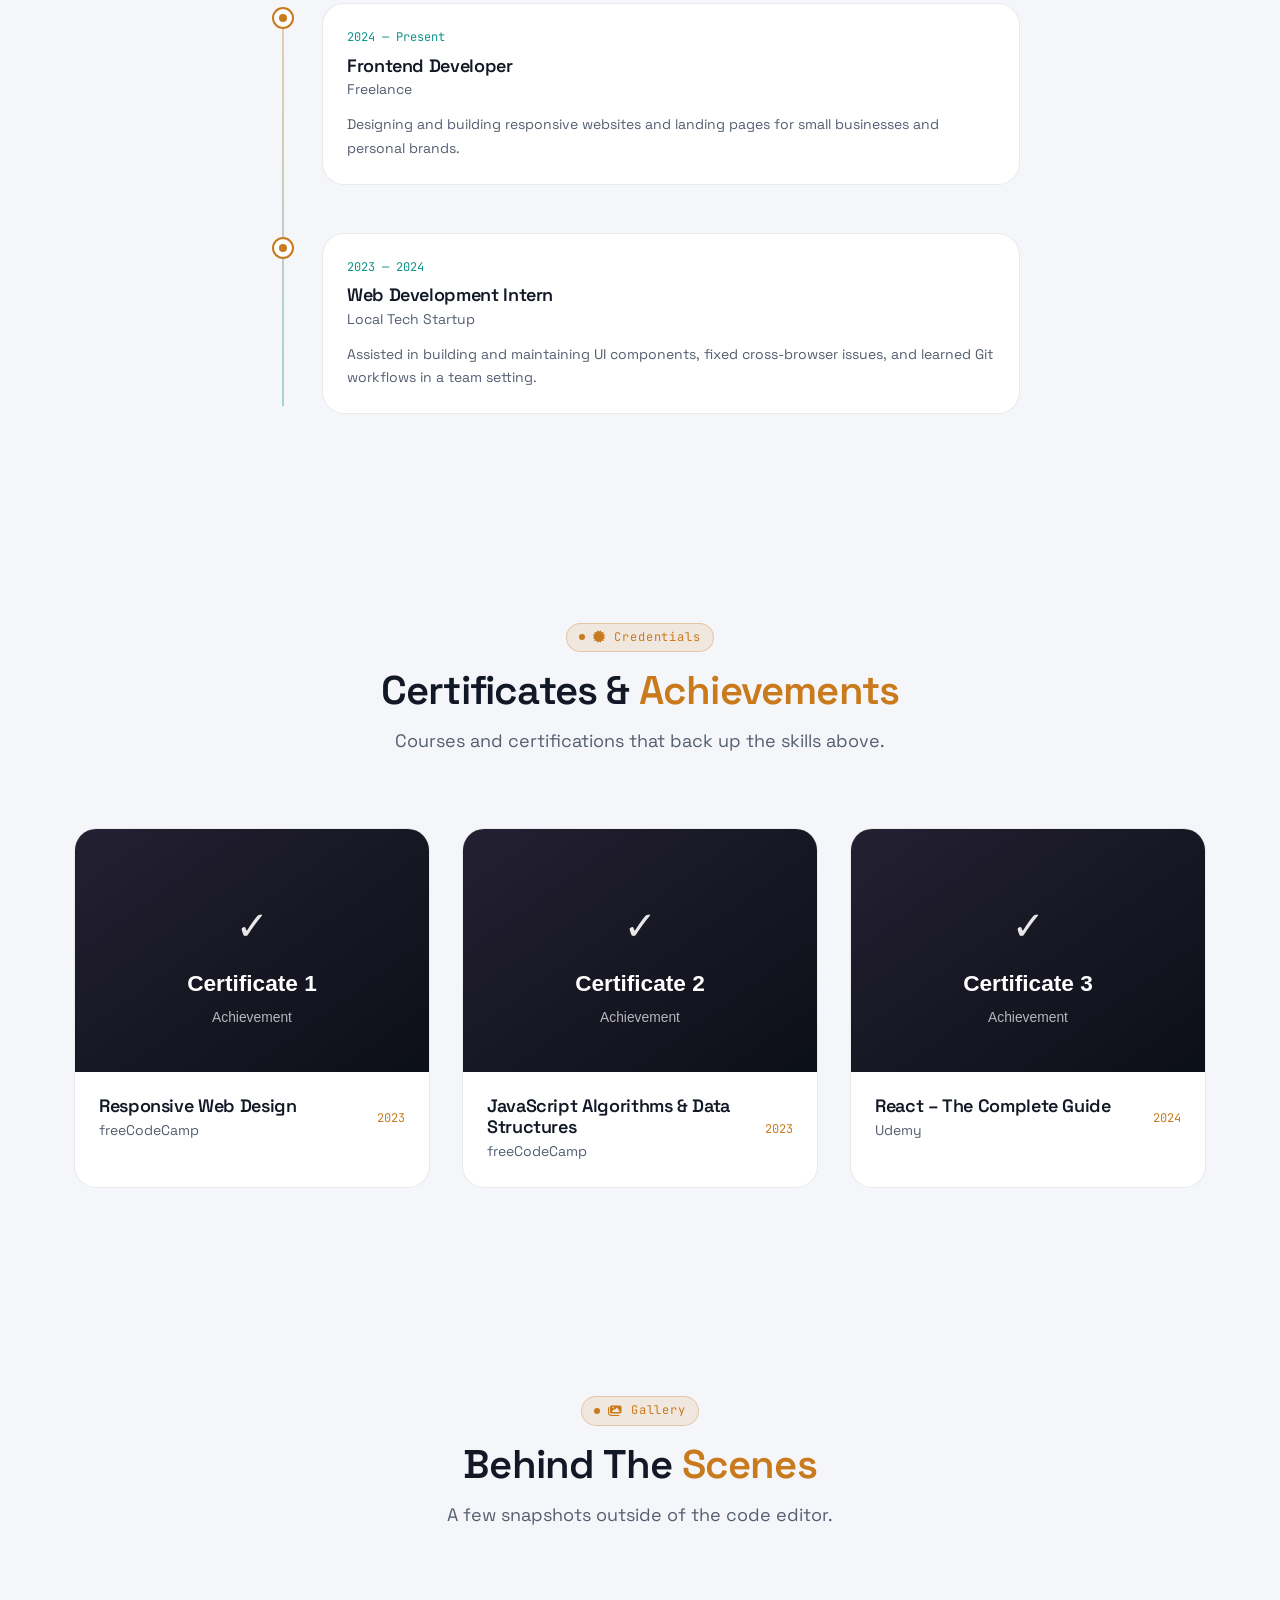
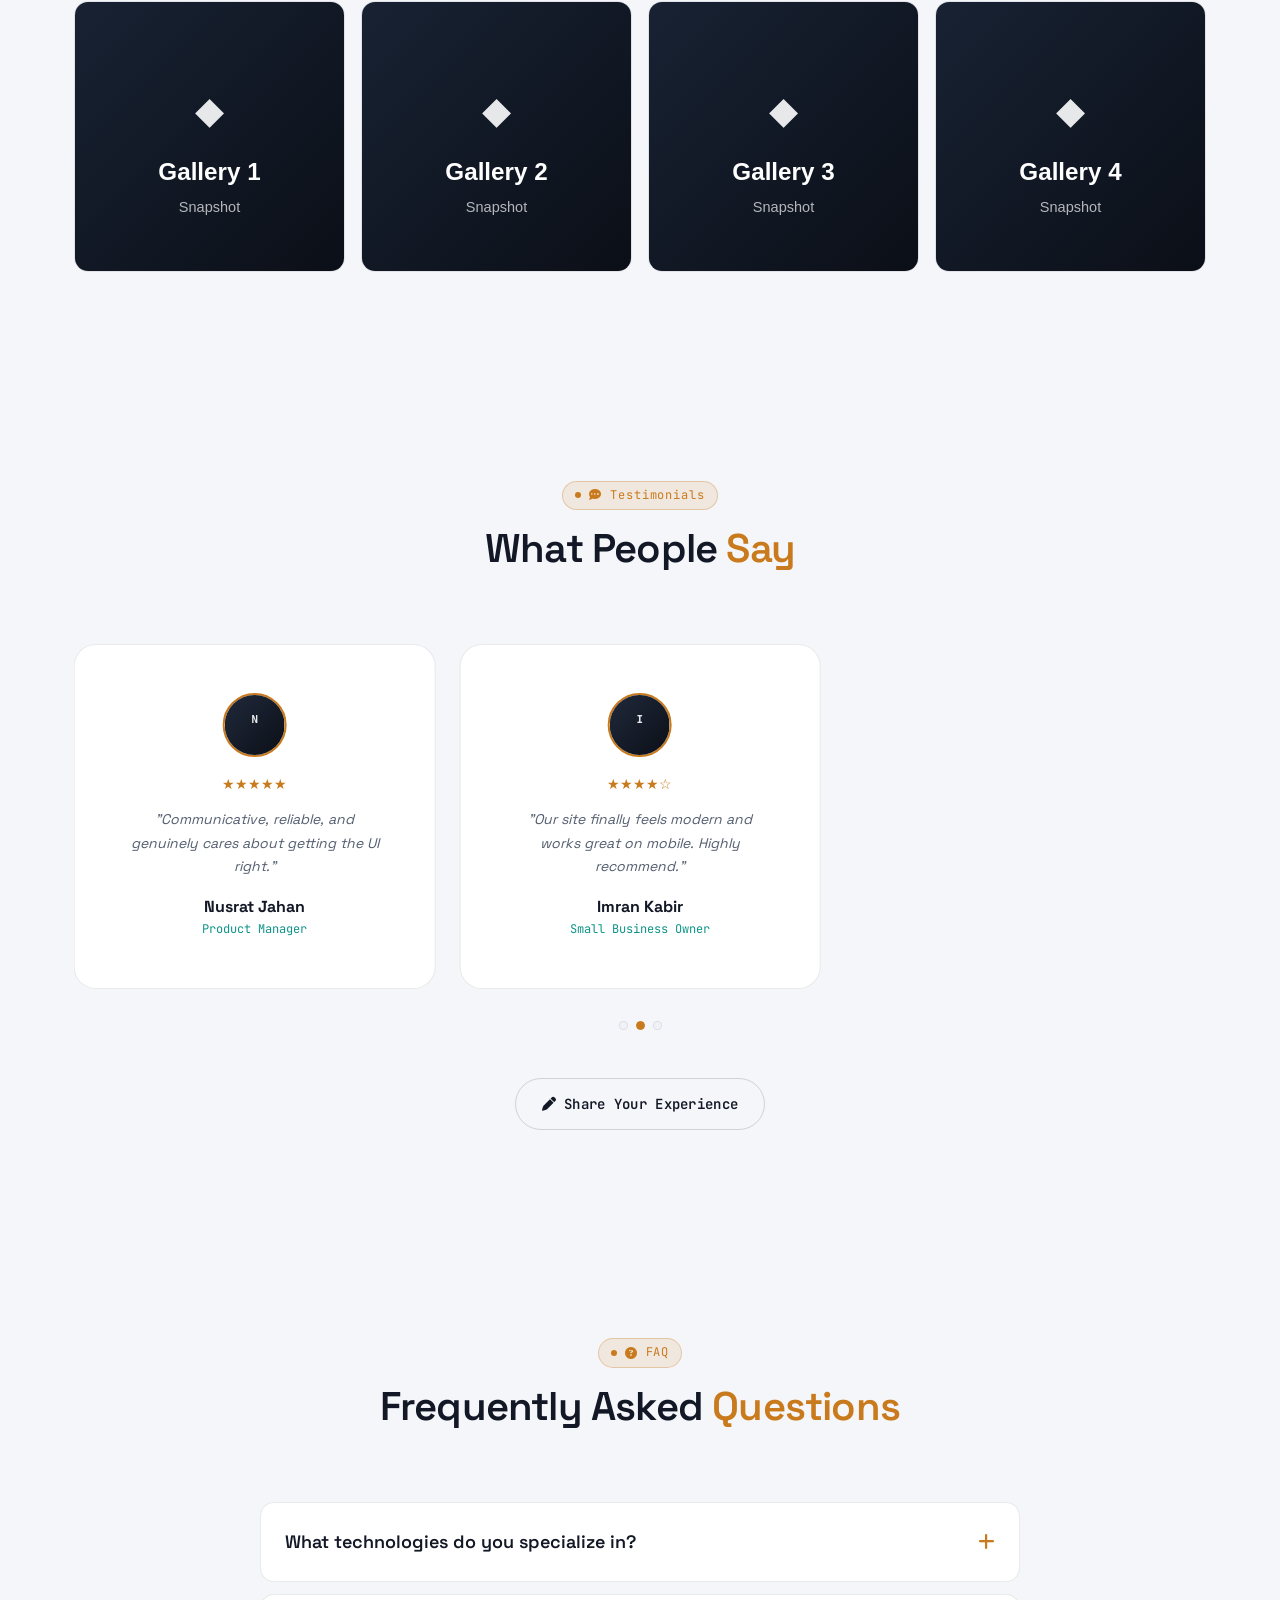
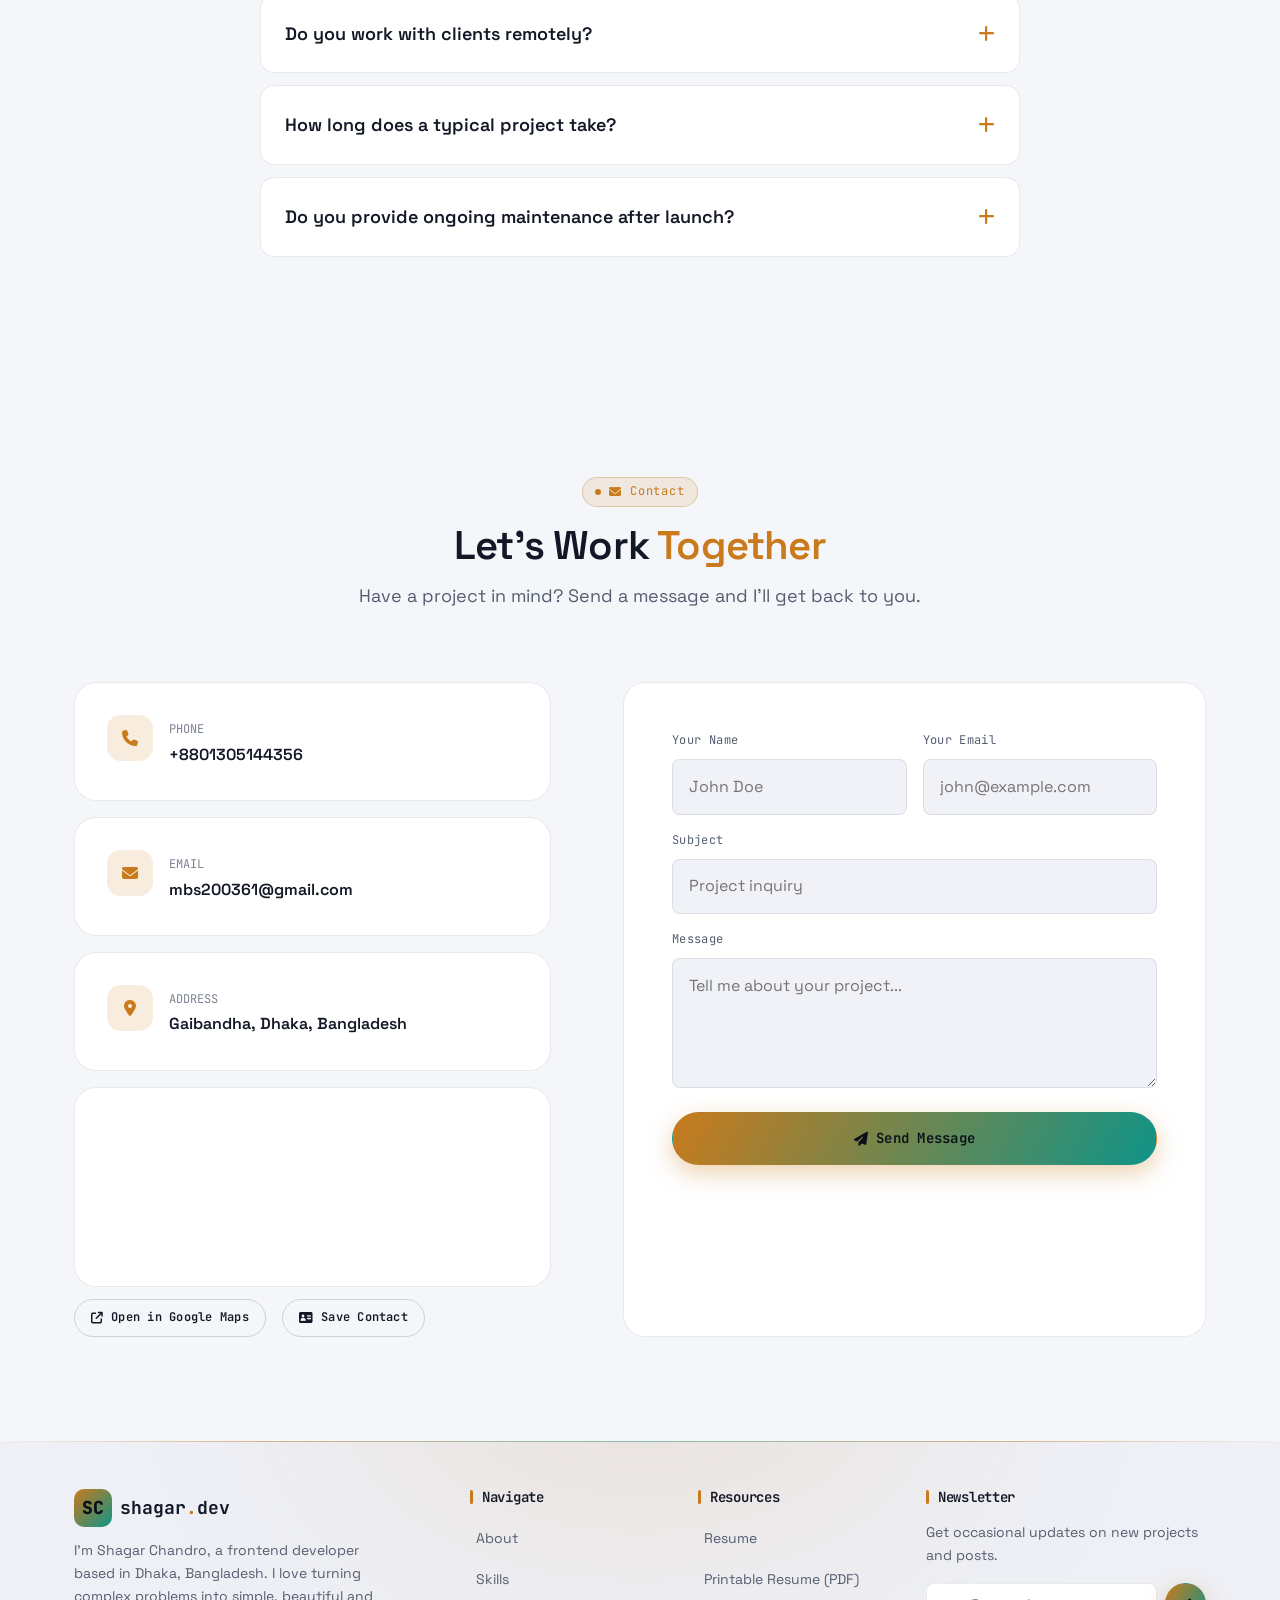
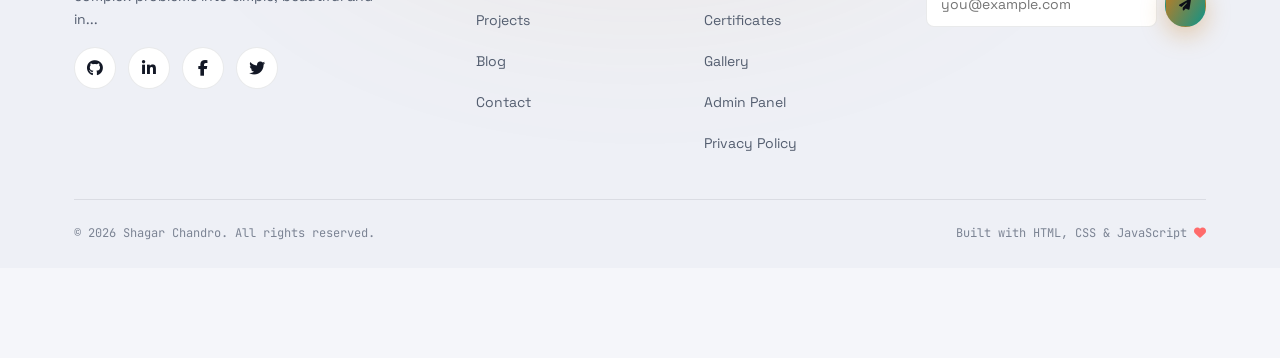
==== commit 21e8d2e5: "feture add || comment and blog" ====
--- a/index.html
+++ b/index.html
@@ -31,7 +31,7 @@
 <meta name="theme-color" content="#0b0f17" />
 
 <!-- Structured data for richer search results -->
-<script type="application/ld+json">
+<script type="application/ld+json" id="personSchema">
 {
   "@context": "https://schema.org",
   "@type": "Person",
@@ -398,6 +398,9 @@
           <a id="contactMapLink" href="#" target="_blank" rel="noopener noreferrer" class="btn btn-outline btn-sm" style="margin-top:var(--sp-3)">
             <i class="fa-solid fa-arrow-up-right-from-square"></i> <span data-i18n="contact.mapLink">Open in Google Maps</span>
           </a>
+          <button type="button" id="saveContactBtn" class="btn btn-outline btn-sm" style="margin-top:var(--sp-3);margin-left:var(--sp-3)">
+            <i class="fa-solid fa-address-card"></i> <span data-i18n="contact.saveContact">Save Contact</span>
+          </button>
         </div>
 
         <form class="contact-form-card card reveal" id="contactForm" novalidate>
--- a/css/premium.css
+++ b/css/premium.css
@@ -724,3 +724,38 @@
 @media (max-width: 680px) {
   .related-posts-grid { grid-template-columns: 1fr; }
 }
+
+/* ---------- Blog comments (blog reader) ---------- */
+.blog-comments { max-width: 760px; margin: var(--sp-8) auto 0; }
+.blog-comments h2 {
+  font-family: var(--font-mono);
+  font-size: var(--fs-sm);
+  text-transform: uppercase;
+  letter-spacing: 0.05em;
+  color: var(--accent);
+  margin-bottom: var(--sp-5);
+  text-align: center;
+}
+.blog-comments-count { color: var(--text-dim); font-weight: 400; }
+.blog-comments-empty { color: var(--text-muted); text-align: center; font-size: var(--fs-sm); margin-bottom: var(--sp-5); }
+.blog-comments-list { display: flex; flex-direction: column; gap: var(--sp-4); margin-bottom: var(--sp-6); }
+.blog-comment { display: flex; gap: var(--sp-3); }
+.blog-comment-avatar {
+  flex-shrink: 0;
+  width: 40px;
+  height: 40px;
+  border-radius: 50%;
+  display: grid;
+  place-items: center;
+  background: linear-gradient(135deg, var(--accent), var(--accent-2));
+  color: #0b0f17;
+  font-family: var(--font-mono);
+  font-weight: 800;
+}
+.blog-comment-body { flex: 1; background: var(--surface); border: 1px solid var(--border); border-radius: var(--radius-md); padding: var(--sp-4); }
+.blog-comment-meta { display: flex; align-items: baseline; gap: var(--sp-3); margin-bottom: var(--sp-2); font-size: var(--fs-sm); }
+.blog-comment-meta span { color: var(--text-dim); font-family: var(--font-mono); font-size: var(--fs-xs); }
+.blog-comment-body p { color: var(--text-muted); font-size: var(--fs-sm); white-space: pre-wrap; word-break: break-word; }
+.blog-comment-form { background: var(--surface); border: 1px solid var(--border); border-radius: var(--radius-md); padding: var(--sp-5); }
+.blog-comment-form .field { margin-bottom: var(--sp-3); }
+.blog-comment-note { color: var(--text-dim); font-size: var(--fs-xs); margin-top: var(--sp-3); }
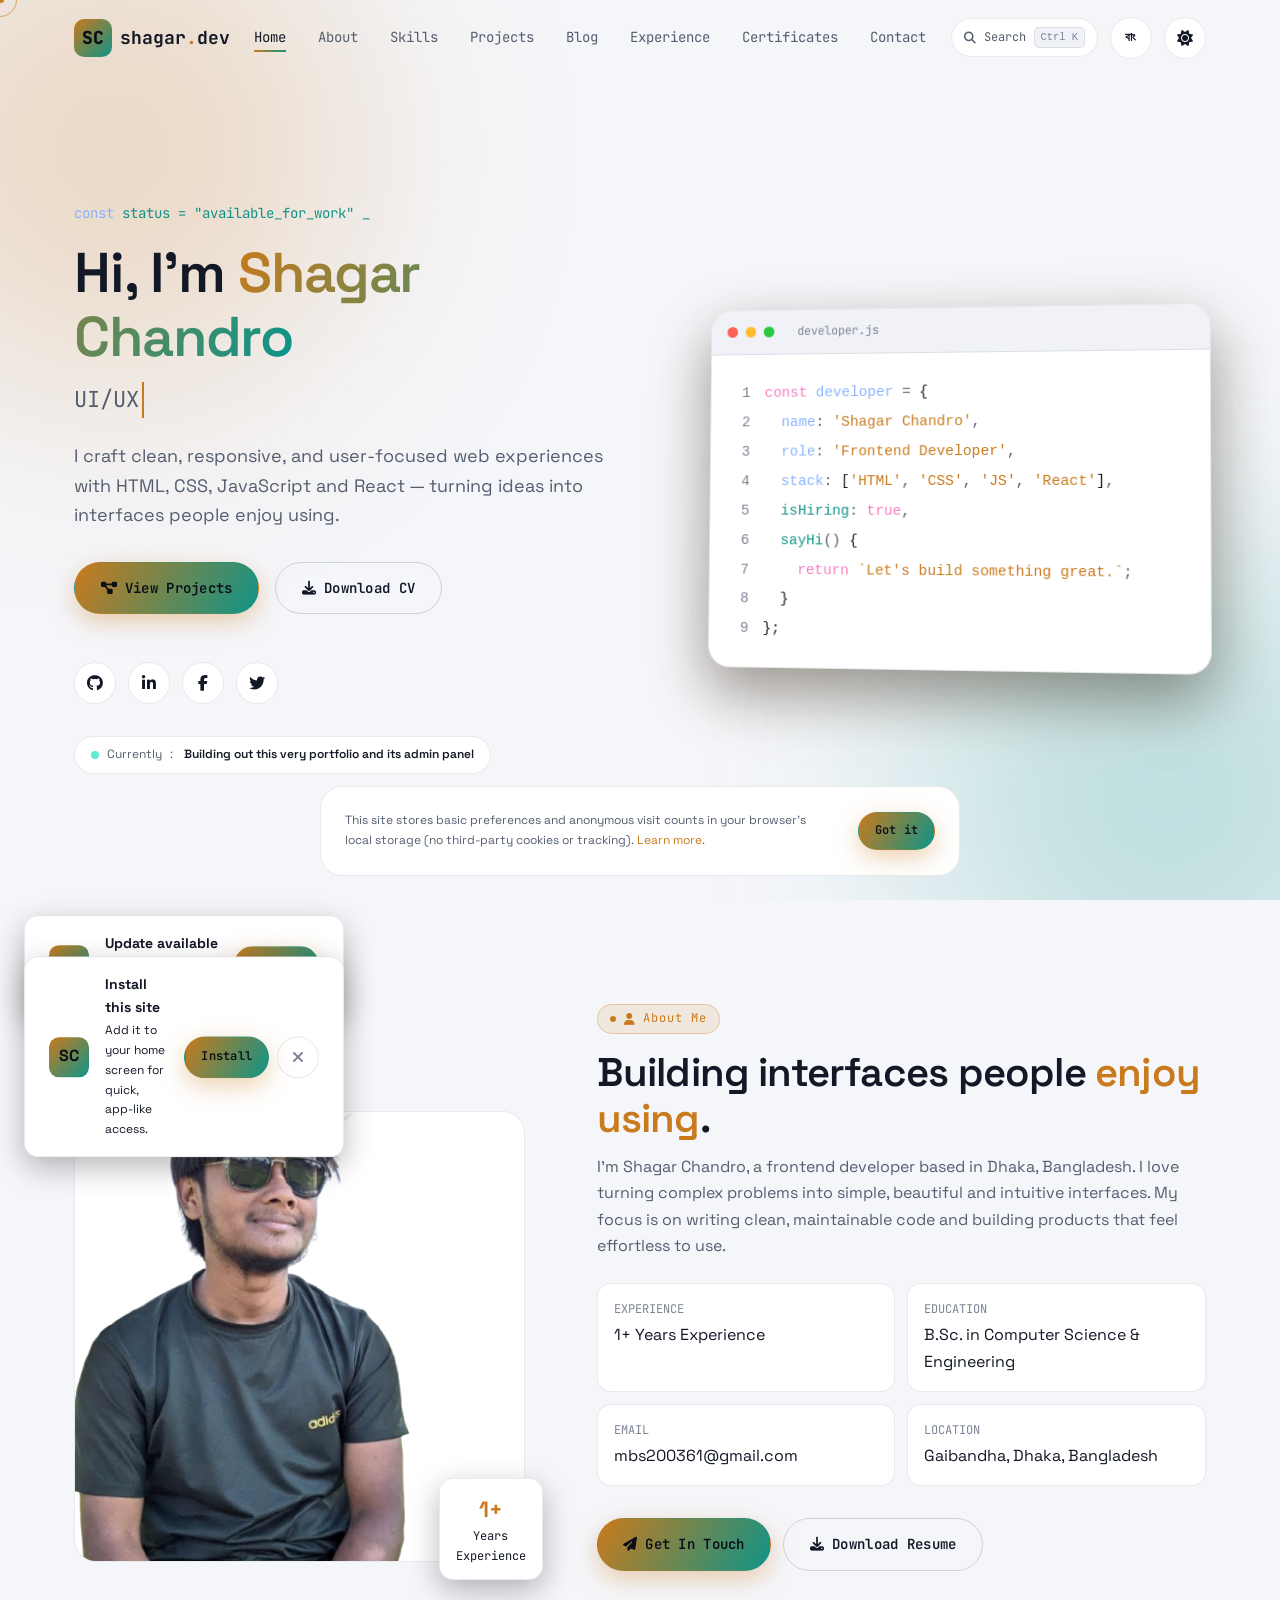
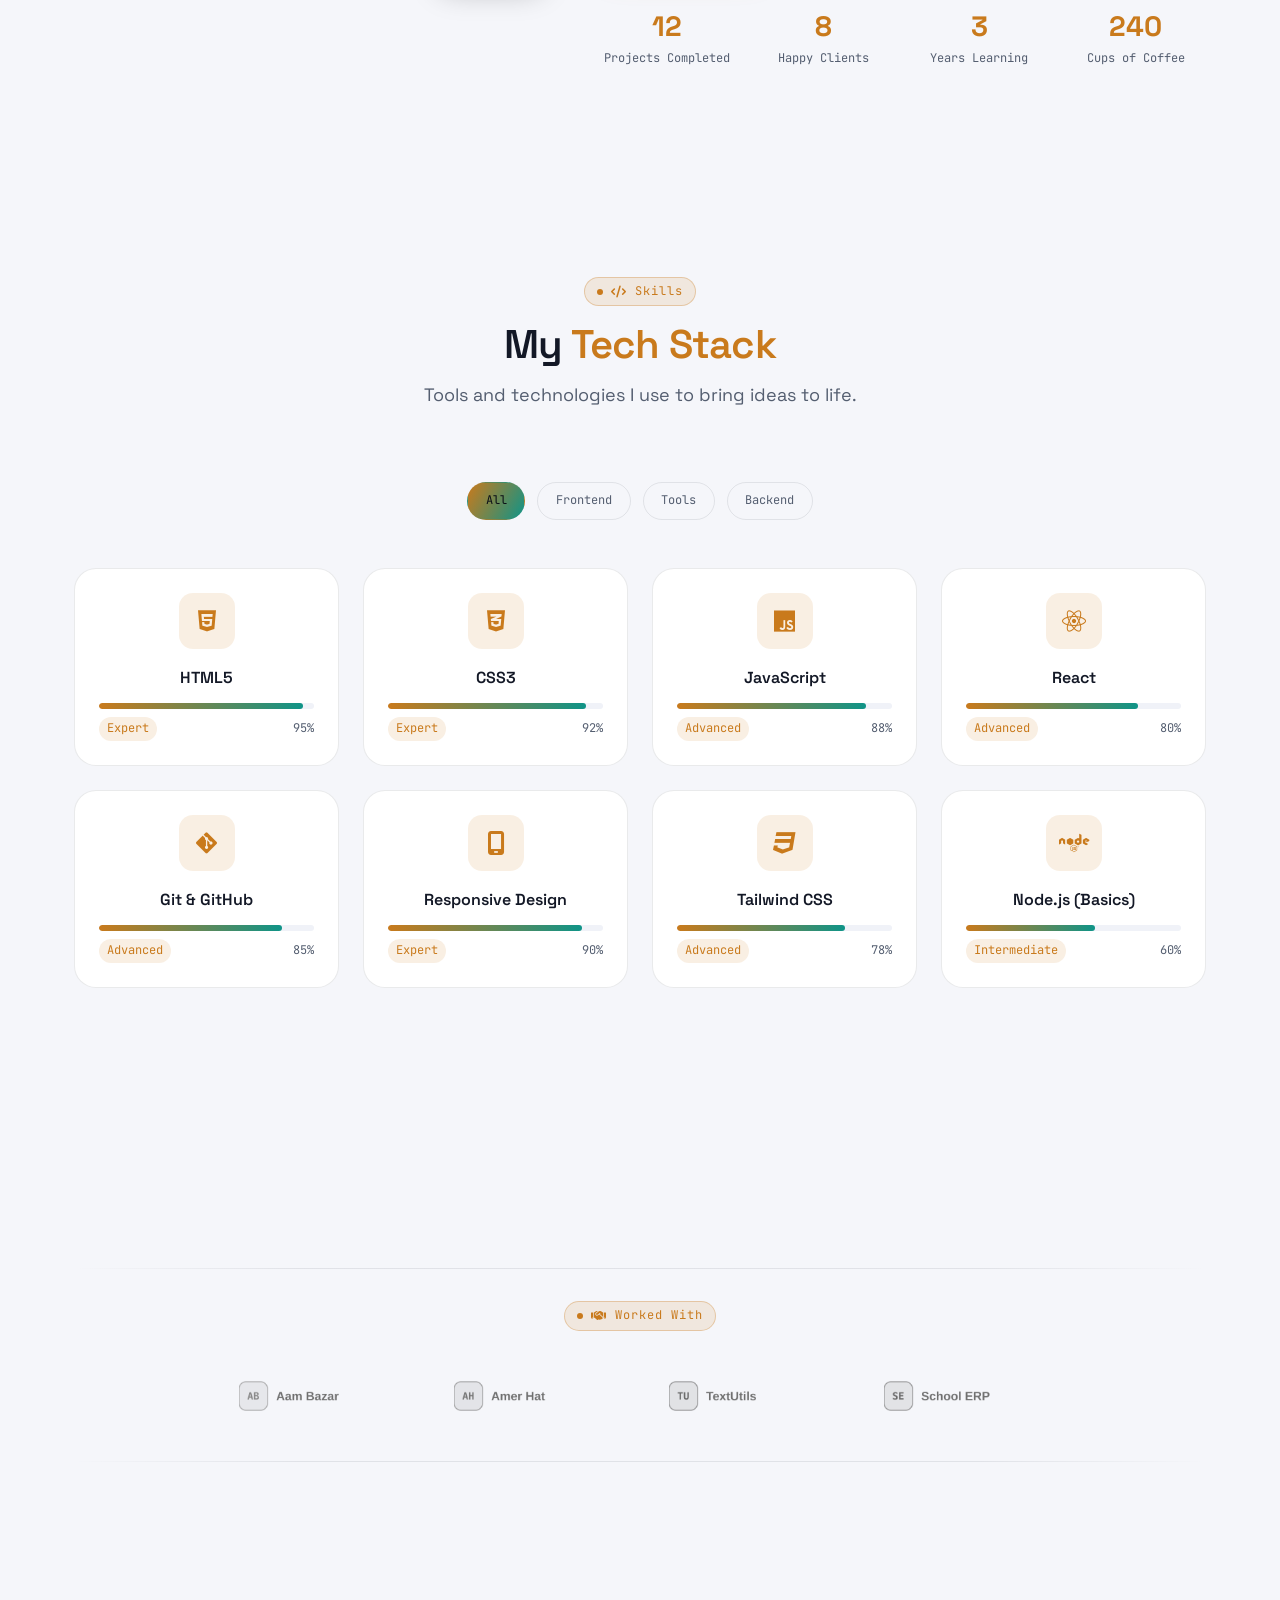
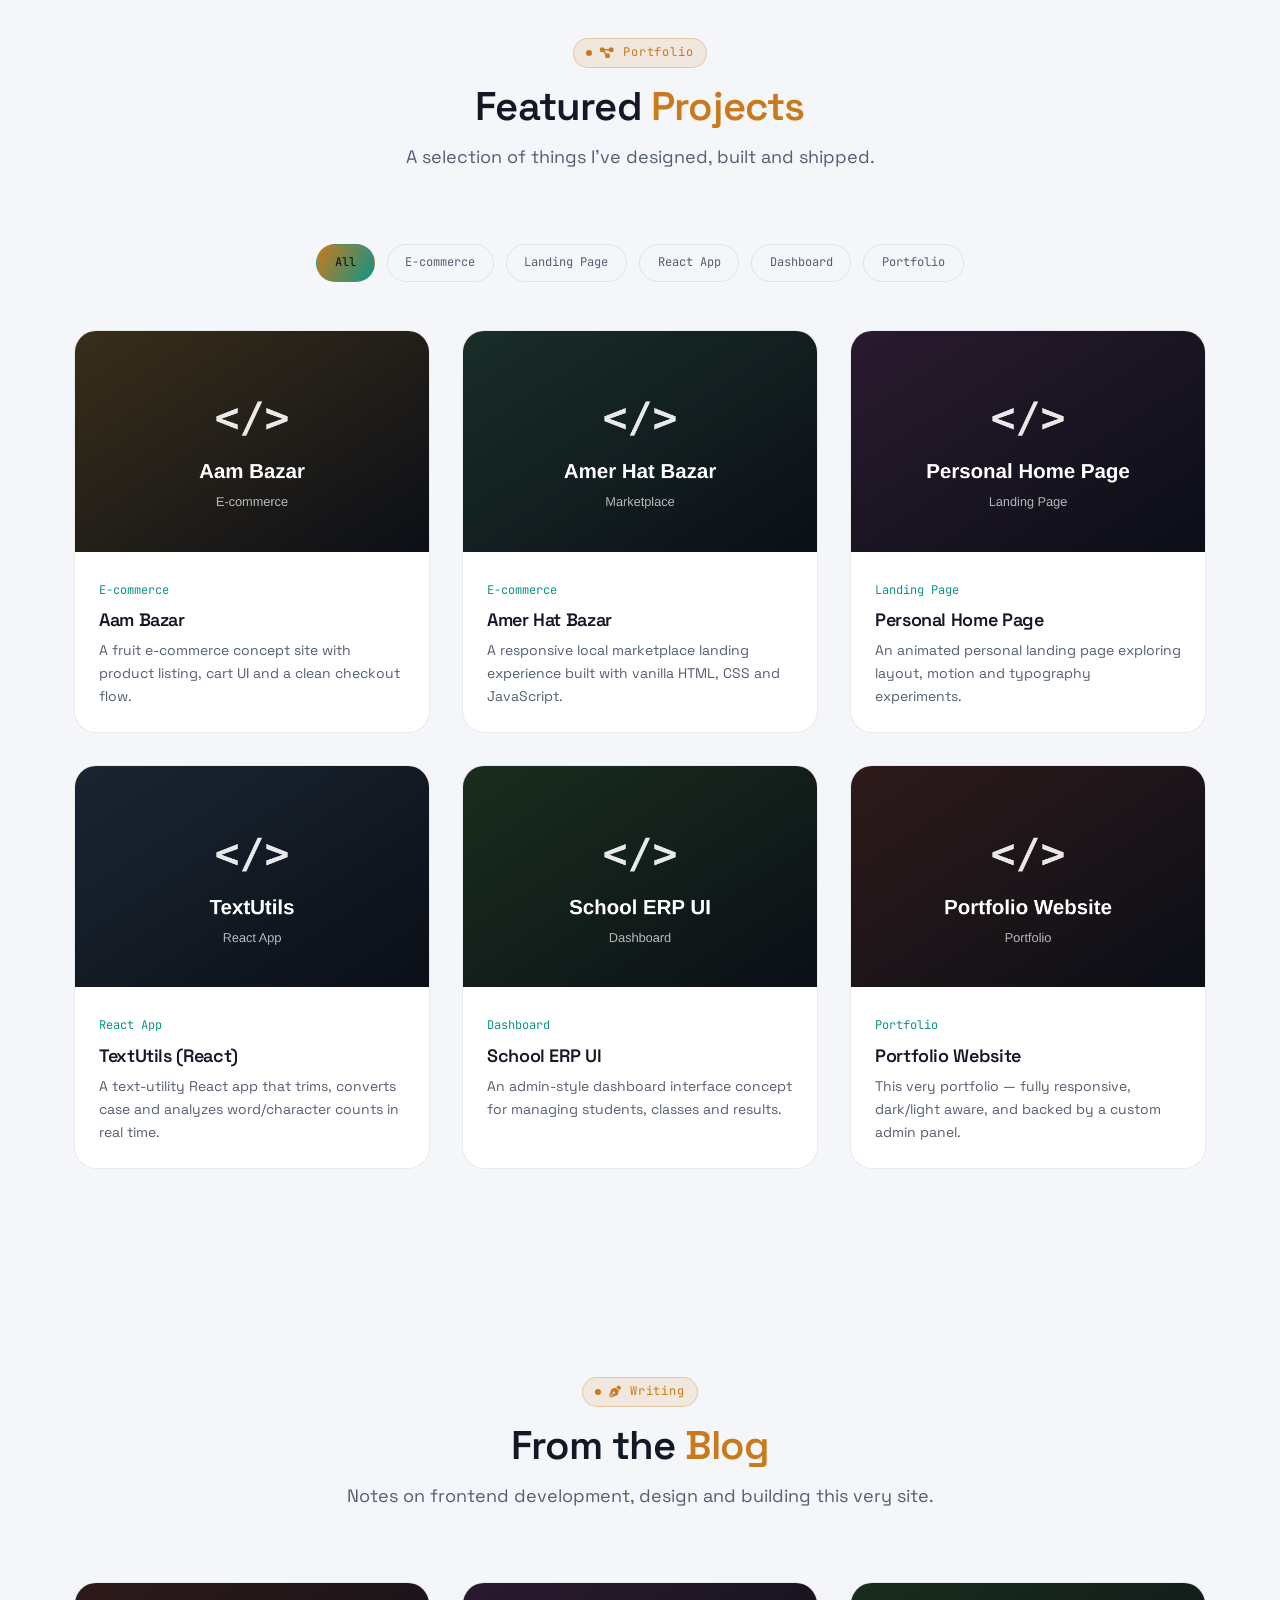
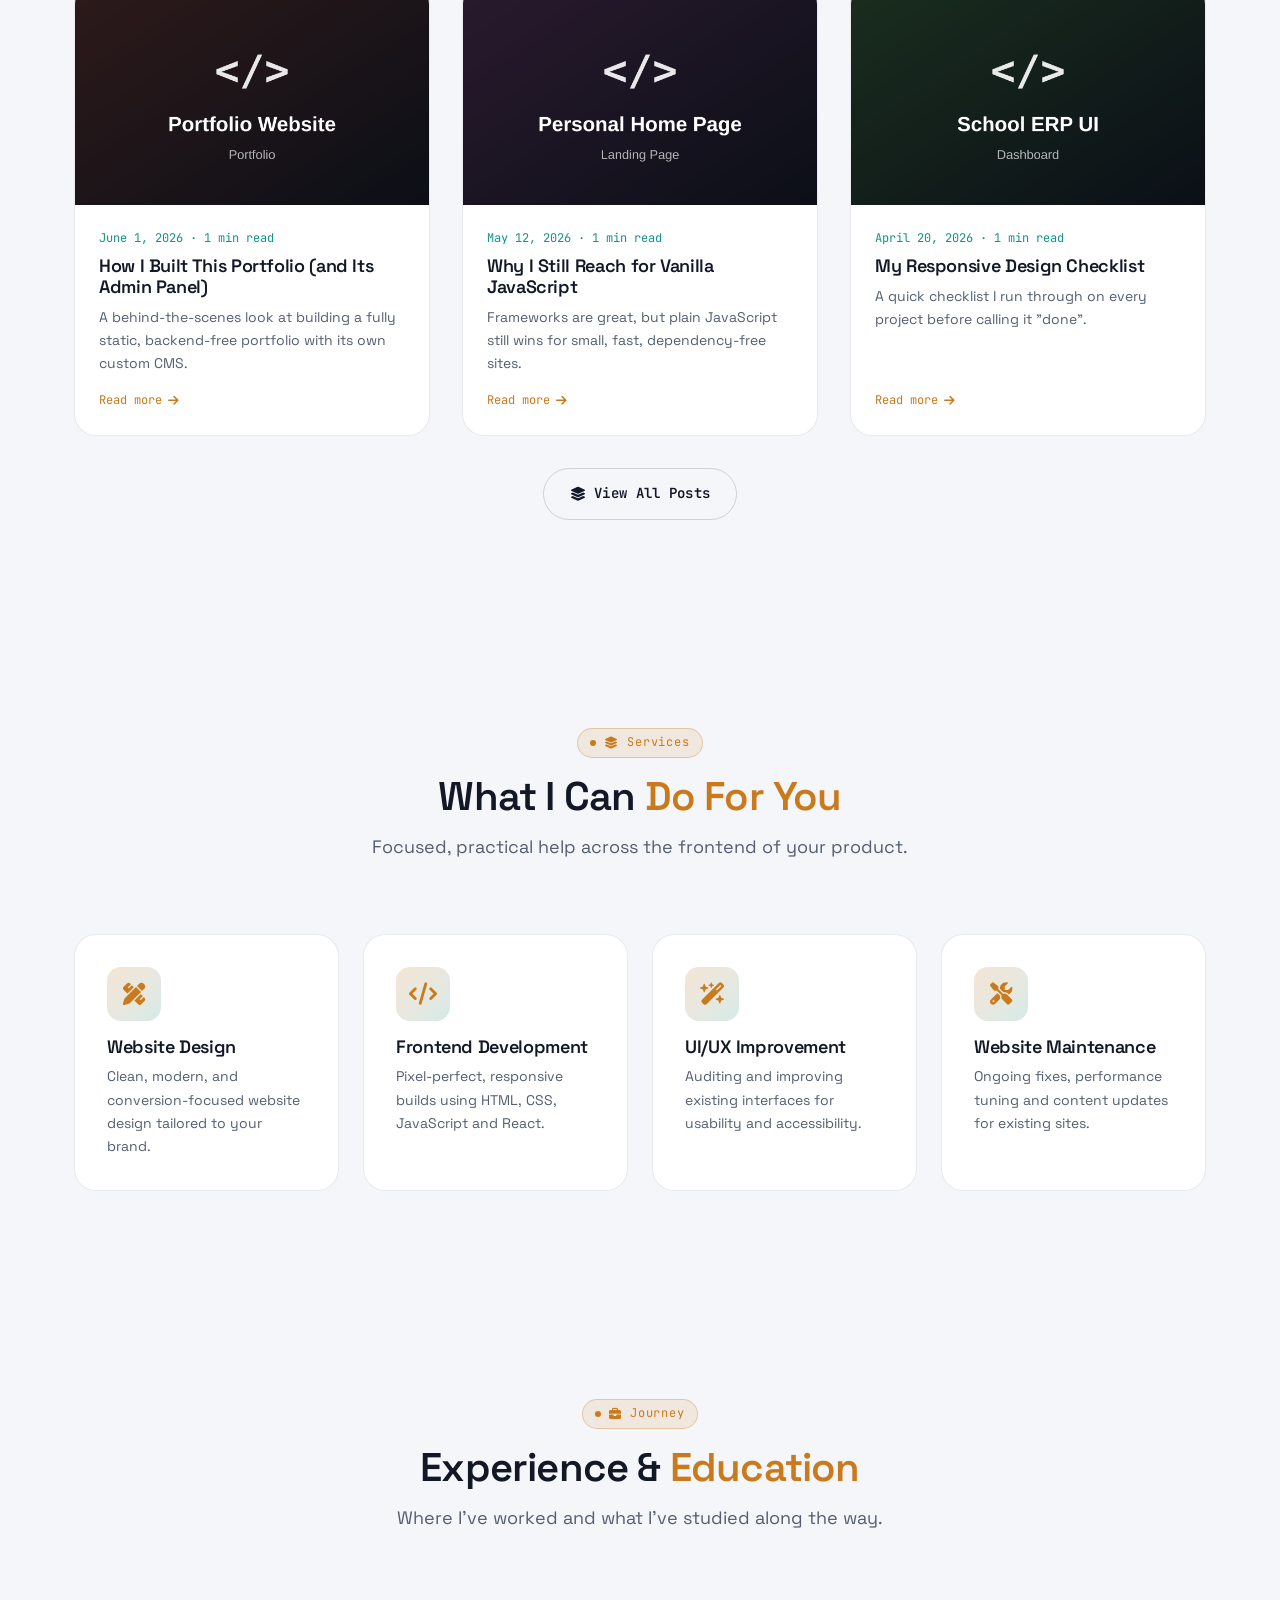
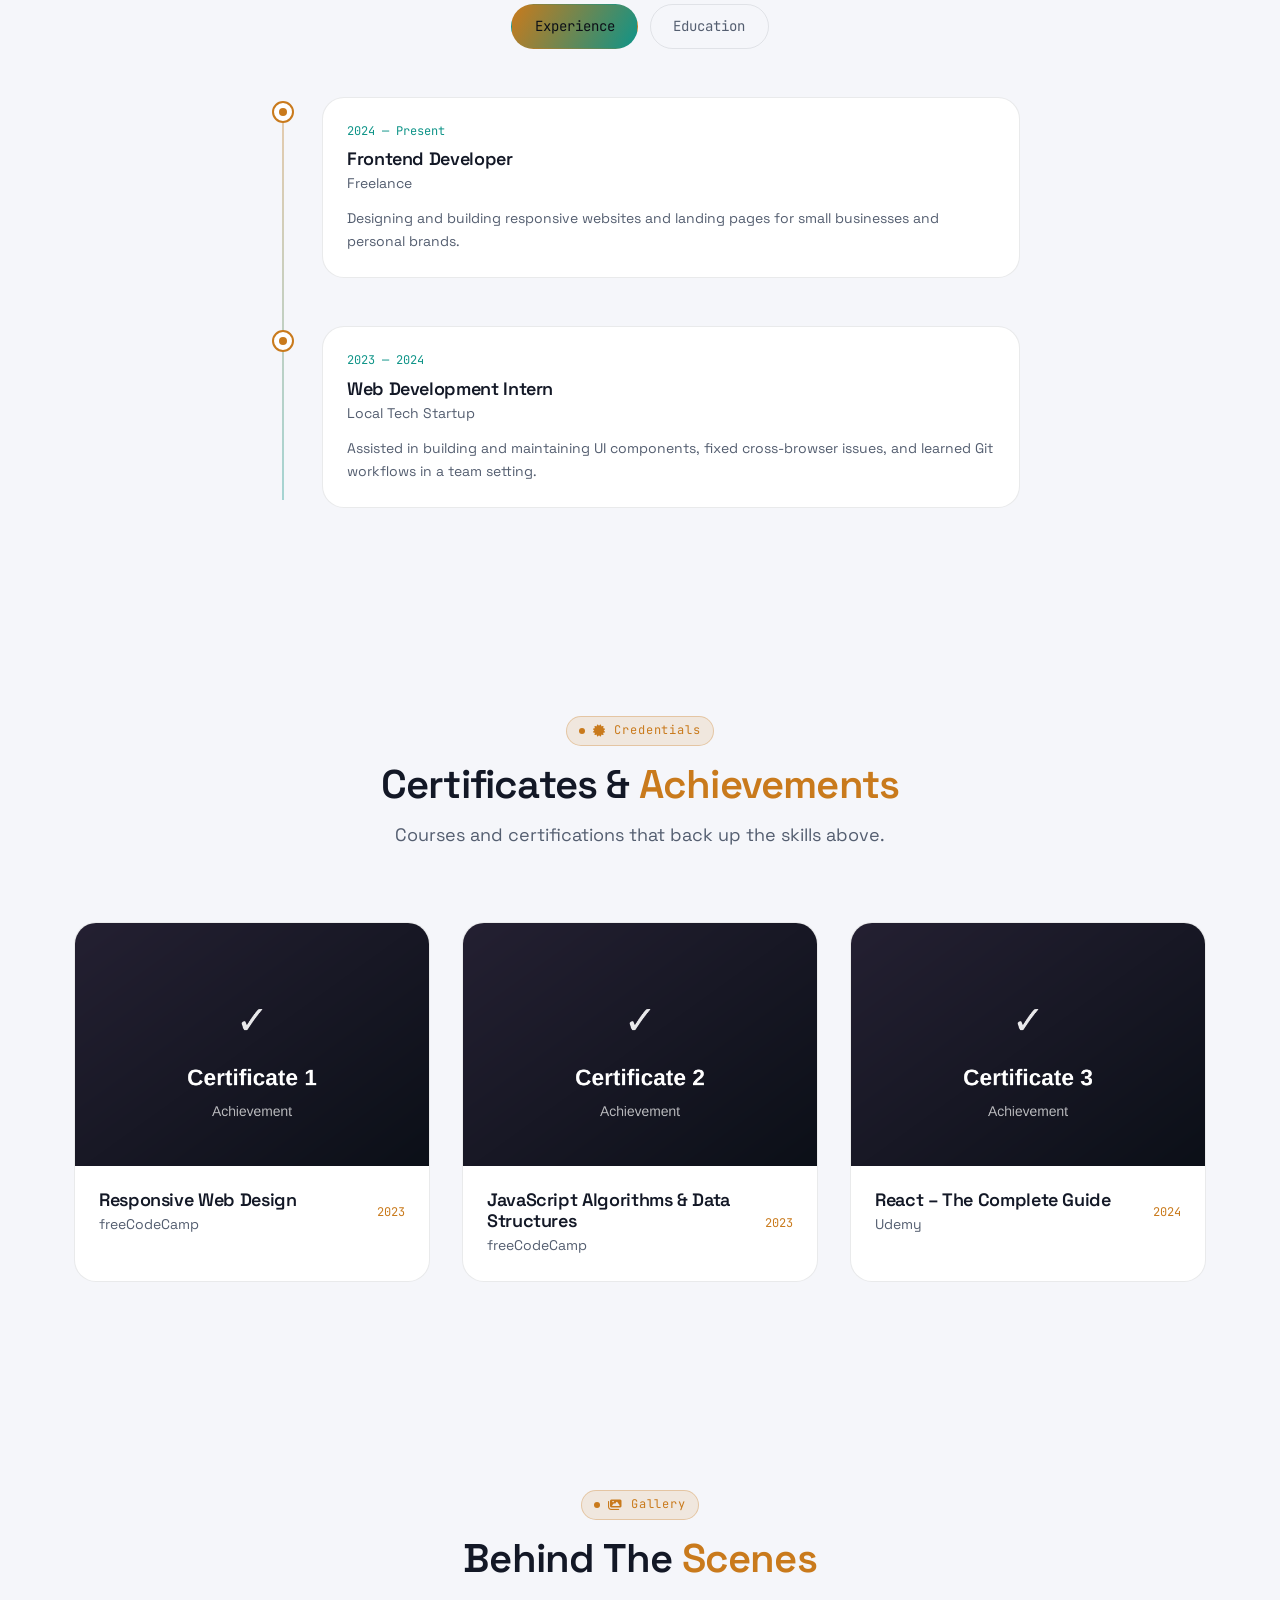
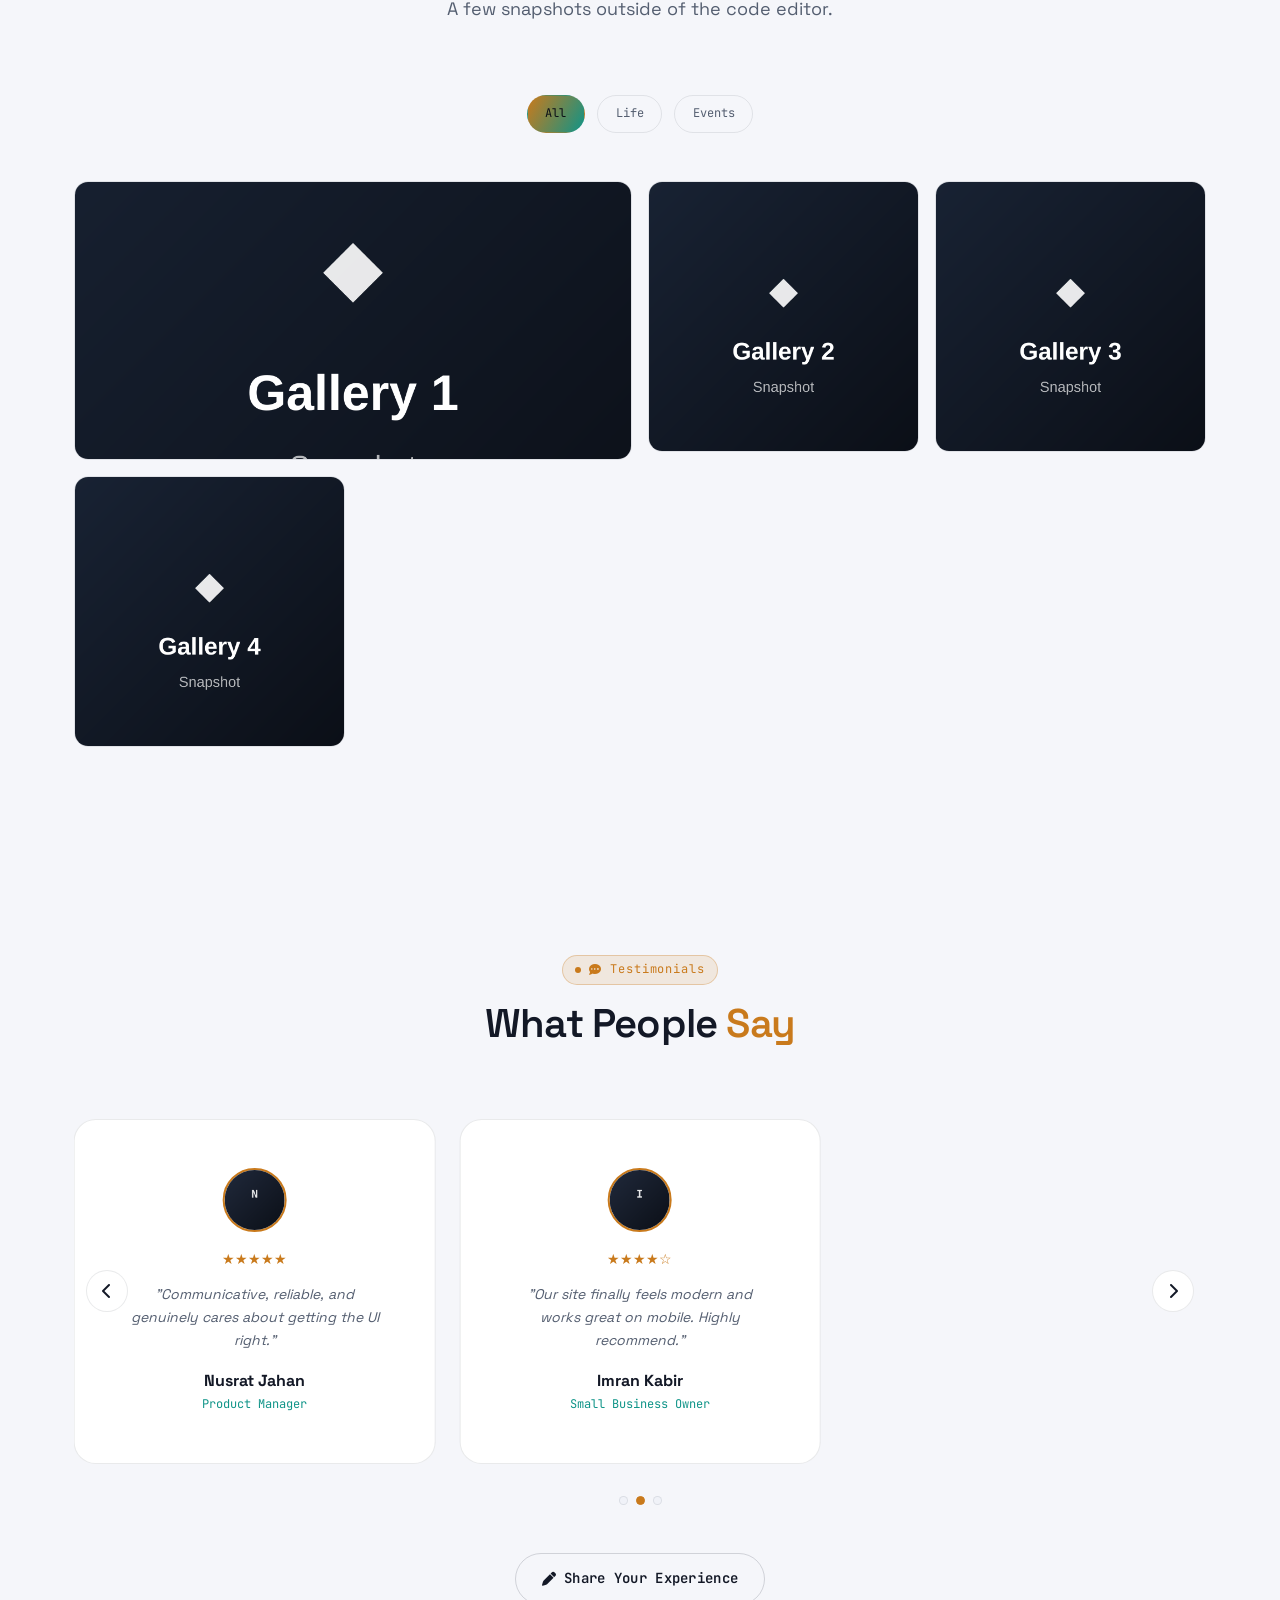
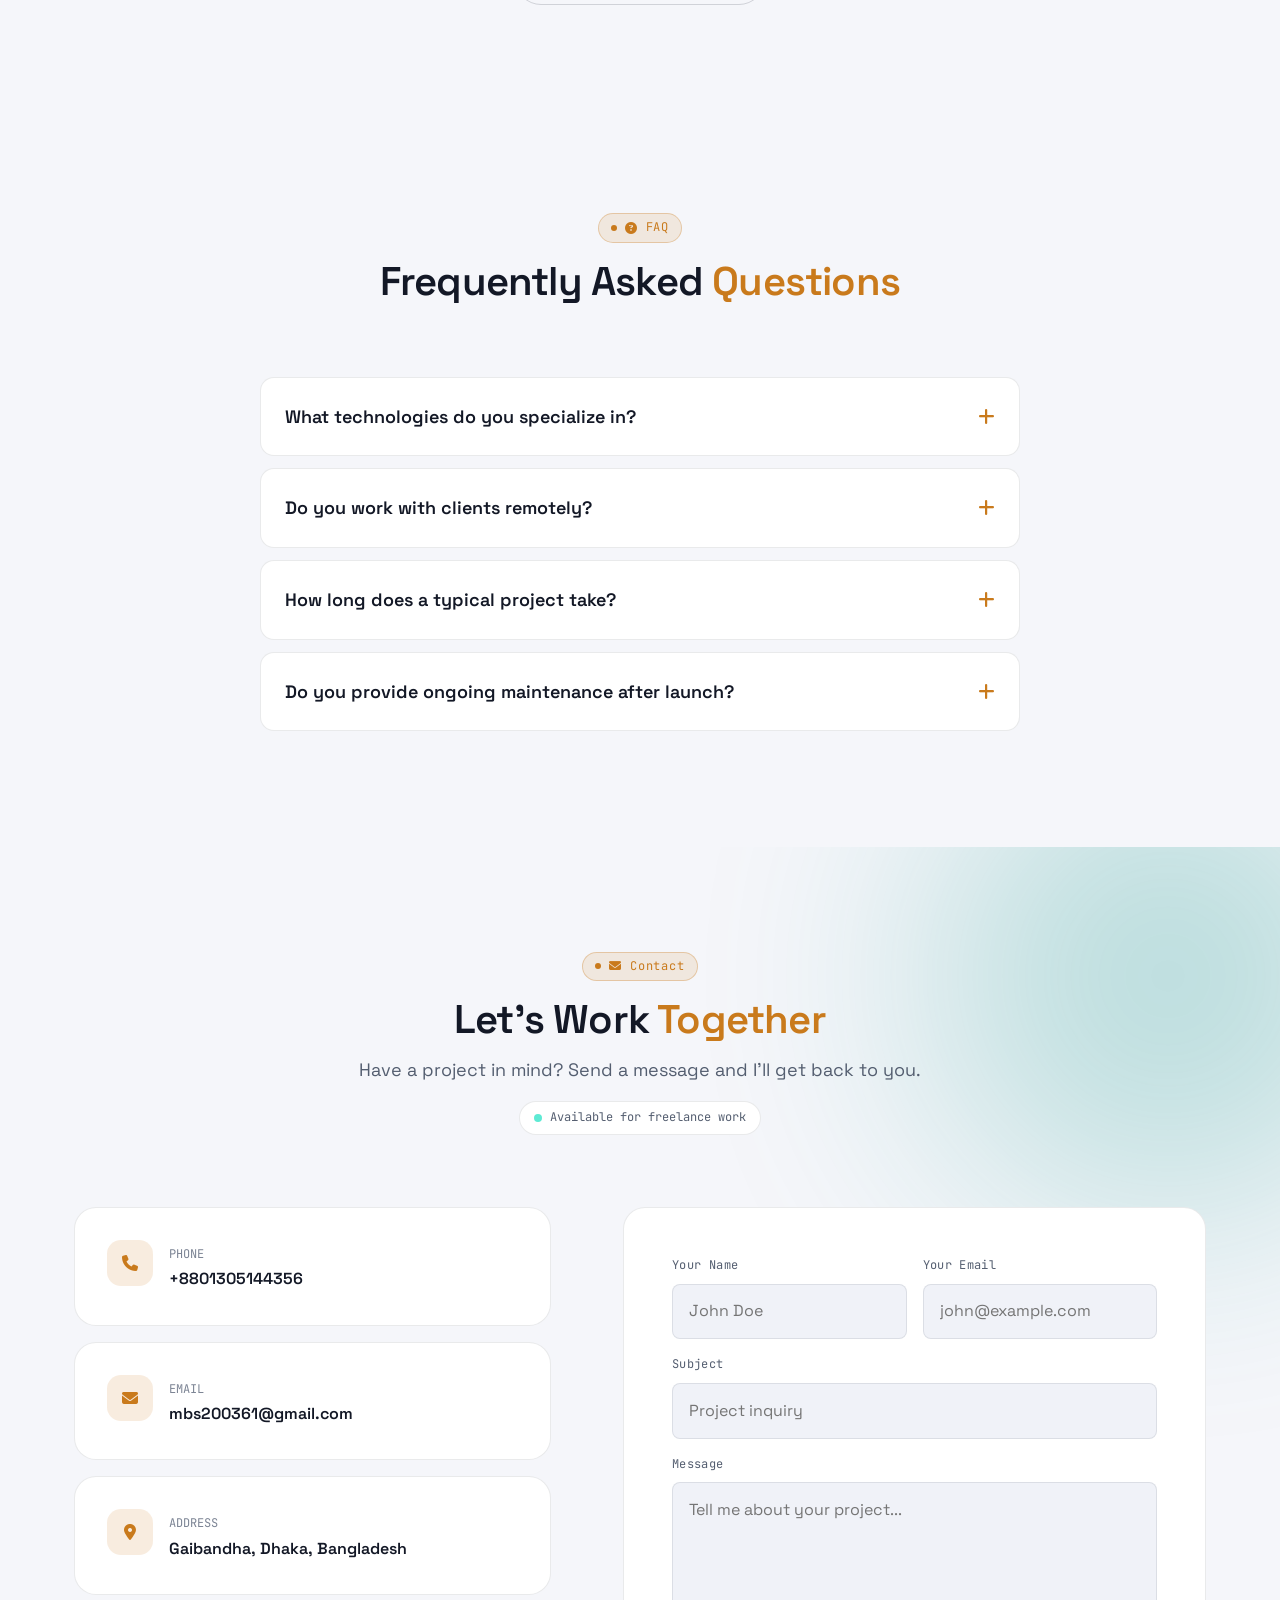
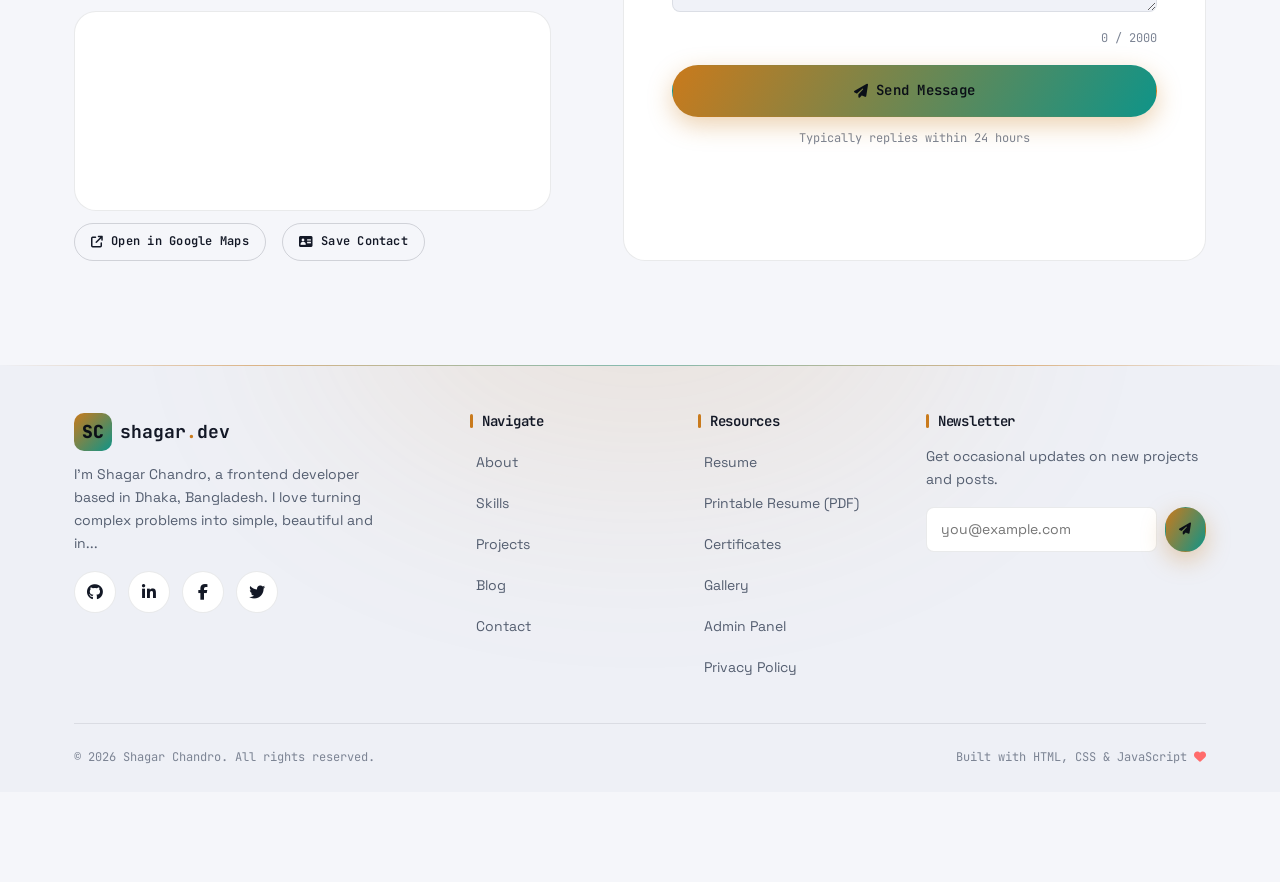
==== commit 40c5afc1: "update about and skill" ====
--- a/index.html
+++ b/index.html
@@ -192,7 +192,7 @@
       <div class="about-grid">
         <div class="about-photo-wrap reveal">
           <div class="about-photo-frame">
-            <img id="aboutPhoto" src="assets/images/profile/profile.svg" alt="Portrait of Shagar Chandro" loading="lazy" width="500" height="500" />
+            <img id="aboutPhoto" src="assets/images/profile/profile.png" alt="Portrait of Shagar Chandro" loading="lazy" width="500" height="500" />
           </div>
           <div class="about-photo-badge"><strong id="aboutExpBadge">1+</strong>Years<br />Experience</div>
         </div>
@@ -206,7 +206,10 @@
             <div class="about-meta-item"><span class="label" data-i18n="about.email">EMAIL</span><a class="contact-info-link" id="aboutEmail" href="#"></a></div>
             <div class="about-meta-item"><span class="label" data-i18n="about.location">LOCATION</span><span id="aboutLocation"></span></div>
           </div>
-          <a href="#contact" class="btn btn-primary" data-nav><i class="fa-solid fa-paper-plane"></i> <span data-i18n="about.getInTouch">Get In Touch</span></a>
+          <div class="about-cta-row">
+            <a href="#contact" class="btn btn-primary" data-nav><i class="fa-solid fa-paper-plane"></i> <span data-i18n="about.getInTouch">Get In Touch</span></a>
+            <a href="#" id="aboutResumeBtn" download class="btn btn-outline"><i class="fa-solid fa-download"></i> <span data-i18n="about.downloadResume">Download Resume</span></a>
+          </div>
           <div class="about-stats" id="aboutStats"></div>
         </div>
       </div>
@@ -221,6 +224,7 @@
         <h2 class="section-title" data-i18n="skills.titleHtml">My <span class="accent-text">Tech Stack</span></h2>
         <p class="section-desc" data-i18n="skills.desc">Tools and technologies I use to bring ideas to life.</p>
       </div>
+      <div class="project-filters" id="skillsFilters"></div>
       <div class="skills-grid" id="skillsGrid"></div>
     </div>
   </section>
@@ -280,7 +284,7 @@
       </div>
       <div class="blog-grid" id="blogGrid"></div>
       <div style="text-align:center;margin-top:var(--sp-6)">
-        <a href="blog.html" class="btn btn-outline"><i class="fa-solid fa-layer-group"></i> View All Posts</a>
+        <a href="blog.html" class="btn btn-outline"><i class="fa-solid fa-layer-group"></i> <span data-i18n="blog.viewAllPosts">View All Posts</span></a>
       </div>
     </div>
   </section>
@@ -338,6 +342,7 @@
         <h2 class="section-title" data-i18n="gallery.titleHtml">Behind The <span class="accent-text">Scenes</span></h2>
         <p class="section-desc" data-i18n="gallery.desc">A few snapshots outside of the code editor.</p>
       </div>
+      <div class="project-filters" id="galleryFilters"></div>
       <div class="gallery-grid" id="galleryGrid"></div>
     </div>
   </section>
@@ -350,7 +355,9 @@
         <h2 class="section-title" data-i18n="testimonials.titleHtml">What People <span class="accent-text">Say</span></h2>
       </div>
       <div class="testimonial-track-wrap">
+        <button class="testimonial-nav testimonial-prev" id="testimonialPrev" aria-label="Previous testimonial" type="button"><i class="fa-solid fa-chevron-left"></i></button>
         <div class="testimonial-track" id="testimonialTrack"></div>
+        <button class="testimonial-nav testimonial-next" id="testimonialNext" aria-label="Next testimonial" type="button"><i class="fa-solid fa-chevron-right"></i></button>
       </div>
       <div class="testimonial-dots" id="testimonialDots"></div>
       <div style="text-align:center;margin-top:var(--sp-7)">
@@ -371,12 +378,17 @@
   </section>
 
   <!-- ===== CONTACT ===== -->
-  <section class="section" id="contact">
+  <section class="section" id="contact" style="position:relative;overflow:hidden">
+    <span class="glow-orb contact-glow" aria-hidden="true"></span>
     <div class="container section-inner">
       <div class="section-head">
         <p class="eyebrow"><i class="fa-solid fa-envelope" aria-hidden="true"></i> <span data-i18n="contact.eyebrow">Contact</span></p>
         <h2 class="section-title" data-i18n="contact.titleHtml">Let's Work <span class="accent-text">Together</span></h2>
         <p class="section-desc" data-i18n="contact.desc">Have a project in mind? Send a message and I'll get back to you.</p>
+        <div class="availability-badge" id="availabilityBadge" hidden>
+          <span class="availability-dot"></span>
+          <span id="availabilityText"></span>
+        </div>
       </div>
       <div class="contact-grid">
         <div class="reveal">
@@ -430,12 +442,14 @@
           </div>
           <div class="field" id="fieldMessage">
             <label for="cf-message" data-i18n="contact.messageLabel">Message</label>
-            <textarea id="cf-message" name="message" placeholder="Tell me about your project..." data-i18n-placeholder="contact.messagePh" required></textarea>
+            <textarea id="cf-message" name="message" placeholder="Tell me about your project..." data-i18n-placeholder="contact.messagePh" required maxlength="2000"></textarea>
             <span class="field-error">Please enter a message (min 10 characters).</span>
+            <span class="char-counter" id="messageCharCounter">0 / 2000</span>
           </div>
           <button type="submit" class="btn btn-primary btn-block" id="contactSubmitBtn">
             <i class="fa-solid fa-paper-plane"></i> <span data-i18n="contact.sendBtn">Send Message</span>
           </button>
+          <p class="form-response-time" id="formResponseTime"></p>
           <p class="form-status" id="formStatus"></p>
         </form>
       </div>
@@ -502,7 +516,16 @@
 <!-- ===== Lightbox ===== -->
 <div class="lightbox" id="lightbox">
   <button class="lightbox-close" id="lightboxClose" aria-label="Close image"><i class="fa-solid fa-xmark"></i></button>
-  <img id="lightboxImg" src="" alt="" />
+  <button class="lightbox-nav lightbox-prev" id="lightboxPrev" aria-label="Previous image"><i class="fa-solid fa-chevron-left"></i></button>
+  <div class="lightbox-stage">
+    <img id="lightboxImg" src="" alt="" />
+    <div class="lightbox-info">
+      <span id="lightboxCaption"></span>
+      <span class="lightbox-counter" id="lightboxCounter"></span>
+    </div>
+    <div class="lightbox-thumbs" id="lightboxThumbs"></div>
+  </div>
+  <button class="lightbox-nav lightbox-next" id="lightboxNext" aria-label="Next image"><i class="fa-solid fa-chevron-right"></i></button>
 </div>
 
 <!-- ===== Scroll to top ===== -->
--- a/css/sections.css
+++ b/css/sections.css
@@ -194,7 +194,8 @@
 }
 .about-photo-badge strong { display: block; font-size: var(--fs-lg); color: var(--accent); font-family: var(--font-display); }
 
-.about-text { color: var(--text-muted); margin-bottom: var(--sp-5); }
+.about-text { color: var(--text-muted); margin-bottom: var(--sp-5); white-space: pre-line; }
+.about-cta-row { display: flex; flex-wrap: wrap; gap: var(--sp-3); }
 .about-meta {
   display: grid;
   grid-template-columns: 1fr 1fr;
@@ -255,6 +256,8 @@
   width: 0%;
   transition: width 1.2s var(--ease);
 }
+.skill-meta { display: flex; align-items: center; justify-content: space-between; gap: var(--sp-2); }
+.skill-level { font-family: var(--font-mono); font-size: var(--fs-xs); color: var(--accent); background: color-mix(in srgb, var(--accent) 12%, transparent); padding: 2px 8px; border-radius: var(--radius-full); }
 .skill-pct { font-family: var(--font-mono); font-size: var(--fs-xs); color: var(--text-muted); }
 
 /* ---------- PROJECTS ---------- */
@@ -408,8 +411,10 @@
 .gallery-grid {
   display: grid;
   grid-template-columns: repeat(4, 1fr);
+  grid-auto-flow: dense;
   gap: var(--sp-4);
 }
+.gallery-item-wide { grid-column: span 2; }
 .gallery-item {
   border-radius: var(--radius-md);
   overflow: hidden;
@@ -418,6 +423,7 @@
   border: 1px solid var(--border);
   cursor: pointer;
 }
+.gallery-item.gallery-item-wide { aspect-ratio: 2/1; }
 .gallery-item img { width: 100%; height: 100%; object-fit: cover; transition: transform var(--dur-slow) var(--ease); }
 .gallery-item:hover img { transform: scale(1.1); }
 .gallery-caption {
@@ -444,7 +450,31 @@
   padding: var(--sp-6);
 }
 .lightbox.open { display: flex; }
-.lightbox img { max-width: min(900px, 92vw); max-height: 84vh; border-radius: var(--radius-md); }
+.lightbox-stage { display: flex; flex-direction: column; align-items: center; gap: var(--sp-3); max-width: 100%; }
+.lightbox img { max-width: min(900px, 92vw); max-height: 78vh; border-radius: var(--radius-md); display: block; }
+.lightbox-info { display: flex; align-items: center; gap: var(--sp-4); color: var(--text-muted); font-family: var(--font-mono); font-size: var(--fs-sm); text-align: center; }
+.lightbox-counter { color: var(--text-dim); font-size: var(--fs-xs); white-space: nowrap; }
+.lightbox-thumbs {
+  display: flex;
+  gap: var(--sp-2);
+  max-width: min(900px, 92vw);
+  overflow-x: auto;
+  padding: 4px 2px;
+  scrollbar-width: thin;
+}
+.lightbox-thumb {
+  flex-shrink: 0;
+  width: 56px;
+  height: 56px;
+  border-radius: var(--radius-sm);
+  overflow: hidden;
+  border: 2px solid transparent;
+  opacity: 0.5;
+  transition: opacity var(--dur-fast) var(--ease), border-color var(--dur-fast) var(--ease);
+}
+.lightbox-thumb img { width: 100%; height: 100%; object-fit: cover; display: block; }
+.lightbox-thumb:hover { opacity: 0.85; }
+.lightbox-thumb.active { opacity: 1; border-color: var(--accent); }
 .lightbox-close {
   position: absolute;
   top: var(--sp-5);
@@ -456,6 +486,34 @@
   color: var(--text);
   display: grid;
   place-items: center;
+  z-index: 1;
+}
+.lightbox-nav {
+  position: absolute;
+  top: 50%;
+  transform: translateY(-50%);
+  width: 48px;
+  height: 48px;
+  border-radius: 50%;
+  background: var(--surface);
+  border: 1px solid var(--border);
+  color: var(--text);
+  display: grid;
+  place-items: center;
+  font-size: 1.1rem;
+  transition: transform var(--dur-fast) var(--ease), border-color var(--dur-fast) var(--ease), color var(--dur-fast) var(--ease);
+  z-index: 1;
+}
+.lightbox-nav:hover { border-color: var(--accent); color: var(--accent); }
+.lightbox-prev { left: var(--sp-5); }
+.lightbox-prev:hover { transform: translateY(-50%) translateX(-3px); }
+.lightbox-next { right: var(--sp-5); }
+.lightbox-next:hover { transform: translateY(-50%) translateX(3px); }
+@media (max-width: 680px) {
+  .lightbox-nav { width: 40px; height: 40px; font-size: 0.95rem; }
+  .lightbox-prev { left: var(--sp-3); }
+  .lightbox-next { right: var(--sp-3); }
+  .lightbox-info { font-size: var(--fs-xs); flex-direction: column; gap: var(--sp-1); }
 }
 
 /* ---------- SERVICES ---------- */
@@ -480,7 +538,30 @@
 .service-desc { color: var(--text-muted); font-size: var(--fs-sm); }
 
 /* ---------- TESTIMONIALS ---------- */
-.testimonial-track-wrap { overflow: hidden; }
+.testimonial-track-wrap { overflow: hidden; position: relative; }
+.testimonial-nav {
+  position: absolute;
+  top: 50%;
+  transform: translateY(-50%);
+  z-index: 2;
+  width: 42px;
+  height: 42px;
+  border-radius: 50%;
+  background: var(--surface);
+  border: 1px solid var(--border);
+  color: var(--text);
+  display: grid;
+  place-items: center;
+  transition: transform var(--dur-fast) var(--ease), border-color var(--dur-fast) var(--ease), color var(--dur-fast) var(--ease);
+}
+.testimonial-nav:hover { border-color: var(--accent); color: var(--accent); }
+.testimonial-prev { left: var(--sp-3); }
+.testimonial-prev:hover { transform: translateY(-50%) translateX(-2px); }
+.testimonial-next { right: var(--sp-3); }
+.testimonial-next:hover { transform: translateY(-50%) translateX(2px); }
+@media (max-width: 680px) {
+  .testimonial-nav { width: 36px; height: 36px; font-size: 0.85rem; }
+}
 .testimonial-track {
   display: flex;
   gap: var(--sp-5);
@@ -549,6 +630,37 @@
 .form-row { display: grid; grid-template-columns: 1fr 1fr; gap: var(--sp-4); }
 .form-status { margin-top: var(--sp-4); font-family: var(--font-mono); font-size: var(--fs-sm); display: none; }
 .form-status.show { display: block; }
+.form-response-time { margin-top: var(--sp-3); font-size: var(--fs-xs); color: var(--text-dim); text-align: center; font-family: var(--font-mono); }
+
+.contact-glow { top: -10%; right: -10%; background: var(--accent-2); }
+
+.availability-badge {
+  display: inline-flex;
+  align-items: center;
+  gap: var(--sp-2);
+  margin-top: var(--sp-4);
+  padding: 6px 14px;
+  border-radius: var(--radius-full);
+  border: 1px solid var(--border);
+  background: var(--surface);
+  font-family: var(--font-mono);
+  font-size: var(--fs-xs);
+  color: var(--text-muted);
+}
+.availability-dot { width: 8px; height: 8px; border-radius: 50%; background: var(--success); animation: eyebrowPulse 2s ease-in-out infinite; }
+.availability-badge[data-status="available"] .availability-dot { background: var(--success); }
+.availability-badge[data-status="limited"] .availability-dot { background: var(--warning); }
+.availability-badge[data-status="unavailable"] .availability-dot { background: var(--danger); }
+
+.char-counter {
+  display: block;
+  text-align: right;
+  font-family: var(--font-mono);
+  font-size: var(--fs-xs);
+  color: var(--text-dim);
+  margin-top: var(--sp-2);
+}
+.char-counter-warn { color: var(--warning); }
 
 /* ---------- FOOTER ---------- */
 .site-footer {
--- a/css/responsive.css
+++ b/css/responsive.css
@@ -14,6 +14,15 @@
   .services-grid { grid-template-columns: repeat(2, 1fr); }
   .skills-grid { grid-template-columns: repeat(3, 1fr); }
   .footer-grid { grid-template-columns: 1fr 1fr; }
+
+  /* The full 8-item nav + search trigger + lang/theme toggles only ever
+     collapses to the hamburger menu at <=980px, but never actually shrinks
+     before that — on real laptop widths (roughly 981-1180px) it was wide
+     enough to overflow or wrap onto a second line. Tighten it here, ahead
+     of the hamburger breakpoint, so that gap never opens up. */
+  .nav-list:not(.nav-drawer .nav-list) { gap: var(--sp-4); font-size: 0.8rem; }
+  .cmdk-trigger-label, .cmdk-trigger kbd { display: none; }
+  .cmdk-trigger { padding: 0.6rem; }
 }
 
 /* ---------- Tablet ---------- */
